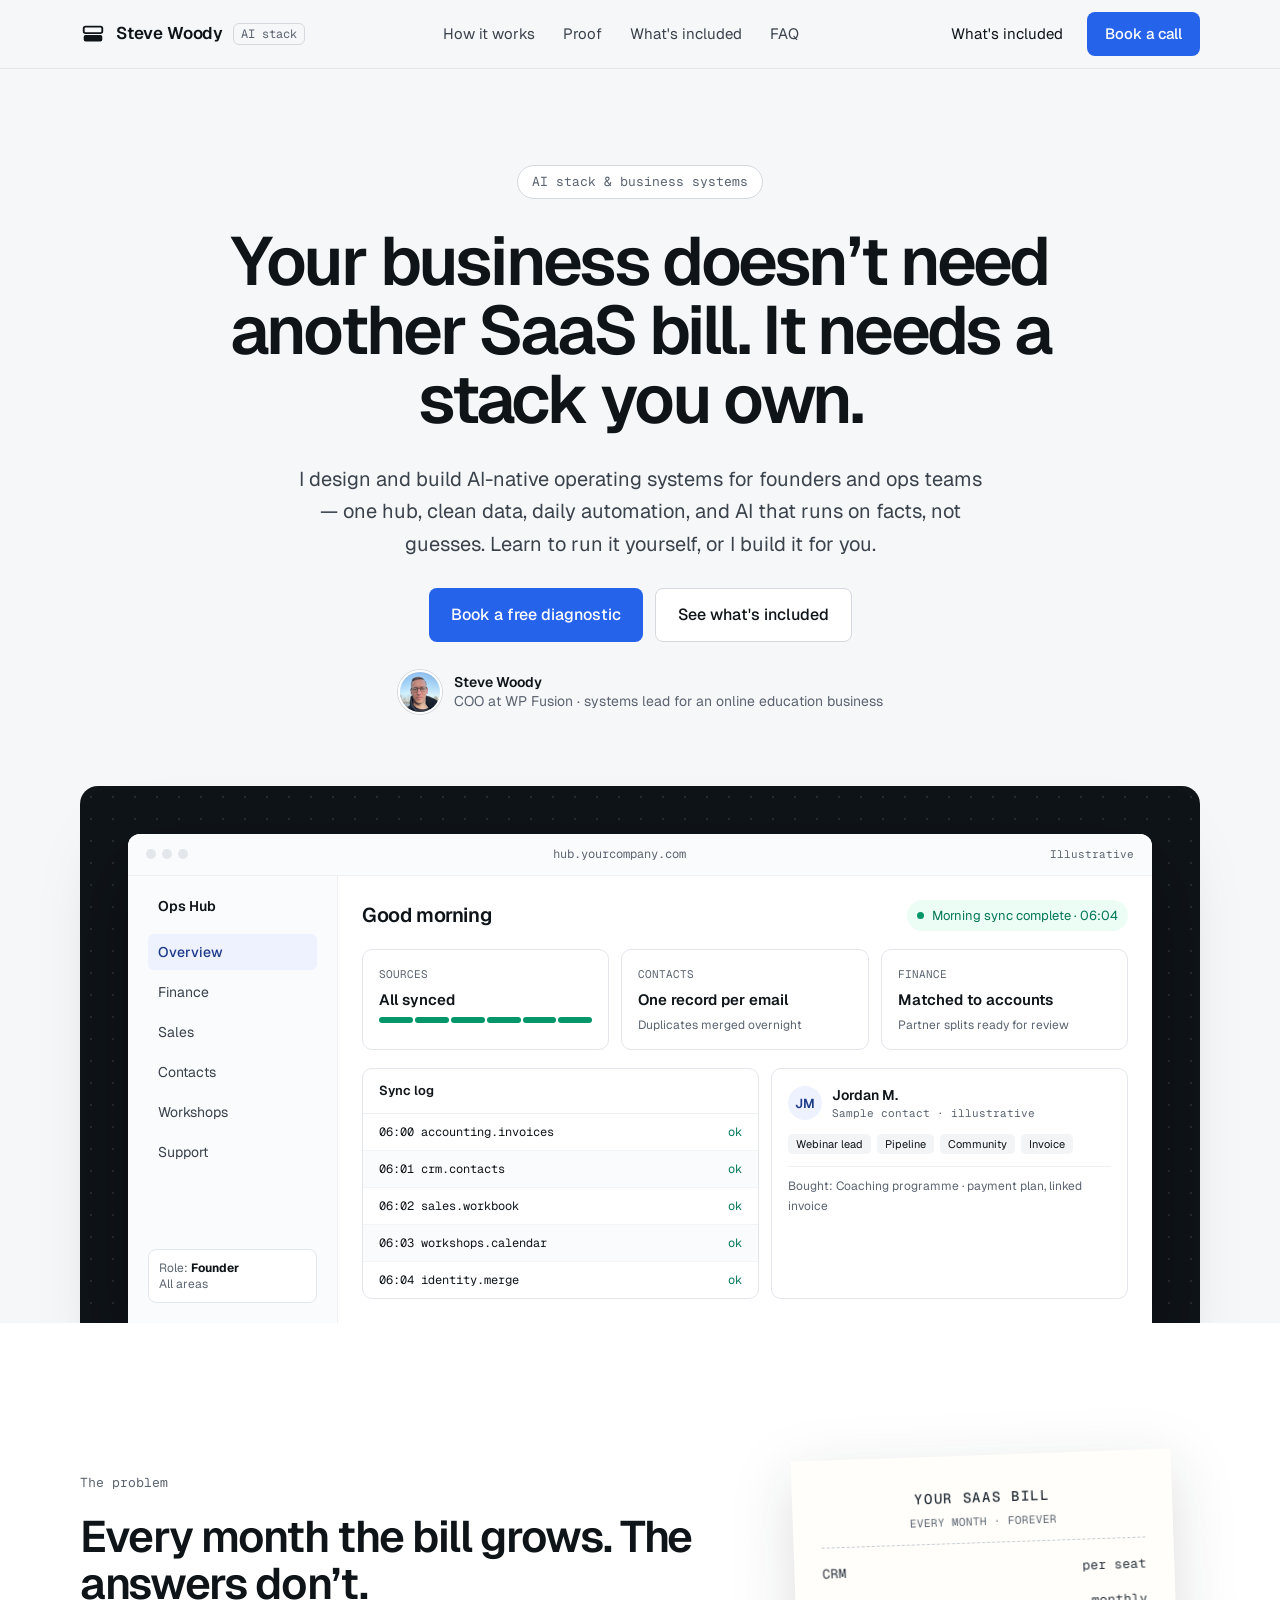
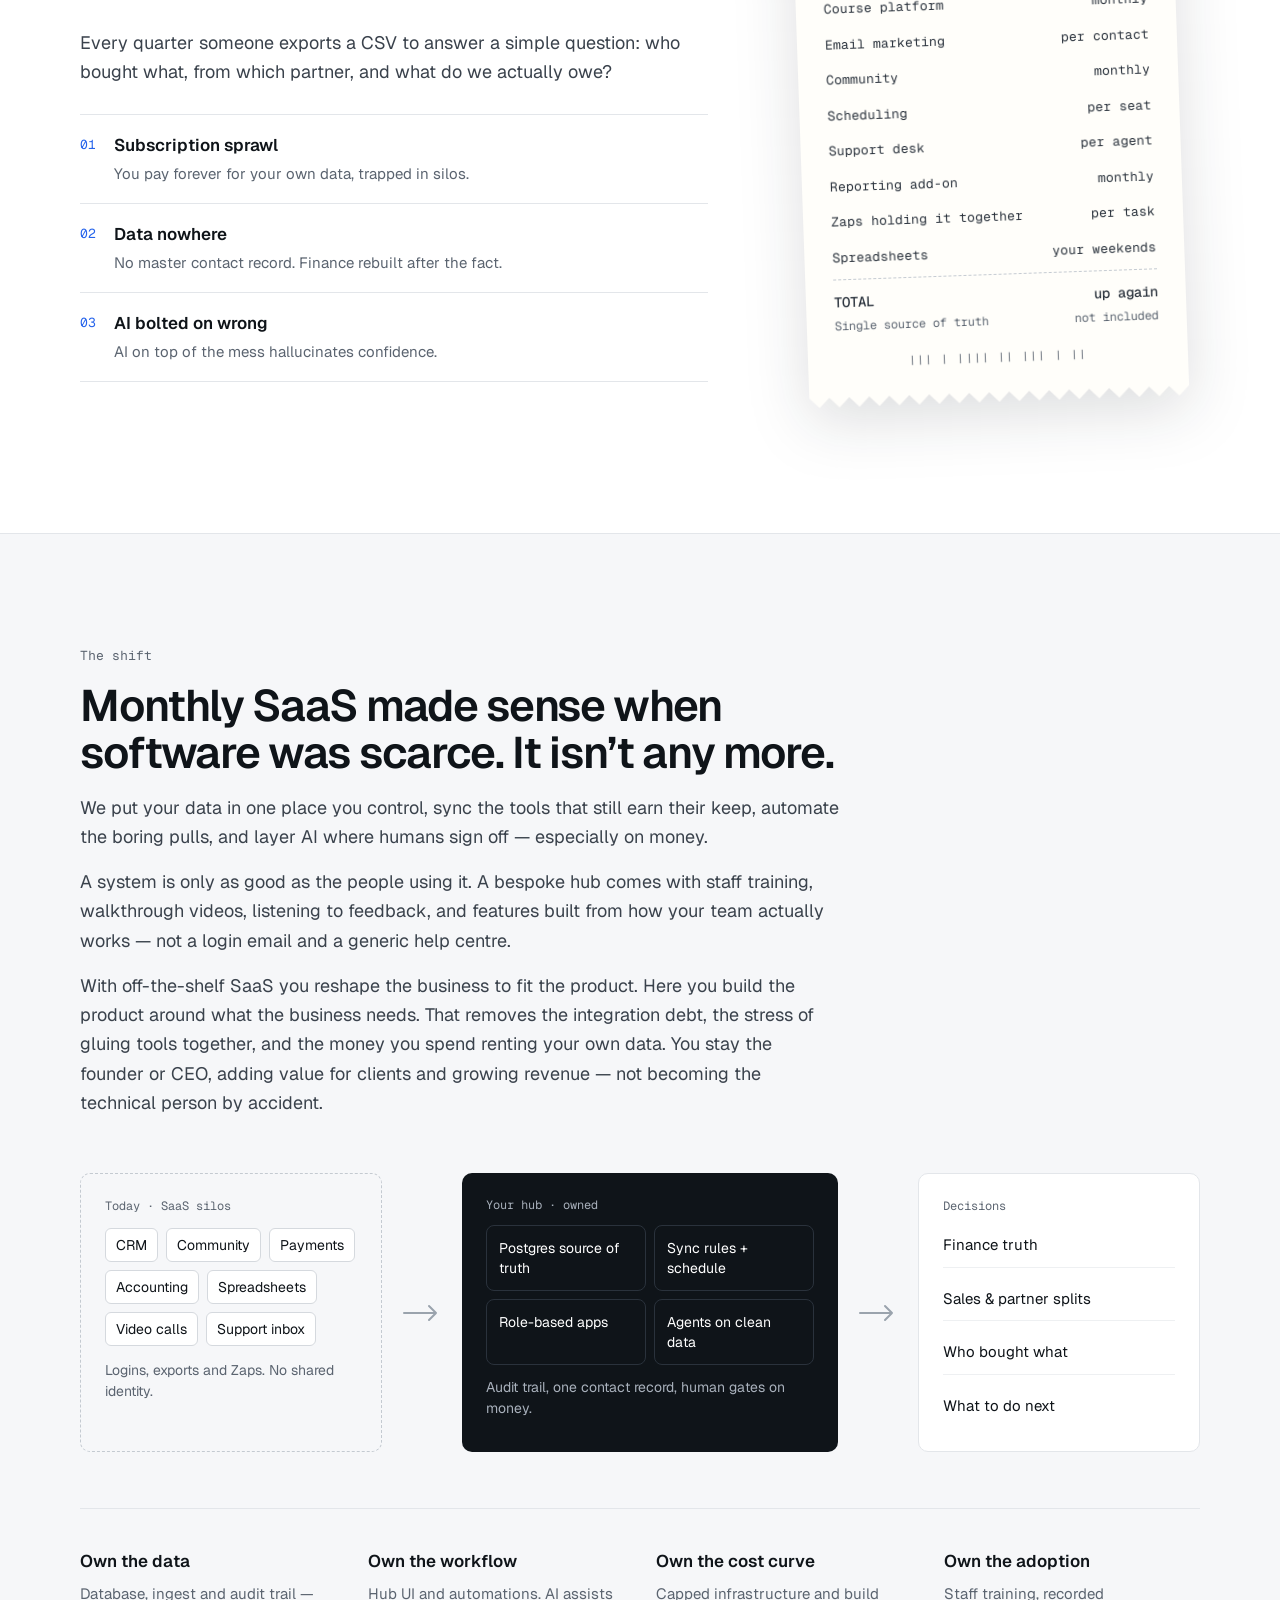
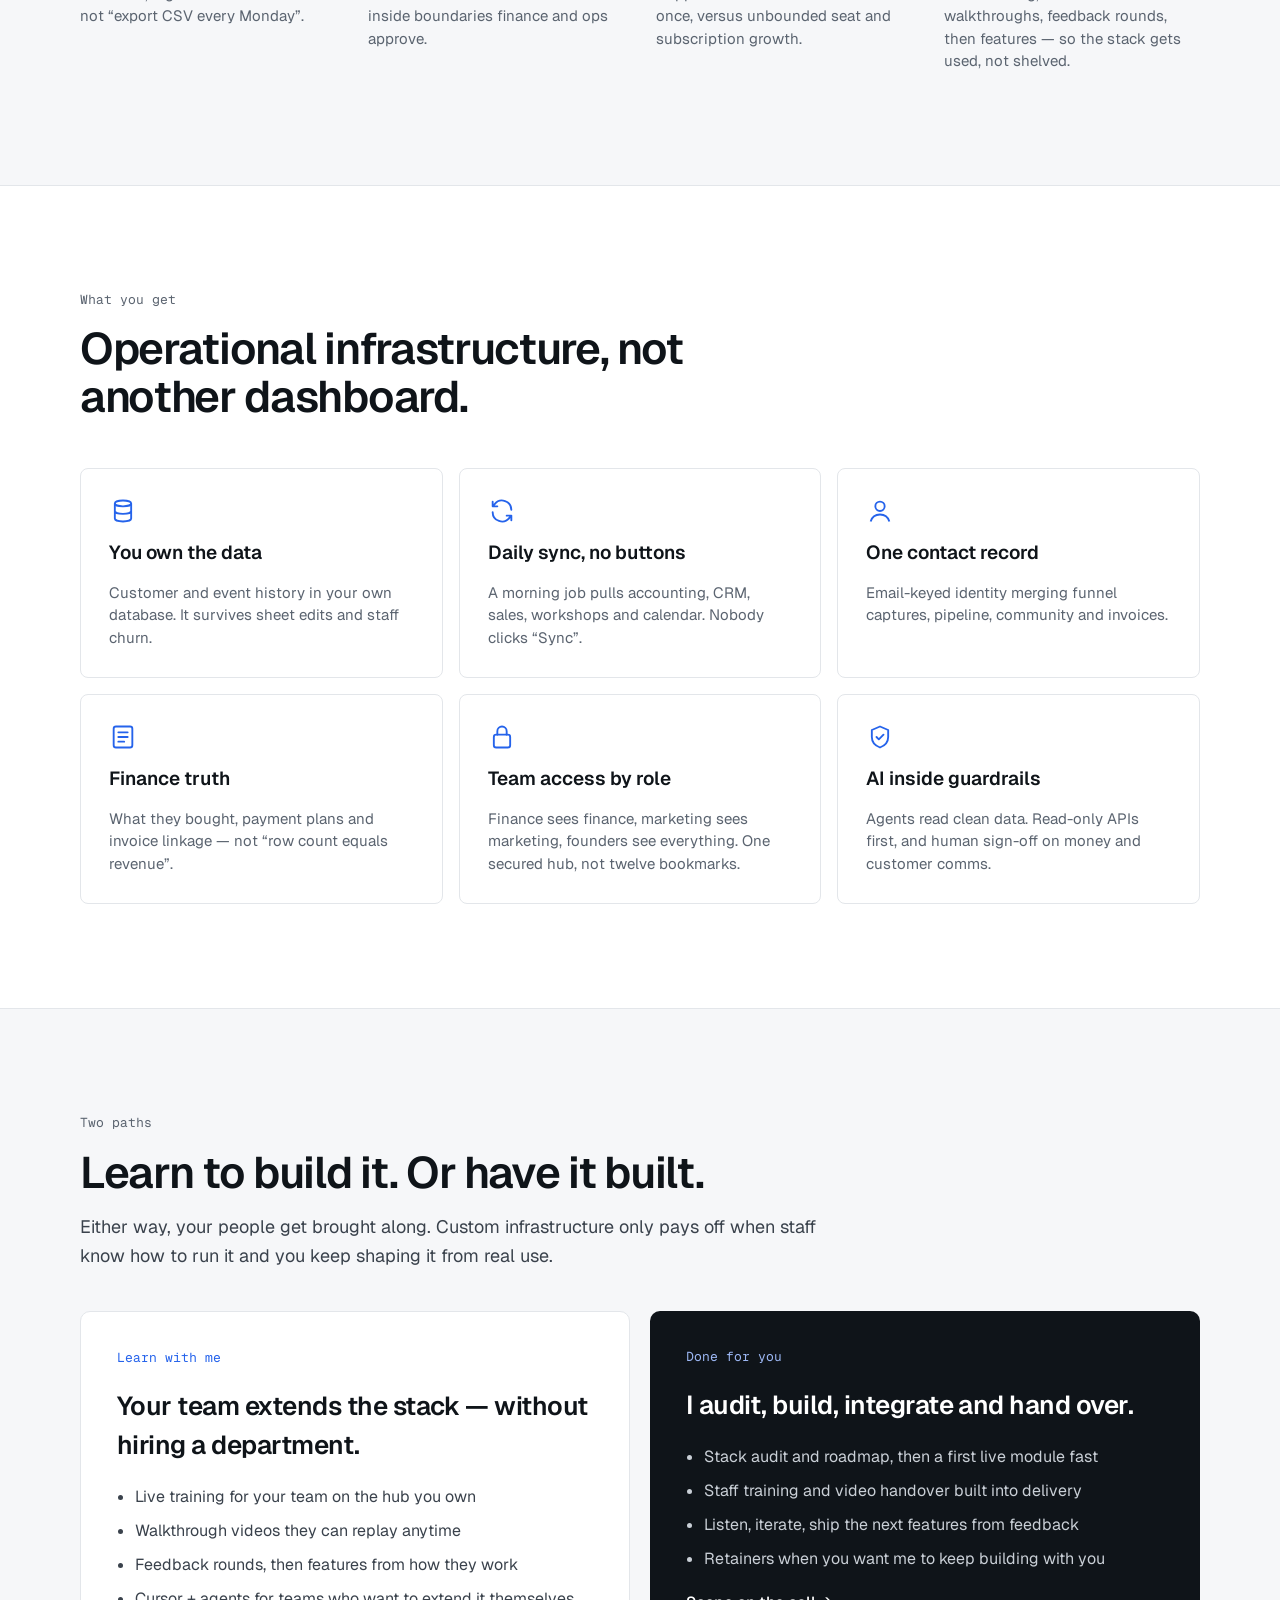
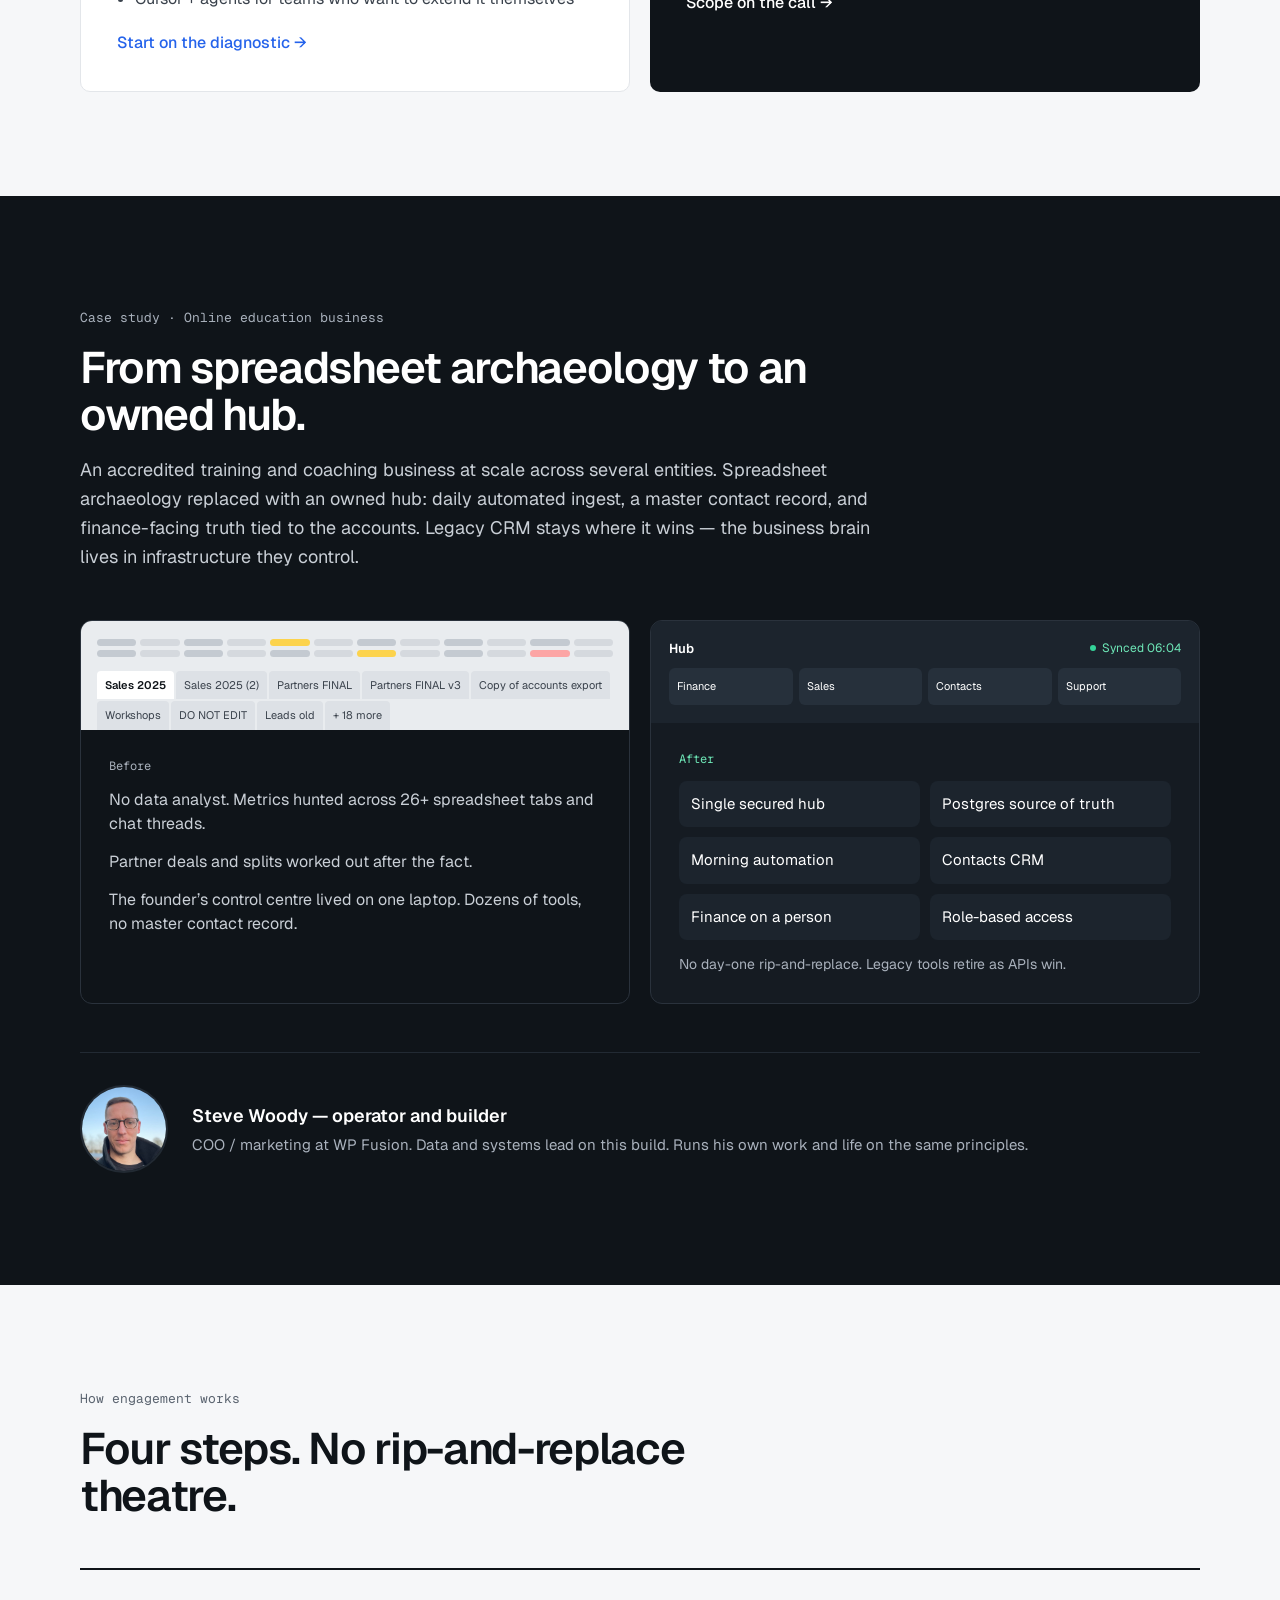
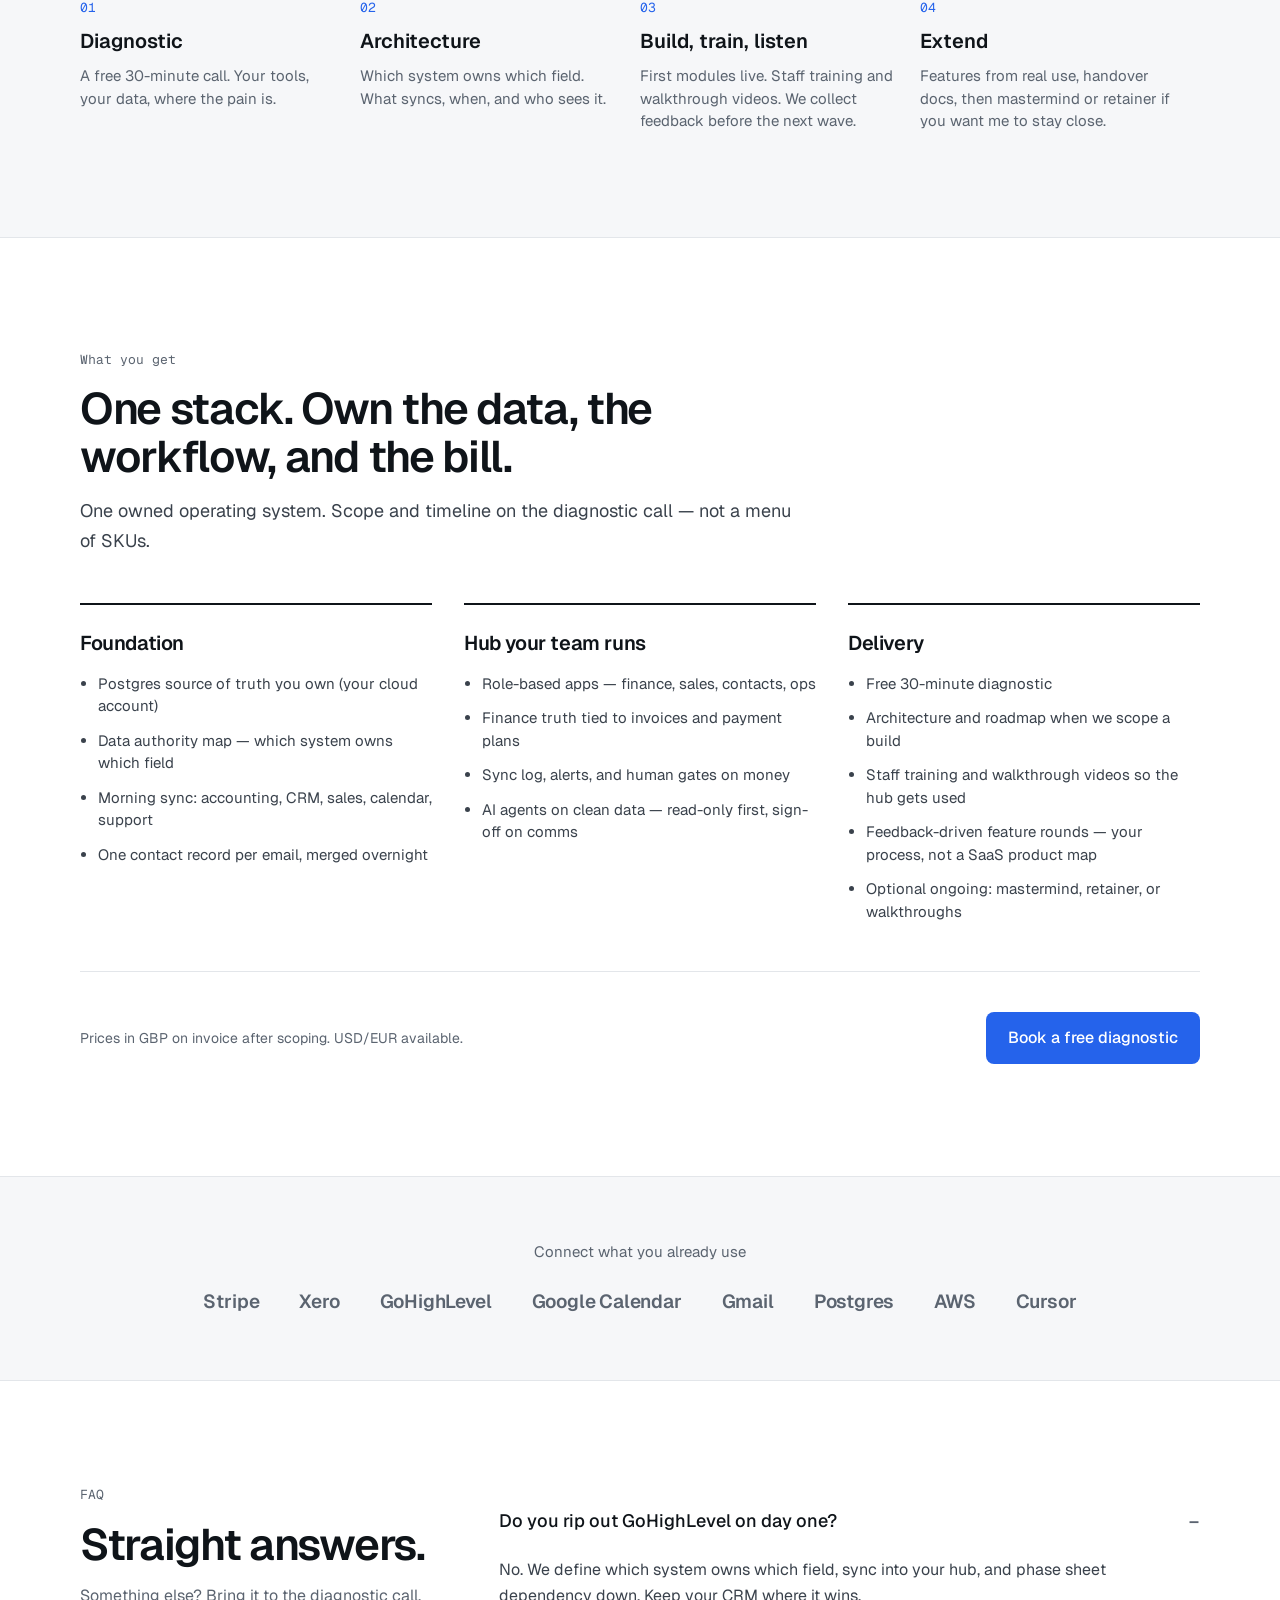
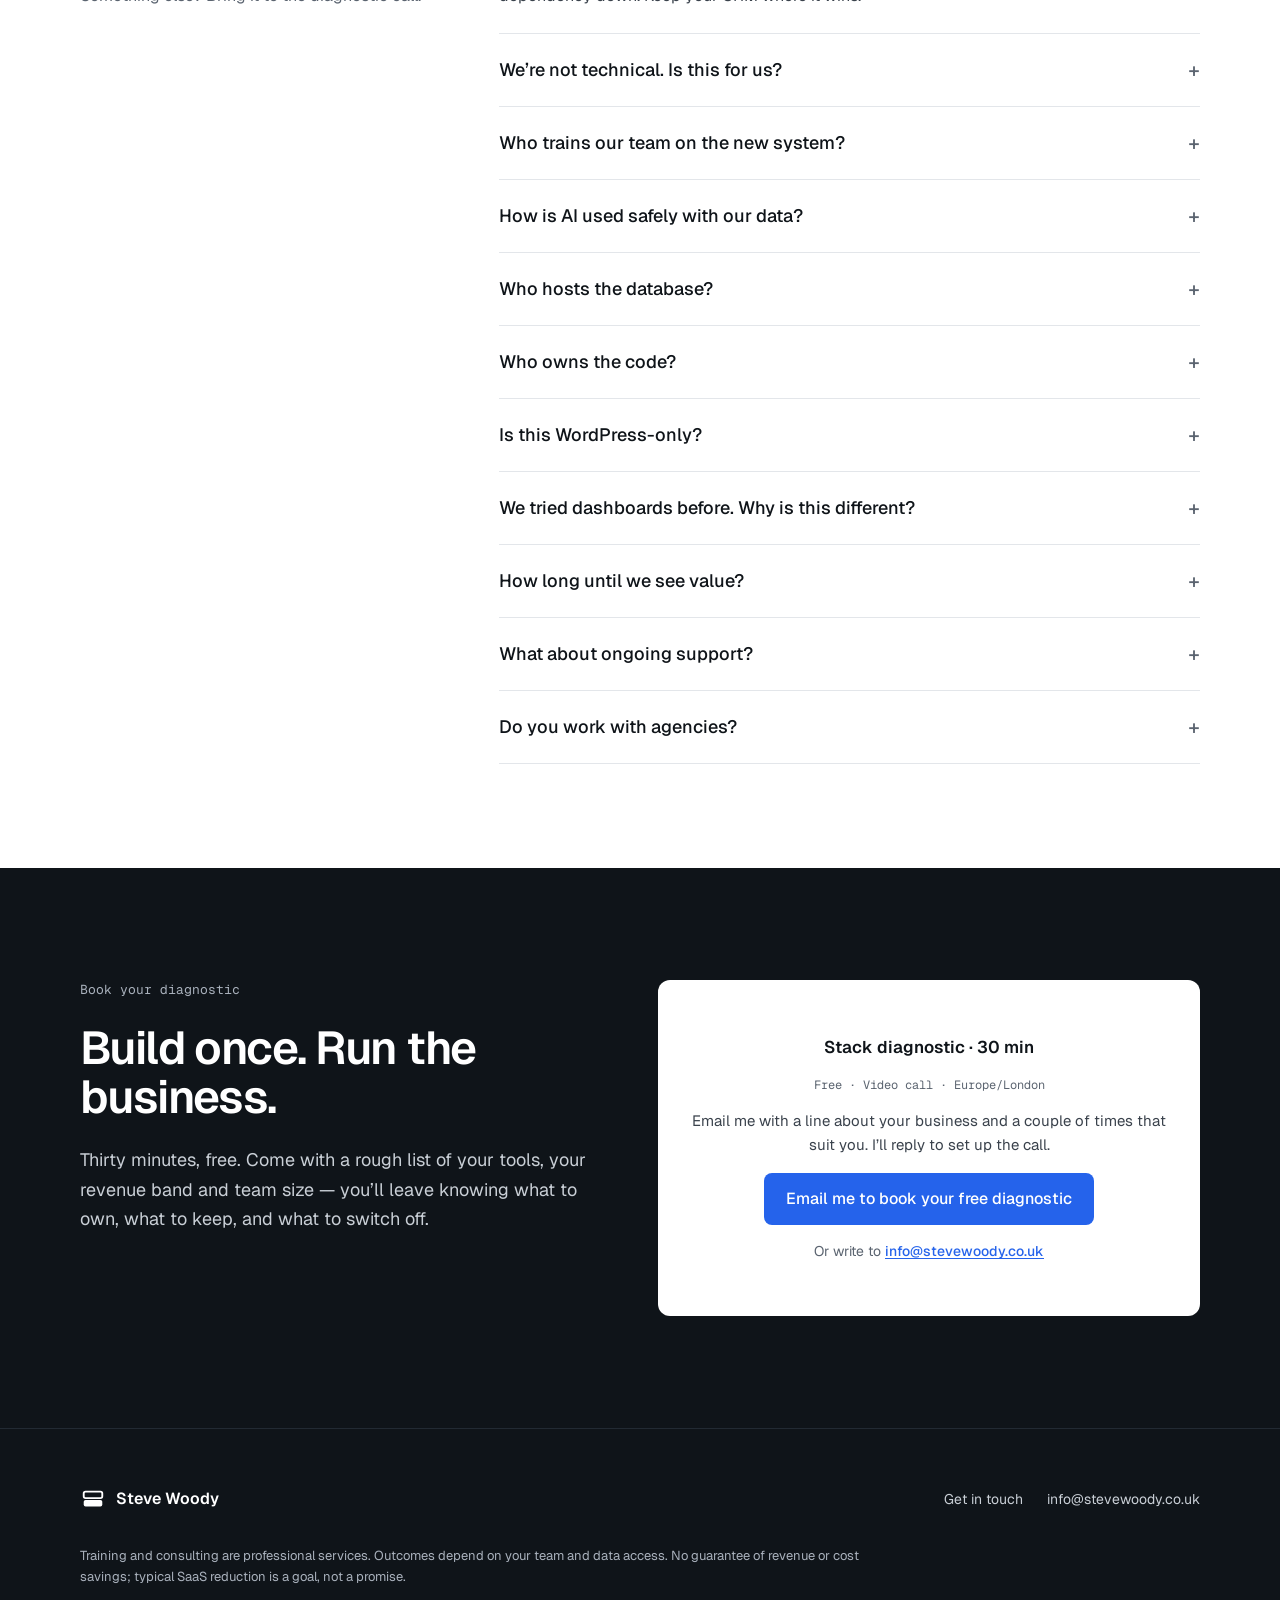
==== own-your-stack/index.html @ ce440006 "Deploy Own your stack page to /own-your-stack" ====
<!doctype html>
<html lang="en-GB">
<head>
  <meta charset="utf-8" />
  <meta name="viewport" content="width=device-width, initial-scale=1" />
  <title>Own your stack — Steve Woody</title>
  <meta name="description" content="Design and build an AI-native operating stack you own: one hub, clean data, daily automation." />
  <link rel="preconnect" href="https://fonts.googleapis.com" />
  <link href="https://fonts.googleapis.com/css2?family=Geist:wght@400;500;600;700&family=Geist+Mono:wght@400;500&display=swap" rel="stylesheet" />
  <script type="module" crossorigin src="/own-your-stack/assets/index-C_GC2ynx.js"></script>
  <link rel="stylesheet" crossorigin href="/own-your-stack/assets/index-BbEJa5z6.css">
</head>
<body>
  <div id="root"></div>
</body>
</html>
---- own-your-stack/assets/index-BbEJa5z6.css ----
/*! tailwindcss v4.3.3 | MIT License | https://tailwindcss.com */@layer properties{@supports (((-webkit-hyphens:none)) and (not (margin-trim:inline))) or ((-moz-orient:inline) and (not (color:rgb(from red r g b)))){*,:before,:after,::backdrop{--tw-border-style:solid;--tw-leading:initial;--tw-font-weight:initial;--tw-tracking:initial;--tw-shadow:0 0 #0000;--tw-shadow-color:initial;--tw-shadow-alpha:100%;--tw-inset-shadow:0 0 #0000;--tw-inset-shadow-color:initial;--tw-inset-shadow-alpha:100%;--tw-ring-color:initial;--tw-ring-shadow:0 0 #0000;--tw-inset-ring-color:initial;--tw-inset-ring-shadow:0 0 #0000;--tw-ring-inset:initial;--tw-ring-offset-width:0px;--tw-ring-offset-color:#fff;--tw-ring-offset-shadow:0 0 #0000;--tw-blur:initial;--tw-brightness:initial;--tw-contrast:initial;--tw-grayscale:initial;--tw-hue-rotate:initial;--tw-invert:initial;--tw-opacity:initial;--tw-saturate:initial;--tw-sepia:initial;--tw-drop-shadow:initial;--tw-drop-shadow-color:initial;--tw-drop-shadow-alpha:100%;--tw-drop-shadow-size:initial;--tw-backdrop-blur:initial;--tw-backdrop-brightness:initial;--tw-backdrop-contrast:initial;--tw-backdrop-grayscale:initial;--tw-backdrop-hue-rotate:initial;--tw-backdrop-invert:initial;--tw-backdrop-opacity:initial;--tw-backdrop-saturate:initial;--tw-backdrop-sepia:initial;--tw-translate-x:0;--tw-translate-y:0;--tw-translate-z:0}}}@layer theme{:root,:host{--font-sans:"Geist", system-ui, sans-serif;--font-mono:"Geist Mono", ui-monospace, monospace;--color-white:#fff;--spacing:.25rem;--container-xl:36rem;--text-xs:.75rem;--text-xs--line-height:calc(1 / .75);--text-sm:.875rem;--text-sm--line-height:calc(1.25 / .875);--text-base:1rem;--text-base--line-height: 1.5 ;--text-lg:1.125rem;--text-lg--line-height:calc(1.75 / 1.125);--text-xl:1.25rem;--text-xl--line-height:calc(1.75 / 1.25);--font-weight-medium:500;--font-weight-semibold:600;--leading-snug:1.375;--leading-normal:1.5;--leading-relaxed:1.625;--radius-sm:.25rem;--radius-md:.375rem;--radius-lg:.5rem;--radius-xl:.75rem;--default-transition-duration:.15s;--default-transition-timing-function:cubic-bezier(.4, 0, .2, 1);--default-font-family:var(--font-sans);--default-mono-font-family:var(--font-mono);--color-ink:#0f1419;--color-paper:#f6f7f9;--color-accent:#2563eb;--color-accent-hover:#1d4ed8;--color-muted:#5b6470;--color-body:#3a424c;--color-line:#e3e6ea;--color-line-strong:#d5d9de;--color-ink-line:#2a323c;--color-on-ink-muted:#a9b1bc}}@layer base{*,:after,:before,::backdrop{box-sizing:border-box;border:0 solid;margin:0;padding:0}::file-selector-button{box-sizing:border-box;border:0 solid;margin:0;padding:0}html,:host{-webkit-text-size-adjust:100%;-moz-tab-size:4;tab-size:4;line-height:1.5;font-family:var(--default-font-family,-apple-system, BlinkMacSystemFont, "Segoe UI", Roboto, "Helvetica Neue", "Noto Sans", Arial, sans-serif, "Apple Color Emoji", "Segoe UI Emoji", "Segoe UI Symbol", "Noto Color Emoji");font-feature-settings:var(--default-font-feature-settings,normal);font-variation-settings:var(--default-font-variation-settings,normal);-webkit-tap-highlight-color:transparent}hr{height:0;color:inherit;border-top-width:1px}abbr:where([title]){-webkit-text-decoration:underline dotted;text-decoration:underline dotted}h1,h2,h3,h4,h5,h6{font-size:inherit;font-weight:inherit}a{color:inherit;-webkit-text-decoration:inherit;text-decoration:inherit}b,strong{font-weight:bolder}code,kbd,samp,pre{font-family:var(--default-mono-font-family,ui-monospace, SFMono-Regular, Menlo, Monaco, Consolas, "Liberation Mono", "Courier New", monospace);font-feature-settings:var(--default-mono-font-feature-settings,normal);font-variation-settings:var(--default-mono-font-variation-settings,normal);font-size:1em}small{font-size:80%}sub,sup{vertical-align:baseline;font-size:75%;line-height:0;position:relative}sub{bottom:-.25em}sup{top:-.5em}table{text-indent:0;border-color:inherit;border-collapse:collapse}:-moz-focusring:where(:not(iframe)){outline:auto}progress{vertical-align:baseline}summary{display:list-item}ol,ul,menu{list-style:none}img,svg,video,canvas,audio,iframe,embed,object{vertical-align:middle;display:block}img,video{max-width:100%;height:auto}button,input,select,optgroup,textarea{font:inherit;font-feature-settings:inherit;font-variation-settings:inherit;letter-spacing:inherit;color:inherit;opacity:1;background-color:#0000;border-radius:0}::file-selector-button{font:inherit;font-feature-settings:inherit;font-variation-settings:inherit;letter-spacing:inherit;color:inherit;opacity:1;background-color:#0000;border-radius:0}:where(select:is([multiple],[size])) optgroup{font-weight:bolder}:where(select:is([multiple],[size])) optgroup option{padding-inline-start:20px}::file-selector-button{margin-inline-end:4px}::placeholder{opacity:1}@supports (not ((-webkit-appearance:-apple-pay-button))) or (contain-intrinsic-size:1px){::placeholder{color:currentColor}@supports (color:color-mix(in lab,red,red)){::placeholder{color:color-mix(in oklab,currentcolor 50%,transparent)}}}textarea{resize:vertical}::-webkit-search-decoration{-webkit-appearance:none}::-webkit-date-and-time-value{min-height:1lh;text-align:inherit}::-webkit-datetime-edit{display:inline-flex}::-webkit-datetime-edit-fields-wrapper{padding:0}::-webkit-datetime-edit{padding-block:0}::-webkit-datetime-edit-year-field{padding-block:0}::-webkit-datetime-edit-month-field{padding-block:0}::-webkit-datetime-edit-day-field{padding-block:0}::-webkit-datetime-edit-hour-field{padding-block:0}::-webkit-datetime-edit-minute-field{padding-block:0}::-webkit-datetime-edit-second-field{padding-block:0}::-webkit-datetime-edit-millisecond-field{padding-block:0}::-webkit-datetime-edit-meridiem-field{padding-block:0}::-webkit-calendar-picker-indicator{line-height:1}:-moz-ui-invalid{box-shadow:none}button,input:where([type=button],[type=reset],[type=submit]){-webkit-appearance:button;-moz-appearance:button;appearance:button}::file-selector-button{-webkit-appearance:button;-moz-appearance:button;appearance:button}::-webkit-inner-spin-button{height:auto}::-webkit-outer-spin-button{height:auto}[hidden]:where(:not([hidden=until-found])){display:none!important}}@layer components;@layer utilities{.sr-only{clip-path:inset(50%);white-space:nowrap;border-width:0;width:1px;height:1px;margin:-1px;padding:0;position:absolute;overflow:hidden}.fixed{position:fixed}.sticky{position:sticky}.top-0{top:0}.z-10{z-index:10}.m-0{margin:0}.mx-auto{margin-inline:auto}.mt-1\.5{margin-top:calc(var(--spacing) * 1.5)}.mt-2{margin-top:calc(var(--spacing) * 2)}.mt-\[72px\]{margin-top:72px}.mt-auto{margin-top:auto}.block{display:block}.flex{display:flex}.grid{display:grid}.hidden{display:none}.inline{display:inline}.inline-flex{display:inline-flex}.size-1\.5{width:calc(var(--spacing) * 1.5);height:calc(var(--spacing) * 1.5)}.size-2\.5{width:calc(var(--spacing) * 2.5);height:calc(var(--spacing) * 2.5)}.size-11{width:calc(var(--spacing) * 11);height:calc(var(--spacing) * 11)}.size-\[7px\]{width:7px;height:7px}.size-\[34px\]{width:34px;height:34px}.size-\[88px\]{width:88px;height:88px}.h-1\.5{height:calc(var(--spacing) * 1.5)}.h-\[7px\]{height:7px}.h-\[68px\]{height:68px}.min-h-11{min-height:calc(var(--spacing) * 11)}.min-h-12{min-height:calc(var(--spacing) * 12)}.min-h-\[280px\]{min-height:280px}.min-h-\[420px\]{min-height:420px}.min-h-\[440px\]{min-height:440px}.w-\[210px\]{width:210px}.w-fit{width:fit-content}.w-full{width:100%}.max-w-\[380px\]{max-width:380px}.max-w-\[700px\]{max-width:700px}.max-w-\[720px\]{max-width:720px}.max-w-\[760px\]{max-width:760px}.max-w-\[820px\]{max-width:820px}.max-w-\[1000px\]{max-width:1000px}.max-w-\[1200px\]{max-width:1200px}.max-w-xl{max-width:var(--container-xl)}.min-w-0{min-width:0}.flex-1{flex:1}.flex-\[0_1_420px\]{flex:0 420px}.flex-\[1\.3_1_320px\]{flex:1.3 320px}.flex-\[1_1_240px\]{flex:240px}.flex-\[1_1_260px\]{flex:260px}.flex-\[1_1_300px\]{flex:300px}.flex-\[1_1_400px\]{flex:400px}.flex-\[1_1_420px\]{flex:420px}.flex-\[1_1_440px\]{flex:440px}.flex-\[1_1_460px\]{flex:460px}.flex-\[2_1_560px\]{flex:2 560px}.shrink-0{flex-shrink:0}.flex-grow{flex-grow:1}.-rotate-2{rotate:-2deg}.cursor-pointer{cursor:pointer}.list-disc{list-style-type:disc}.list-none{list-style-type:none}.grid-cols-2{grid-template-columns:repeat(2,minmax(0,1fr))}.grid-cols-4{grid-template-columns:repeat(4,minmax(0,1fr))}.grid-cols-12{grid-template-columns:repeat(12,minmax(0,1fr))}.grid-cols-\[repeat\(auto-fit\,minmax\(170px\,1fr\)\)\]{grid-template-columns:repeat(auto-fit,minmax(170px,1fr))}.grid-cols-\[repeat\(auto-fit\,minmax\(240px\,1fr\)\)\]{grid-template-columns:repeat(auto-fit,minmax(240px,1fr))}.grid-cols-\[repeat\(auto-fit\,minmax\(300px\,1fr\)\)\]{grid-template-columns:repeat(auto-fit,minmax(300px,1fr))}.grid-cols-\[repeat\(auto-fit\,minmax\(320px\,1fr\)\)\]{grid-template-columns:repeat(auto-fit,minmax(320px,1fr))}.flex-col{flex-direction:column}.flex-wrap{flex-wrap:wrap}.items-center{align-items:center}.items-start{align-items:flex-start}.items-stretch{align-items:stretch}.justify-between{justify-content:space-between}.justify-center{justify-content:center}.gap-0{gap:0}.gap-0\.5{gap:calc(var(--spacing) * .5)}.gap-1{gap:var(--spacing)}.gap-1\.5{gap:calc(var(--spacing) * 1.5)}.gap-2{gap:calc(var(--spacing) * 2)}.gap-2\.5{gap:calc(var(--spacing) * 2.5)}.gap-3{gap:calc(var(--spacing) * 3)}.gap-3\.5{gap:calc(var(--spacing) * 3.5)}.gap-4{gap:calc(var(--spacing) * 4)}.gap-5{gap:calc(var(--spacing) * 5)}.gap-6{gap:calc(var(--spacing) * 6)}.gap-7{gap:calc(var(--spacing) * 7)}.gap-8{gap:calc(var(--spacing) * 8)}.gap-10{gap:calc(var(--spacing) * 10)}.gap-12{gap:calc(var(--spacing) * 12)}.gap-\[18px\]{gap:18px}.gap-x-10{column-gap:calc(var(--spacing) * 10)}.gap-y-3{row-gap:calc(var(--spacing) * 3)}.overflow-hidden{overflow:hidden}.rounded-\[5px\]{border-radius:5px}.rounded-\[10px\]{border-radius:10px}.rounded-full{border-radius:3.40282e38px}.rounded-lg{border-radius:var(--radius-lg)}.rounded-md{border-radius:var(--radius-md)}.rounded-sm{border-radius:var(--radius-sm)}.rounded-xl{border-radius:var(--radius-xl)}.rounded-t{border-top-left-radius:.25rem;border-top-right-radius:.25rem}.rounded-t-\[18px\]{border-top-left-radius:18px;border-top-right-radius:18px}.rounded-t-xl{border-top-left-radius:var(--radius-xl);border-top-right-radius:var(--radius-xl)}.border{border-style:var(--tw-border-style);border-width:1px}.border-0{border-style:var(--tw-border-style);border-width:0}.border-2{border-style:var(--tw-border-style);border-width:2px}.border-y{border-block-style:var(--tw-border-style);border-block-width:1px}.border-t{border-top-style:var(--tw-border-style);border-top-width:1px}.border-t-2{border-top-style:var(--tw-border-style);border-top-width:2px}.border-r{border-right-style:var(--tw-border-style);border-right-width:1px}.border-b{border-bottom-style:var(--tw-border-style);border-bottom-width:1px}.border-dashed{--tw-border-style:dashed;border-style:dashed}.border-\[\#222A33\]{border-color:#222a33}.border-\[\#C4CAD1\]{border-color:#c4cad1}.border-\[\#E3E6EA\]{border-color:#e3e6ea}.border-\[\#EEF0F2\]{border-color:#eef0f2}.border-\[\#F2F4F6\]{border-color:#f2f4f6}.border-ink{border-color:var(--color-ink)}.border-ink-line{border-color:var(--color-ink-line)}.border-line{border-color:var(--color-line)}.border-line-strong{border-color:var(--color-line-strong)}.border-white{border-color:var(--color-white)}.bg-\[\#1C242D\]{background-color:#1c242d}.bg-\[\#34D399\]{background-color:#34d399}.bg-\[\#151B22\]{background-color:#151b22}.bg-\[\#26303B\]{background-color:#26303b}.bg-\[\#059669\]{background-color:#059669}.bg-\[\#C4CAD1\]{background-color:#c4cad1}.bg-\[\#D5D9DE\]{background-color:#d5d9de}.bg-\[\#DDE1E6\]{background-color:#dde1e6}.bg-\[\#E3E6EA\]{background-color:#e3e6ea}.bg-\[\#E9ECEF\]{background-color:#e9ecef}.bg-\[\#ECFDF5\]{background-color:#ecfdf5}.bg-\[\#EEF2FF\]{background-color:#eef2ff}.bg-\[\#F2F4F6\]{background-color:#f2f4f6}.bg-\[\#FAFBFC\]{background-color:#fafbfc}.bg-\[\#FCA5A5\]{background-color:#fca5a5}.bg-\[\#FCD34D\]{background-color:#fcd34d}.bg-\[\#FFFEFA\]{background-color:#fffefa}.bg-accent{background-color:var(--color-accent)}.bg-ink{background-color:var(--color-ink)}.bg-paper\/90{background-color:#f6f7f9e6}@supports (color:color-mix(in lab,red,red)){.bg-paper\/90{background-color:color-mix(in oklab,var(--color-paper) 90%,transparent)}}.bg-white{background-color:var(--color-white)}.object-cover{object-fit:cover}.p-0{padding:0}.p-2\.5{padding:calc(var(--spacing) * 2.5)}.p-3{padding:calc(var(--spacing) * 3)}.p-4{padding:calc(var(--spacing) * 4)}.p-5{padding:calc(var(--spacing) * 5)}.p-6{padding:calc(var(--spacing) * 6)}.p-7{padding:calc(var(--spacing) * 7)}.p-9{padding:calc(var(--spacing) * 9)}.p-\[18px\]{padding:18px}.px-1{padding-inline:var(--spacing)}.px-2{padding-inline:calc(var(--spacing) * 2)}.px-2\.5{padding-inline:calc(var(--spacing) * 2.5)}.px-3{padding-inline:calc(var(--spacing) * 3)}.px-3\.5{padding-inline:calc(var(--spacing) * 3.5)}.px-4{padding-inline:calc(var(--spacing) * 4)}.px-5{padding-inline:calc(var(--spacing) * 5)}.px-7{padding-inline:calc(var(--spacing) * 7)}.px-\[7px\]{padding-inline:7px}.px-\[18px\]{padding-inline:18px}.px-\[22px\]{padding-inline:22px}.py-0\.5{padding-block:calc(var(--spacing) * .5)}.py-1\.5{padding-block:calc(var(--spacing) * 1.5)}.py-2{padding-block:calc(var(--spacing) * 2)}.py-2\.5{padding-block:calc(var(--spacing) * 2.5)}.py-3{padding-block:calc(var(--spacing) * 3)}.py-3\.5{padding-block:calc(var(--spacing) * 3.5)}.py-5{padding-block:calc(var(--spacing) * 5)}.py-16{padding-block:calc(var(--spacing) * 16)}.py-20{padding-block:calc(var(--spacing) * 20)}.py-\[18px\]{padding-block:18px}.py-\[22px\]{padding-block:22px}.py-\[72px\]{padding-block:72px}.pt-0\.5{padding-top:calc(var(--spacing) * .5)}.pt-2\.5{padding-top:calc(var(--spacing) * 2.5)}.pt-3{padding-top:calc(var(--spacing) * 3)}.pt-3\.5{padding-top:calc(var(--spacing) * 3.5)}.pt-5{padding-top:calc(var(--spacing) * 5)}.pt-6{padding-top:calc(var(--spacing) * 6)}.pt-7{padding-top:calc(var(--spacing) * 7)}.pt-8{padding-top:calc(var(--spacing) * 8)}.pt-10{padding-top:calc(var(--spacing) * 10)}.pt-12{padding-top:calc(var(--spacing) * 12)}.pt-24{padding-top:calc(var(--spacing) * 24)}.pt-\[18px\]{padding-top:18px}.pr-6{padding-right:calc(var(--spacing) * 6)}.pr-10{padding-right:calc(var(--spacing) * 10)}.pb-0{padding-bottom:0}.pb-3{padding-bottom:calc(var(--spacing) * 3)}.pb-3\.5{padding-bottom:calc(var(--spacing) * 3.5)}.pb-6{padding-bottom:calc(var(--spacing) * 6)}.pb-14{padding-bottom:calc(var(--spacing) * 14)}.pl-\[18px\]{padding-left:18px}.text-center{text-align:center}.text-left{text-align:left}.font-mono{font-family:var(--font-mono)}.text-base{font-size:var(--text-base);line-height:var(--tw-leading,var(--text-base--line-height))}.text-lg{font-size:var(--text-lg);line-height:var(--tw-leading,var(--text-lg--line-height))}.text-sm{font-size:var(--text-sm);line-height:var(--tw-leading,var(--text-sm--line-height))}.text-xl{font-size:var(--text-xl);line-height:var(--tw-leading,var(--text-xl--line-height))}.text-xs{font-size:var(--text-xs);line-height:var(--tw-leading,var(--text-xs--line-height))}.text-\[11px\]{font-size:11px}.text-\[13px\]{font-size:13px}.text-\[15px\]{font-size:15px}.text-\[17px\]{font-size:17px}.text-\[19px\]{font-size:19px}.text-\[26px\]{font-size:26px}.text-\[30px\]{font-size:30px}.text-\[34px\]{font-size:34px}.text-\[40px\]{font-size:40px}.leading-\[1\.06\]{--tw-leading:1.06;line-height:1.06}.leading-\[1\.08\]{--tw-leading:1.08;line-height:1.08}.leading-normal{--tw-leading:var(--leading-normal);line-height:var(--leading-normal)}.leading-relaxed{--tw-leading:var(--leading-relaxed);line-height:var(--leading-relaxed)}.leading-snug{--tw-leading:var(--leading-snug);line-height:var(--leading-snug)}.font-medium{--tw-font-weight:var(--font-weight-medium);font-weight:var(--font-weight-medium)}.font-semibold{--tw-font-weight:var(--font-weight-semibold);font-weight:var(--font-weight-semibold)}.tracking-\[-0\.01em\]{--tw-tracking:-.01em;letter-spacing:-.01em}.tracking-\[-0\.02em\]{--tw-tracking:-.02em;letter-spacing:-.02em}.tracking-\[-0\.03em\]{--tw-tracking:-.03em;letter-spacing:-.03em}.tracking-\[-0\.04em\]{--tw-tracking:-.04em;letter-spacing:-.04em}.tracking-\[-0\.035em\]{--tw-tracking:-.035em;letter-spacing:-.035em}.tracking-\[0\.1em\]{--tw-tracking:.1em;letter-spacing:.1em}.tracking-\[0\.12em\]{--tw-tracking:.12em;letter-spacing:.12em}.text-\[\#1E3A8A\]{color:#1e3a8a}.text-\[\#2A323C\]{color:#2a323c}.text-\[\#6EE7B7\]{color:#6ee7b7}.text-\[\#9DB8F5\]{color:#9db8f5}.text-\[\#047857\]{color:#047857}.text-\[\#C9CFD6\]{color:#c9cfd6}.text-accent{color:var(--color-accent)}.text-body{color:var(--color-body)}.text-ink{color:var(--color-ink)}.text-muted{color:var(--color-muted)}.text-on-ink-muted{color:var(--color-on-ink-muted)}.text-white{color:var(--color-white)}.no-underline{text-decoration-line:none}.underline{text-decoration-line:underline}.underline-offset-2{text-underline-offset:2px}.shadow-\[0_30px_80px_rgba\(0\,0\,0\,0\.35\)\]{--tw-shadow:0 30px 80px var(--tw-shadow-color,#00000059);box-shadow:var(--tw-inset-shadow),var(--tw-inset-ring-shadow),var(--tw-ring-offset-shadow),var(--tw-ring-shadow),var(--tw-shadow)}.ring-1{--tw-ring-shadow:var(--tw-ring-inset,) 0 0 0 calc(1px + var(--tw-ring-offset-width)) var(--tw-ring-color,currentcolor);box-shadow:var(--tw-inset-shadow),var(--tw-inset-ring-shadow),var(--tw-ring-offset-shadow),var(--tw-ring-shadow),var(--tw-shadow)}.ring-line-strong{--tw-ring-color:var(--color-line-strong)}.drop-shadow-\[0_18px_30px_rgba\(15\,20\,25\,0\.14\)\]{--tw-drop-shadow-size:drop-shadow(0 18px 30px var(--tw-drop-shadow-color,#0f141924));--tw-drop-shadow:var(--tw-drop-shadow-size);filter:var(--tw-blur,) var(--tw-brightness,) var(--tw-contrast,) var(--tw-grayscale,) var(--tw-hue-rotate,) var(--tw-invert,) var(--tw-saturate,) var(--tw-sepia,) var(--tw-drop-shadow,)}.backdrop-blur{--tw-backdrop-blur:blur(8px);-webkit-backdrop-filter:var(--tw-backdrop-blur,) var(--tw-backdrop-brightness,) var(--tw-backdrop-contrast,) var(--tw-backdrop-grayscale,) var(--tw-backdrop-hue-rotate,) var(--tw-backdrop-invert,) var(--tw-backdrop-opacity,) var(--tw-backdrop-saturate,) var(--tw-backdrop-sepia,);backdrop-filter:var(--tw-backdrop-blur,) var(--tw-backdrop-brightness,) var(--tw-backdrop-contrast,) var(--tw-backdrop-grayscale,) var(--tw-backdrop-hue-rotate,) var(--tw-backdrop-invert,) var(--tw-backdrop-opacity,) var(--tw-backdrop-saturate,) var(--tw-backdrop-sepia,)}.transition-transform{transition-property:transform,translate,scale,rotate;transition-timing-function:var(--tw-ease,var(--default-transition-timing-function));transition-duration:var(--tw-duration,var(--default-transition-duration))}.group-open\:hidden:is(:where(.group):is([open],:popover-open,:open) *){display:none}.group-open\:inline:is(:where(.group):is([open],:popover-open,:open) *){display:inline}@media (hover:hover){.hover\:-translate-y-px:hover{--tw-translate-y:-1px;translate:var(--tw-translate-x) var(--tw-translate-y)}.hover\:bg-accent-hover:hover{background-color:var(--color-accent-hover)}.hover\:text-accent-hover:hover{color:var(--color-accent-hover)}.hover\:text-ink:hover{color:var(--color-ink)}.hover\:text-white:hover{color:var(--color-white)}.hover\:opacity-90:hover{opacity:.9}}.focus\:not-sr-only:focus{clip-path:none;white-space:normal;width:auto;height:auto;margin:0;padding:0;position:static;overflow:visible}.focus\:fixed:focus{position:fixed}.focus\:top-4:focus{top:calc(var(--spacing) * 4)}.focus\:left-4:focus{left:calc(var(--spacing) * 4)}.focus\:z-50:focus{z-index:50}.focus\:rounded-lg:focus{border-radius:var(--radius-lg)}.focus\:bg-white:focus{background-color:var(--color-white)}.focus\:px-4:focus{padding-inline:calc(var(--spacing) * 4)}.focus\:py-3:focus{padding-block:calc(var(--spacing) * 3)}.focus\:text-ink:focus{color:var(--color-ink)}.focus\:shadow-lg:focus{--tw-shadow:0 10px 15px -3px var(--tw-shadow-color,#0000001a), 0 4px 6px -4px var(--tw-shadow-color,#0000001a);box-shadow:var(--tw-inset-shadow),var(--tw-inset-ring-shadow),var(--tw-ring-offset-shadow),var(--tw-ring-shadow),var(--tw-shadow)}@media (min-width:40rem){.sm\:inline{display:inline}.sm\:inline-flex{display:inline-flex}}@media (min-width:48rem){.md\:flex{display:flex}.md\:grid-cols-3{grid-template-columns:repeat(3,minmax(0,1fr))}.md\:gap-14{gap:calc(var(--spacing) * 14)}.md\:gap-\[72px\]{gap:72px}.md\:px-10{padding-inline:calc(var(--spacing) * 10)}.md\:px-12{padding-inline:calc(var(--spacing) * 12)}.md\:py-28{padding-block:calc(var(--spacing) * 28)}.md\:py-\[104px\]{padding-block:104px}.md\:pt-12{padding-top:calc(var(--spacing) * 12)}.md\:text-\[44px\]{font-size:44px}.md\:text-\[46px\]{font-size:46px}.md\:text-\[68px\]{font-size:68px}.md\:leading-\[1\.02\]{--tw-leading:1.02;line-height:1.02}}.\[\&\:\:-webkit-details-marker\]\:hidden::-webkit-details-marker{display:none}}html{scroll-behavior:smooth}@media (prefers-reduced-motion:reduce){html{scroll-behavior:auto}*{transition:none!important}}:where(a,button,summary,iframe,[tabindex]):focus-visible{outline:3px solid var(--color-accent);outline-offset:3px;border-radius:6px}.bg-ink :where(a,button,summary,iframe):focus-visible{outline-color:#fff}main:focus{outline:none}section[id]{scroll-margin-top:76px}body{background-color:var(--color-paper);font-family:var(--font-sans);color:var(--color-ink);-webkit-font-smoothing:antialiased;-moz-osx-font-smoothing:grayscale}.dots{background-color:var(--color-ink);background-image:radial-gradient(#ffffff1a 1px,#0000 1px);background-size:22px 22px}@property --tw-border-style{syntax:"*";inherits:false;initial-value:solid}@property --tw-leading{syntax:"*";inherits:false}@property --tw-font-weight{syntax:"*";inherits:false}@property --tw-tracking{syntax:"*";inherits:false}@property --tw-shadow{syntax:"*";inherits:false;initial-value:0 0 #0000}@property --tw-shadow-color{syntax:"*";inherits:false}@property --tw-shadow-alpha{syntax:"<percentage>";inherits:false;initial-value:100%}@property --tw-inset-shadow{syntax:"*";inherits:false;initial-value:0 0 #0000}@property --tw-inset-shadow-color{syntax:"*";inherits:false}@property --tw-inset-shadow-alpha{syntax:"<percentage>";inherits:false;initial-value:100%}@property --tw-ring-color{syntax:"*";inherits:false}@property --tw-ring-shadow{syntax:"*";inherits:false;initial-value:0 0 #0000}@property --tw-inset-ring-color{syntax:"*";inherits:false}@property --tw-inset-ring-shadow{syntax:"*";inherits:false;initial-value:0 0 #0000}@property --tw-ring-inset{syntax:"*";inherits:false}@property --tw-ring-offset-width{syntax:"<length>";inherits:false;initial-value:0}@property --tw-ring-offset-color{syntax:"*";inherits:false;initial-value:#fff}@property --tw-ring-offset-shadow{syntax:"*";inherits:false;initial-value:0 0 #0000}@property --tw-blur{syntax:"*";inherits:false}@property --tw-brightness{syntax:"*";inherits:false}@property --tw-contrast{syntax:"*";inherits:false}@property --tw-grayscale{syntax:"*";inherits:false}@property --tw-hue-rotate{syntax:"*";inherits:false}@property --tw-invert{syntax:"*";inherits:false}@property --tw-opacity{syntax:"*";inherits:false}@property --tw-saturate{syntax:"*";inherits:false}@property --tw-sepia{syntax:"*";inherits:false}@property --tw-drop-shadow{syntax:"*";inherits:false}@property --tw-drop-shadow-color{syntax:"*";inherits:false}@property --tw-drop-shadow-alpha{syntax:"<percentage>";inherits:false;initial-value:100%}@property --tw-drop-shadow-size{syntax:"*";inherits:false}@property --tw-backdrop-blur{syntax:"*";inherits:false}@property --tw-backdrop-brightness{syntax:"*";inherits:false}@property --tw-backdrop-contrast{syntax:"*";inherits:false}@property --tw-backdrop-grayscale{syntax:"*";inherits:false}@property --tw-backdrop-hue-rotate{syntax:"*";inherits:false}@property --tw-backdrop-invert{syntax:"*";inherits:false}@property --tw-backdrop-opacity{syntax:"*";inherits:false}@property --tw-backdrop-saturate{syntax:"*";inherits:false}@property --tw-backdrop-sepia{syntax:"*";inherits:false}@property --tw-translate-x{syntax:"*";inherits:false;initial-value:0}@property --tw-translate-y{syntax:"*";inherits:false;initial-value:0}@property --tw-translate-z{syntax:"*";inherits:false;initial-value:0}
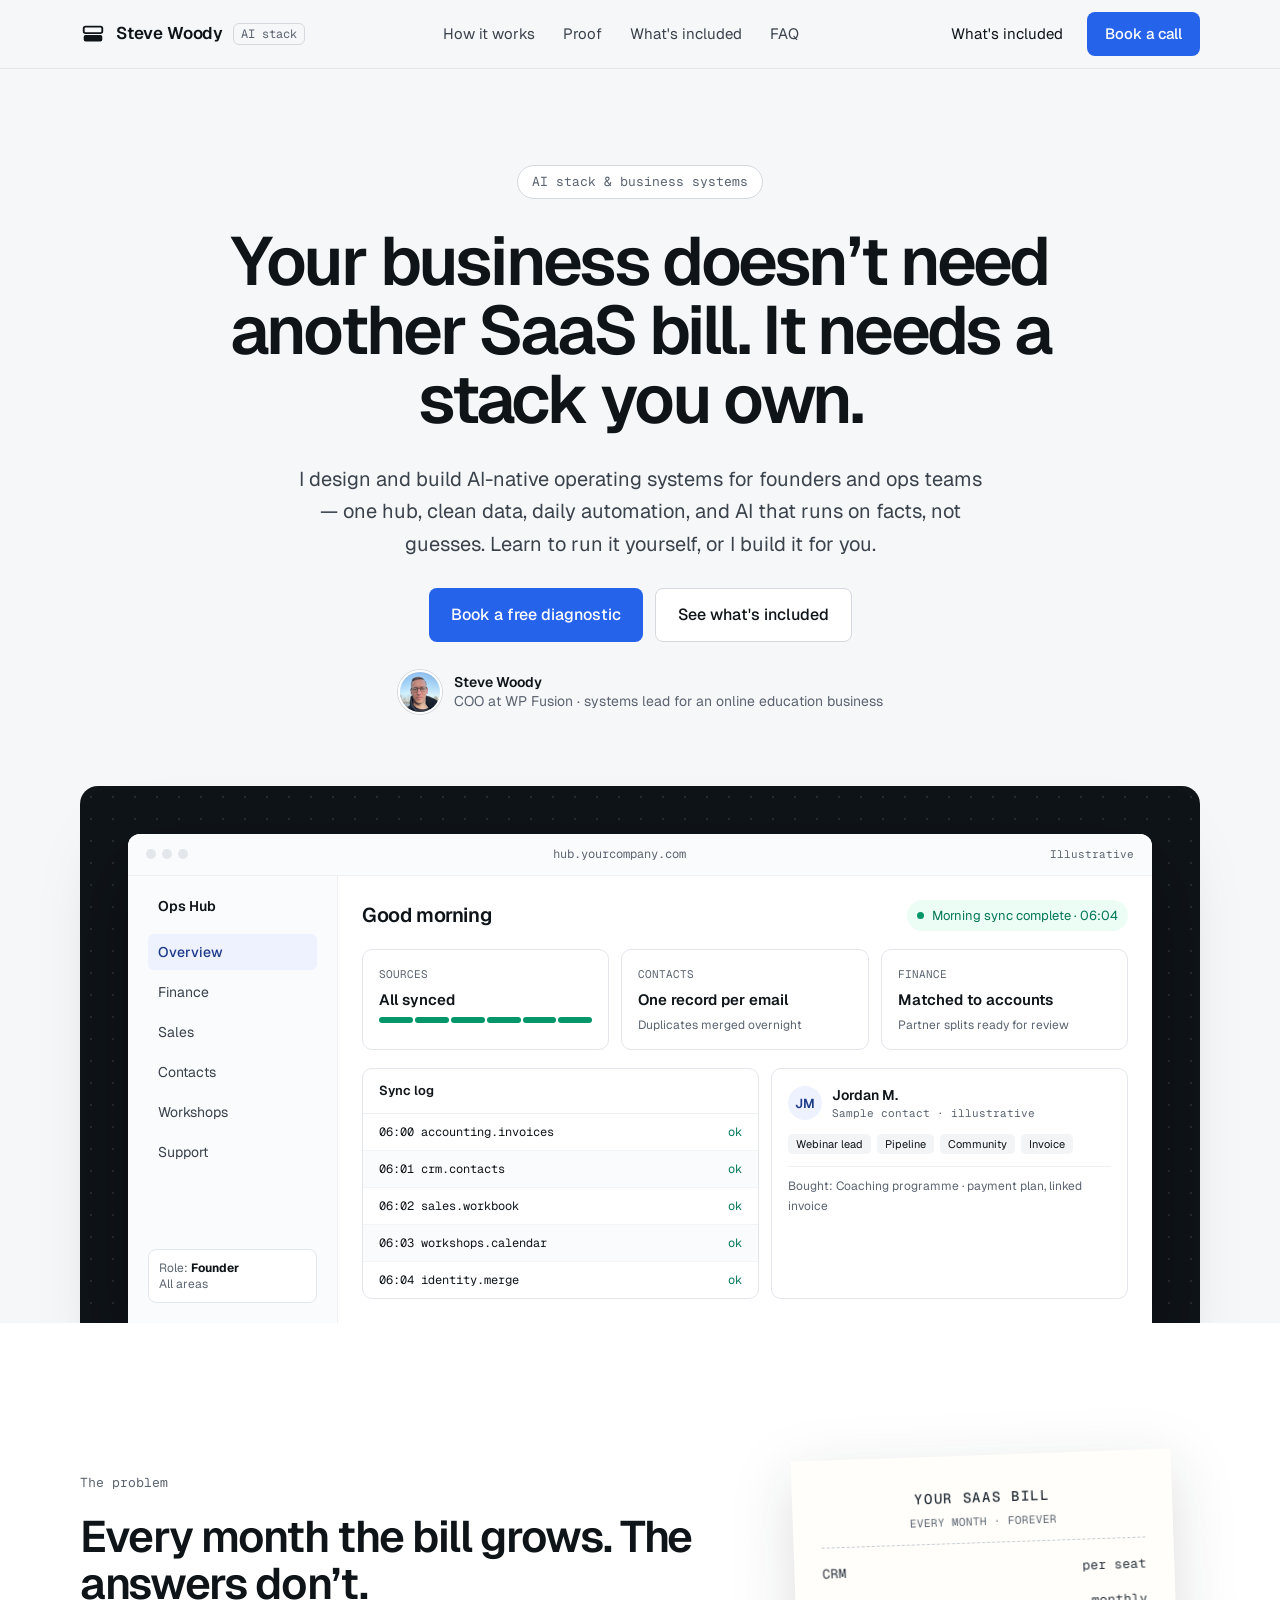
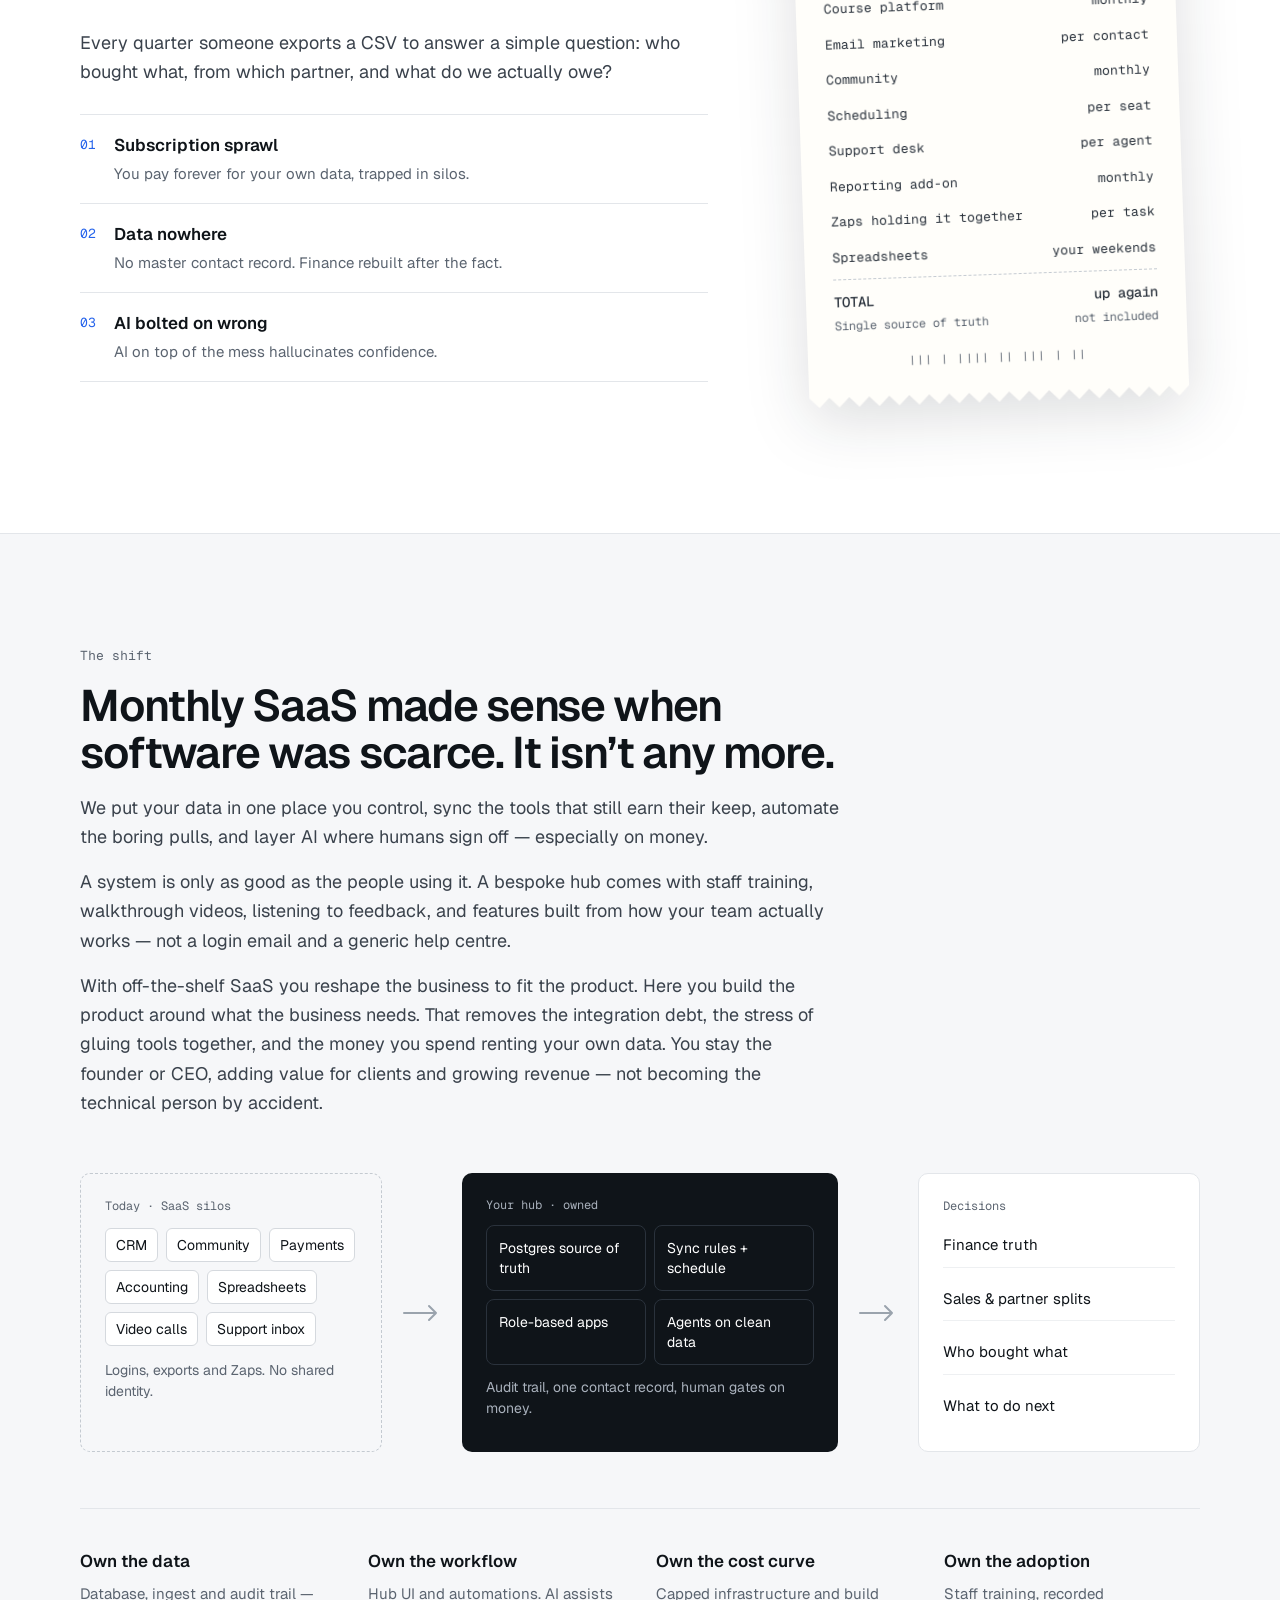
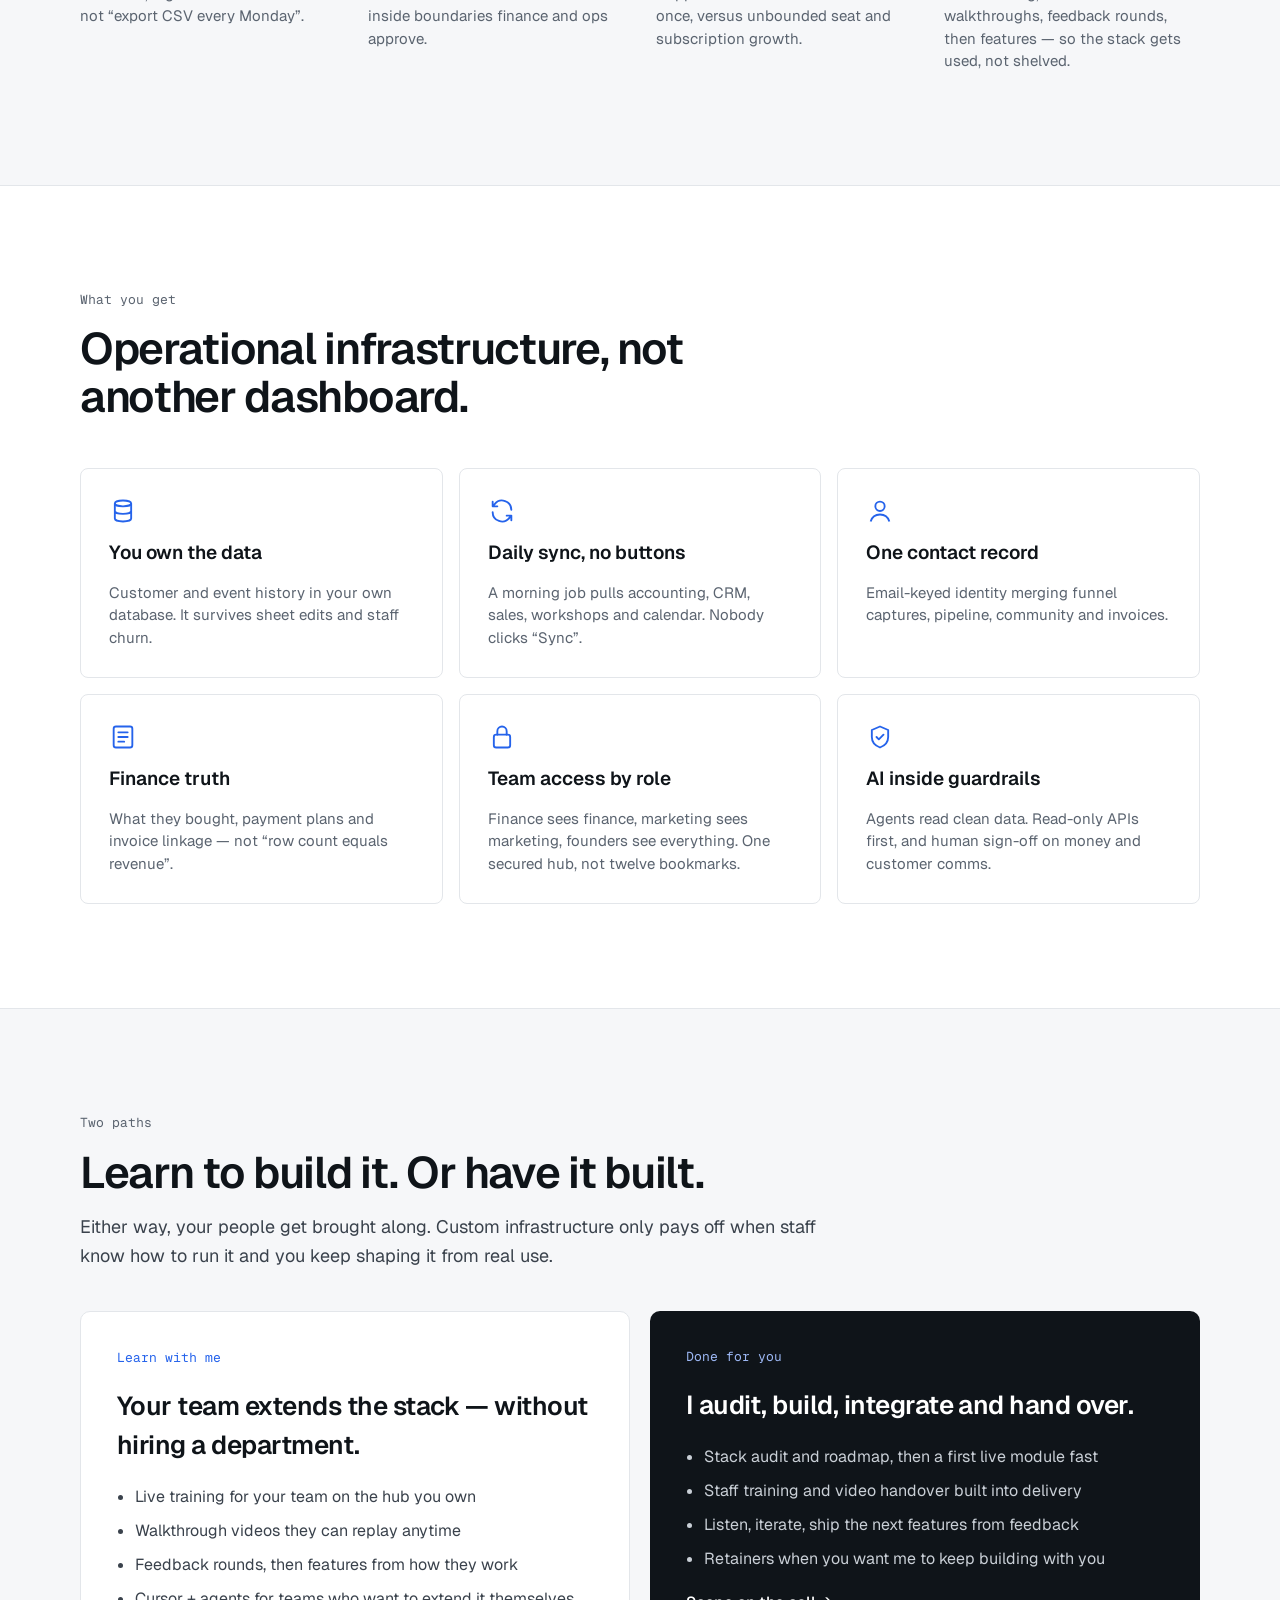
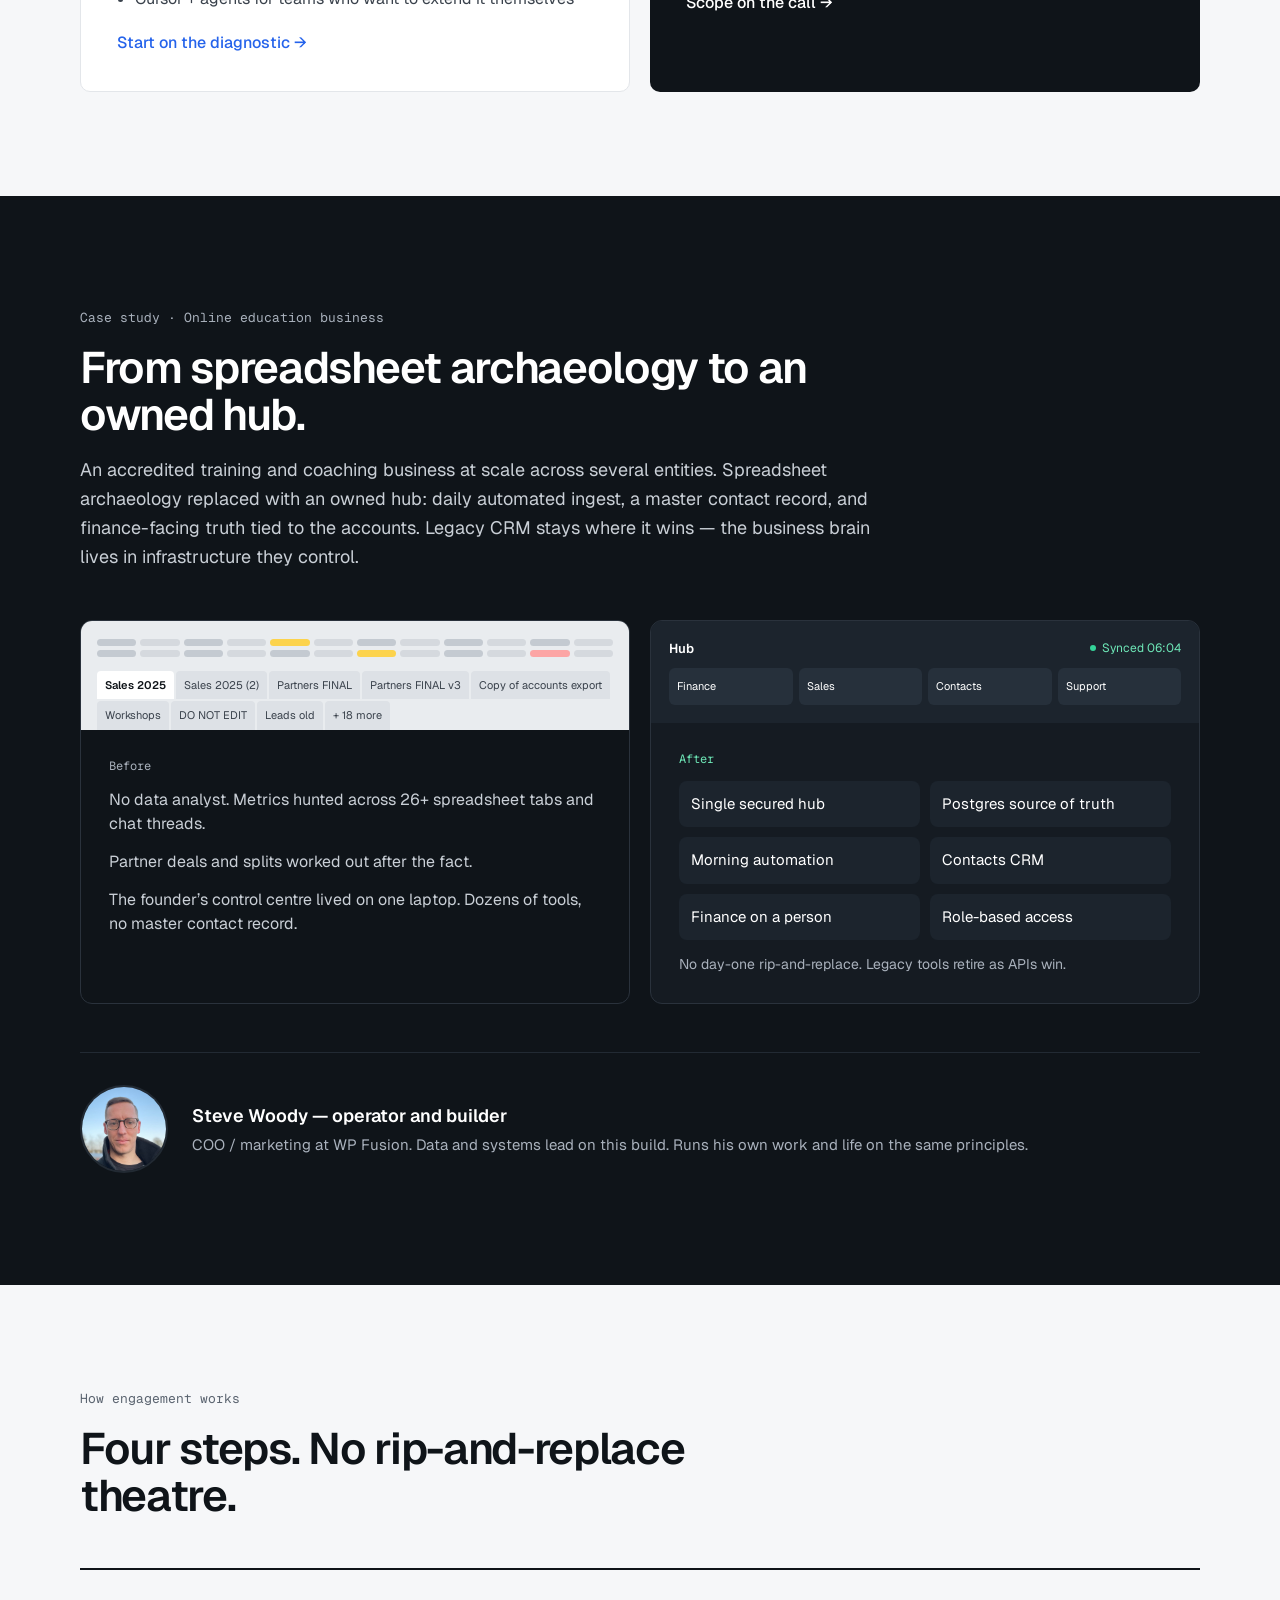
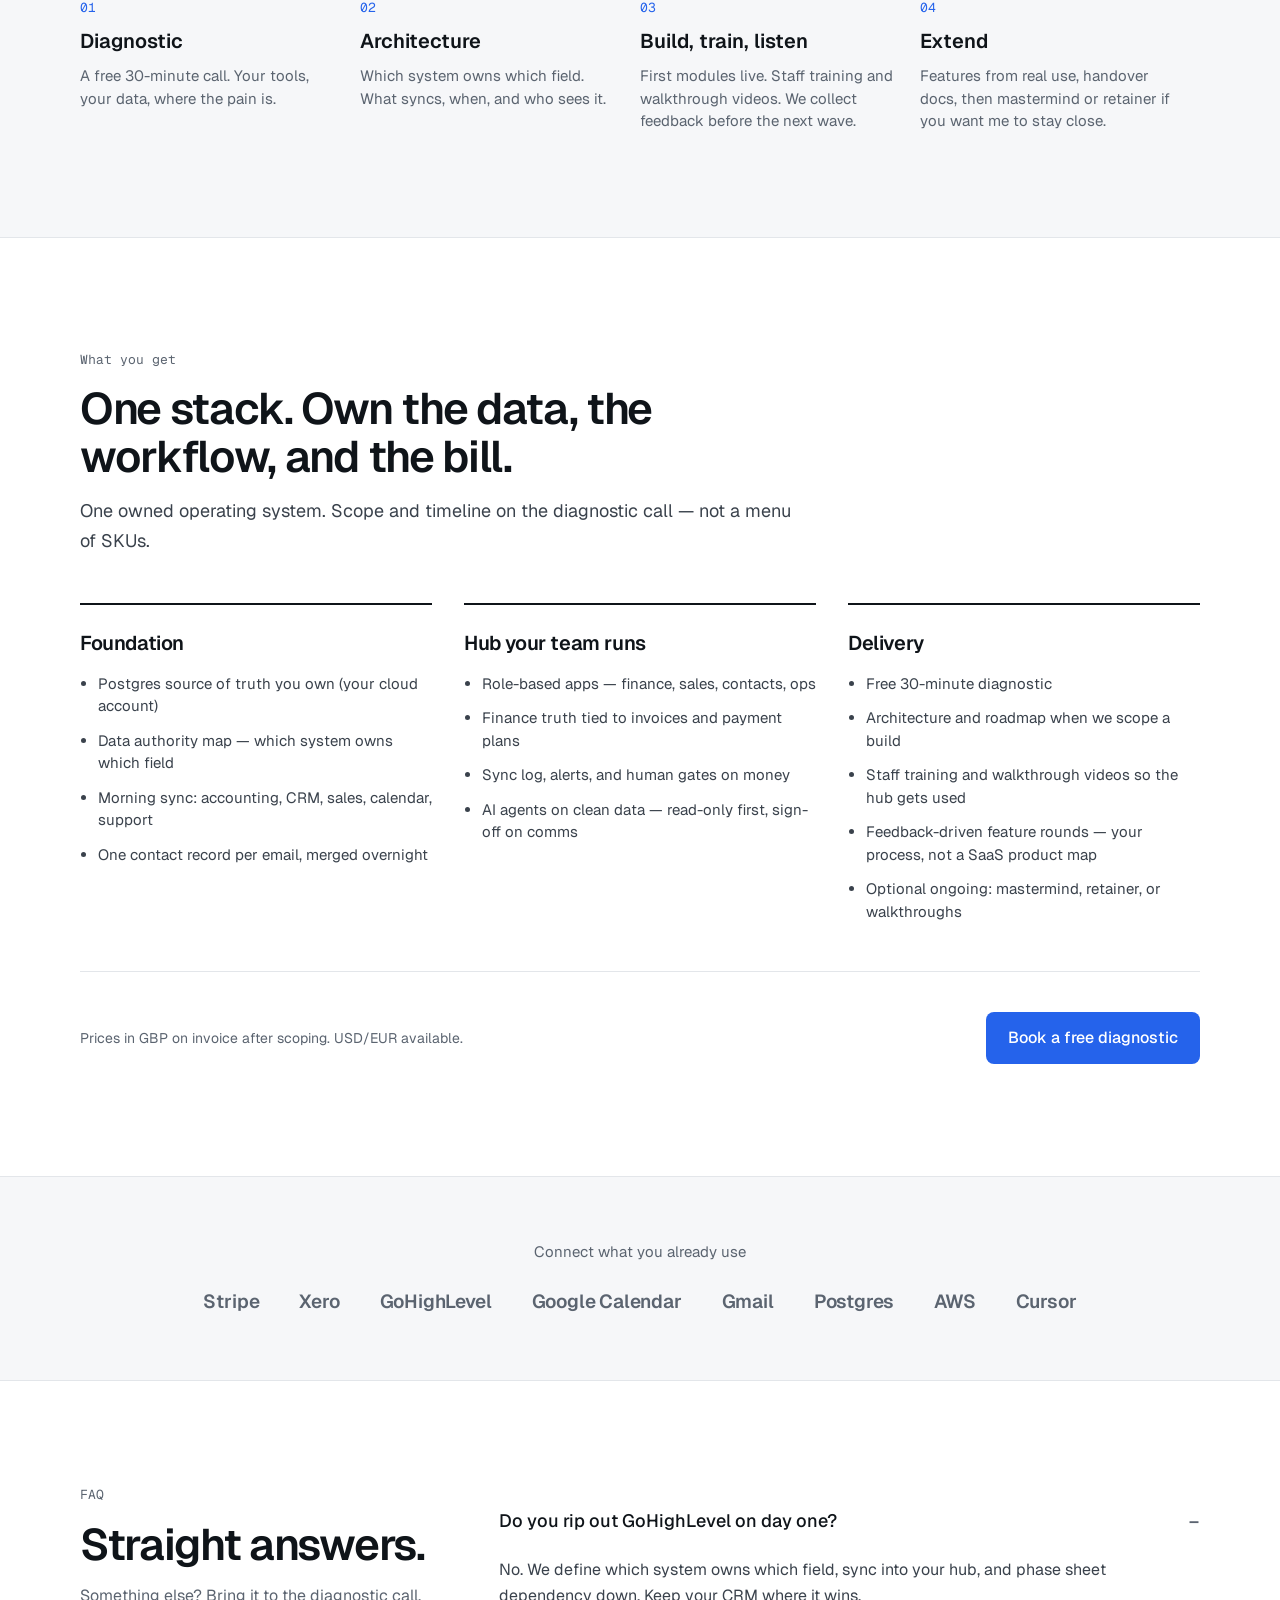
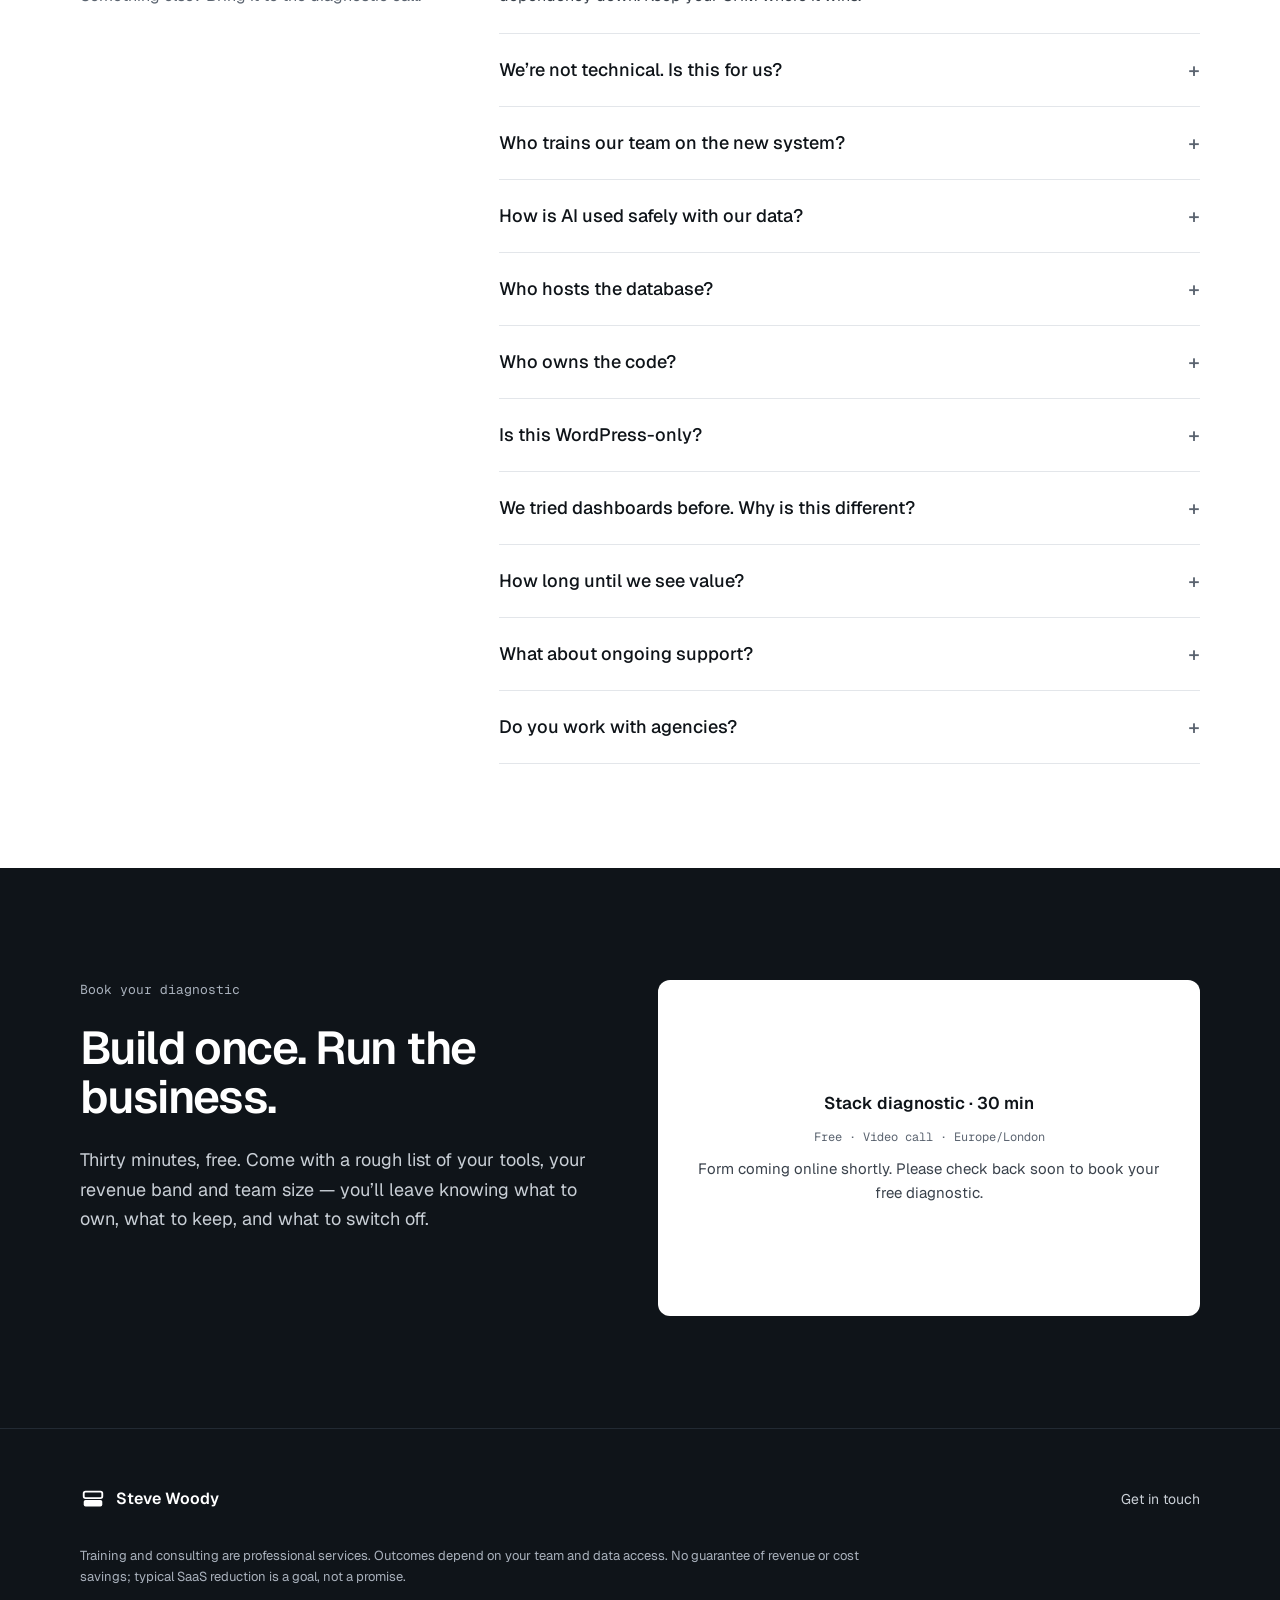
==== commit 12531cd8: "Replace email contact with enquiry form (pending backend key)" ====
--- a/own-your-stack/index.html
+++ b/own-your-stack/index.html
@@ -7,8 +7,8 @@
   <meta name="description" content="Design and build an AI-native operating stack you own: one hub, clean data, daily automation." />
   <link rel="preconnect" href="https://fonts.googleapis.com" />
   <link href="https://fonts.googleapis.com/css2?family=Geist:wght@400;500;600;700&family=Geist+Mono:wght@400;500&display=swap" rel="stylesheet" />
-  <script type="module" crossorigin src="/own-your-stack/assets/index-C_GC2ynx.js"></script>
-  <link rel="stylesheet" crossorigin href="/own-your-stack/assets/index-BbEJa5z6.css">
+  <script type="module" crossorigin src="/own-your-stack/assets/index-D_t3LH-R.js"></script>
+  <link rel="stylesheet" crossorigin href="/own-your-stack/assets/index-CmiZoSM8.css">
 </head>
 <body>
   <div id="root"></div>
--- a/own-your-stack/assets/index-CmiZoSM8.css
+++ b/own-your-stack/assets/index-CmiZoSM8.css
@@ -0,0 +1 @@
+/*! tailwindcss v4.3.3 | MIT License | https://tailwindcss.com */@layer properties{@supports (((-webkit-hyphens:none)) and (not (margin-trim:inline))) or ((-moz-orient:inline) and (not (color:rgb(from red r g b)))){*,:before,:after,::backdrop{--tw-border-style:solid;--tw-leading:initial;--tw-font-weight:initial;--tw-tracking:initial;--tw-shadow:0 0 #0000;--tw-shadow-color:initial;--tw-shadow-alpha:100%;--tw-inset-shadow:0 0 #0000;--tw-inset-shadow-color:initial;--tw-inset-shadow-alpha:100%;--tw-ring-color:initial;--tw-ring-shadow:0 0 #0000;--tw-inset-ring-color:initial;--tw-inset-ring-shadow:0 0 #0000;--tw-ring-inset:initial;--tw-ring-offset-width:0px;--tw-ring-offset-color:#fff;--tw-ring-offset-shadow:0 0 #0000;--tw-blur:initial;--tw-brightness:initial;--tw-contrast:initial;--tw-grayscale:initial;--tw-hue-rotate:initial;--tw-invert:initial;--tw-opacity:initial;--tw-saturate:initial;--tw-sepia:initial;--tw-drop-shadow:initial;--tw-drop-shadow-color:initial;--tw-drop-shadow-alpha:100%;--tw-drop-shadow-size:initial;--tw-backdrop-blur:initial;--tw-backdrop-brightness:initial;--tw-backdrop-contrast:initial;--tw-backdrop-grayscale:initial;--tw-backdrop-hue-rotate:initial;--tw-backdrop-invert:initial;--tw-backdrop-opacity:initial;--tw-backdrop-saturate:initial;--tw-backdrop-sepia:initial;--tw-translate-x:0;--tw-translate-y:0;--tw-translate-z:0;--tw-outline-style:solid}}}@layer theme{:root,:host{--font-sans:"Geist", system-ui, sans-serif;--font-mono:"Geist Mono", ui-monospace, monospace;--color-white:#fff;--spacing:.25rem;--container-xl:36rem;--text-xs:.75rem;--text-xs--line-height:calc(1 / .75);--text-sm:.875rem;--text-sm--line-height:calc(1.25 / .875);--text-base:1rem;--text-base--line-height: 1.5 ;--text-lg:1.125rem;--text-lg--line-height:calc(1.75 / 1.125);--text-xl:1.25rem;--text-xl--line-height:calc(1.75 / 1.25);--font-weight-normal:400;--font-weight-medium:500;--font-weight-semibold:600;--leading-snug:1.375;--leading-normal:1.5;--leading-relaxed:1.625;--radius-sm:.25rem;--radius-md:.375rem;--radius-lg:.5rem;--radius-xl:.75rem;--default-transition-duration:.15s;--default-transition-timing-function:cubic-bezier(.4, 0, .2, 1);--default-font-family:var(--font-sans);--default-mono-font-family:var(--font-mono);--color-ink:#0f1419;--color-paper:#f6f7f9;--color-accent:#2563eb;--color-accent-hover:#1d4ed8;--color-muted:#5b6470;--color-body:#3a424c;--color-line:#e3e6ea;--color-line-strong:#d5d9de;--color-ink-line:#2a323c;--color-on-ink-muted:#a9b1bc}}@layer base{*,:after,:before,::backdrop{box-sizing:border-box;border:0 solid;margin:0;padding:0}::file-selector-button{box-sizing:border-box;border:0 solid;margin:0;padding:0}html,:host{-webkit-text-size-adjust:100%;-moz-tab-size:4;tab-size:4;line-height:1.5;font-family:var(--default-font-family,-apple-system, BlinkMacSystemFont, "Segoe UI", Roboto, "Helvetica Neue", "Noto Sans", Arial, sans-serif, "Apple Color Emoji", "Segoe UI Emoji", "Segoe UI Symbol", "Noto Color Emoji");font-feature-settings:var(--default-font-feature-settings,normal);font-variation-settings:var(--default-font-variation-settings,normal);-webkit-tap-highlight-color:transparent}hr{height:0;color:inherit;border-top-width:1px}abbr:where([title]){-webkit-text-decoration:underline dotted;text-decoration:underline dotted}h1,h2,h3,h4,h5,h6{font-size:inherit;font-weight:inherit}a{color:inherit;-webkit-text-decoration:inherit;text-decoration:inherit}b,strong{font-weight:bolder}code,kbd,samp,pre{font-family:var(--default-mono-font-family,ui-monospace, SFMono-Regular, Menlo, Monaco, Consolas, "Liberation Mono", "Courier New", monospace);font-feature-settings:var(--default-mono-font-feature-settings,normal);font-variation-settings:var(--default-mono-font-variation-settings,normal);font-size:1em}small{font-size:80%}sub,sup{vertical-align:baseline;font-size:75%;line-height:0;position:relative}sub{bottom:-.25em}sup{top:-.5em}table{text-indent:0;border-color:inherit;border-collapse:collapse}:-moz-focusring:where(:not(iframe)){outline:auto}progress{vertical-align:baseline}summary{display:list-item}ol,ul,menu{list-style:none}img,svg,video,canvas,audio,iframe,embed,object{vertical-align:middle;display:block}img,video{max-width:100%;height:auto}button,input,select,optgroup,textarea{font:inherit;font-feature-settings:inherit;font-variation-settings:inherit;letter-spacing:inherit;color:inherit;opacity:1;background-color:#0000;border-radius:0}::file-selector-button{font:inherit;font-feature-settings:inherit;font-variation-settings:inherit;letter-spacing:inherit;color:inherit;opacity:1;background-color:#0000;border-radius:0}:where(select:is([multiple],[size])) optgroup{font-weight:bolder}:where(select:is([multiple],[size])) optgroup option{padding-inline-start:20px}::file-selector-button{margin-inline-end:4px}::placeholder{opacity:1}@supports (not ((-webkit-appearance:-apple-pay-button))) or (contain-intrinsic-size:1px){::placeholder{color:currentColor}@supports (color:color-mix(in lab,red,red)){::placeholder{color:color-mix(in oklab,currentcolor 50%,transparent)}}}textarea{resize:vertical}::-webkit-search-decoration{-webkit-appearance:none}::-webkit-date-and-time-value{min-height:1lh;text-align:inherit}::-webkit-datetime-edit{display:inline-flex}::-webkit-datetime-edit-fields-wrapper{padding:0}::-webkit-datetime-edit{padding-block:0}::-webkit-datetime-edit-year-field{padding-block:0}::-webkit-datetime-edit-month-field{padding-block:0}::-webkit-datetime-edit-day-field{padding-block:0}::-webkit-datetime-edit-hour-field{padding-block:0}::-webkit-datetime-edit-minute-field{padding-block:0}::-webkit-datetime-edit-second-field{padding-block:0}::-webkit-datetime-edit-millisecond-field{padding-block:0}::-webkit-datetime-edit-meridiem-field{padding-block:0}::-webkit-calendar-picker-indicator{line-height:1}:-moz-ui-invalid{box-shadow:none}button,input:where([type=button],[type=reset],[type=submit]){-webkit-appearance:button;-moz-appearance:button;appearance:button}::file-selector-button{-webkit-appearance:button;-moz-appearance:button;appearance:button}::-webkit-inner-spin-button{height:auto}::-webkit-outer-spin-button{height:auto}[hidden]:where(:not([hidden=until-found])){display:none!important}}@layer components;@layer utilities{.sr-only{clip-path:inset(50%);white-space:nowrap;border-width:0;width:1px;height:1px;margin:-1px;padding:0;position:absolute;overflow:hidden}.absolute{position:absolute}.fixed{position:fixed}.sticky{position:sticky}.top-0{top:0}.-left-\[10000px\]{left:-10000px}.z-10{z-index:10}.m-0{margin:0}.mx-auto{margin-inline:auto}.mt-1\.5{margin-top:calc(var(--spacing) * 1.5)}.mt-2{margin-top:calc(var(--spacing) * 2)}.mt-\[72px\]{margin-top:72px}.mt-auto{margin-top:auto}.block{display:block}.flex{display:flex}.grid{display:grid}.hidden{display:none}.inline{display:inline}.inline-flex{display:inline-flex}.size-1\.5{width:calc(var(--spacing) * 1.5);height:calc(var(--spacing) * 1.5)}.size-2\.5{width:calc(var(--spacing) * 2.5);height:calc(var(--spacing) * 2.5)}.size-11{width:calc(var(--spacing) * 11);height:calc(var(--spacing) * 11)}.size-\[7px\]{width:7px;height:7px}.size-\[34px\]{width:34px;height:34px}.size-\[88px\]{width:88px;height:88px}.h-1\.5{height:calc(var(--spacing) * 1.5)}.h-\[7px\]{height:7px}.h-\[68px\]{height:68px}.h-px{height:1px}.min-h-6{min-height:calc(var(--spacing) * 6)}.min-h-11{min-height:calc(var(--spacing) * 11)}.min-h-12{min-height:calc(var(--spacing) * 12)}.min-h-\[280px\]{min-height:280px}.min-h-\[420px\]{min-height:420px}.min-h-\[440px\]{min-height:440px}.w-\[210px\]{width:210px}.w-full{width:100%}.w-px{width:1px}.max-w-\[380px\]{max-width:380px}.max-w-\[700px\]{max-width:700px}.max-w-\[720px\]{max-width:720px}.max-w-\[760px\]{max-width:760px}.max-w-\[820px\]{max-width:820px}.max-w-\[1000px\]{max-width:1000px}.max-w-\[1200px\]{max-width:1200px}.max-w-xl{max-width:var(--container-xl)}.min-w-0{min-width:0}.flex-1{flex:1}.flex-\[0_1_420px\]{flex:0 420px}.flex-\[1\.3_1_320px\]{flex:1.3 320px}.flex-\[1_1_240px\]{flex:240px}.flex-\[1_1_260px\]{flex:260px}.flex-\[1_1_300px\]{flex:300px}.flex-\[1_1_400px\]{flex:400px}.flex-\[1_1_420px\]{flex:420px}.flex-\[1_1_440px\]{flex:440px}.flex-\[1_1_460px\]{flex:460px}.flex-\[2_1_560px\]{flex:2 560px}.shrink-0{flex-shrink:0}.flex-grow{flex-grow:1}.-rotate-2{rotate:-2deg}.cursor-pointer{cursor:pointer}.resize-y{resize:vertical}.list-disc{list-style-type:disc}.list-none{list-style-type:none}.grid-cols-2{grid-template-columns:repeat(2,minmax(0,1fr))}.grid-cols-4{grid-template-columns:repeat(4,minmax(0,1fr))}.grid-cols-12{grid-template-columns:repeat(12,minmax(0,1fr))}.grid-cols-\[repeat\(auto-fit\,minmax\(170px\,1fr\)\)\]{grid-template-columns:repeat(auto-fit,minmax(170px,1fr))}.grid-cols-\[repeat\(auto-fit\,minmax\(240px\,1fr\)\)\]{grid-template-columns:repeat(auto-fit,minmax(240px,1fr))}.grid-cols-\[repeat\(auto-fit\,minmax\(300px\,1fr\)\)\]{grid-template-columns:repeat(auto-fit,minmax(300px,1fr))}.grid-cols-\[repeat\(auto-fit\,minmax\(320px\,1fr\)\)\]{grid-template-columns:repeat(auto-fit,minmax(320px,1fr))}.flex-col{flex-direction:column}.flex-wrap{flex-wrap:wrap}.items-center{align-items:center}.items-start{align-items:flex-start}.items-stretch{align-items:stretch}.justify-between{justify-content:space-between}.justify-center{justify-content:center}.gap-0{gap:0}.gap-0\.5{gap:calc(var(--spacing) * .5)}.gap-1{gap:var(--spacing)}.gap-1\.5{gap:calc(var(--spacing) * 1.5)}.gap-2{gap:calc(var(--spacing) * 2)}.gap-2\.5{gap:calc(var(--spacing) * 2.5)}.gap-3{gap:calc(var(--spacing) * 3)}.gap-3\.5{gap:calc(var(--spacing) * 3.5)}.gap-4{gap:calc(var(--spacing) * 4)}.gap-5{gap:calc(var(--spacing) * 5)}.gap-6{gap:calc(var(--spacing) * 6)}.gap-7{gap:calc(var(--spacing) * 7)}.gap-8{gap:calc(var(--spacing) * 8)}.gap-10{gap:calc(var(--spacing) * 10)}.gap-12{gap:calc(var(--spacing) * 12)}.gap-\[18px\]{gap:18px}.gap-x-10{column-gap:calc(var(--spacing) * 10)}.gap-y-3{row-gap:calc(var(--spacing) * 3)}.overflow-hidden{overflow:hidden}.rounded-\[5px\]{border-radius:5px}.rounded-\[10px\]{border-radius:10px}.rounded-full{border-radius:3.40282e38px}.rounded-lg{border-radius:var(--radius-lg)}.rounded-md{border-radius:var(--radius-md)}.rounded-sm{border-radius:var(--radius-sm)}.rounded-xl{border-radius:var(--radius-xl)}.rounded-t{border-top-left-radius:.25rem;border-top-right-radius:.25rem}.rounded-t-\[18px\]{border-top-left-radius:18px;border-top-right-radius:18px}.rounded-t-xl{border-top-left-radius:var(--radius-xl);border-top-right-radius:var(--radius-xl)}.border{border-style:var(--tw-border-style);border-width:1px}.border-0{border-style:var(--tw-border-style);border-width:0}.border-2{border-style:var(--tw-border-style);border-width:2px}.border-y{border-block-style:var(--tw-border-style);border-block-width:1px}.border-t{border-top-style:var(--tw-border-style);border-top-width:1px}.border-t-2{border-top-style:var(--tw-border-style);border-top-width:2px}.border-r{border-right-style:var(--tw-border-style);border-right-width:1px}.border-b{border-bottom-style:var(--tw-border-style);border-bottom-width:1px}.border-dashed{--tw-border-style:dashed;border-style:dashed}.border-\[\#222A33\]{border-color:#222a33}.border-\[\#B42318\]{border-color:#b42318}.border-\[\#C4CAD1\]{border-color:#c4cad1}.border-\[\#E3E6EA\]{border-color:#e3e6ea}.border-\[\#EEF0F2\]{border-color:#eef0f2}.border-\[\#F2F4F6\]{border-color:#f2f4f6}.border-ink{border-color:var(--color-ink)}.border-ink-line{border-color:var(--color-ink-line)}.border-line{border-color:var(--color-line)}.border-line-strong{border-color:var(--color-line-strong)}.border-white{border-color:var(--color-white)}.bg-\[\#1C242D\]{background-color:#1c242d}.bg-\[\#34D399\]{background-color:#34d399}.bg-\[\#151B22\]{background-color:#151b22}.bg-\[\#26303B\]{background-color:#26303b}.bg-\[\#059669\]{background-color:#059669}.bg-\[\#C4CAD1\]{background-color:#c4cad1}.bg-\[\#D5D9DE\]{background-color:#d5d9de}.bg-\[\#DDE1E6\]{background-color:#dde1e6}.bg-\[\#E3E6EA\]{background-color:#e3e6ea}.bg-\[\#E9ECEF\]{background-color:#e9ecef}.bg-\[\#ECFDF5\]{background-color:#ecfdf5}.bg-\[\#EEF2FF\]{background-color:#eef2ff}.bg-\[\#F2F4F6\]{background-color:#f2f4f6}.bg-\[\#FAFBFC\]{background-color:#fafbfc}.bg-\[\#FCA5A5\]{background-color:#fca5a5}.bg-\[\#FCD34D\]{background-color:#fcd34d}.bg-\[\#FEF3F2\]{background-color:#fef3f2}.bg-\[\#FFFEFA\]{background-color:#fffefa}.bg-accent{background-color:var(--color-accent)}.bg-ink{background-color:var(--color-ink)}.bg-paper\/90{background-color:#f6f7f9e6}@supports (color:color-mix(in lab,red,red)){.bg-paper\/90{background-color:color-mix(in oklab,var(--color-paper) 90%,transparent)}}.bg-white{background-color:var(--color-white)}.object-cover{object-fit:cover}.p-0{padding:0}.p-2\.5{padding:calc(var(--spacing) * 2.5)}.p-3{padding:calc(var(--spacing) * 3)}.p-4{padding:calc(var(--spacing) * 4)}.p-5{padding:calc(var(--spacing) * 5)}.p-6{padding:calc(var(--spacing) * 6)}.p-7{padding:calc(var(--spacing) * 7)}.p-9{padding:calc(var(--spacing) * 9)}.p-\[18px\]{padding:18px}.px-1{padding-inline:var(--spacing)}.px-2{padding-inline:calc(var(--spacing) * 2)}.px-2\.5{padding-inline:calc(var(--spacing) * 2.5)}.px-3{padding-inline:calc(var(--spacing) * 3)}.px-3\.5{padding-inline:calc(var(--spacing) * 3.5)}.px-4{padding-inline:calc(var(--spacing) * 4)}.px-5{padding-inline:calc(var(--spacing) * 5)}.px-7{padding-inline:calc(var(--spacing) * 7)}.px-\[7px\]{padding-inline:7px}.px-\[18px\]{padding-inline:18px}.px-\[22px\]{padding-inline:22px}.py-0\.5{padding-block:calc(var(--spacing) * .5)}.py-1\.5{padding-block:calc(var(--spacing) * 1.5)}.py-2{padding-block:calc(var(--spacing) * 2)}.py-2\.5{padding-block:calc(var(--spacing) * 2.5)}.py-3{padding-block:calc(var(--spacing) * 3)}.py-3\.5{padding-block:calc(var(--spacing) * 3.5)}.py-5{padding-block:calc(var(--spacing) * 5)}.py-16{padding-block:calc(var(--spacing) * 16)}.py-20{padding-block:calc(var(--spacing) * 20)}.py-\[18px\]{padding-block:18px}.py-\[22px\]{padding-block:22px}.py-\[72px\]{padding-block:72px}.pt-0\.5{padding-top:calc(var(--spacing) * .5)}.pt-2\.5{padding-top:calc(var(--spacing) * 2.5)}.pt-3{padding-top:calc(var(--spacing) * 3)}.pt-3\.5{padding-top:calc(var(--spacing) * 3.5)}.pt-5{padding-top:calc(var(--spacing) * 5)}.pt-6{padding-top:calc(var(--spacing) * 6)}.pt-7{padding-top:calc(var(--spacing) * 7)}.pt-8{padding-top:calc(var(--spacing) * 8)}.pt-10{padding-top:calc(var(--spacing) * 10)}.pt-12{padding-top:calc(var(--spacing) * 12)}.pt-24{padding-top:calc(var(--spacing) * 24)}.pt-\[18px\]{padding-top:18px}.pr-6{padding-right:calc(var(--spacing) * 6)}.pr-10{padding-right:calc(var(--spacing) * 10)}.pb-0{padding-bottom:0}.pb-3{padding-bottom:calc(var(--spacing) * 3)}.pb-3\.5{padding-bottom:calc(var(--spacing) * 3.5)}.pb-6{padding-bottom:calc(var(--spacing) * 6)}.pb-14{padding-bottom:calc(var(--spacing) * 14)}.pl-\[18px\]{padding-left:18px}.text-center{text-align:center}.text-left{text-align:left}.font-mono{font-family:var(--font-mono)}.text-base{font-size:var(--text-base);line-height:var(--tw-leading,var(--text-base--line-height))}.text-lg{font-size:var(--text-lg);line-height:var(--tw-leading,var(--text-lg--line-height))}.text-sm{font-size:var(--text-sm);line-height:var(--tw-leading,var(--text-sm--line-height))}.text-xl{font-size:var(--text-xl);line-height:var(--tw-leading,var(--text-xl--line-height))}.text-xs{font-size:var(--text-xs);line-height:var(--tw-leading,var(--text-xs--line-height))}.text-\[11px\]{font-size:11px}.text-\[13px\]{font-size:13px}.text-\[15px\]{font-size:15px}.text-\[17px\]{font-size:17px}.text-\[19px\]{font-size:19px}.text-\[26px\]{font-size:26px}.text-\[30px\]{font-size:30px}.text-\[34px\]{font-size:34px}.text-\[40px\]{font-size:40px}.leading-\[1\.06\]{--tw-leading:1.06;line-height:1.06}.leading-\[1\.08\]{--tw-leading:1.08;line-height:1.08}.leading-normal{--tw-leading:var(--leading-normal);line-height:var(--leading-normal)}.leading-relaxed{--tw-leading:var(--leading-relaxed);line-height:var(--leading-relaxed)}.leading-snug{--tw-leading:var(--leading-snug);line-height:var(--leading-snug)}.font-medium{--tw-font-weight:var(--font-weight-medium);font-weight:var(--font-weight-medium)}.font-normal{--tw-font-weight:var(--font-weight-normal);font-weight:var(--font-weight-normal)}.font-semibold{--tw-font-weight:var(--font-weight-semibold);font-weight:var(--font-weight-semibold)}.tracking-\[-0\.01em\]{--tw-tracking:-.01em;letter-spacing:-.01em}.tracking-\[-0\.02em\]{--tw-tracking:-.02em;letter-spacing:-.02em}.tracking-\[-0\.03em\]{--tw-tracking:-.03em;letter-spacing:-.03em}.tracking-\[-0\.04em\]{--tw-tracking:-.04em;letter-spacing:-.04em}.tracking-\[-0\.035em\]{--tw-tracking:-.035em;letter-spacing:-.035em}.tracking-\[0\.1em\]{--tw-tracking:.1em;letter-spacing:.1em}.tracking-\[0\.12em\]{--tw-tracking:.12em;letter-spacing:.12em}.text-\[\#1E3A8A\]{color:#1e3a8a}.text-\[\#2A323C\]{color:#2a323c}.text-\[\#6EE7B7\]{color:#6ee7b7}.text-\[\#9DB8F5\]{color:#9db8f5}.text-\[\#065F46\]{color:#065f46}.text-\[\#047857\]{color:#047857}.text-\[\#912018\]{color:#912018}.text-\[\#B42318\]{color:#b42318}.text-\[\#C9CFD6\]{color:#c9cfd6}.text-accent{color:var(--color-accent)}.text-body{color:var(--color-body)}.text-ink{color:var(--color-ink)}.text-muted{color:var(--color-muted)}.text-on-ink-muted{color:var(--color-on-ink-muted)}.text-white{color:var(--color-white)}.no-underline{text-decoration-line:none}.shadow-\[0_30px_80px_rgba\(0\,0\,0\,0\.35\)\]{--tw-shadow:0 30px 80px var(--tw-shadow-color,#00000059);box-shadow:var(--tw-inset-shadow),var(--tw-inset-ring-shadow),var(--tw-ring-offset-shadow),var(--tw-ring-shadow),var(--tw-shadow)}.ring-1{--tw-ring-shadow:var(--tw-ring-inset,) 0 0 0 calc(1px + var(--tw-ring-offset-width)) var(--tw-ring-color,currentcolor);box-shadow:var(--tw-inset-shadow),var(--tw-inset-ring-shadow),var(--tw-ring-offset-shadow),var(--tw-ring-shadow),var(--tw-shadow)}.ring-line-strong{--tw-ring-color:var(--color-line-strong)}.drop-shadow-\[0_18px_30px_rgba\(15\,20\,25\,0\.14\)\]{--tw-drop-shadow-size:drop-shadow(0 18px 30px var(--tw-drop-shadow-color,#0f141924));--tw-drop-shadow:var(--tw-drop-shadow-size);filter:var(--tw-blur,) var(--tw-brightness,) var(--tw-contrast,) var(--tw-grayscale,) var(--tw-hue-rotate,) var(--tw-invert,) var(--tw-saturate,) var(--tw-sepia,) var(--tw-drop-shadow,)}.backdrop-blur{--tw-backdrop-blur:blur(8px);-webkit-backdrop-filter:var(--tw-backdrop-blur,) var(--tw-backdrop-brightness,) var(--tw-backdrop-contrast,) var(--tw-backdrop-grayscale,) var(--tw-backdrop-hue-rotate,) var(--tw-backdrop-invert,) var(--tw-backdrop-opacity,) var(--tw-backdrop-saturate,) var(--tw-backdrop-sepia,);backdrop-filter:var(--tw-backdrop-blur,) var(--tw-backdrop-brightness,) var(--tw-backdrop-contrast,) var(--tw-backdrop-grayscale,) var(--tw-backdrop-hue-rotate,) var(--tw-backdrop-invert,) var(--tw-backdrop-opacity,) var(--tw-backdrop-saturate,) var(--tw-backdrop-sepia,)}.transition-transform{transition-property:transform,translate,scale,rotate;transition-timing-function:var(--tw-ease,var(--default-transition-timing-function));transition-duration:var(--tw-duration,var(--default-transition-duration))}.group-open\:hidden:is(:where(.group):is([open],:popover-open,:open) *){display:none}.group-open\:inline:is(:where(.group):is([open],:popover-open,:open) *){display:inline}.placeholder\:text-\[\#6B7480\]::placeholder{color:#6b7480}@media (hover:hover){.hover\:-translate-y-px:hover{--tw-translate-y:-1px;translate:var(--tw-translate-x) var(--tw-translate-y)}.hover\:bg-accent-hover:hover{background-color:var(--color-accent-hover)}.hover\:text-accent-hover:hover{color:var(--color-accent-hover)}.hover\:text-ink:hover{color:var(--color-ink)}.hover\:text-white:hover{color:var(--color-white)}.hover\:opacity-90:hover{opacity:.9}}.focus\:not-sr-only:focus{clip-path:none;white-space:normal;width:auto;height:auto;margin:0;padding:0;position:static;overflow:visible}.focus\:fixed:focus{position:fixed}.focus\:top-4:focus{top:calc(var(--spacing) * 4)}.focus\:left-4:focus{left:calc(var(--spacing) * 4)}.focus\:z-50:focus{z-index:50}.focus\:rounded-lg:focus{border-radius:var(--radius-lg)}.focus\:bg-white:focus{background-color:var(--color-white)}.focus\:px-4:focus{padding-inline:calc(var(--spacing) * 4)}.focus\:py-3:focus{padding-block:calc(var(--spacing) * 3)}.focus\:text-ink:focus{color:var(--color-ink)}.focus\:shadow-lg:focus{--tw-shadow:0 10px 15px -3px var(--tw-shadow-color,#0000001a), 0 4px 6px -4px var(--tw-shadow-color,#0000001a);box-shadow:var(--tw-inset-shadow),var(--tw-inset-ring-shadow),var(--tw-ring-offset-shadow),var(--tw-ring-shadow),var(--tw-shadow)}.focus-visible\:outline-3:focus-visible{outline-style:var(--tw-outline-style);outline-width:3px}.focus-visible\:outline-offset-2:focus-visible{outline-offset:2px}.focus-visible\:outline-accent:focus-visible{outline-color:var(--color-accent)}.disabled\:cursor-wait:disabled{cursor:wait}.disabled\:opacity-80:disabled{opacity:.8}@media (min-width:40rem){.sm\:inline{display:inline}.sm\:inline-flex{display:inline-flex}.sm\:w-fit{width:fit-content}}@media (min-width:48rem){.md\:flex{display:flex}.md\:grid-cols-3{grid-template-columns:repeat(3,minmax(0,1fr))}.md\:gap-14{gap:calc(var(--spacing) * 14)}.md\:gap-\[72px\]{gap:72px}.md\:px-10{padding-inline:calc(var(--spacing) * 10)}.md\:px-12{padding-inline:calc(var(--spacing) * 12)}.md\:py-28{padding-block:calc(var(--spacing) * 28)}.md\:py-\[104px\]{padding-block:104px}.md\:pt-12{padding-top:calc(var(--spacing) * 12)}.md\:text-\[44px\]{font-size:44px}.md\:text-\[46px\]{font-size:46px}.md\:text-\[68px\]{font-size:68px}.md\:leading-\[1\.02\]{--tw-leading:1.02;line-height:1.02}}.\[\&\:\:-webkit-details-marker\]\:hidden::-webkit-details-marker{display:none}}html{scroll-behavior:smooth}@media (prefers-reduced-motion:reduce){html{scroll-behavior:auto}*{transition:none!important}}:where(a,button,summary,iframe,[tabindex]):focus-visible{outline:3px solid var(--color-accent);outline-offset:3px;border-radius:6px}.bg-ink :where(a,button,summary,iframe):focus-visible{outline-color:#fff}main:focus{outline:none}section[id]{scroll-margin-top:76px}body{background-color:var(--color-paper);font-family:var(--font-sans);color:var(--color-ink);-webkit-font-smoothing:antialiased;-moz-osx-font-smoothing:grayscale}.dots{background-color:var(--color-ink);background-image:radial-gradient(#ffffff1a 1px,#0000 1px);background-size:22px 22px}@property --tw-border-style{syntax:"*";inherits:false;initial-value:solid}@property --tw-leading{syntax:"*";inherits:false}@property --tw-font-weight{syntax:"*";inherits:false}@property --tw-tracking{syntax:"*";inherits:false}@property --tw-shadow{syntax:"*";inherits:false;initial-value:0 0 #0000}@property --tw-shadow-color{syntax:"*";inherits:false}@property --tw-shadow-alpha{syntax:"<percentage>";inherits:false;initial-value:100%}@property --tw-inset-shadow{syntax:"*";inherits:false;initial-value:0 0 #0000}@property --tw-inset-shadow-color{syntax:"*";inherits:false}@property --tw-inset-shadow-alpha{syntax:"<percentage>";inherits:false;initial-value:100%}@property --tw-ring-color{syntax:"*";inherits:false}@property --tw-ring-shadow{syntax:"*";inherits:false;initial-value:0 0 #0000}@property --tw-inset-ring-color{syntax:"*";inherits:false}@property --tw-inset-ring-shadow{syntax:"*";inherits:false;initial-value:0 0 #0000}@property --tw-ring-inset{syntax:"*";inherits:false}@property --tw-ring-offset-width{syntax:"<length>";inherits:false;initial-value:0}@property --tw-ring-offset-color{syntax:"*";inherits:false;initial-value:#fff}@property --tw-ring-offset-shadow{syntax:"*";inherits:false;initial-value:0 0 #0000}@property --tw-blur{syntax:"*";inherits:false}@property --tw-brightness{syntax:"*";inherits:false}@property --tw-contrast{syntax:"*";inherits:false}@property --tw-grayscale{syntax:"*";inherits:false}@property --tw-hue-rotate{syntax:"*";inherits:false}@property --tw-invert{syntax:"*";inherits:false}@property --tw-opacity{syntax:"*";inherits:false}@property --tw-saturate{syntax:"*";inherits:false}@property --tw-sepia{syntax:"*";inherits:false}@property --tw-drop-shadow{syntax:"*";inherits:false}@property --tw-drop-shadow-color{syntax:"*";inherits:false}@property --tw-drop-shadow-alpha{syntax:"<percentage>";inherits:false;initial-value:100%}@property --tw-drop-shadow-size{syntax:"*";inherits:false}@property --tw-backdrop-blur{syntax:"*";inherits:false}@property --tw-backdrop-brightness{syntax:"*";inherits:false}@property --tw-backdrop-contrast{syntax:"*";inherits:false}@property --tw-backdrop-grayscale{syntax:"*";inherits:false}@property --tw-backdrop-hue-rotate{syntax:"*";inherits:false}@property --tw-backdrop-invert{syntax:"*";inherits:false}@property --tw-backdrop-opacity{syntax:"*";inherits:false}@property --tw-backdrop-saturate{syntax:"*";inherits:false}@property --tw-backdrop-sepia{syntax:"*";inherits:false}@property --tw-translate-x{syntax:"*";inherits:false;initial-value:0}@property --tw-translate-y{syntax:"*";inherits:false;initial-value:0}@property --tw-translate-z{syntax:"*";inherits:false;initial-value:0}@property --tw-outline-style{syntax:"*";inherits:false;initial-value:solid}
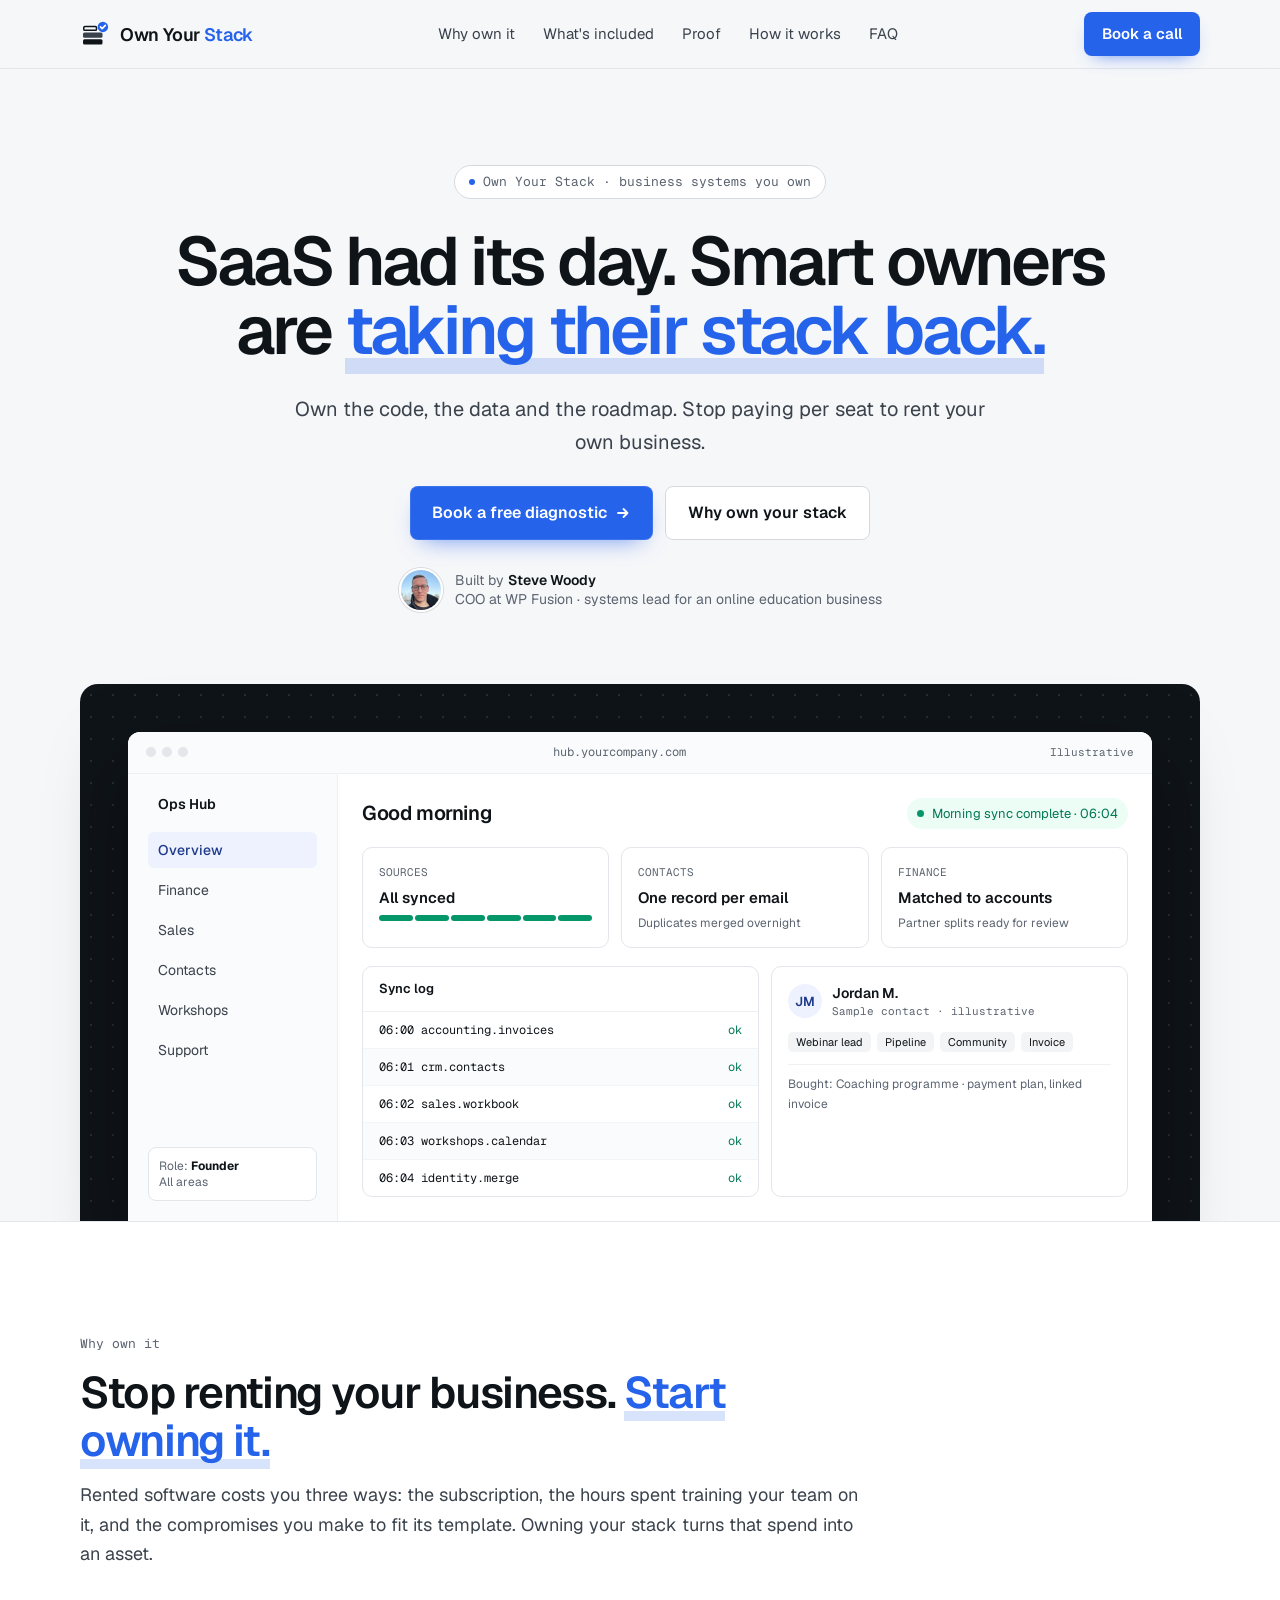
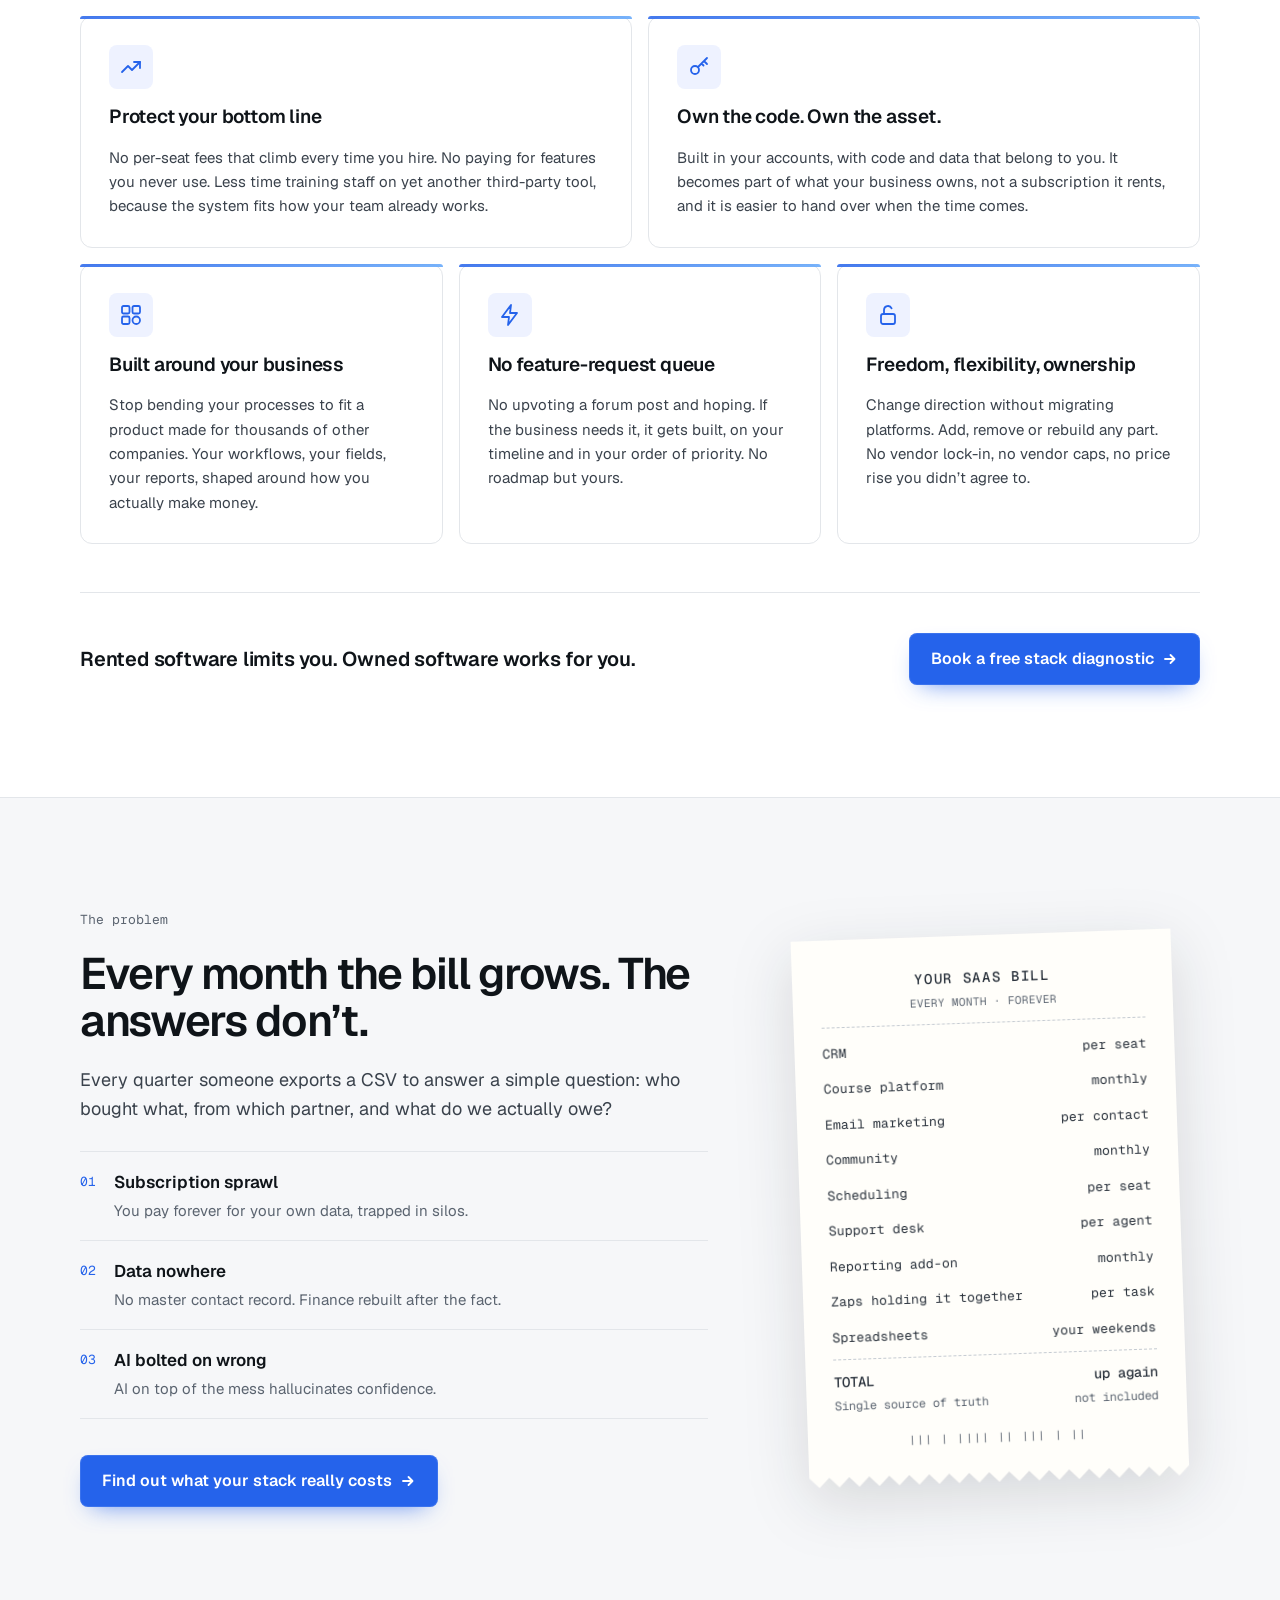
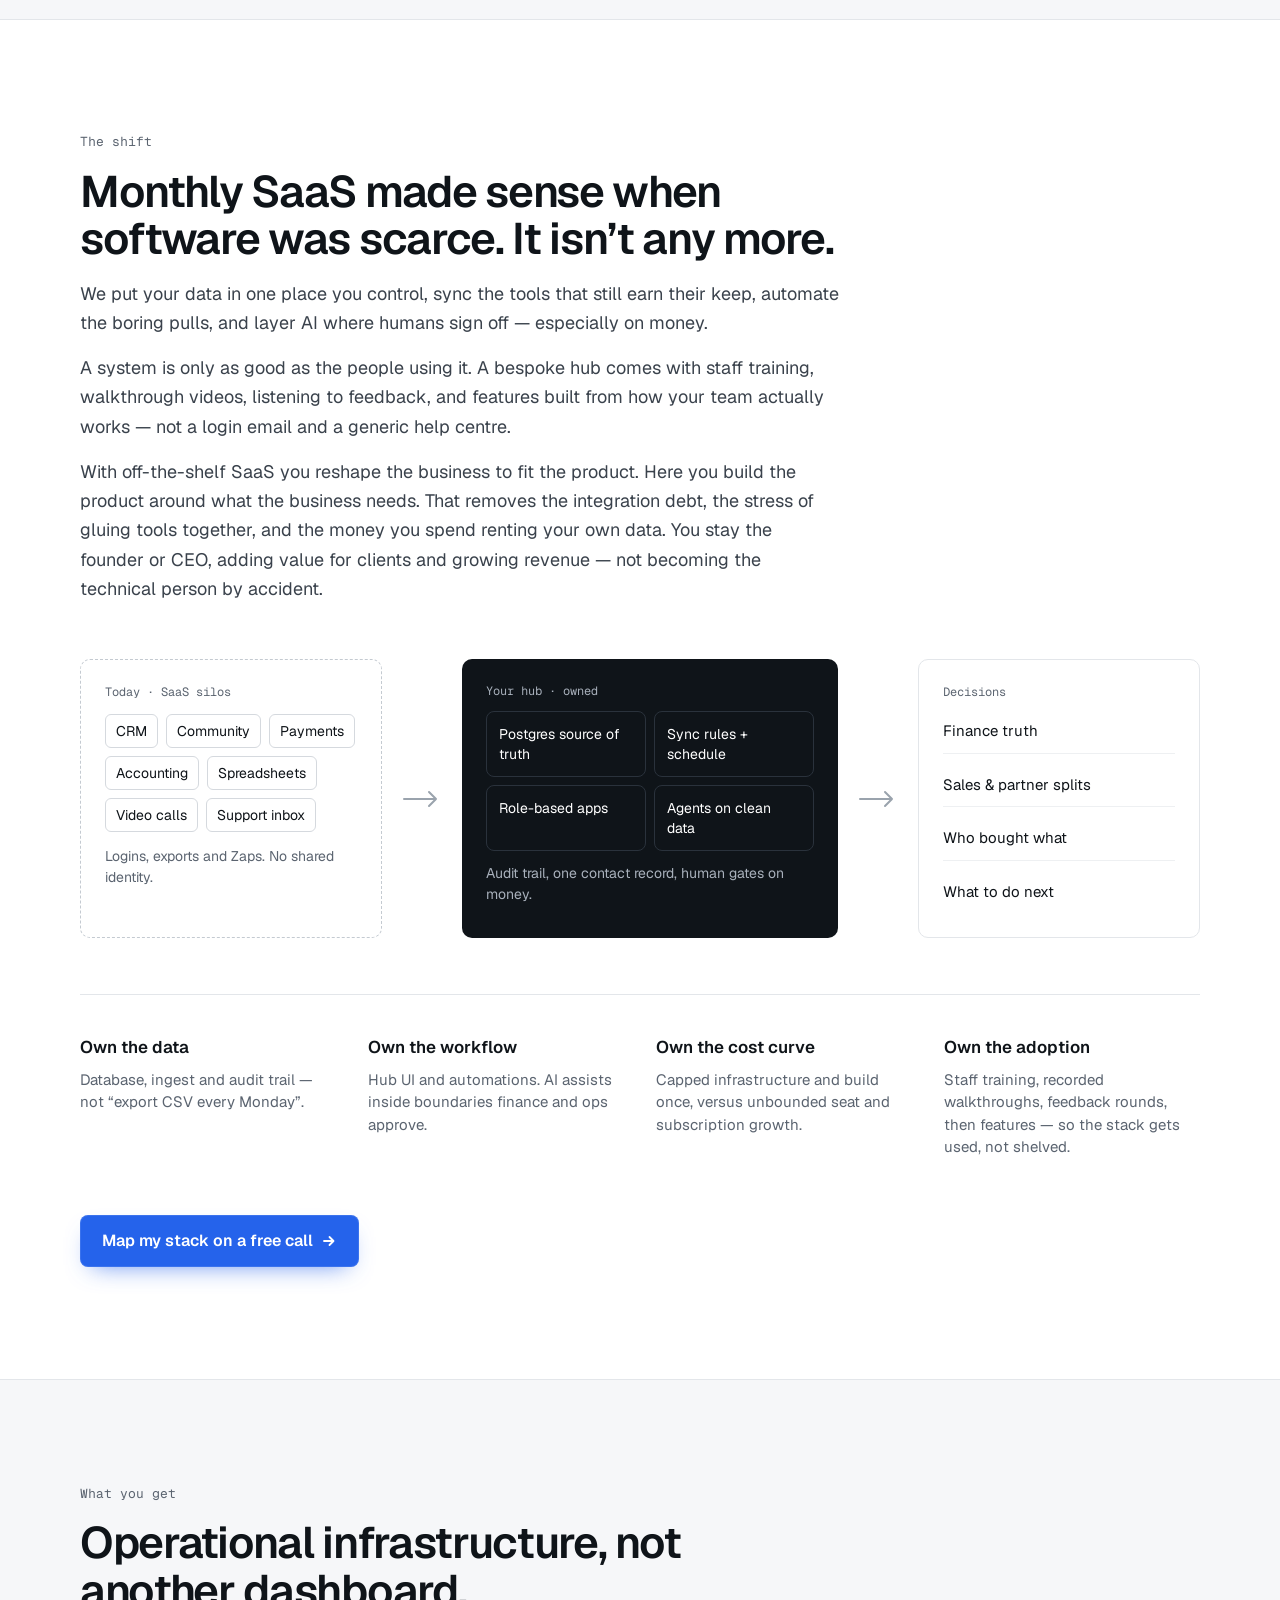
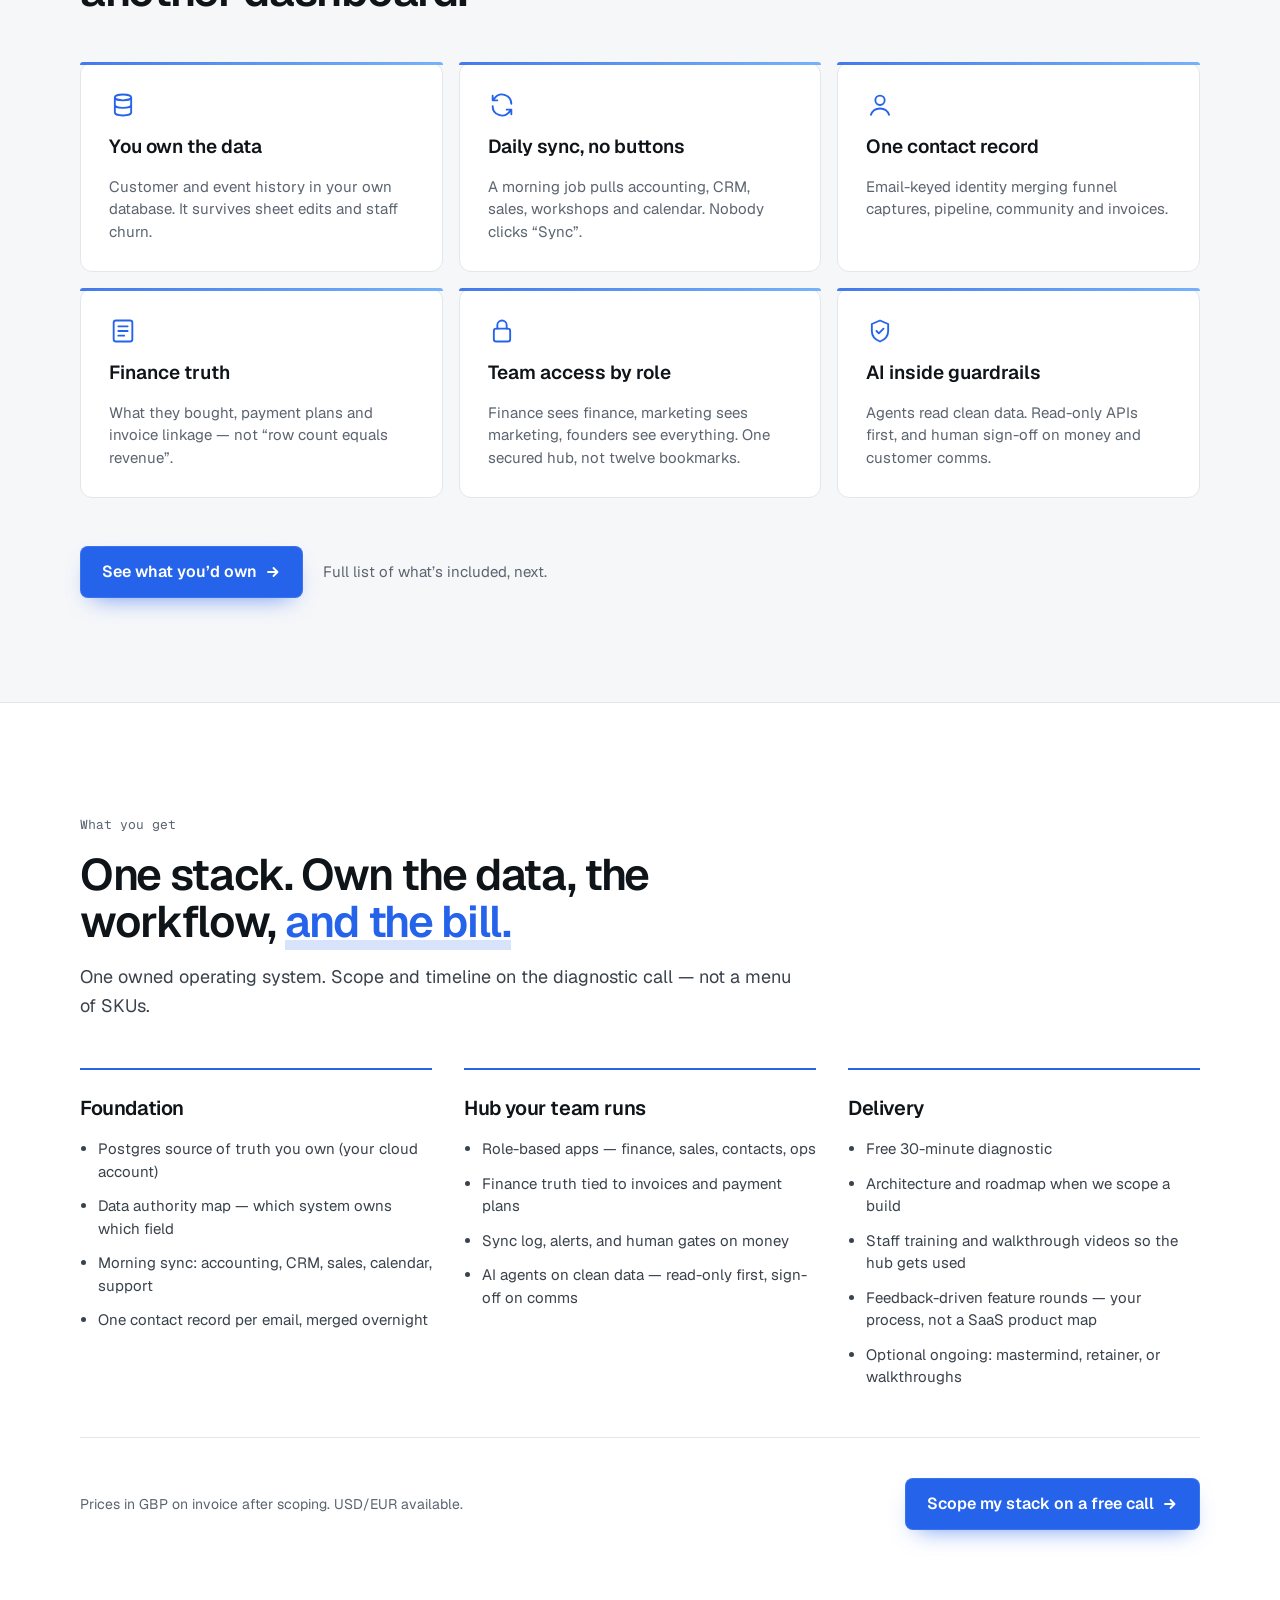
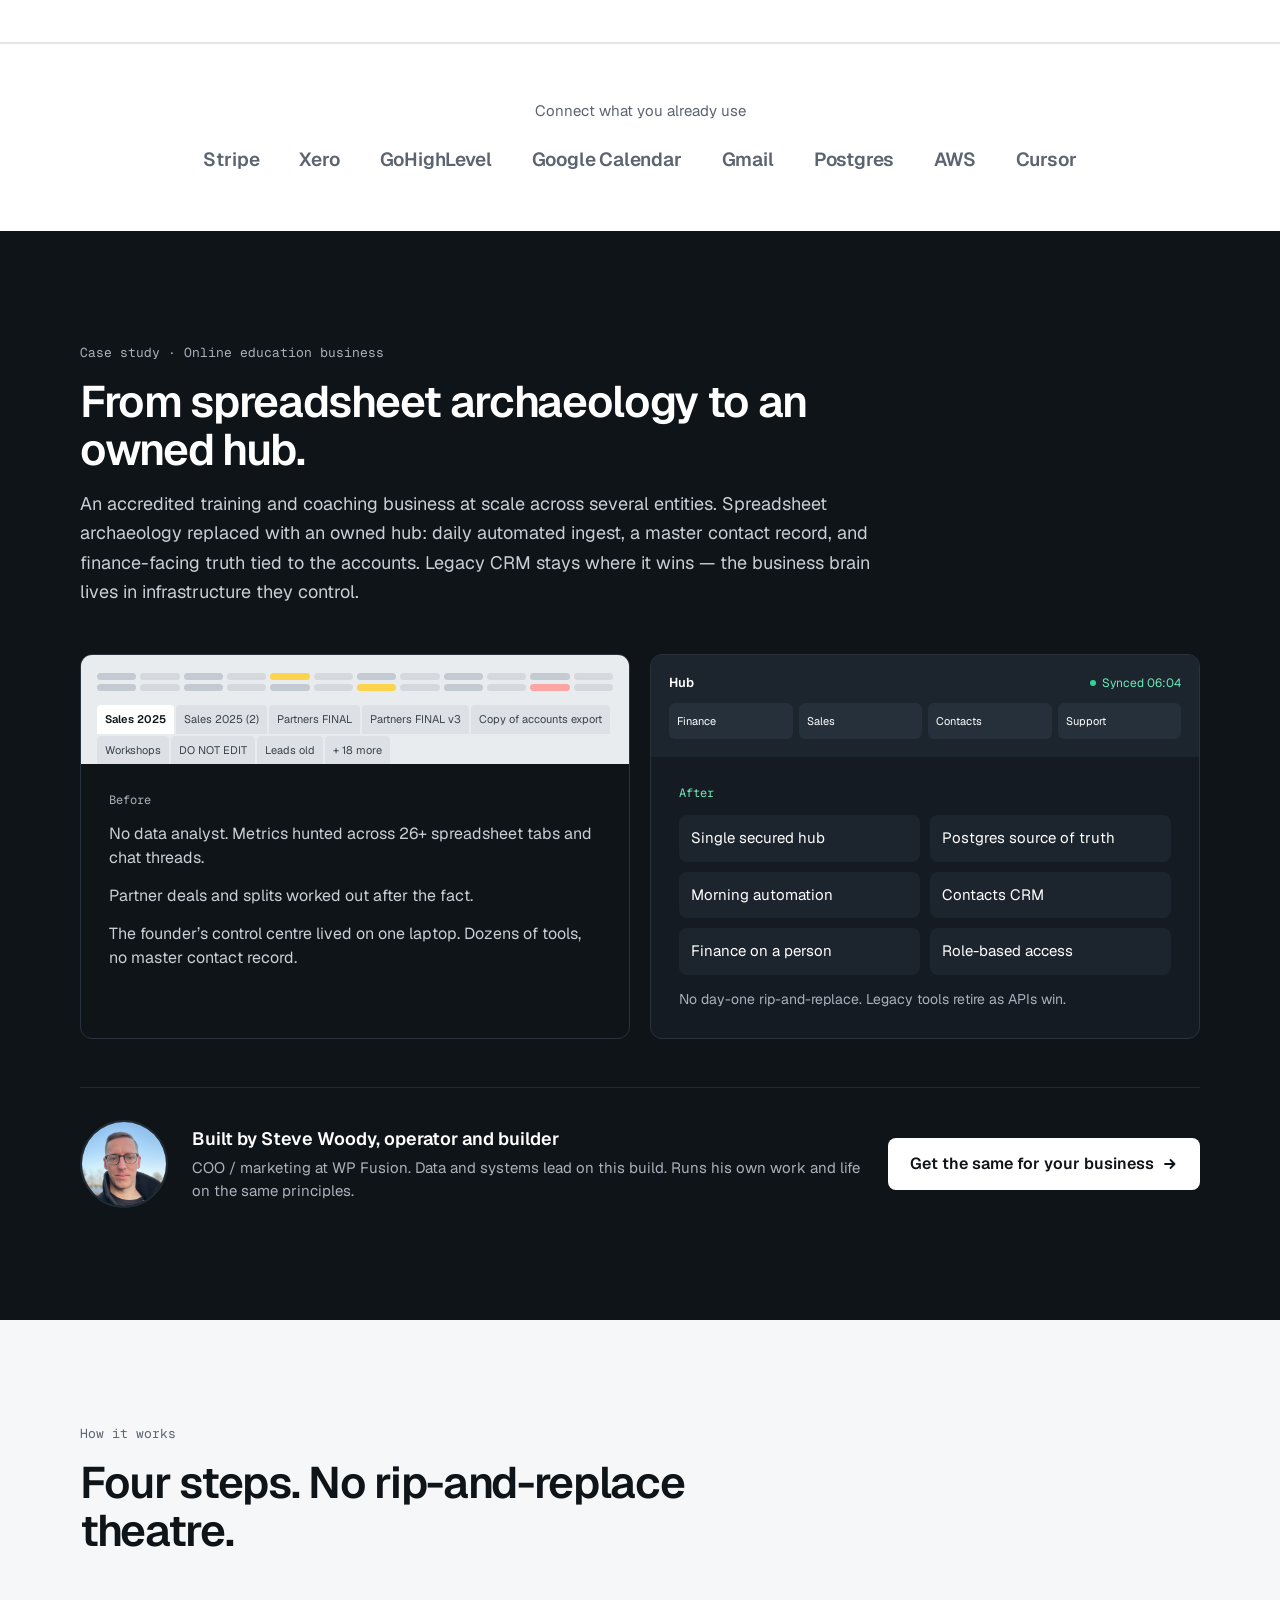
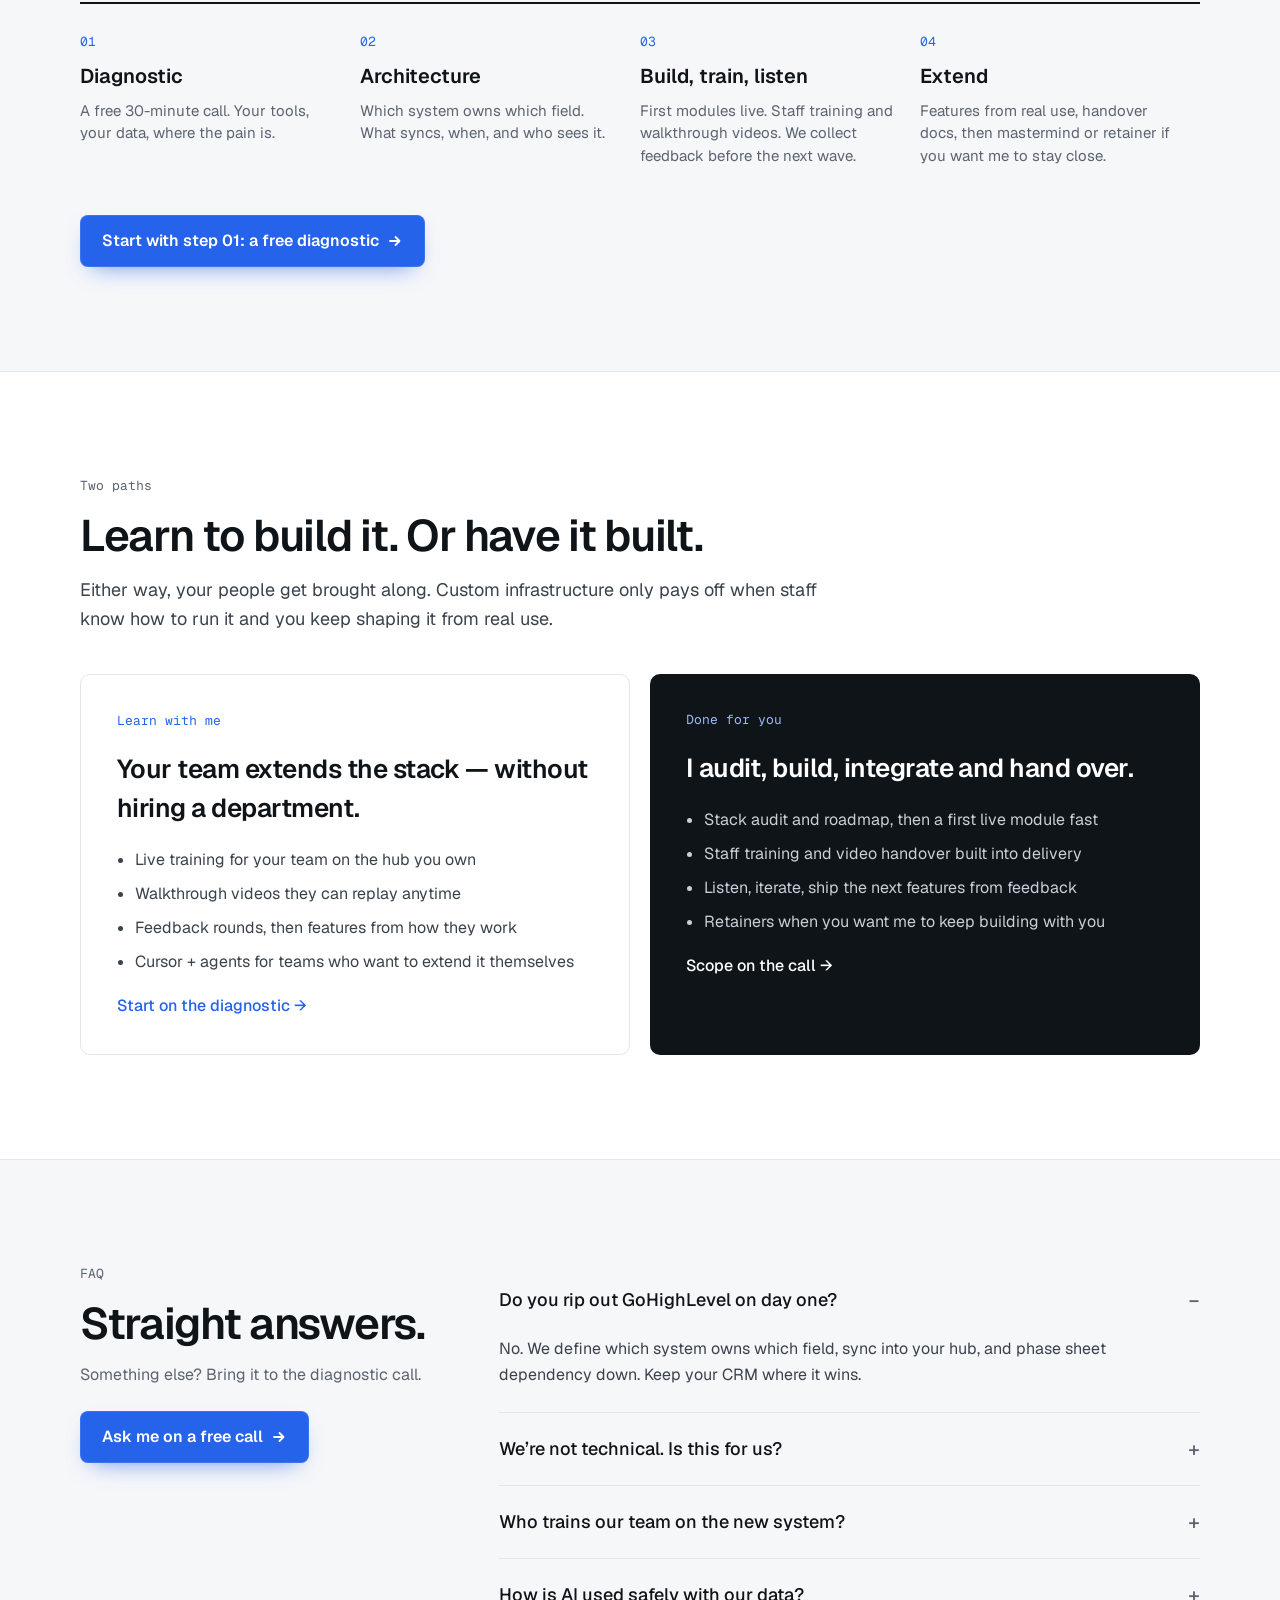
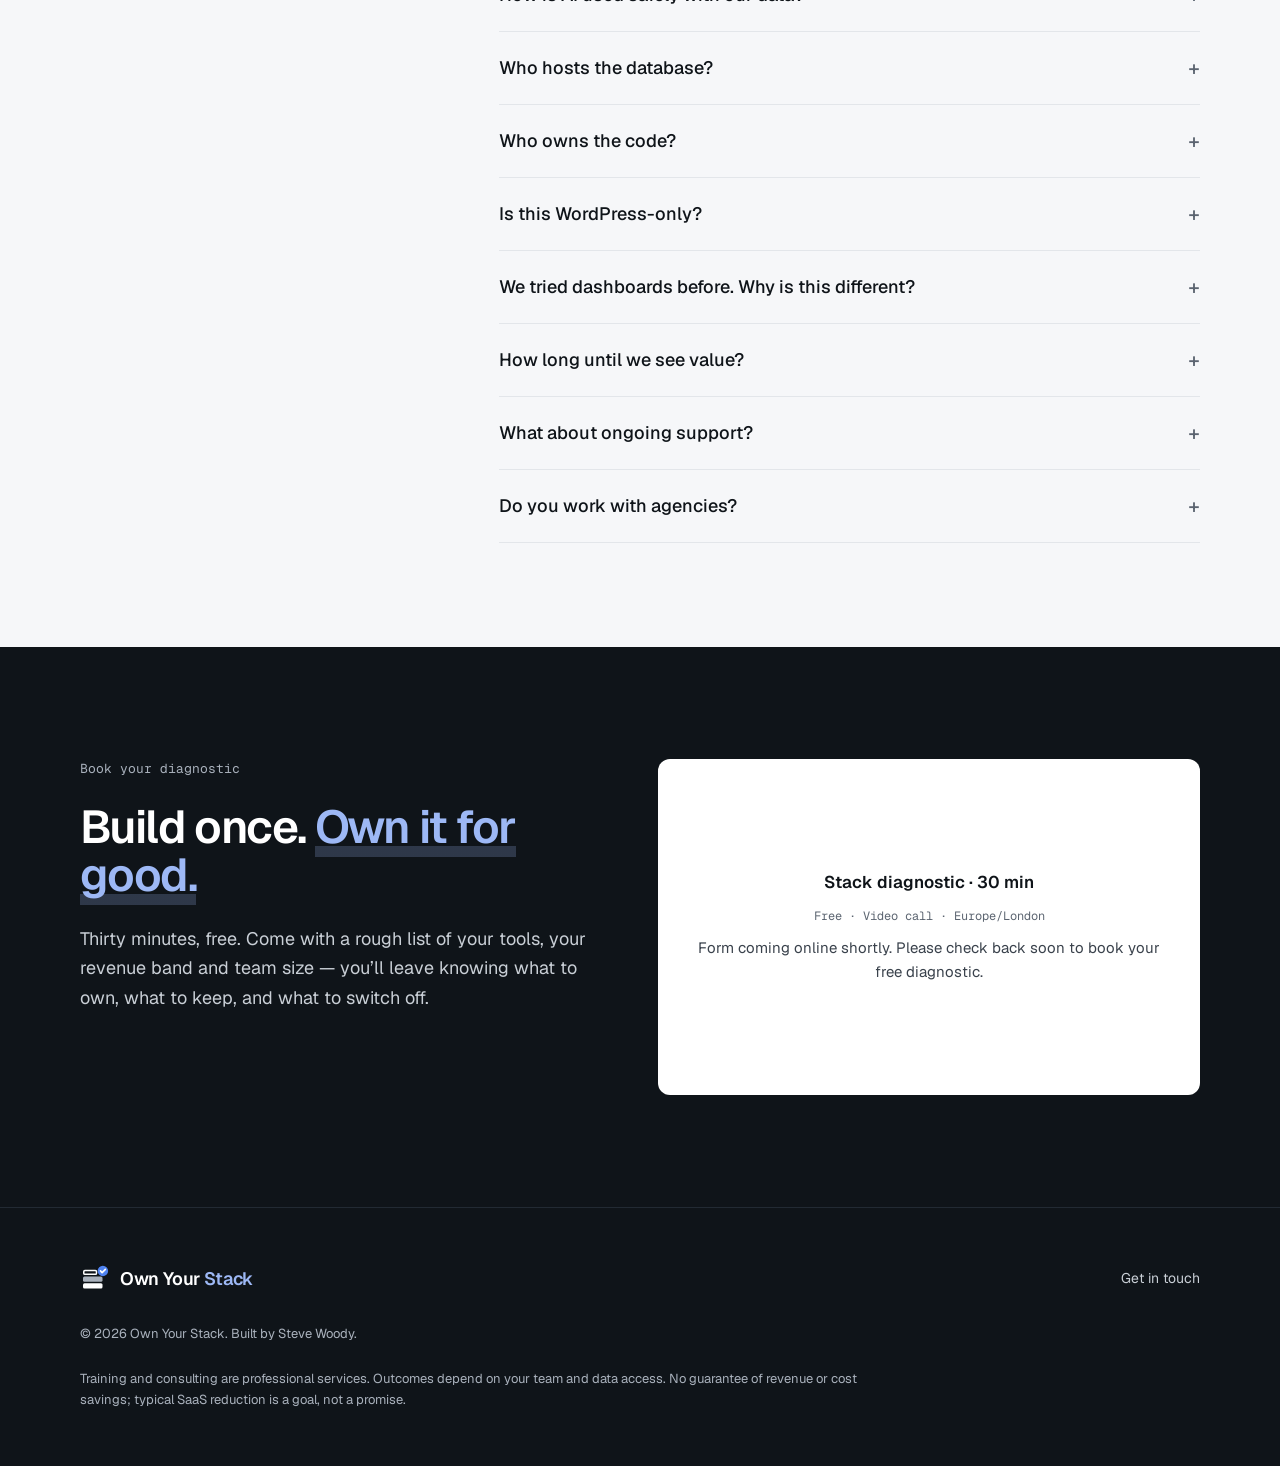
==== commit 333b6be0: "Own Your Stack rebrand" ====
--- a/own-your-stack/index.html
+++ b/own-your-stack/index.html
@@ -3,12 +3,30 @@
 <head>
   <meta charset="utf-8" />
   <meta name="viewport" content="width=device-width, initial-scale=1" />
-  <title>Own your stack — Steve Woody</title>
-  <meta name="description" content="Design and build an AI-native operating stack you own: one hub, clean data, daily automation." />
-  <link rel="preconnect" href="https://fonts.googleapis.com" />
-  <link href="https://fonts.googleapis.com/css2?family=Geist:wght@400;500;600;700&family=Geist+Mono:wght@400;500&display=swap" rel="stylesheet" />
-  <script type="module" crossorigin src="/own-your-stack/assets/index-D_t3LH-R.js"></script>
-  <link rel="stylesheet" crossorigin href="/own-your-stack/assets/index-CmiZoSM8.css">
+  <title>Own Your Stack: SaaS had its day. Take your stack back.</title>
+  <meta name="description" content="SaaS had its day. Smart owners are taking their stack back. Own the code, the data and the roadmap, and stop paying per seat to rent your own business." />
+  <link rel="canonical" href="https://stevewoody.co.uk/own-your-stack/" />
+  <link rel="icon" href="/own-your-stack/brand/favicon.svg" type="image/svg+xml" />
+  <link rel="icon" href="/own-your-stack/brand/favicon-32.png" type="image/png" sizes="32x32" />
+  <link rel="apple-touch-icon" href="/own-your-stack/brand/apple-touch-icon.png" />
+  <meta name="theme-color" content="#0F1419" />
+  <meta property="og:type" content="website" />
+  <meta property="og:site_name" content="Own Your Stack" />
+  <meta property="og:title" content="Own Your Stack: SaaS had its day. Take your stack back." />
+  <meta property="og:description" content="Own the code, the data and the roadmap. Stop paying per seat to rent your own business." />
+  <meta property="og:url" content="https://stevewoody.co.uk/own-your-stack/" />
+  <meta property="og:image" content="https://stevewoody.co.uk/own-your-stack/brand/og-image.png" />
+  <meta property="og:image:width" content="1200" />
+  <meta property="og:image:height" content="630" />
+  <meta property="og:image:alt" content="Own Your Stack logo with the headline: SaaS had its day. Smart owners are taking their stack back." />
+  <meta property="og:locale" content="en_GB" />
+  <meta name="twitter:card" content="summary_large_image" />
+  <meta name="twitter:title" content="Own Your Stack: SaaS had its day. Take your stack back." />
+  <meta name="twitter:description" content="Own the code, the data and the roadmap. Stop paying per seat to rent your own business." />
+  <meta name="twitter:image" content="https://stevewoody.co.uk/own-your-stack/brand/og-image.png" />
+  <meta name="twitter:image:alt" content="Own Your Stack logo with the headline: SaaS had its day. Smart owners are taking their stack back." />
+  <script type="module" crossorigin src="/own-your-stack/assets/index-CfLQU7HY.js"></script>
+  <link rel="stylesheet" crossorigin href="/own-your-stack/assets/index-Br9mx1qB.css">
 </head>
 <body>
   <div id="root"></div>
--- a/own-your-stack/assets/index-Br9mx1qB.css
+++ b/own-your-stack/assets/index-Br9mx1qB.css
@@ -0,0 +1 @@
+/*! tailwindcss v4.3.3 | MIT License | https://tailwindcss.com */@layer properties{@supports (((-webkit-hyphens:none)) and (not (margin-trim:inline))) or ((-moz-orient:inline) and (not (color:rgb(from red r g b)))){*,:before,:after,::backdrop{--tw-rotate-x:initial;--tw-rotate-y:initial;--tw-rotate-z:initial;--tw-skew-x:initial;--tw-skew-y:initial;--tw-border-style:solid;--tw-leading:initial;--tw-font-weight:initial;--tw-tracking:initial;--tw-shadow:0 0 #0000;--tw-shadow-color:initial;--tw-shadow-alpha:100%;--tw-inset-shadow:0 0 #0000;--tw-inset-shadow-color:initial;--tw-inset-shadow-alpha:100%;--tw-ring-color:initial;--tw-ring-shadow:0 0 #0000;--tw-inset-ring-color:initial;--tw-inset-ring-shadow:0 0 #0000;--tw-ring-inset:initial;--tw-ring-offset-width:0px;--tw-ring-offset-color:#fff;--tw-ring-offset-shadow:0 0 #0000;--tw-blur:initial;--tw-brightness:initial;--tw-contrast:initial;--tw-grayscale:initial;--tw-hue-rotate:initial;--tw-invert:initial;--tw-opacity:initial;--tw-saturate:initial;--tw-sepia:initial;--tw-drop-shadow:initial;--tw-drop-shadow-color:initial;--tw-drop-shadow-alpha:100%;--tw-drop-shadow-size:initial;--tw-backdrop-blur:initial;--tw-backdrop-brightness:initial;--tw-backdrop-contrast:initial;--tw-backdrop-grayscale:initial;--tw-backdrop-hue-rotate:initial;--tw-backdrop-invert:initial;--tw-backdrop-opacity:initial;--tw-backdrop-saturate:initial;--tw-backdrop-sepia:initial;--tw-duration:initial;--tw-translate-x:0;--tw-translate-y:0;--tw-translate-z:0;--tw-outline-style:solid}}}@layer theme{:root,:host{--font-sans:"Geist", system-ui, sans-serif;--font-mono:"Geist Mono", ui-monospace, monospace;--color-white:#fff;--spacing:.25rem;--container-xl:36rem;--text-xs:.75rem;--text-xs--line-height:calc(1 / .75);--text-sm:.875rem;--text-sm--line-height:calc(1.25 / .875);--text-base:1rem;--text-base--line-height: 1.5 ;--text-lg:1.125rem;--text-lg--line-height:calc(1.75 / 1.125);--text-xl:1.25rem;--text-xl--line-height:calc(1.75 / 1.25);--font-weight-normal:400;--font-weight-medium:500;--font-weight-semibold:600;--leading-snug:1.375;--leading-normal:1.5;--leading-relaxed:1.625;--radius-sm:.25rem;--radius-md:.375rem;--radius-lg:.5rem;--radius-xl:.75rem;--default-transition-duration:.15s;--default-transition-timing-function:cubic-bezier(.4, 0, .2, 1);--default-font-family:var(--font-sans);--default-mono-font-family:var(--font-mono);--color-ink:#0f1419;--color-paper:#f6f7f9;--color-accent:#2563eb;--color-accent-hover:#1d4ed8;--color-accent-tint:#eef2ff;--color-muted:#5b6470;--color-body:#3a424c;--color-line:#e3e6ea;--color-line-strong:#d5d9de;--color-ink-2:#151b22;--color-ink-line:#2a323c;--color-on-ink-muted:#a9b1bc}}@layer base{*,:after,:before,::backdrop{box-sizing:border-box;border:0 solid;margin:0;padding:0}::file-selector-button{box-sizing:border-box;border:0 solid;margin:0;padding:0}html,:host{-webkit-text-size-adjust:100%;-moz-tab-size:4;tab-size:4;line-height:1.5;font-family:var(--default-font-family,-apple-system, BlinkMacSystemFont, "Segoe UI", Roboto, "Helvetica Neue", "Noto Sans", Arial, sans-serif, "Apple Color Emoji", "Segoe UI Emoji", "Segoe UI Symbol", "Noto Color Emoji");font-feature-settings:var(--default-font-feature-settings,normal);font-variation-settings:var(--default-font-variation-settings,normal);-webkit-tap-highlight-color:transparent}hr{height:0;color:inherit;border-top-width:1px}abbr:where([title]){-webkit-text-decoration:underline dotted;text-decoration:underline dotted}h1,h2,h3,h4,h5,h6{font-size:inherit;font-weight:inherit}a{color:inherit;-webkit-text-decoration:inherit;text-decoration:inherit}b,strong{font-weight:bolder}code,kbd,samp,pre{font-family:var(--default-mono-font-family,ui-monospace, SFMono-Regular, Menlo, Monaco, Consolas, "Liberation Mono", "Courier New", monospace);font-feature-settings:var(--default-mono-font-feature-settings,normal);font-variation-settings:var(--default-mono-font-variation-settings,normal);font-size:1em}small{font-size:80%}sub,sup{vertical-align:baseline;font-size:75%;line-height:0;position:relative}sub{bottom:-.25em}sup{top:-.5em}table{text-indent:0;border-color:inherit;border-collapse:collapse}:-moz-focusring:where(:not(iframe)){outline:auto}progress{vertical-align:baseline}summary{display:list-item}ol,ul,menu{list-style:none}img,svg,video,canvas,audio,iframe,embed,object{vertical-align:middle;display:block}img,video{max-width:100%;height:auto}button,input,select,optgroup,textarea{font:inherit;font-feature-settings:inherit;font-variation-settings:inherit;letter-spacing:inherit;color:inherit;opacity:1;background-color:#0000;border-radius:0}::file-selector-button{font:inherit;font-feature-settings:inherit;font-variation-settings:inherit;letter-spacing:inherit;color:inherit;opacity:1;background-color:#0000;border-radius:0}:where(select:is([multiple],[size])) optgroup{font-weight:bolder}:where(select:is([multiple],[size])) optgroup option{padding-inline-start:20px}::file-selector-button{margin-inline-end:4px}::placeholder{opacity:1}@supports (not ((-webkit-appearance:-apple-pay-button))) or (contain-intrinsic-size:1px){::placeholder{color:currentColor}@supports (color:color-mix(in lab,red,red)){::placeholder{color:color-mix(in oklab,currentcolor 50%,transparent)}}}textarea{resize:vertical}::-webkit-search-decoration{-webkit-appearance:none}::-webkit-date-and-time-value{min-height:1lh;text-align:inherit}::-webkit-datetime-edit{display:inline-flex}::-webkit-datetime-edit-fields-wrapper{padding:0}::-webkit-datetime-edit{padding-block:0}::-webkit-datetime-edit-year-field{padding-block:0}::-webkit-datetime-edit-month-field{padding-block:0}::-webkit-datetime-edit-day-field{padding-block:0}::-webkit-datetime-edit-hour-field{padding-block:0}::-webkit-datetime-edit-minute-field{padding-block:0}::-webkit-datetime-edit-second-field{padding-block:0}::-webkit-datetime-edit-millisecond-field{padding-block:0}::-webkit-datetime-edit-meridiem-field{padding-block:0}::-webkit-calendar-picker-indicator{line-height:1}:-moz-ui-invalid{box-shadow:none}button,input:where([type=button],[type=reset],[type=submit]){-webkit-appearance:button;-moz-appearance:button;appearance:button}::file-selector-button{-webkit-appearance:button;-moz-appearance:button;appearance:button}::-webkit-inner-spin-button{height:auto}::-webkit-outer-spin-button{height:auto}[hidden]:where(:not([hidden=until-found])){display:none!important}}@layer components;@layer utilities{.sr-only{clip-path:inset(50%);white-space:nowrap;border-width:0;width:1px;height:1px;margin:-1px;padding:0;position:absolute;overflow:hidden}.absolute{position:absolute}.fixed{position:fixed}.sticky{position:sticky}.top-0{top:0}.-left-\[10000px\]{left:-10000px}.z-10{z-index:10}.m-0{margin:0}.mx-auto{margin-inline:auto}.mt-1\.5{margin-top:calc(var(--spacing) * 1.5)}.mt-2{margin-top:calc(var(--spacing) * 2)}.mt-4{margin-top:calc(var(--spacing) * 4)}.mt-\[72px\]{margin-top:72px}.mt-auto{margin-top:auto}.block{display:block}.flex{display:flex}.grid{display:grid}.hidden{display:none}.inline{display:inline}.inline-flex{display:inline-flex}.size-1\.5{width:calc(var(--spacing) * 1.5);height:calc(var(--spacing) * 1.5)}.size-2\.5{width:calc(var(--spacing) * 2.5);height:calc(var(--spacing) * 2.5)}.size-6{width:calc(var(--spacing) * 6);height:calc(var(--spacing) * 6)}.size-11{width:calc(var(--spacing) * 11);height:calc(var(--spacing) * 11)}.size-\[7px\]{width:7px;height:7px}.size-\[34px\]{width:34px;height:34px}.size-\[88px\]{width:88px;height:88px}.h-1\.5{height:calc(var(--spacing) * 1.5)}.h-\[7px\]{height:7px}.h-\[68px\]{height:68px}.h-px{height:1px}.min-h-6{min-height:calc(var(--spacing) * 6)}.min-h-11{min-height:calc(var(--spacing) * 11)}.min-h-12{min-height:calc(var(--spacing) * 12)}.min-h-\[280px\]{min-height:280px}.min-h-\[420px\]{min-height:420px}.min-h-\[440px\]{min-height:440px}.w-\[210px\]{width:210px}.w-full{width:100%}.w-px{width:1px}.max-w-\[380px\]{max-width:380px}.max-w-\[720px\]{max-width:720px}.max-w-\[760px\]{max-width:760px}.max-w-\[780px\]{max-width:780px}.max-w-\[820px\]{max-width:820px}.max-w-\[1020px\]{max-width:1020px}.max-w-\[1200px\]{max-width:1200px}.max-w-xl{max-width:var(--container-xl)}.min-w-0{min-width:0}.flex-1{flex:1}.flex-\[0_1_420px\]{flex:0 420px}.flex-\[1\.3_1_320px\]{flex:1.3 320px}.flex-\[1_1_240px\]{flex:240px}.flex-\[1_1_260px\]{flex:260px}.flex-\[1_1_300px\]{flex:300px}.flex-\[1_1_400px\]{flex:400px}.flex-\[1_1_420px\]{flex:420px}.flex-\[1_1_440px\]{flex:440px}.flex-\[1_1_460px\]{flex:460px}.flex-\[2_1_560px\]{flex:2 560px}.shrink-0{flex-shrink:0}.flex-grow{flex-grow:1}.-rotate-2{rotate:-2deg}.transform{transform:var(--tw-rotate-x,) var(--tw-rotate-y,) var(--tw-rotate-z,) var(--tw-skew-x,) var(--tw-skew-y,)}.cursor-pointer{cursor:pointer}.resize-y{resize:vertical}.list-disc{list-style-type:disc}.list-none{list-style-type:none}.grid-cols-2{grid-template-columns:repeat(2,minmax(0,1fr))}.grid-cols-4{grid-template-columns:repeat(4,minmax(0,1fr))}.grid-cols-12{grid-template-columns:repeat(12,minmax(0,1fr))}.grid-cols-\[repeat\(auto-fit\,minmax\(170px\,1fr\)\)\]{grid-template-columns:repeat(auto-fit,minmax(170px,1fr))}.grid-cols-\[repeat\(auto-fit\,minmax\(240px\,1fr\)\)\]{grid-template-columns:repeat(auto-fit,minmax(240px,1fr))}.grid-cols-\[repeat\(auto-fit\,minmax\(300px\,1fr\)\)\]{grid-template-columns:repeat(auto-fit,minmax(300px,1fr))}.grid-cols-\[repeat\(auto-fit\,minmax\(320px\,1fr\)\)\]{grid-template-columns:repeat(auto-fit,minmax(320px,1fr))}.flex-col{flex-direction:column}.flex-wrap{flex-wrap:wrap}.items-center{align-items:center}.items-start{align-items:flex-start}.items-stretch{align-items:stretch}.justify-between{justify-content:space-between}.justify-center{justify-content:center}.gap-0{gap:0}.gap-0\.5{gap:calc(var(--spacing) * .5)}.gap-1{gap:var(--spacing)}.gap-1\.5{gap:calc(var(--spacing) * 1.5)}.gap-2{gap:calc(var(--spacing) * 2)}.gap-2\.5{gap:calc(var(--spacing) * 2.5)}.gap-3{gap:calc(var(--spacing) * 3)}.gap-3\.5{gap:calc(var(--spacing) * 3.5)}.gap-4{gap:calc(var(--spacing) * 4)}.gap-5{gap:calc(var(--spacing) * 5)}.gap-6{gap:calc(var(--spacing) * 6)}.gap-7{gap:calc(var(--spacing) * 7)}.gap-8{gap:calc(var(--spacing) * 8)}.gap-10{gap:calc(var(--spacing) * 10)}.gap-12{gap:calc(var(--spacing) * 12)}.gap-\[18px\]{gap:18px}.gap-x-5{column-gap:calc(var(--spacing) * 5)}.gap-x-10{column-gap:calc(var(--spacing) * 10)}.gap-y-3{row-gap:calc(var(--spacing) * 3)}.overflow-hidden{overflow:hidden}.rounded-\[5px\]{border-radius:5px}.rounded-\[10px\]{border-radius:10px}.rounded-full{border-radius:3.40282e38px}.rounded-lg{border-radius:var(--radius-lg)}.rounded-md{border-radius:var(--radius-md)}.rounded-sm{border-radius:var(--radius-sm)}.rounded-xl{border-radius:var(--radius-xl)}.rounded-t{border-top-left-radius:.25rem;border-top-right-radius:.25rem}.rounded-t-\[18px\]{border-top-left-radius:18px;border-top-right-radius:18px}.rounded-t-xl{border-top-left-radius:var(--radius-xl);border-top-right-radius:var(--radius-xl)}.border{border-style:var(--tw-border-style);border-width:1px}.border-0{border-style:var(--tw-border-style);border-width:0}.border-2{border-style:var(--tw-border-style);border-width:2px}.border-y{border-block-style:var(--tw-border-style);border-block-width:1px}.border-t{border-top-style:var(--tw-border-style);border-top-width:1px}.border-t-2{border-top-style:var(--tw-border-style);border-top-width:2px}.border-r{border-right-style:var(--tw-border-style);border-right-width:1px}.border-b{border-bottom-style:var(--tw-border-style);border-bottom-width:1px}.border-dashed{--tw-border-style:dashed;border-style:dashed}.border-\[\#222A33\]{border-color:#222a33}.border-\[\#B42318\]{border-color:#b42318}.border-\[\#C4CAD1\]{border-color:#c4cad1}.border-\[\#E3E6EA\]{border-color:#e3e6ea}.border-\[\#EEF0F2\]{border-color:#eef0f2}.border-\[\#F2F4F6\]{border-color:#f2f4f6}.border-accent{border-color:var(--color-accent)}.border-ink{border-color:var(--color-ink)}.border-ink-line{border-color:var(--color-ink-line)}.border-line{border-color:var(--color-line)}.border-line-strong{border-color:var(--color-line-strong)}.border-white{border-color:var(--color-white)}.bg-\[\#1C242D\]{background-color:#1c242d}.bg-\[\#34D399\]{background-color:#34d399}.bg-\[\#151B22\]{background-color:#151b22}.bg-\[\#26303B\]{background-color:#26303b}.bg-\[\#059669\]{background-color:#059669}.bg-\[\#C4CAD1\]{background-color:#c4cad1}.bg-\[\#D5D9DE\]{background-color:#d5d9de}.bg-\[\#DDE1E6\]{background-color:#dde1e6}.bg-\[\#E3E6EA\]{background-color:#e3e6ea}.bg-\[\#E9ECEF\]{background-color:#e9ecef}.bg-\[\#ECFDF5\]{background-color:#ecfdf5}.bg-\[\#EEF2FF\]{background-color:#eef2ff}.bg-\[\#F2F4F6\]{background-color:#f2f4f6}.bg-\[\#FAFBFC\]{background-color:#fafbfc}.bg-\[\#FCA5A5\]{background-color:#fca5a5}.bg-\[\#FCD34D\]{background-color:#fcd34d}.bg-\[\#FEF3F2\]{background-color:#fef3f2}.bg-\[\#FFFEFA\]{background-color:#fffefa}.bg-accent{background-color:var(--color-accent)}.bg-accent-tint{background-color:var(--color-accent-tint)}.bg-ink{background-color:var(--color-ink)}.bg-paper{background-color:var(--color-paper)}.bg-paper\/90{background-color:#f6f7f9e6}@supports (color:color-mix(in lab,red,red)){.bg-paper\/90{background-color:color-mix(in oklab,var(--color-paper) 90%,transparent)}}.bg-white{background-color:var(--color-white)}.object-cover{object-fit:cover}.p-0{padding:0}.p-2\.5{padding:calc(var(--spacing) * 2.5)}.p-3{padding:calc(var(--spacing) * 3)}.p-4{padding:calc(var(--spacing) * 4)}.p-5{padding:calc(var(--spacing) * 5)}.p-6{padding:calc(var(--spacing) * 6)}.p-7{padding:calc(var(--spacing) * 7)}.p-9{padding:calc(var(--spacing) * 9)}.p-\[18px\]{padding:18px}.px-1{padding-inline:var(--spacing)}.px-2{padding-inline:calc(var(--spacing) * 2)}.px-2\.5{padding-inline:calc(var(--spacing) * 2.5)}.px-3{padding-inline:calc(var(--spacing) * 3)}.px-3\.5{padding-inline:calc(var(--spacing) * 3.5)}.px-4{padding-inline:calc(var(--spacing) * 4)}.px-5{padding-inline:calc(var(--spacing) * 5)}.px-7{padding-inline:calc(var(--spacing) * 7)}.px-\[7px\]{padding-inline:7px}.px-\[18px\]{padding-inline:18px}.px-\[22px\]{padding-inline:22px}.py-0\.5{padding-block:calc(var(--spacing) * .5)}.py-1\.5{padding-block:calc(var(--spacing) * 1.5)}.py-2{padding-block:calc(var(--spacing) * 2)}.py-2\.5{padding-block:calc(var(--spacing) * 2.5)}.py-3{padding-block:calc(var(--spacing) * 3)}.py-3\.5{padding-block:calc(var(--spacing) * 3.5)}.py-5{padding-block:calc(var(--spacing) * 5)}.py-14{padding-block:calc(var(--spacing) * 14)}.py-20{padding-block:calc(var(--spacing) * 20)}.py-\[18px\]{padding-block:18px}.py-\[22px\]{padding-block:22px}.py-\[72px\]{padding-block:72px}.pt-0\.5{padding-top:calc(var(--spacing) * .5)}.pt-2\.5{padding-top:calc(var(--spacing) * 2.5)}.pt-3{padding-top:calc(var(--spacing) * 3)}.pt-3\.5{padding-top:calc(var(--spacing) * 3.5)}.pt-5{padding-top:calc(var(--spacing) * 5)}.pt-6{padding-top:calc(var(--spacing) * 6)}.pt-7{padding-top:calc(var(--spacing) * 7)}.pt-8{padding-top:calc(var(--spacing) * 8)}.pt-10{padding-top:calc(var(--spacing) * 10)}.pt-12{padding-top:calc(var(--spacing) * 12)}.pt-20{padding-top:calc(var(--spacing) * 20)}.pt-\[18px\]{padding-top:18px}.pr-6{padding-right:calc(var(--spacing) * 6)}.pr-10{padding-right:calc(var(--spacing) * 10)}.pb-0{padding-bottom:0}.pb-3{padding-bottom:calc(var(--spacing) * 3)}.pb-3\.5{padding-bottom:calc(var(--spacing) * 3.5)}.pb-6{padding-bottom:calc(var(--spacing) * 6)}.pb-14{padding-bottom:calc(var(--spacing) * 14)}.pl-\[18px\]{padding-left:18px}.text-center{text-align:center}.text-left{text-align:left}.font-mono{font-family:var(--font-mono)}.text-base{font-size:var(--text-base);line-height:var(--tw-leading,var(--text-base--line-height))}.text-lg{font-size:var(--text-lg);line-height:var(--tw-leading,var(--text-lg--line-height))}.text-sm{font-size:var(--text-sm);line-height:var(--tw-leading,var(--text-sm--line-height))}.text-xl{font-size:var(--text-xl);line-height:var(--tw-leading,var(--text-xl--line-height))}.text-xs{font-size:var(--text-xs);line-height:var(--tw-leading,var(--text-xs--line-height))}.text-\[11px\]{font-size:11px}.text-\[13px\]{font-size:13px}.text-\[15px\]{font-size:15px}.text-\[17px\]{font-size:17px}.text-\[18px\]{font-size:18px}.text-\[19px\]{font-size:19px}.text-\[26px\]{font-size:26px}.text-\[30px\]{font-size:30px}.text-\[34px\]{font-size:34px}.text-\[40px\]{font-size:40px}.leading-\[1\.06\]{--tw-leading:1.06;line-height:1.06}.leading-\[1\.08\]{--tw-leading:1.08;line-height:1.08}.leading-normal{--tw-leading:var(--leading-normal);line-height:var(--leading-normal)}.leading-relaxed{--tw-leading:var(--leading-relaxed);line-height:var(--leading-relaxed)}.leading-snug{--tw-leading:var(--leading-snug);line-height:var(--leading-snug)}.font-medium{--tw-font-weight:var(--font-weight-medium);font-weight:var(--font-weight-medium)}.font-normal{--tw-font-weight:var(--font-weight-normal);font-weight:var(--font-weight-normal)}.font-semibold{--tw-font-weight:var(--font-weight-semibold);font-weight:var(--font-weight-semibold)}.tracking-\[-0\.01em\]{--tw-tracking:-.01em;letter-spacing:-.01em}.tracking-\[-0\.02em\]{--tw-tracking:-.02em;letter-spacing:-.02em}.tracking-\[-0\.03em\]{--tw-tracking:-.03em;letter-spacing:-.03em}.tracking-\[-0\.04em\]{--tw-tracking:-.04em;letter-spacing:-.04em}.tracking-\[-0\.035em\]{--tw-tracking:-.035em;letter-spacing:-.035em}.tracking-\[0\.1em\]{--tw-tracking:.1em;letter-spacing:.1em}.tracking-\[0\.12em\]{--tw-tracking:.12em;letter-spacing:.12em}.text-\[\#1E3A8A\]{color:#1e3a8a}.text-\[\#2A323C\]{color:#2a323c}.text-\[\#6EE7B7\]{color:#6ee7b7}.text-\[\#9DB8F5\]{color:#9db8f5}.text-\[\#065F46\]{color:#065f46}.text-\[\#047857\]{color:#047857}.text-\[\#912018\]{color:#912018}.text-\[\#B42318\]{color:#b42318}.text-\[\#C9CFD6\]{color:#c9cfd6}.text-accent{color:var(--color-accent)}.text-body{color:var(--color-body)}.text-ink{color:var(--color-ink)}.text-muted{color:var(--color-muted)}.text-on-ink-muted{color:var(--color-on-ink-muted)}.text-white{color:var(--color-white)}.no-underline{text-decoration-line:none}.shadow-\[0_8px_18px_-10px_rgba\(37\,99\,235\,0\.8\)\]{--tw-shadow:0 8px 18px -10px var(--tw-shadow-color,#2563ebcc);box-shadow:var(--tw-inset-shadow),var(--tw-inset-ring-shadow),var(--tw-ring-offset-shadow),var(--tw-ring-shadow),var(--tw-shadow)}.shadow-\[0_10px_24px_-12px_rgba\(37\,99\,235\,0\.75\)\]{--tw-shadow:0 10px 24px -12px var(--tw-shadow-color,#2563ebbf);box-shadow:var(--tw-inset-shadow),var(--tw-inset-ring-shadow),var(--tw-ring-offset-shadow),var(--tw-ring-shadow),var(--tw-shadow)}.shadow-\[0_30px_80px_rgba\(0\,0\,0\,0\.35\)\]{--tw-shadow:0 30px 80px var(--tw-shadow-color,#00000059);box-shadow:var(--tw-inset-shadow),var(--tw-inset-ring-shadow),var(--tw-ring-offset-shadow),var(--tw-ring-shadow),var(--tw-shadow)}.ring-1{--tw-ring-shadow:var(--tw-ring-inset,) 0 0 0 calc(1px + var(--tw-ring-offset-width)) var(--tw-ring-color,currentcolor);box-shadow:var(--tw-inset-shadow),var(--tw-inset-ring-shadow),var(--tw-ring-offset-shadow),var(--tw-ring-shadow),var(--tw-shadow)}.ring-line-strong{--tw-ring-color:var(--color-line-strong)}.ring-white\/10{--tw-ring-color:#ffffff1a}@supports (color:color-mix(in lab,red,red)){.ring-white\/10{--tw-ring-color:color-mix(in oklab, var(--color-white) 10%, transparent)}}.drop-shadow-\[0_18px_30px_rgba\(15\,20\,25\,0\.14\)\]{--tw-drop-shadow-size:drop-shadow(0 18px 30px var(--tw-drop-shadow-color,#0f141924));--tw-drop-shadow:var(--tw-drop-shadow-size);filter:var(--tw-blur,) var(--tw-brightness,) var(--tw-contrast,) var(--tw-grayscale,) var(--tw-hue-rotate,) var(--tw-invert,) var(--tw-saturate,) var(--tw-sepia,) var(--tw-drop-shadow,)}.backdrop-blur{--tw-backdrop-blur:blur(8px);-webkit-backdrop-filter:var(--tw-backdrop-blur,) var(--tw-backdrop-brightness,) var(--tw-backdrop-contrast,) var(--tw-backdrop-grayscale,) var(--tw-backdrop-hue-rotate,) var(--tw-backdrop-invert,) var(--tw-backdrop-opacity,) var(--tw-backdrop-saturate,) var(--tw-backdrop-sepia,);backdrop-filter:var(--tw-backdrop-blur,) var(--tw-backdrop-brightness,) var(--tw-backdrop-contrast,) var(--tw-backdrop-grayscale,) var(--tw-backdrop-hue-rotate,) var(--tw-backdrop-invert,) var(--tw-backdrop-opacity,) var(--tw-backdrop-saturate,) var(--tw-backdrop-sepia,)}.transition-\[transform\,box-shadow\,background-color\]{transition-property:transform,box-shadow,background-color;transition-timing-function:var(--tw-ease,var(--default-transition-timing-function));transition-duration:var(--tw-duration,var(--default-transition-duration))}.transition-transform{transition-property:transform,translate,scale,rotate;transition-timing-function:var(--tw-ease,var(--default-transition-timing-function));transition-duration:var(--tw-duration,var(--default-transition-duration))}.duration-200{--tw-duration:.2s;transition-duration:.2s}.ring-inset{--tw-ring-inset:inset}.group-open\:hidden:is(:where(.group):is([open],:popover-open,:open) *){display:none}.group-open\:inline:is(:where(.group):is([open],:popover-open,:open) *){display:inline}@media (hover:hover){.group-hover\:translate-x-0\.5:is(:where(.group):hover *){--tw-translate-x:calc(var(--spacing) * .5);translate:var(--tw-translate-x) var(--tw-translate-y)}}.placeholder\:text-\[\#6B7480\]::placeholder{color:#6b7480}@media (hover:hover){.hover\:-translate-y-px:hover{--tw-translate-y:-1px;translate:var(--tw-translate-x) var(--tw-translate-y)}.hover\:border-ink\/40:hover{border-color:#0f141966}@supports (color:color-mix(in lab,red,red)){.hover\:border-ink\/40:hover{border-color:color-mix(in oklab,var(--color-ink) 40%,transparent)}}.hover\:bg-\[\#EEF2FF\]:hover{background-color:#eef2ff}.hover\:bg-accent-hover:hover{background-color:var(--color-accent-hover)}.hover\:bg-ink-2:hover{background-color:var(--color-ink-2)}.hover\:text-accent-hover:hover{color:var(--color-accent-hover)}.hover\:text-ink:hover{color:var(--color-ink)}.hover\:text-white:hover{color:var(--color-white)}.hover\:opacity-90:hover{opacity:.9}.hover\:shadow-\[0_14px_28px_-12px_rgba\(37\,99\,235\,0\.85\)\]:hover{--tw-shadow:0 14px 28px -12px var(--tw-shadow-color,#2563ebd9);box-shadow:var(--tw-inset-shadow),var(--tw-inset-ring-shadow),var(--tw-ring-offset-shadow),var(--tw-ring-shadow),var(--tw-shadow)}}.focus\:not-sr-only:focus{clip-path:none;white-space:normal;width:auto;height:auto;margin:0;padding:0;position:static;overflow:visible}.focus\:fixed:focus{position:fixed}.focus\:top-4:focus{top:calc(var(--spacing) * 4)}.focus\:left-4:focus{left:calc(var(--spacing) * 4)}.focus\:z-50:focus{z-index:50}.focus\:rounded-lg:focus{border-radius:var(--radius-lg)}.focus\:bg-white:focus{background-color:var(--color-white)}.focus\:px-4:focus{padding-inline:calc(var(--spacing) * 4)}.focus\:py-3:focus{padding-block:calc(var(--spacing) * 3)}.focus\:text-ink:focus{color:var(--color-ink)}.focus\:shadow-lg:focus{--tw-shadow:0 10px 15px -3px var(--tw-shadow-color,#0000001a), 0 4px 6px -4px var(--tw-shadow-color,#0000001a);box-shadow:var(--tw-inset-shadow),var(--tw-inset-ring-shadow),var(--tw-ring-offset-shadow),var(--tw-ring-shadow),var(--tw-shadow)}.focus-visible\:outline-3:focus-visible{outline-style:var(--tw-outline-style);outline-width:3px}.focus-visible\:outline-offset-2:focus-visible{outline-offset:2px}.focus-visible\:outline-accent:focus-visible{outline-color:var(--color-accent)}.disabled\:cursor-wait:disabled{cursor:wait}.disabled\:opacity-80:disabled{opacity:.8}@media (min-width:40rem){.sm\:inline{display:inline}.sm\:w-fit{width:fit-content}}@media (min-width:48rem){.md\:col-span-2{grid-column:span 2/span 2}.md\:col-span-3{grid-column:span 3/span 3}.md\:flex{display:flex}.md\:grid-cols-3{grid-template-columns:repeat(3,minmax(0,1fr))}.md\:grid-cols-6{grid-template-columns:repeat(6,minmax(0,1fr))}.md\:flex-row{flex-direction:row}.md\:items-center{align-items:center}.md\:justify-between{justify-content:space-between}.md\:gap-14{gap:calc(var(--spacing) * 14)}.md\:gap-\[72px\]{gap:72px}.md\:px-10{padding-inline:calc(var(--spacing) * 10)}.md\:px-12{padding-inline:calc(var(--spacing) * 12)}.md\:py-28{padding-block:calc(var(--spacing) * 28)}.md\:py-\[104px\]{padding-block:104px}.md\:pt-12{padding-top:calc(var(--spacing) * 12)}.md\:pt-24{padding-top:calc(var(--spacing) * 24)}.md\:text-\[44px\]{font-size:44px}.md\:text-\[46px\]{font-size:46px}.md\:text-\[68px\]{font-size:68px}.md\:leading-\[1\.02\]{--tw-leading:1.02;line-height:1.02}}.\[\&\:\:-webkit-details-marker\]\:hidden::-webkit-details-marker{display:none}}@font-face{font-family:Geist;src:url(/own-your-stack/assets/Geist-Variable-iXOdLSEb.woff2)format("woff2");font-weight:100 900;font-style:normal;font-display:swap}@font-face{font-family:Geist Mono;src:url(/own-your-stack/assets/GeistMono-Variable-FwokxCXK.woff2)format("woff2");font-weight:100 900;font-style:normal;font-display:swap}html{scroll-behavior:smooth}@media (prefers-reduced-motion:reduce){html{scroll-behavior:auto}*,:before,:after{transition:none!important;animation:none!important}}:where(a,button,summary,iframe,[tabindex]):focus-visible{outline:3px solid var(--color-accent);outline-offset:3px;border-radius:6px}.bg-ink :where(a,button,summary,iframe):focus-visible{outline-color:#fff}main:focus{outline:none}section[id]{scroll-margin-top:76px}body{background-color:var(--color-paper);font-family:var(--font-sans);color:var(--color-ink);-webkit-font-smoothing:antialiased;-moz-osx-font-smoothing:grayscale}.dots{background-color:var(--color-ink);background-image:radial-gradient(#ffffff1a 1px,#0000 1px);background-size:22px 22px}@keyframes rise{0%{opacity:0;transform:translateY(12px)}to{opacity:1;transform:none}}@media (prefers-reduced-motion:no-preference){.rise{animation:.6s cubic-bezier(.2,.7,.2,1) both rise}.rise-2{animation-delay:80ms}.rise-3{animation-delay:.16s}.rise-4{animation-delay:.24s}}.mark-accent{color:var(--color-accent);background-image:linear-gradient(#0000 82%,#2563eb2e 82%)}@supports (color:color-mix(in lab,red,red)){.mark-accent{background-image:linear-gradient(transparent 82%,color-mix(in srgb,var(--color-accent) 18%,transparent) 82%)}}.bg-ink .mark-accent,.mark-accent-ink{color:#9db8f5;background-image:linear-gradient(#0000 82%,#9db8f538 82%)}.value-card{transition:transform .2s,box-shadow .2s,border-color .2s;position:relative}.value-card:before{content:"";background:linear-gradient(90deg,var(--color-accent),#60a5fa);opacity:.85;border-radius:12px 12px 0 0;height:3px;position:absolute;inset:-1px -1px auto}.value-card:hover{border-color:#bfd0f7;transform:translateY(-2px);box-shadow:0 14px 30px -18px #0f141959}@property --tw-rotate-x{syntax:"*";inherits:false}@property --tw-rotate-y{syntax:"*";inherits:false}@property --tw-rotate-z{syntax:"*";inherits:false}@property --tw-skew-x{syntax:"*";inherits:false}@property --tw-skew-y{syntax:"*";inherits:false}@property --tw-border-style{syntax:"*";inherits:false;initial-value:solid}@property --tw-leading{syntax:"*";inherits:false}@property --tw-font-weight{syntax:"*";inherits:false}@property --tw-tracking{syntax:"*";inherits:false}@property --tw-shadow{syntax:"*";inherits:false;initial-value:0 0 #0000}@property --tw-shadow-color{syntax:"*";inherits:false}@property --tw-shadow-alpha{syntax:"<percentage>";inherits:false;initial-value:100%}@property --tw-inset-shadow{syntax:"*";inherits:false;initial-value:0 0 #0000}@property --tw-inset-shadow-color{syntax:"*";inherits:false}@property --tw-inset-shadow-alpha{syntax:"<percentage>";inherits:false;initial-value:100%}@property --tw-ring-color{syntax:"*";inherits:false}@property --tw-ring-shadow{syntax:"*";inherits:false;initial-value:0 0 #0000}@property --tw-inset-ring-color{syntax:"*";inherits:false}@property --tw-inset-ring-shadow{syntax:"*";inherits:false;initial-value:0 0 #0000}@property --tw-ring-inset{syntax:"*";inherits:false}@property --tw-ring-offset-width{syntax:"<length>";inherits:false;initial-value:0}@property --tw-ring-offset-color{syntax:"*";inherits:false;initial-value:#fff}@property --tw-ring-offset-shadow{syntax:"*";inherits:false;initial-value:0 0 #0000}@property --tw-blur{syntax:"*";inherits:false}@property --tw-brightness{syntax:"*";inherits:false}@property --tw-contrast{syntax:"*";inherits:false}@property --tw-grayscale{syntax:"*";inherits:false}@property --tw-hue-rotate{syntax:"*";inherits:false}@property --tw-invert{syntax:"*";inherits:false}@property --tw-opacity{syntax:"*";inherits:false}@property --tw-saturate{syntax:"*";inherits:false}@property --tw-sepia{syntax:"*";inherits:false}@property --tw-drop-shadow{syntax:"*";inherits:false}@property --tw-drop-shadow-color{syntax:"*";inherits:false}@property --tw-drop-shadow-alpha{syntax:"<percentage>";inherits:false;initial-value:100%}@property --tw-drop-shadow-size{syntax:"*";inherits:false}@property --tw-backdrop-blur{syntax:"*";inherits:false}@property --tw-backdrop-brightness{syntax:"*";inherits:false}@property --tw-backdrop-contrast{syntax:"*";inherits:false}@property --tw-backdrop-grayscale{syntax:"*";inherits:false}@property --tw-backdrop-hue-rotate{syntax:"*";inherits:false}@property --tw-backdrop-invert{syntax:"*";inherits:false}@property --tw-backdrop-opacity{syntax:"*";inherits:false}@property --tw-backdrop-saturate{syntax:"*";inherits:false}@property --tw-backdrop-sepia{syntax:"*";inherits:false}@property --tw-duration{syntax:"*";inherits:false}@property --tw-translate-x{syntax:"*";inherits:false;initial-value:0}@property --tw-translate-y{syntax:"*";inherits:false;initial-value:0}@property --tw-translate-z{syntax:"*";inherits:false;initial-value:0}@property --tw-outline-style{syntax:"*";inherits:false;initial-value:solid}
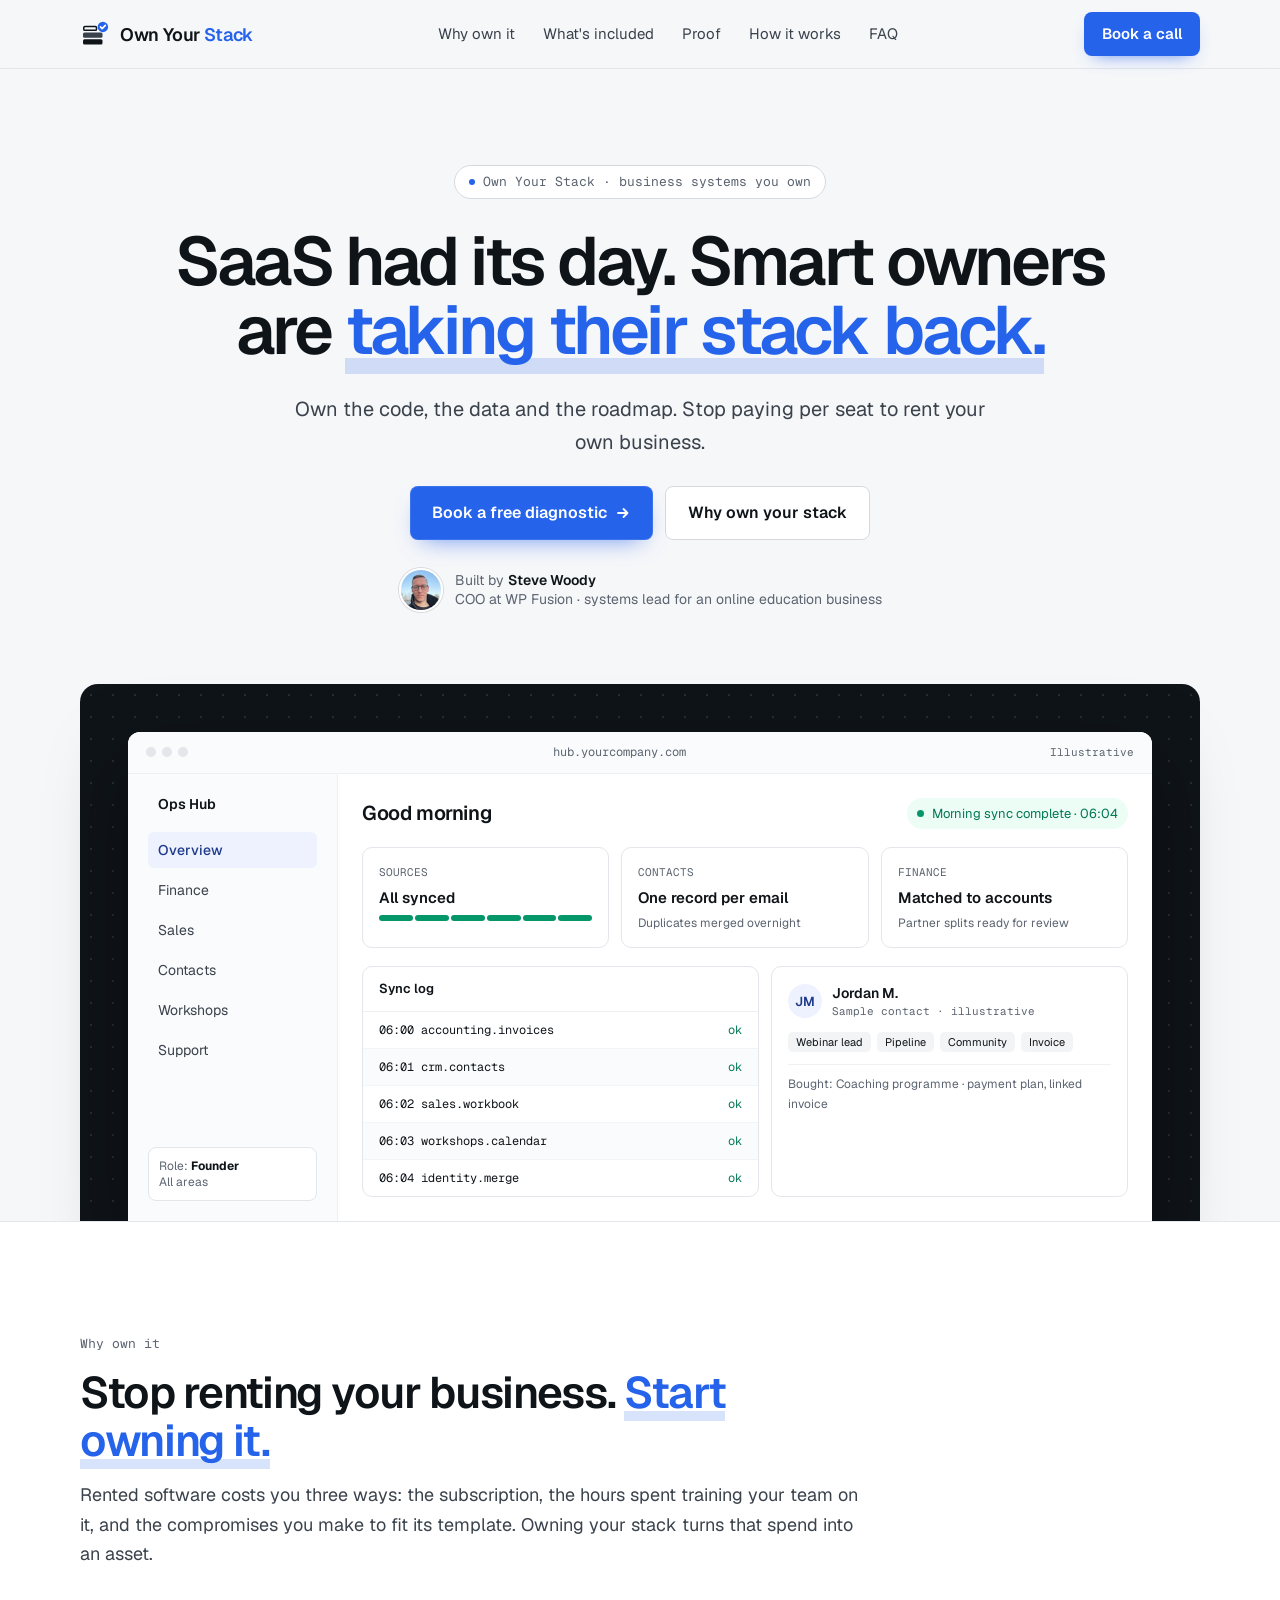
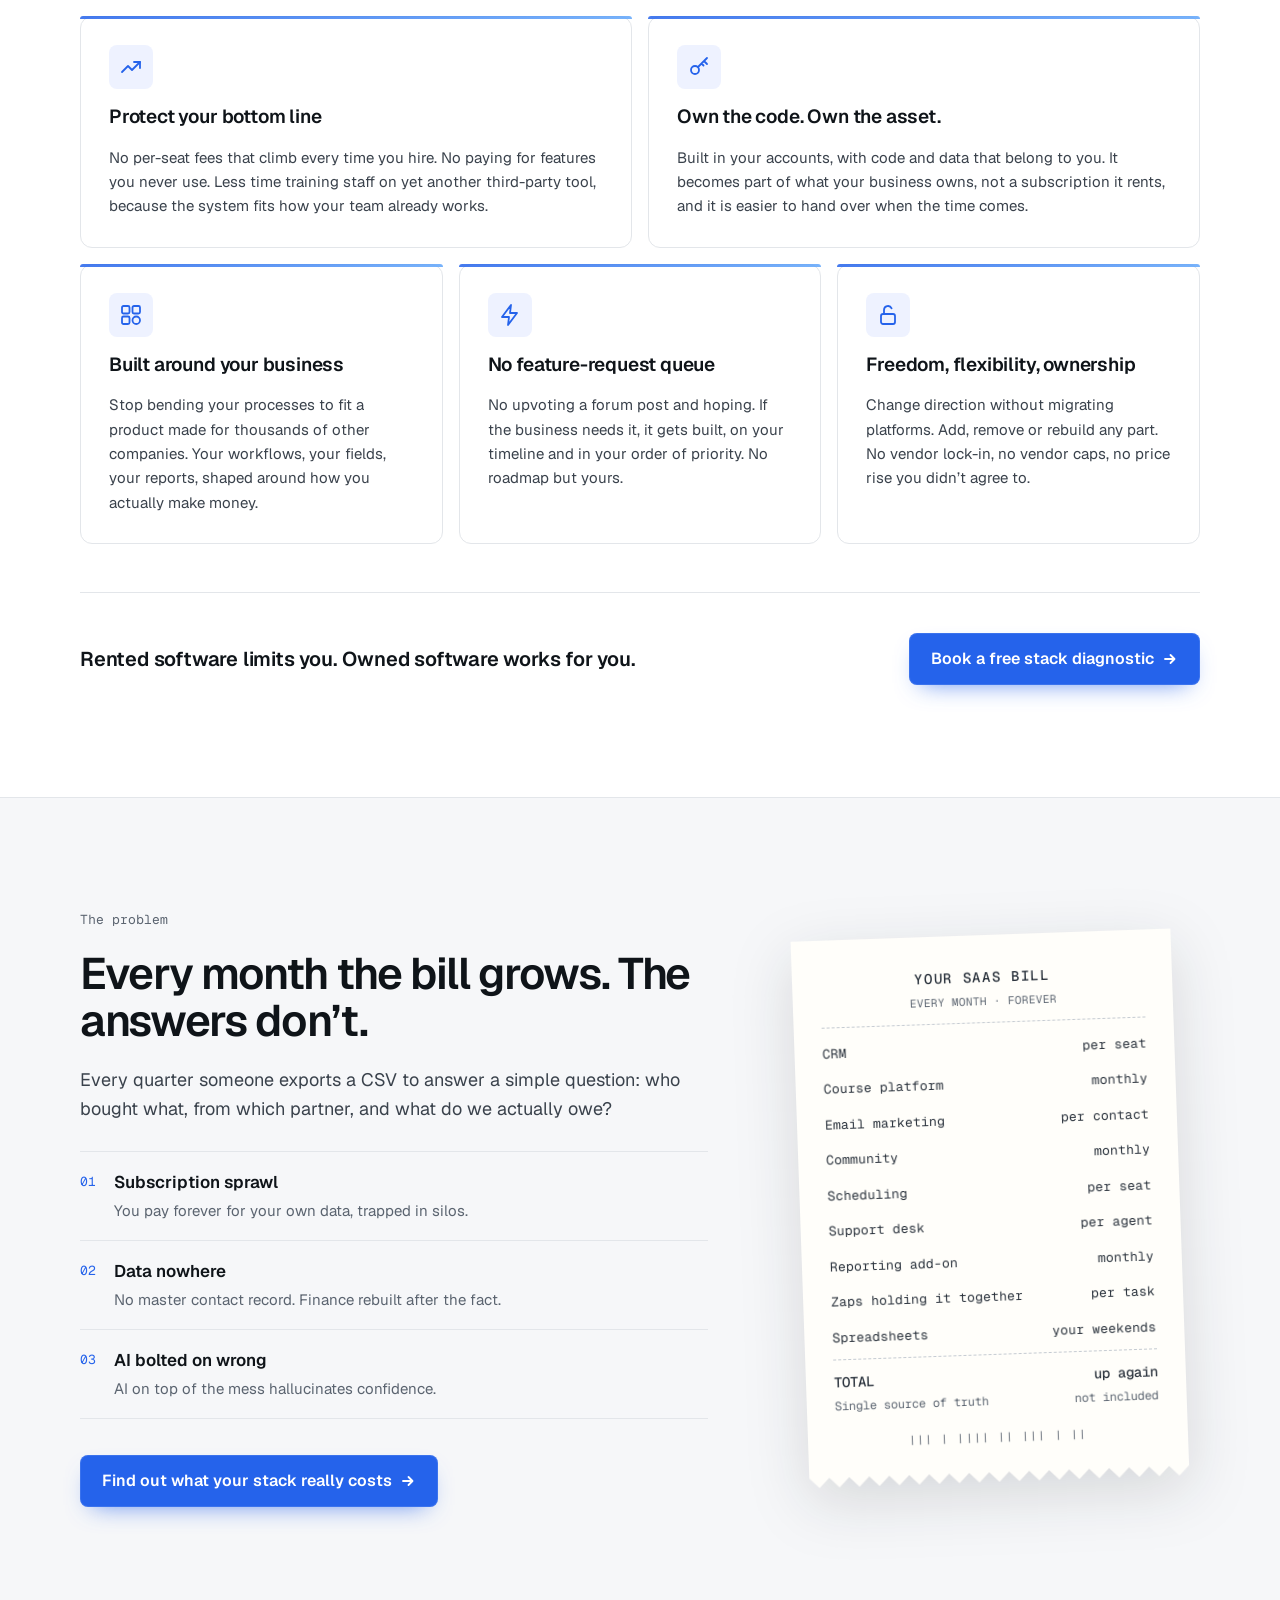
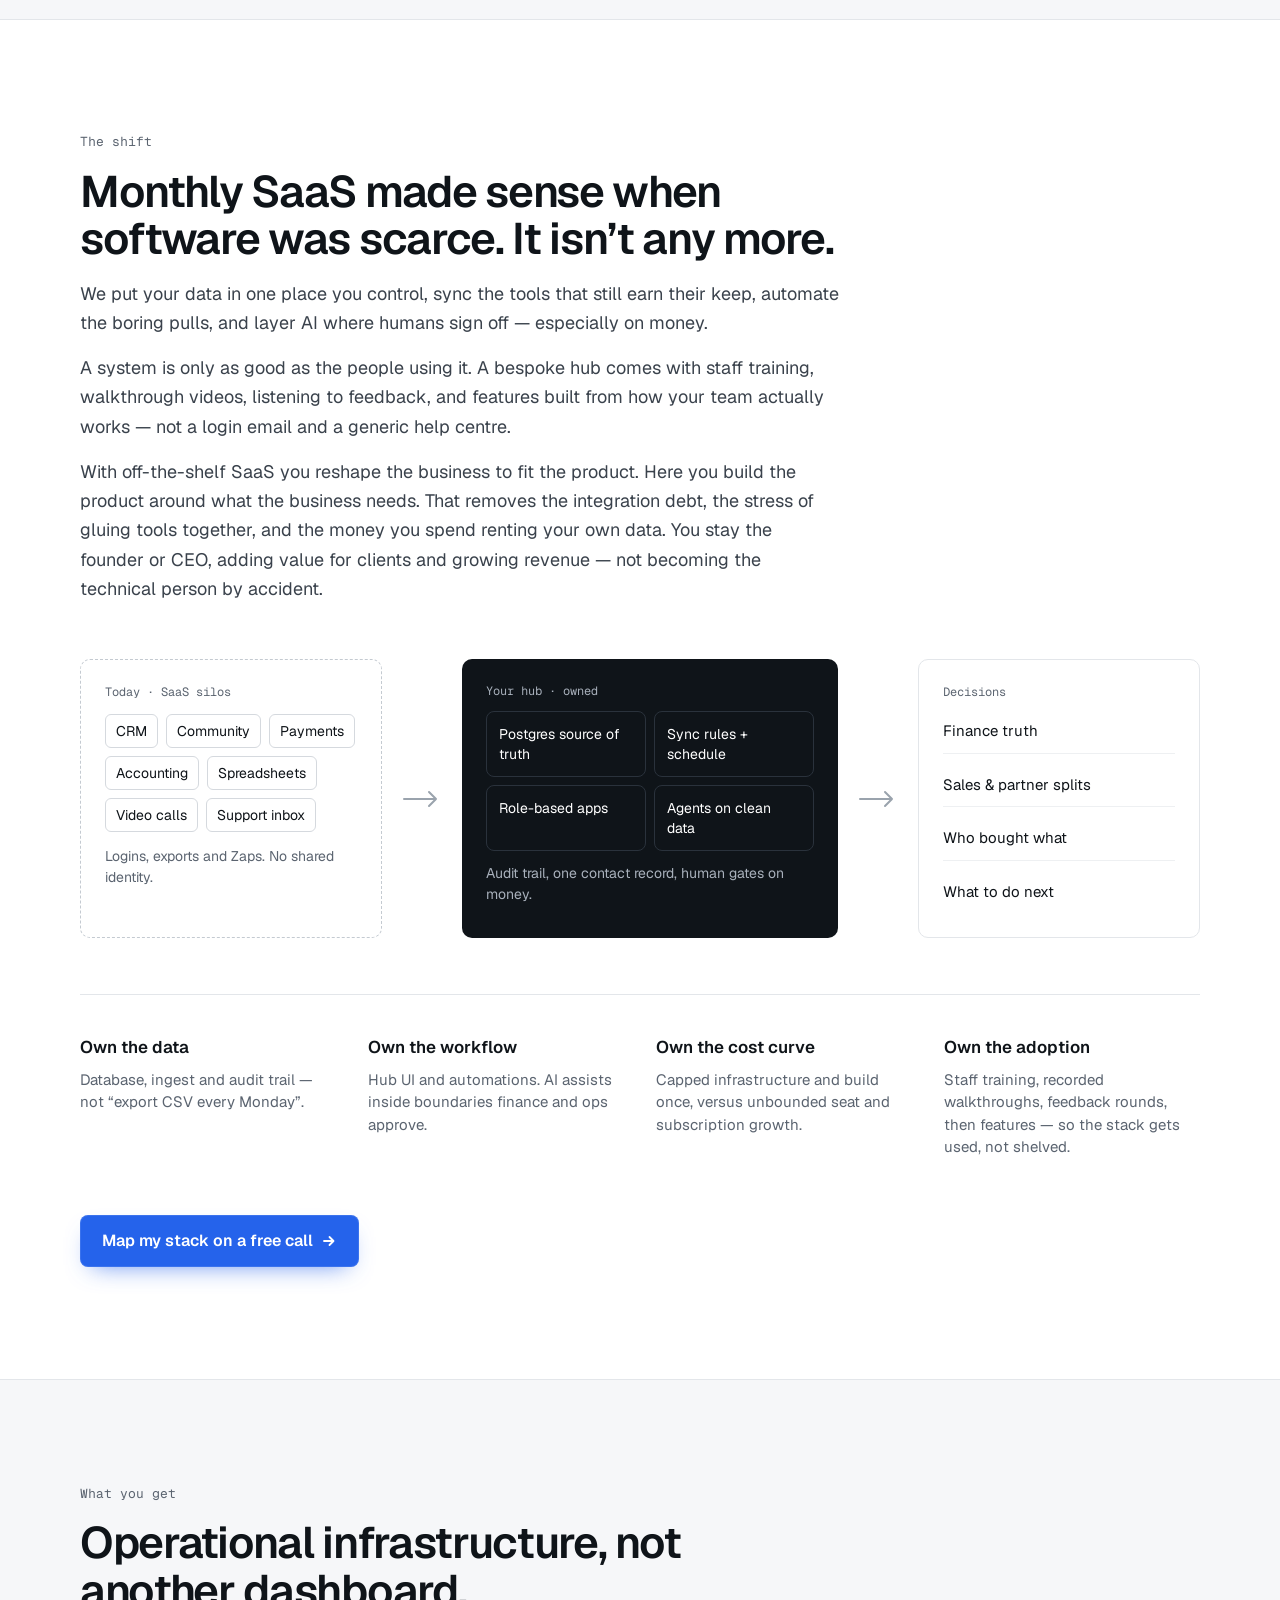
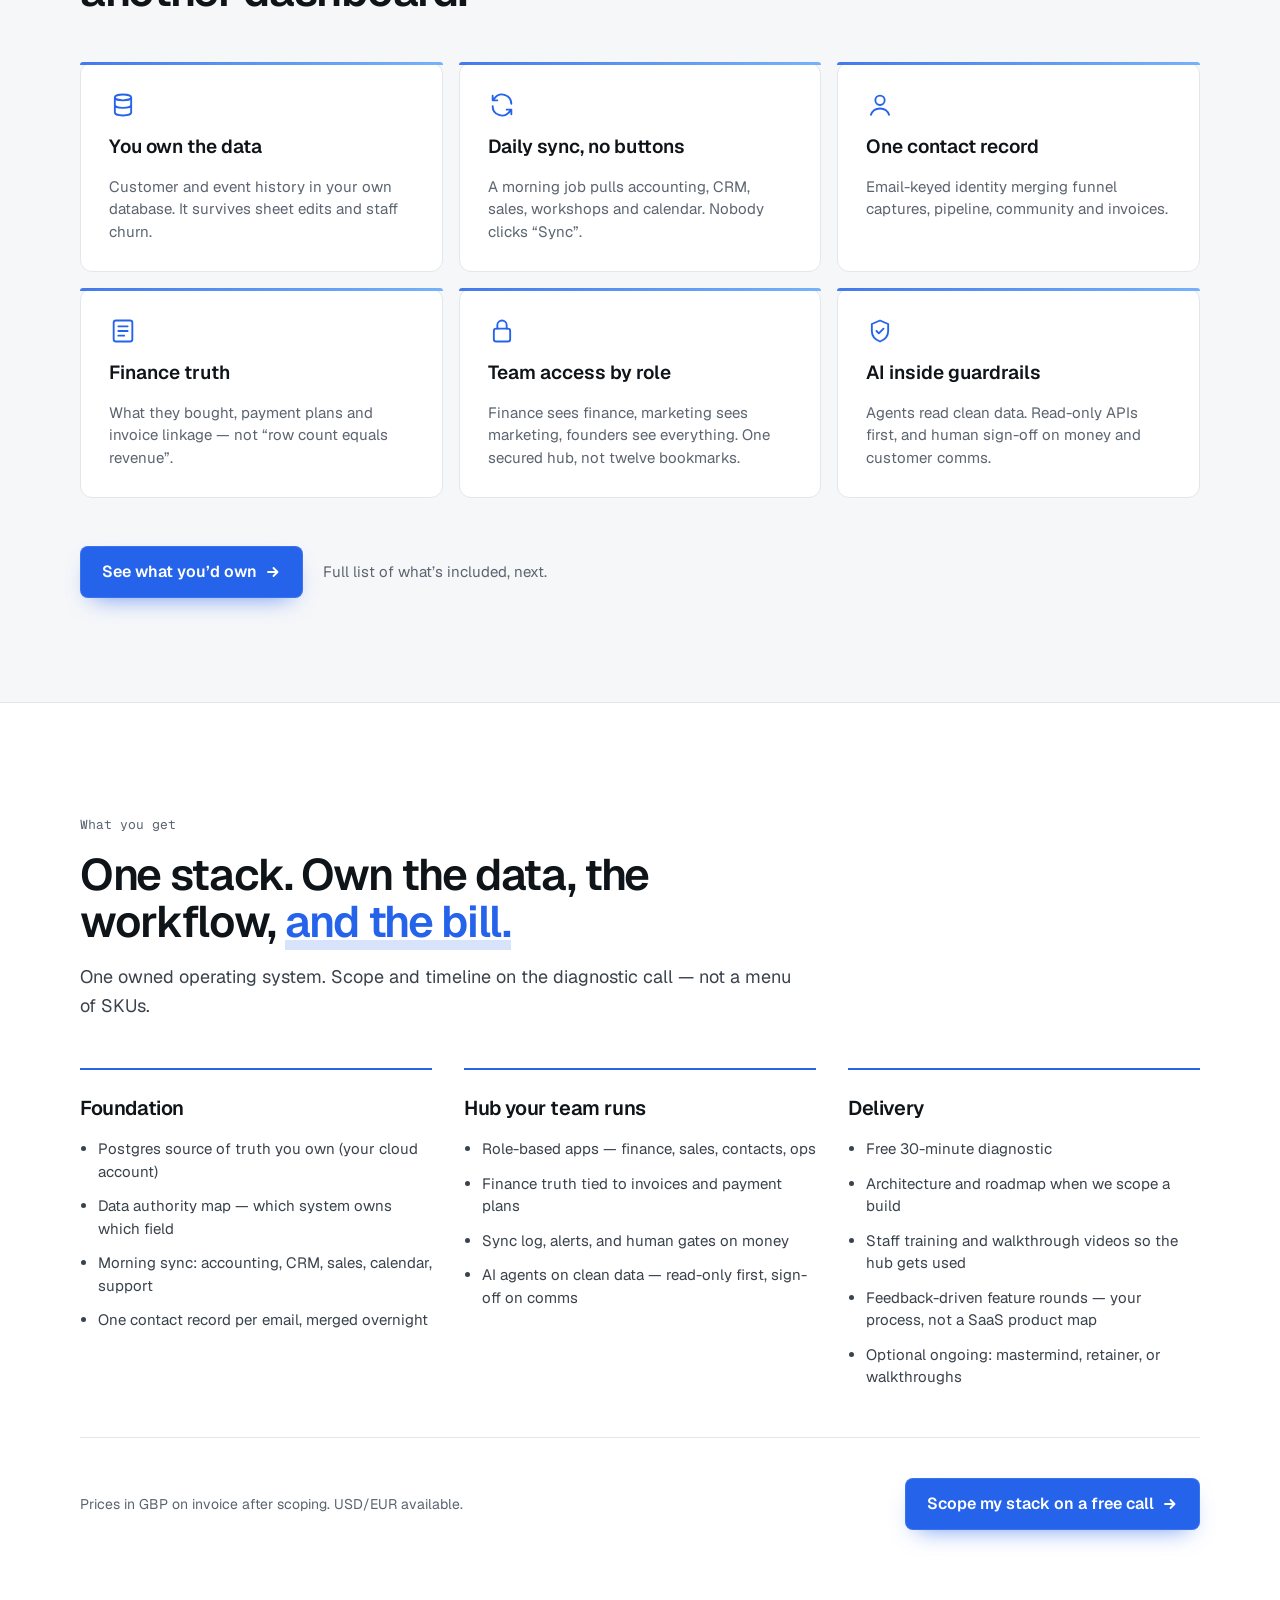
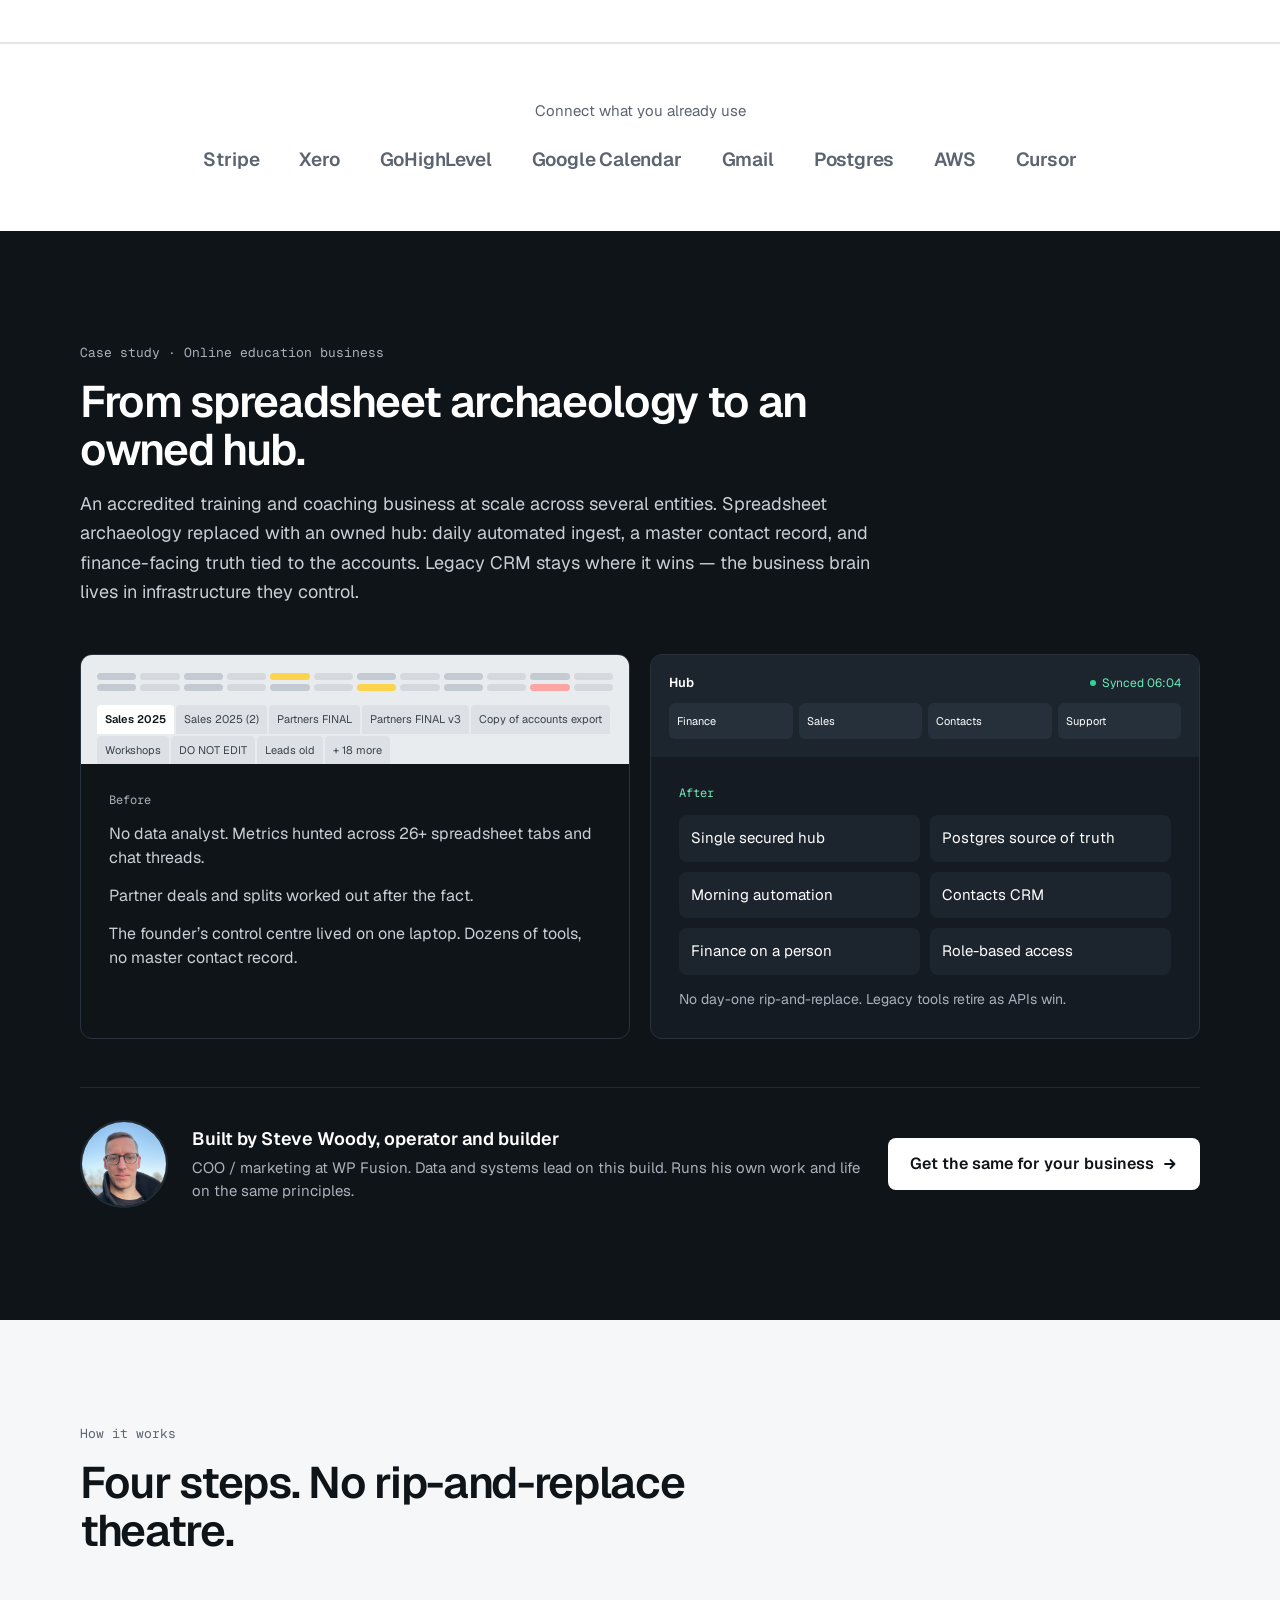
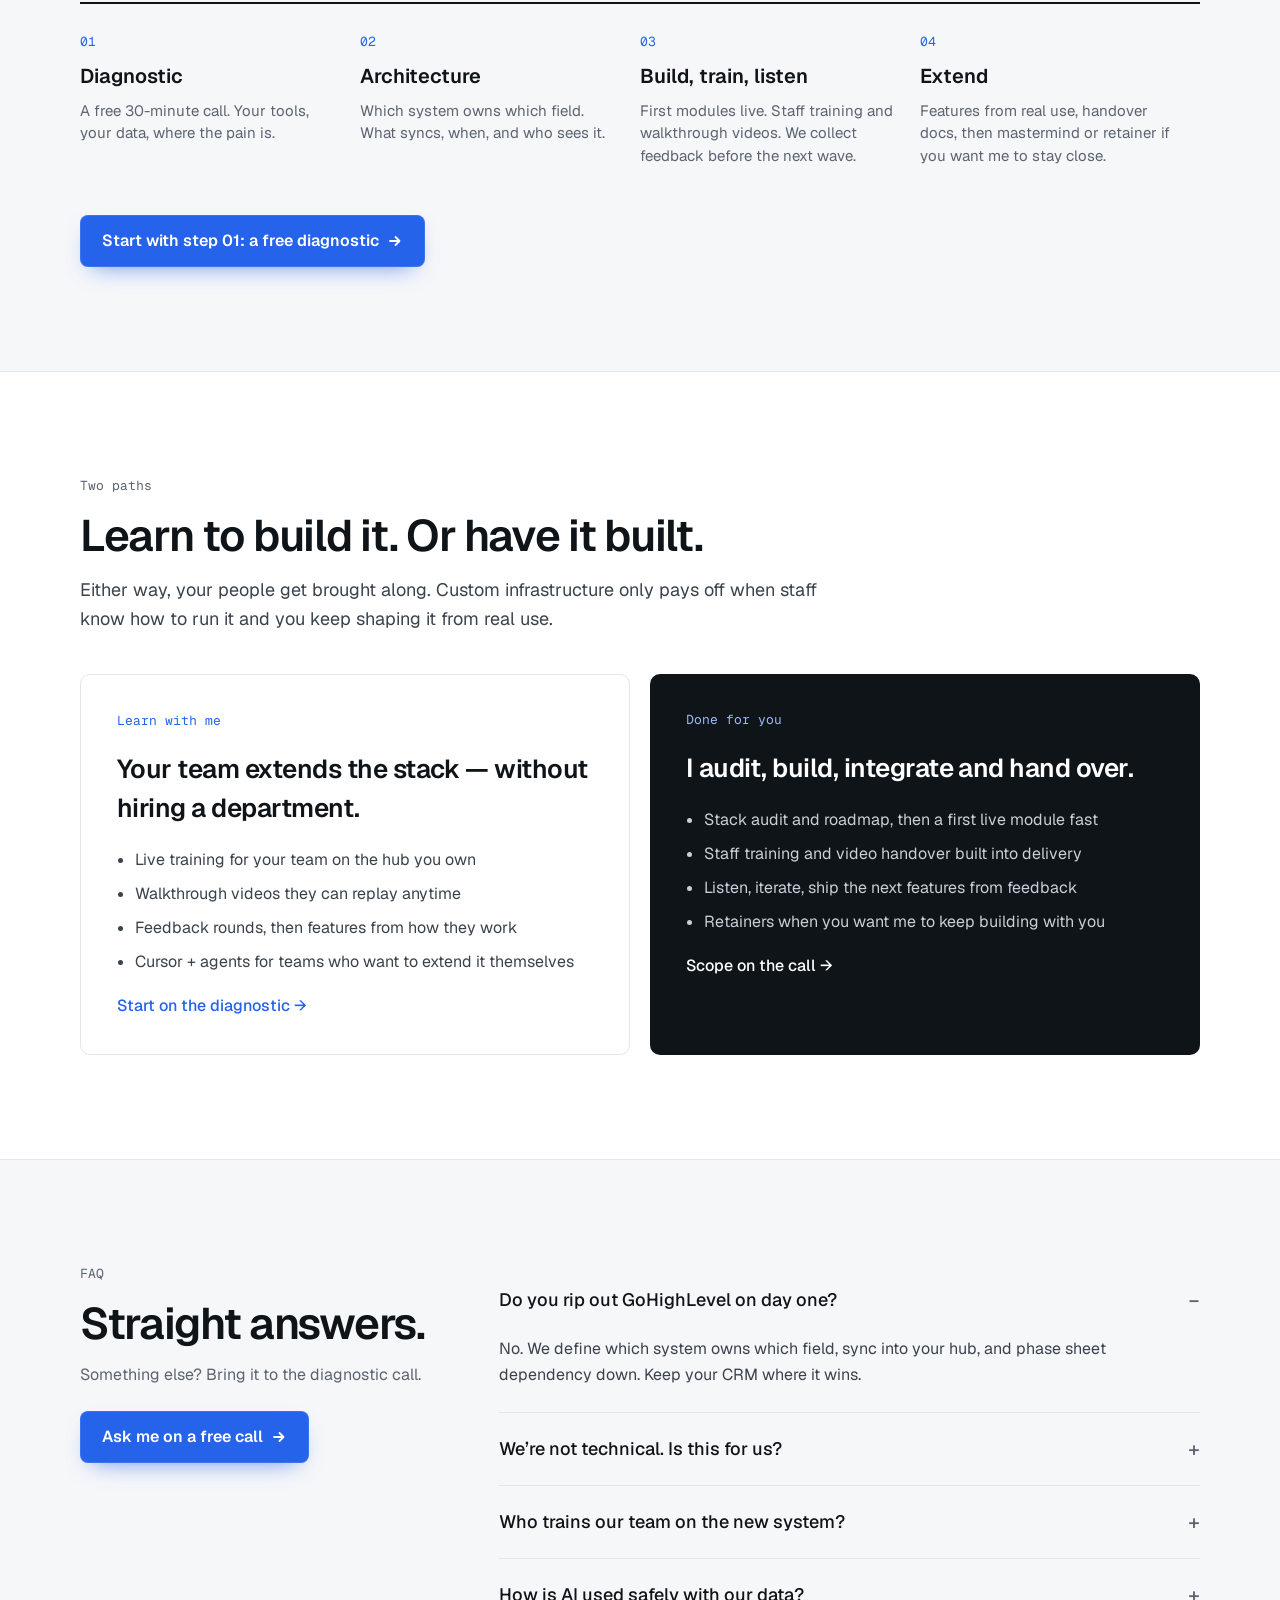
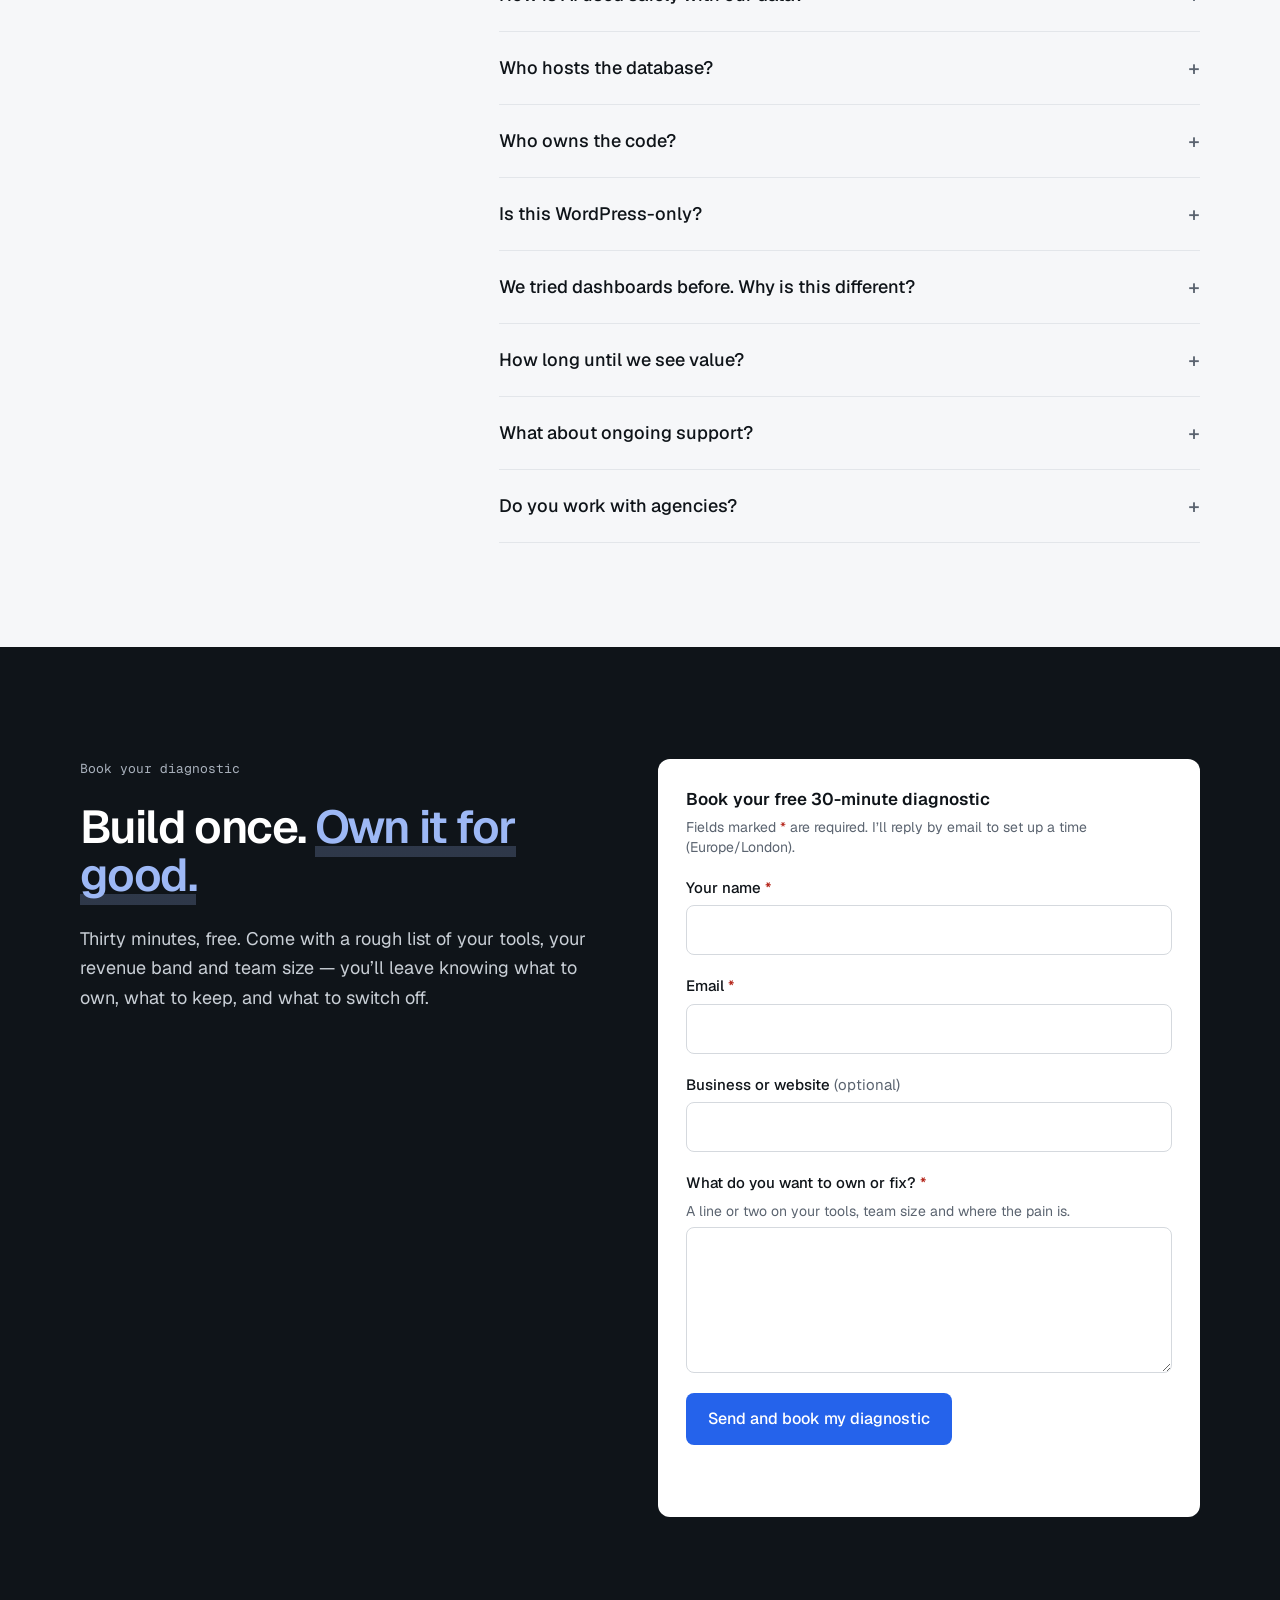
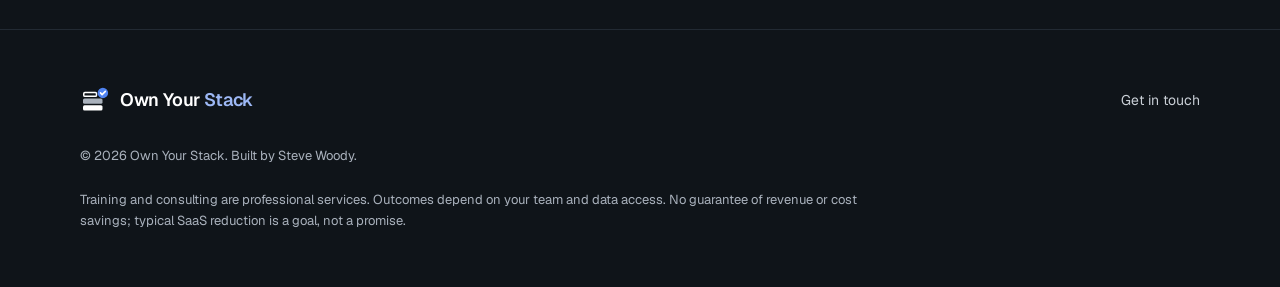
==== commit 49f0babd: "Connect contact form to own AWS backend" ====
--- a/own-your-stack/index.html
+++ b/own-your-stack/index.html
@@ -25,7 +25,7 @@
   <meta name="twitter:description" content="Own the code, the data and the roadmap. Stop paying per seat to rent your own business." />
   <meta name="twitter:image" content="https://stevewoody.co.uk/own-your-stack/brand/og-image.png" />
   <meta name="twitter:image:alt" content="Own Your Stack logo with the headline: SaaS had its day. Smart owners are taking their stack back." />
-  <script type="module" crossorigin src="/own-your-stack/assets/index-CfLQU7HY.js"></script>
+  <script type="module" crossorigin src="/own-your-stack/assets/index-MqT4iVmC.js"></script>
   <link rel="stylesheet" crossorigin href="/own-your-stack/assets/index-Br9mx1qB.css">
 </head>
 <body>
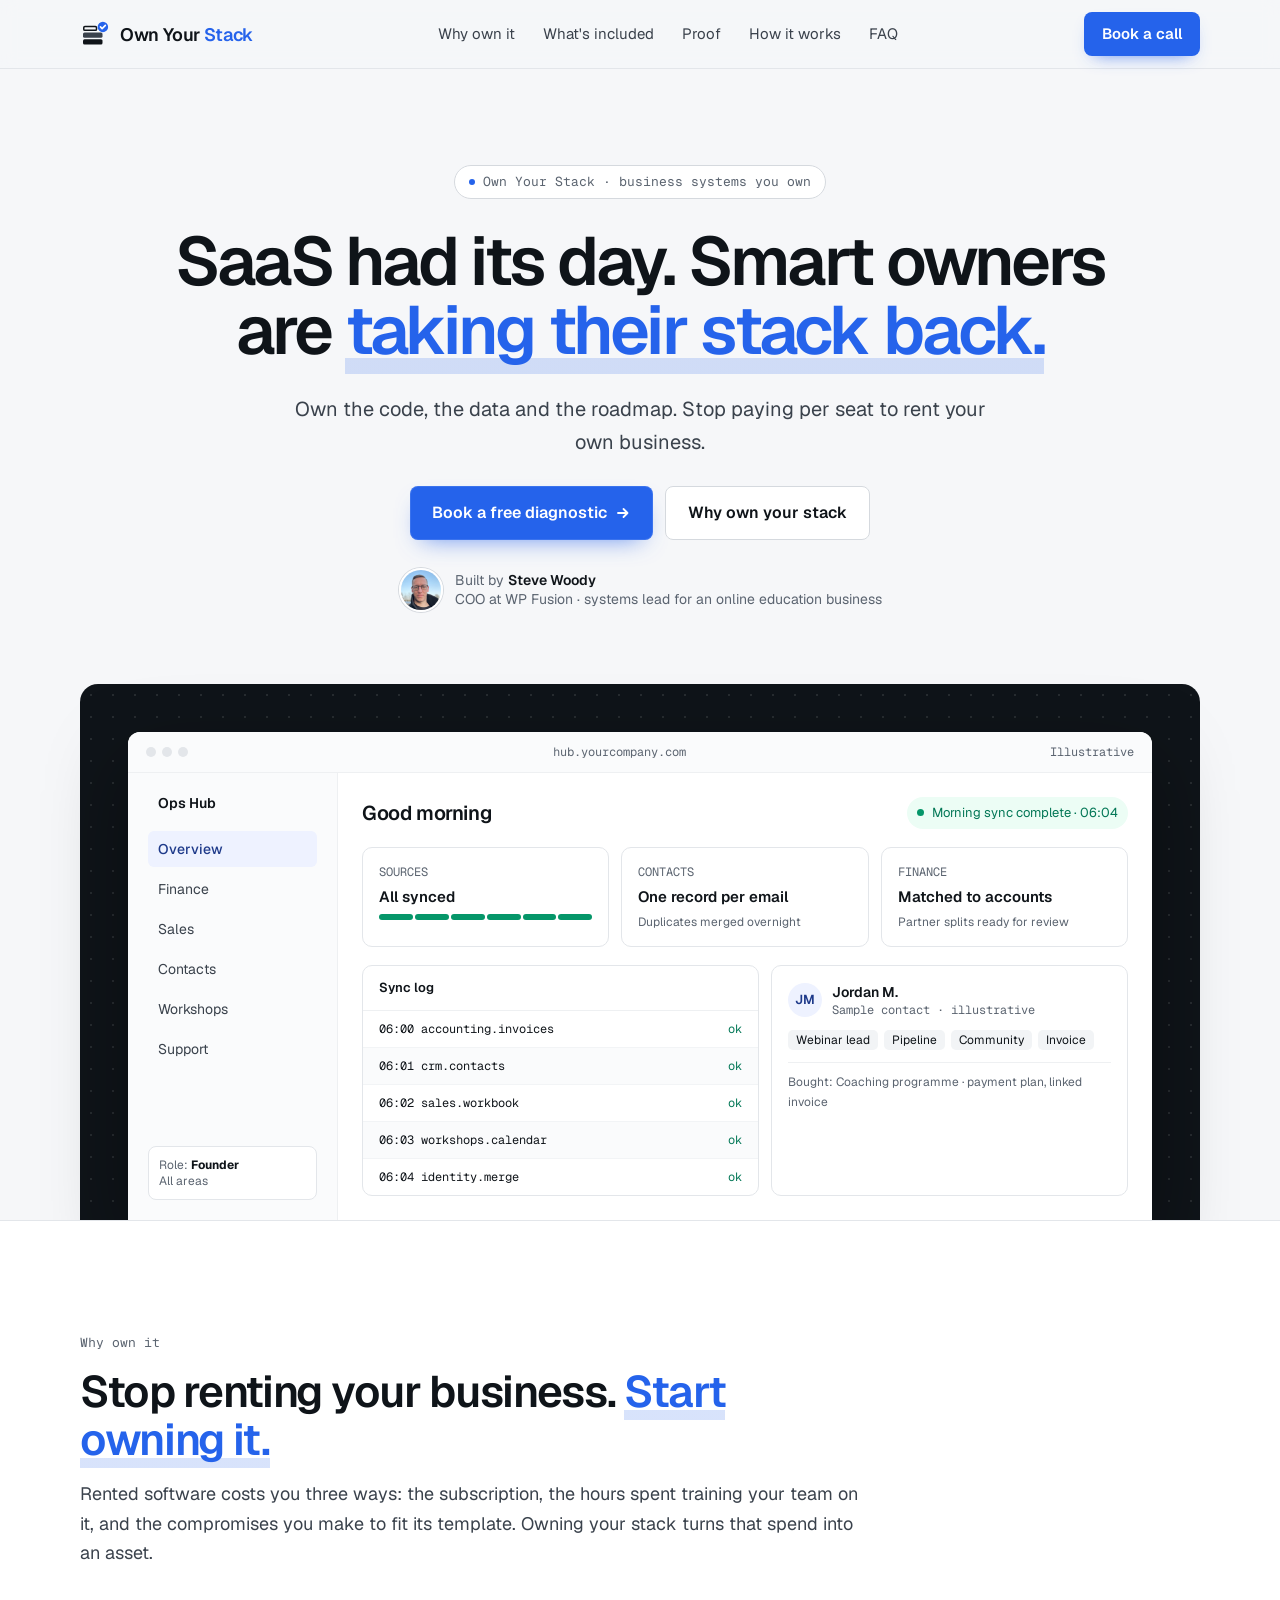
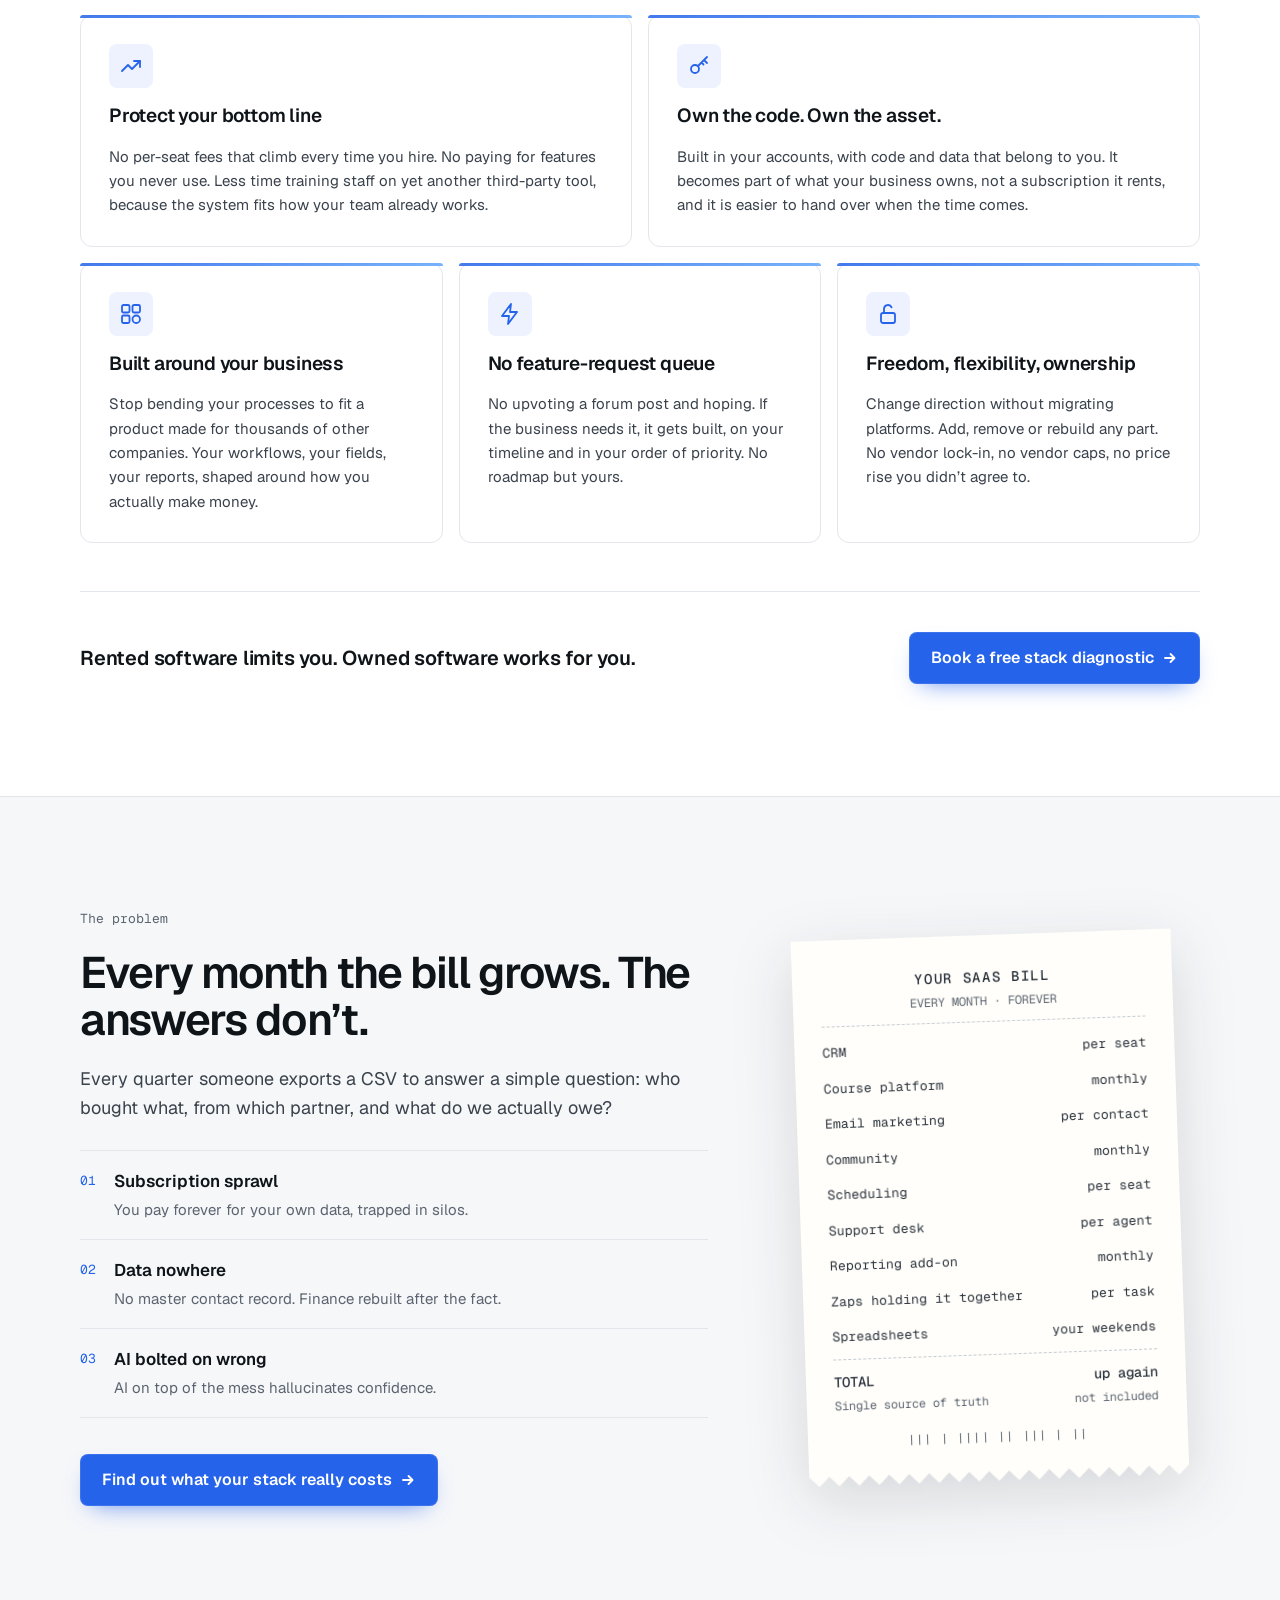
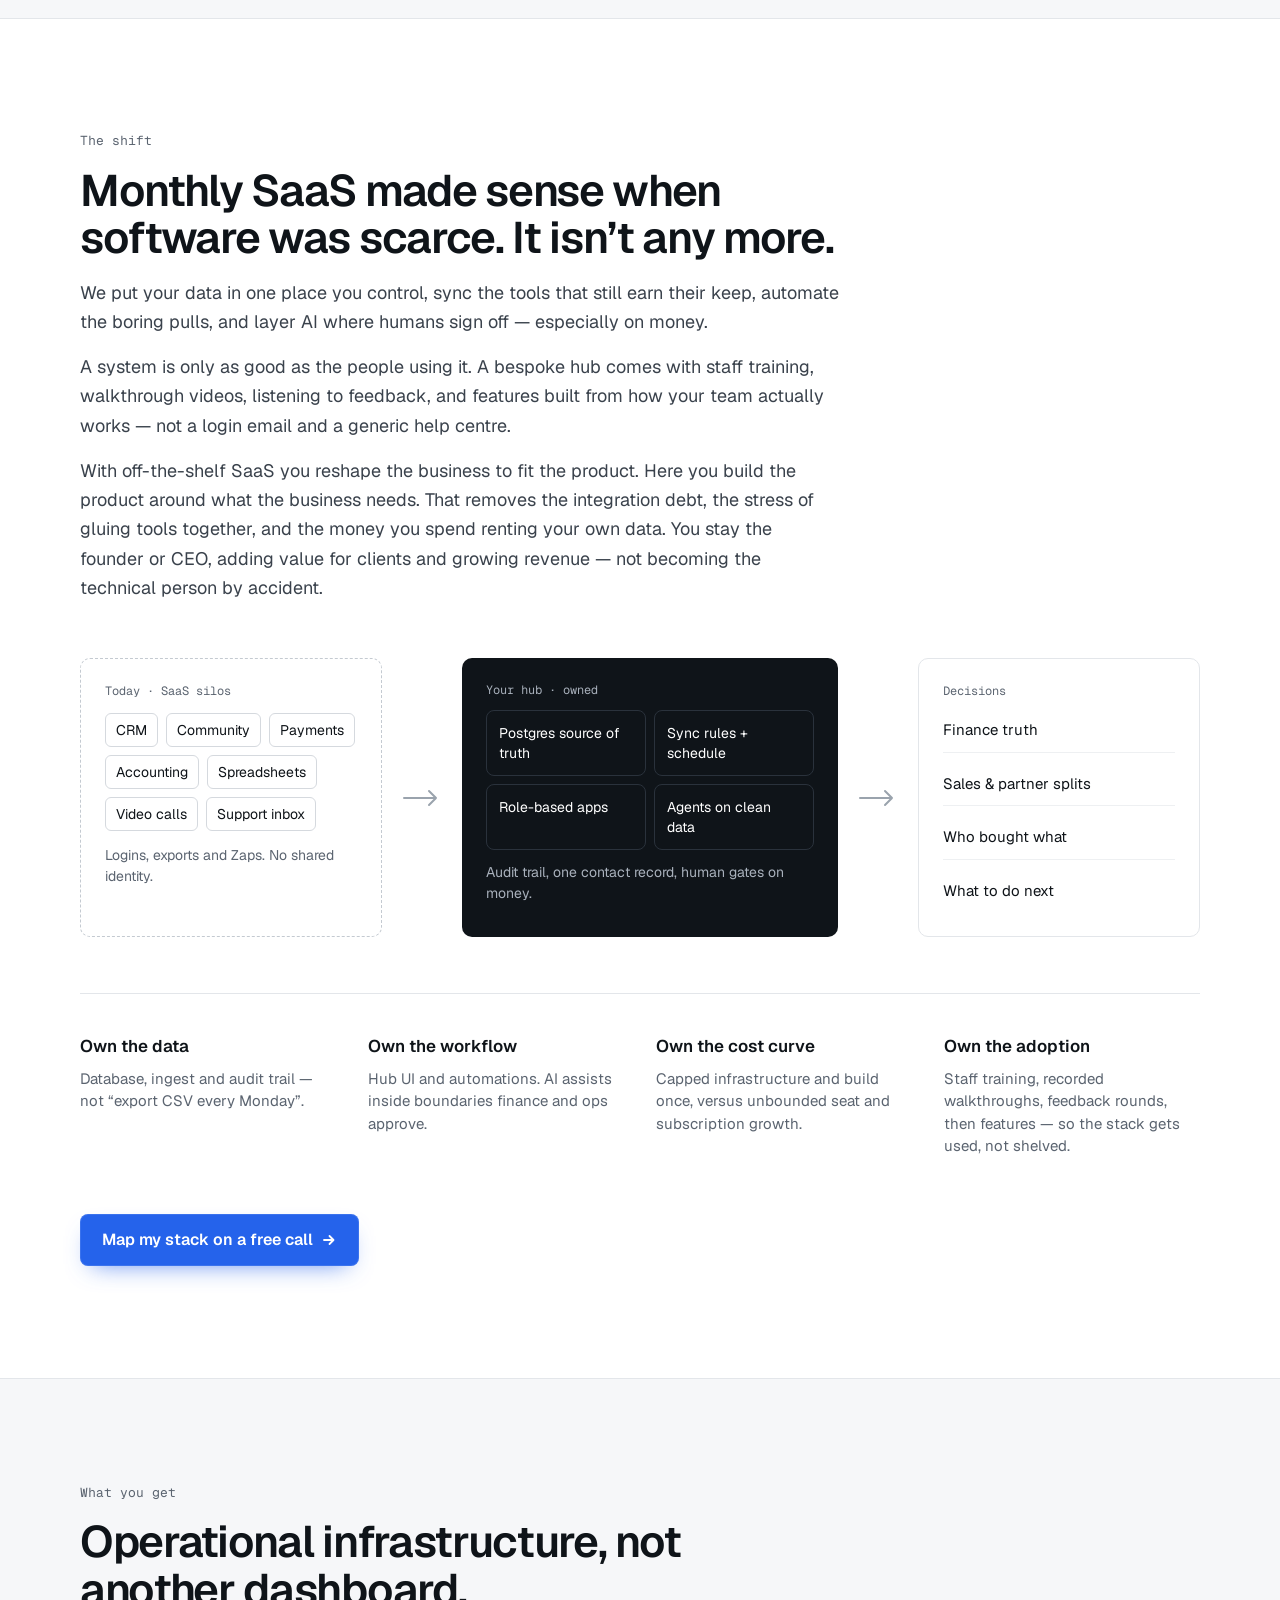
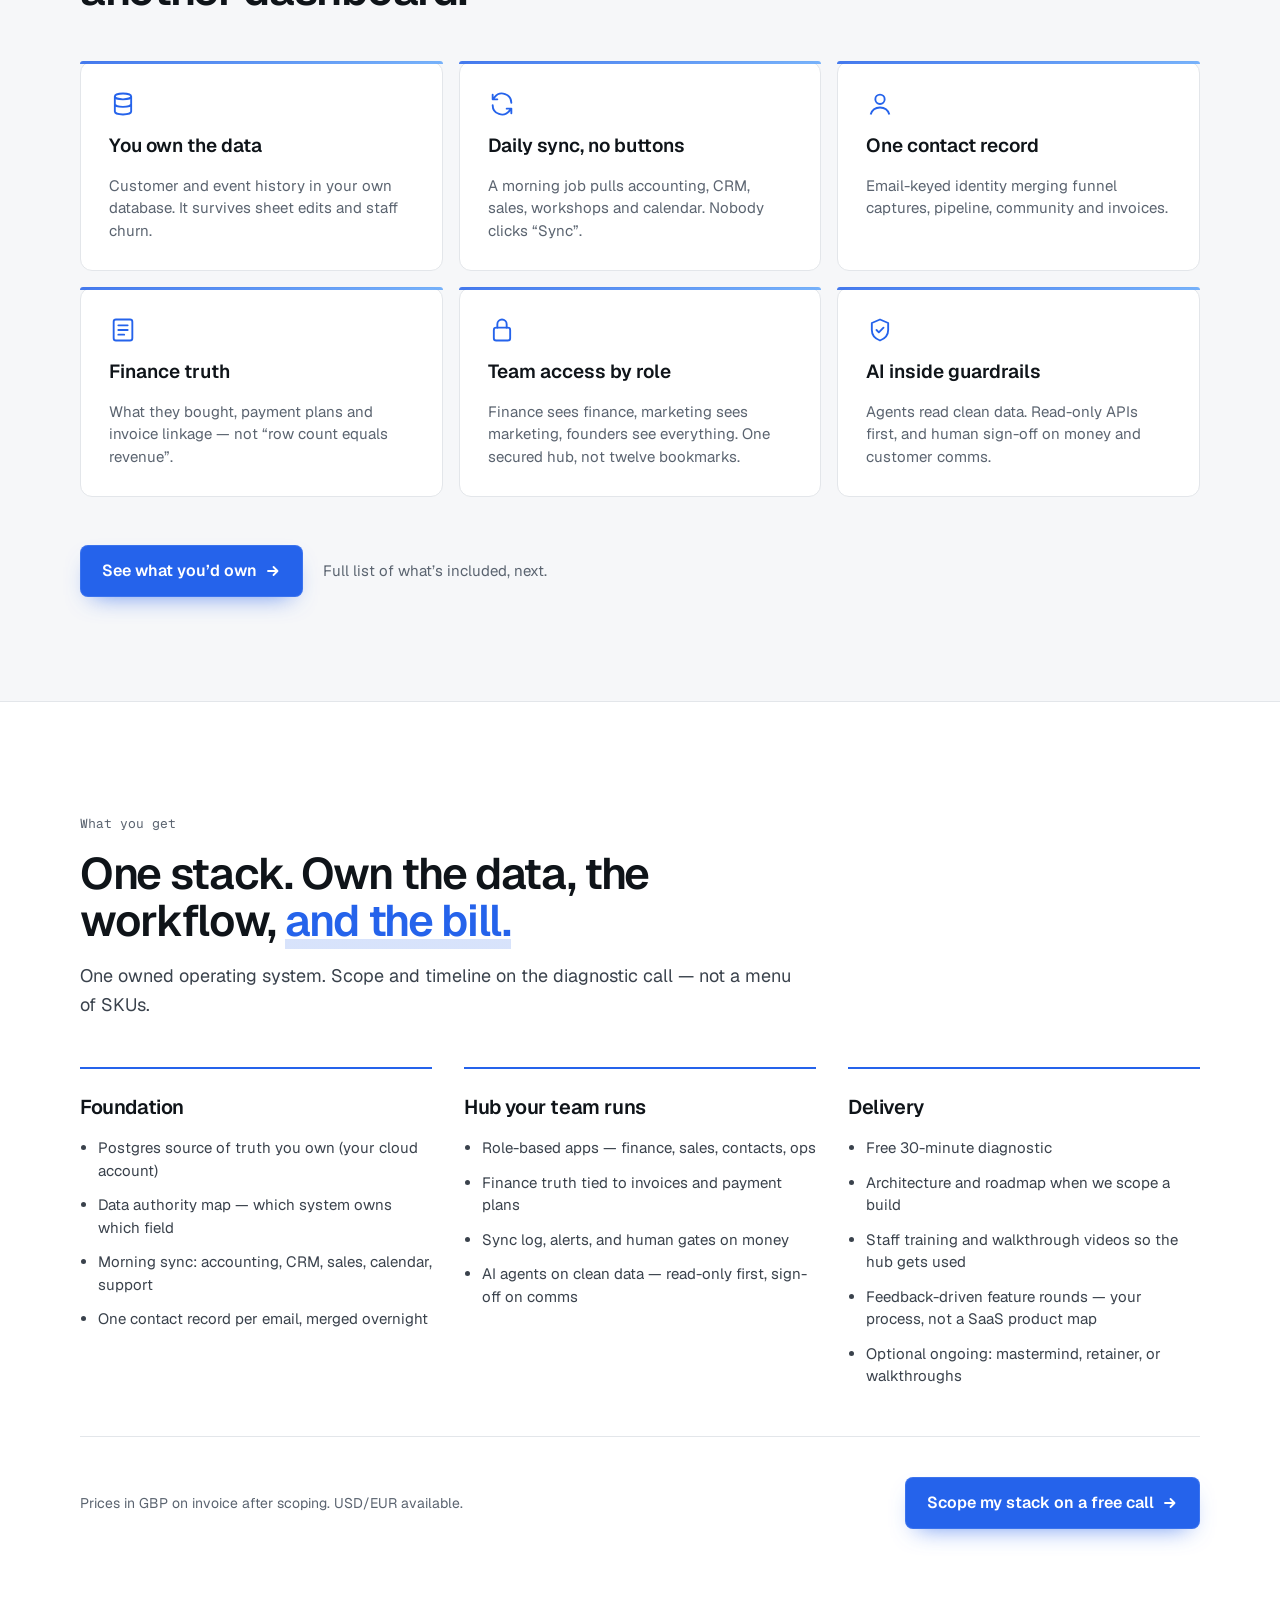
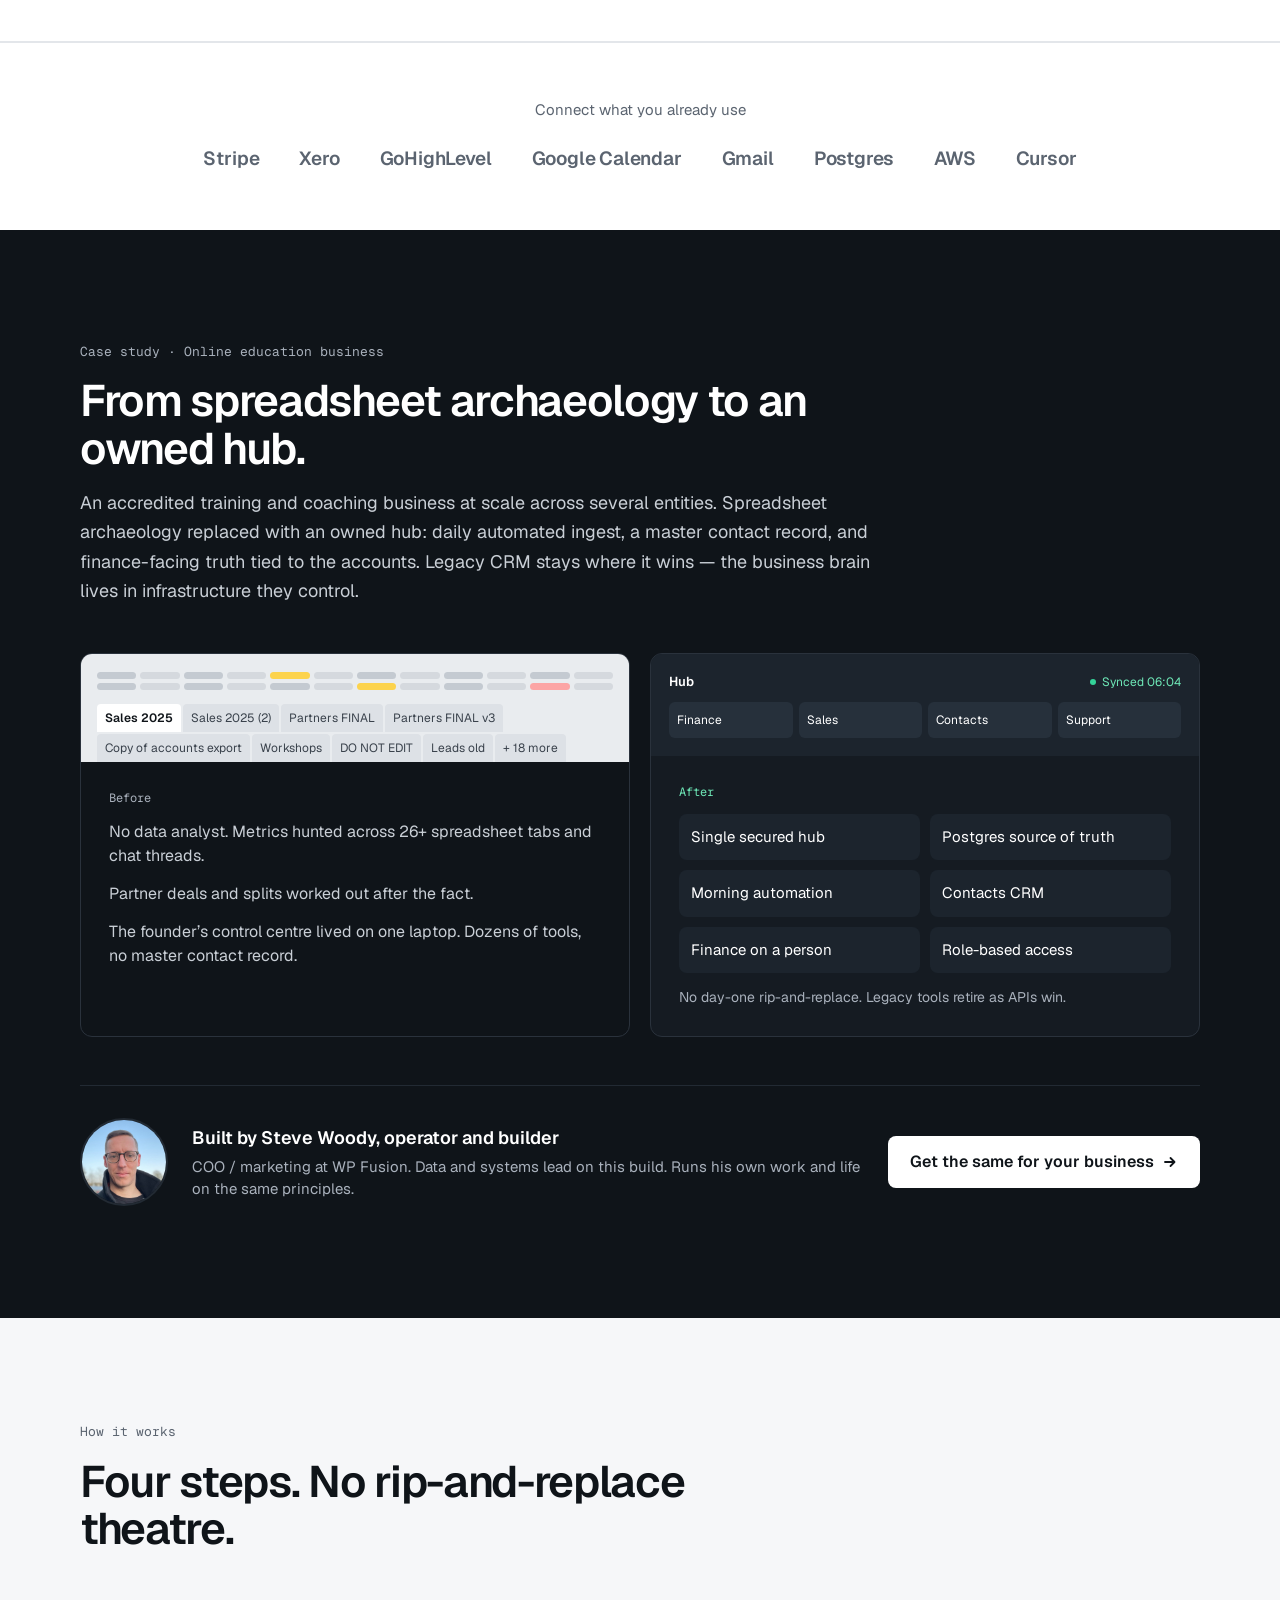
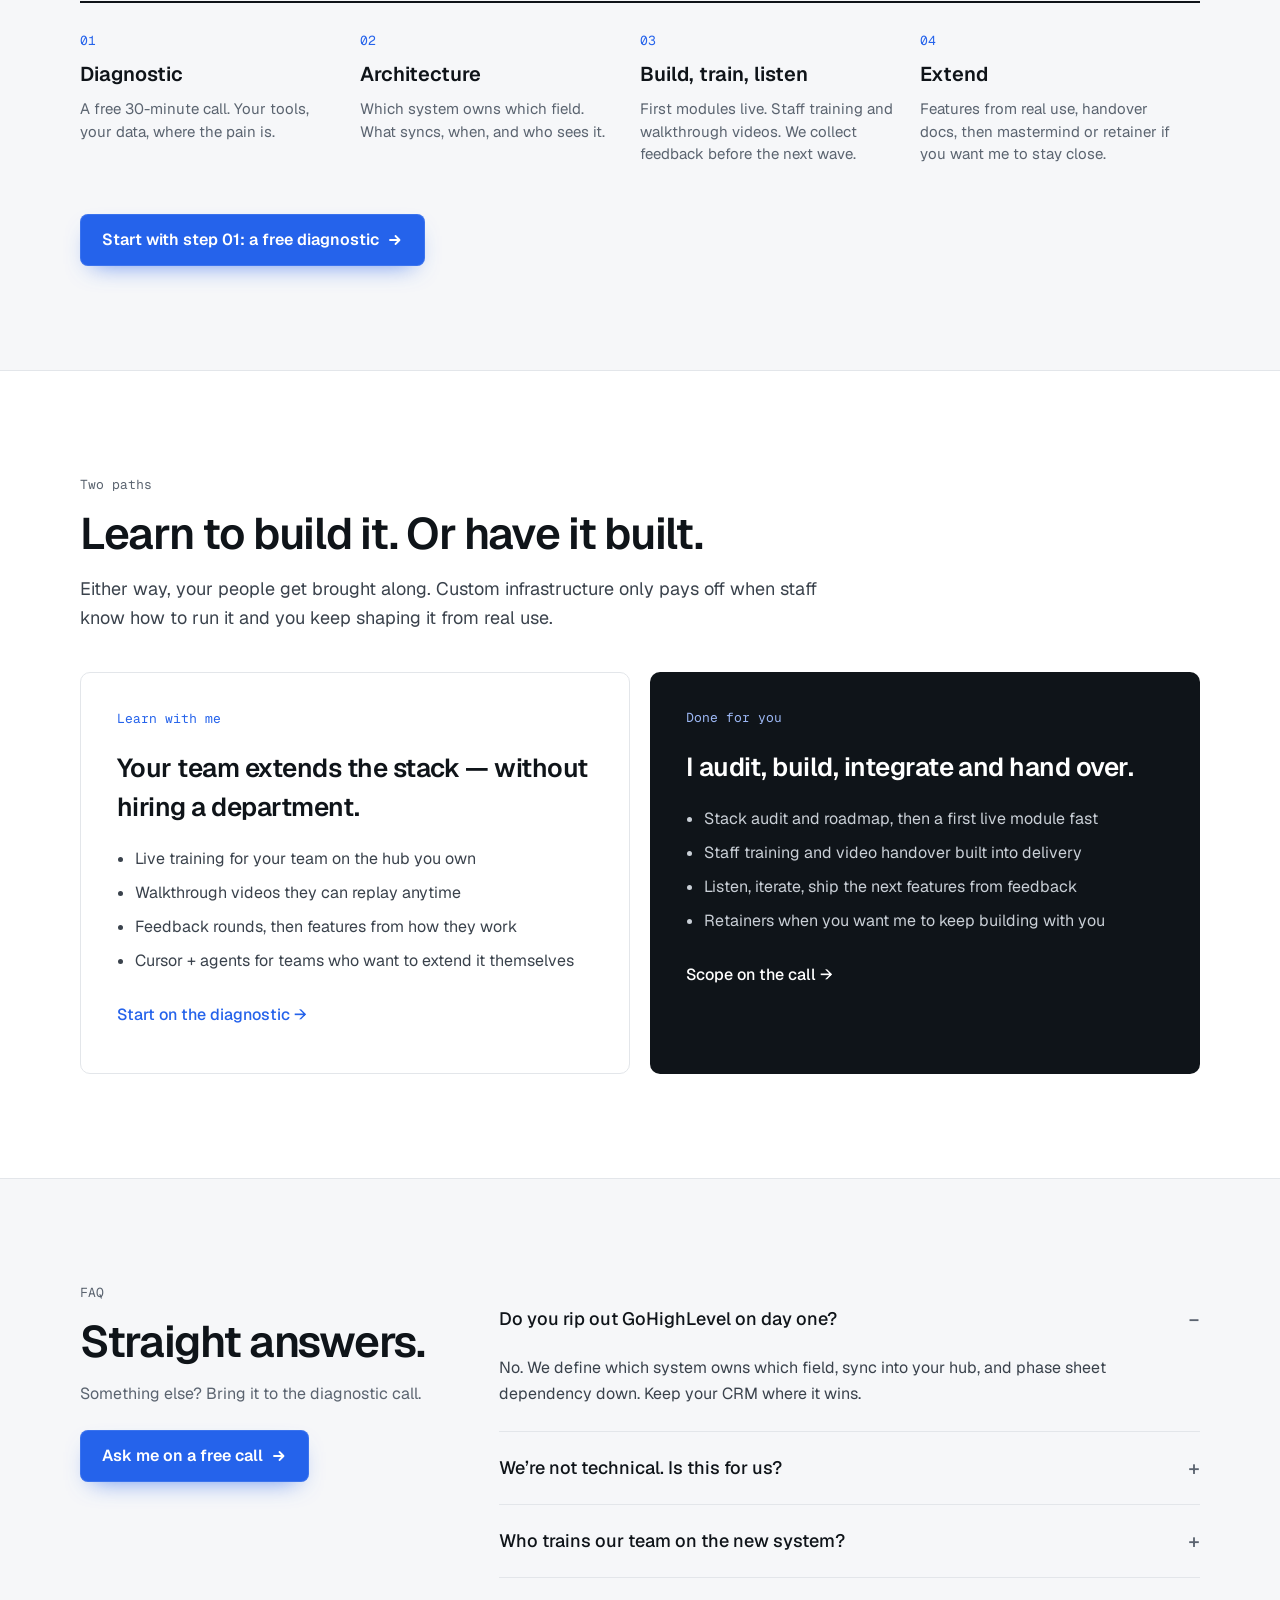
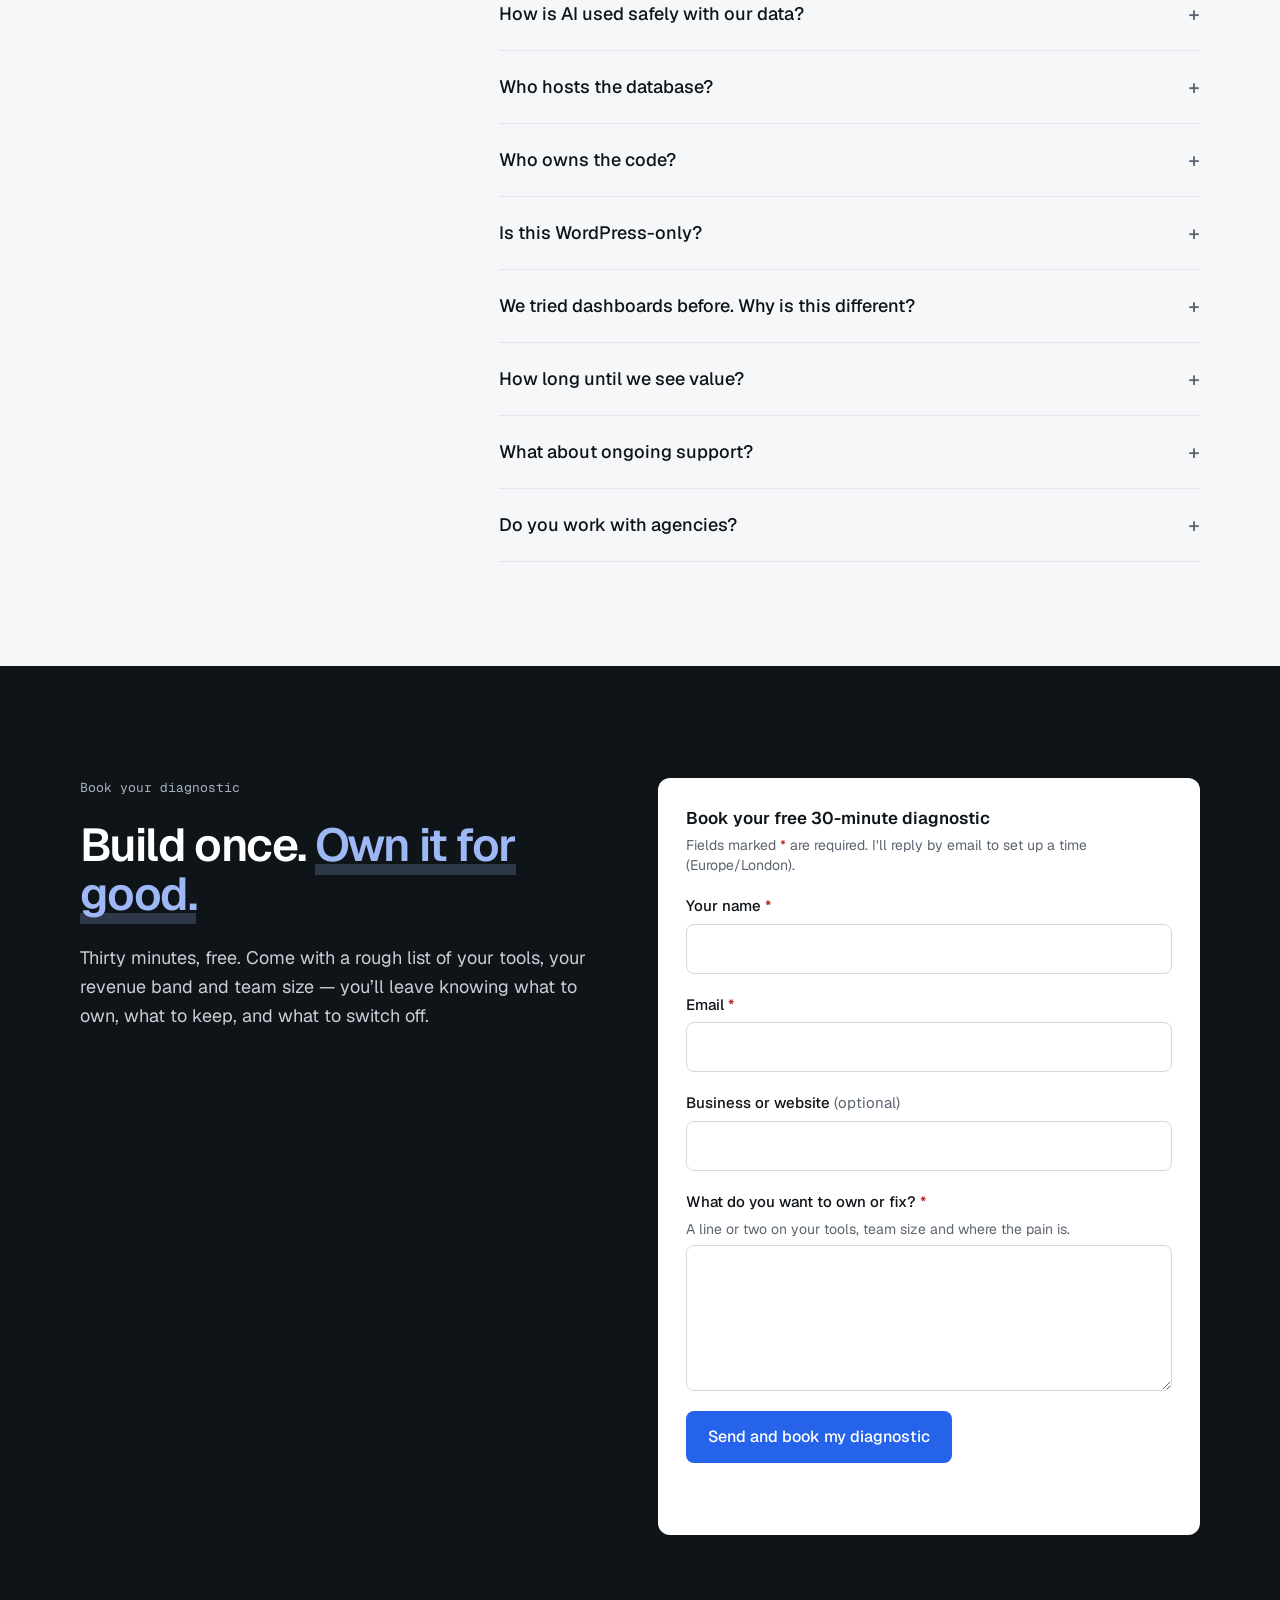
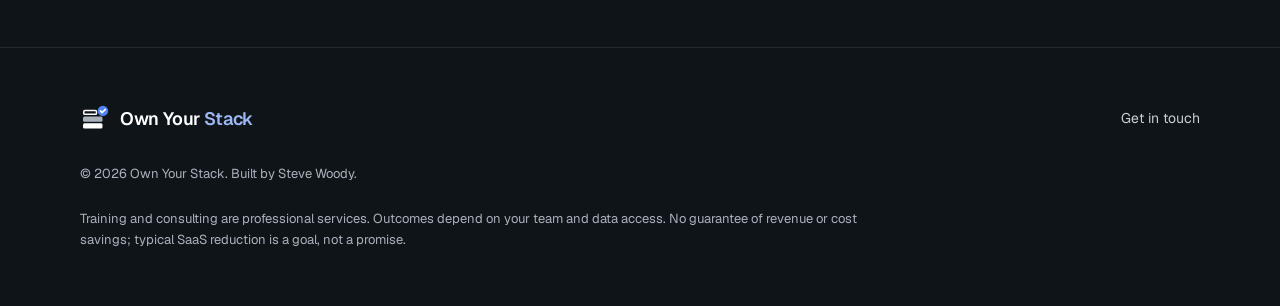
==== commit 71684189: "Mobile: 44px tap targets on text links, 12px minimum labels" ====
--- a/own-your-stack/index.html
+++ b/own-your-stack/index.html
@@ -25,8 +25,8 @@
   <meta name="twitter:description" content="Own the code, the data and the roadmap. Stop paying per seat to rent your own business." />
   <meta name="twitter:image" content="https://stevewoody.co.uk/own-your-stack/brand/og-image.png" />
   <meta name="twitter:image:alt" content="Own Your Stack logo with the headline: SaaS had its day. Smart owners are taking their stack back." />
-  <script type="module" crossorigin src="/own-your-stack/assets/index-MqT4iVmC.js"></script>
-  <link rel="stylesheet" crossorigin href="/own-your-stack/assets/index-Br9mx1qB.css">
+  <script type="module" crossorigin src="/own-your-stack/assets/index-B1c6XbTj.js"></script>
+  <link rel="stylesheet" crossorigin href="/own-your-stack/assets/index-CPCK8jE9.css">
 </head>
 <body>
   <div id="root"></div>
--- a/own-your-stack/assets/index-CPCK8jE9.css
+++ b/own-your-stack/assets/index-CPCK8jE9.css
@@ -0,0 +1 @@
+/*! tailwindcss v4.3.3 | MIT License | https://tailwindcss.com */@layer properties{@supports (((-webkit-hyphens:none)) and (not (margin-trim:inline))) or ((-moz-orient:inline) and (not (color:rgb(from red r g b)))){*,:before,:after,::backdrop{--tw-rotate-x:initial;--tw-rotate-y:initial;--tw-rotate-z:initial;--tw-skew-x:initial;--tw-skew-y:initial;--tw-border-style:solid;--tw-leading:initial;--tw-font-weight:initial;--tw-tracking:initial;--tw-shadow:0 0 #0000;--tw-shadow-color:initial;--tw-shadow-alpha:100%;--tw-inset-shadow:0 0 #0000;--tw-inset-shadow-color:initial;--tw-inset-shadow-alpha:100%;--tw-ring-color:initial;--tw-ring-shadow:0 0 #0000;--tw-inset-ring-color:initial;--tw-inset-ring-shadow:0 0 #0000;--tw-ring-inset:initial;--tw-ring-offset-width:0px;--tw-ring-offset-color:#fff;--tw-ring-offset-shadow:0 0 #0000;--tw-blur:initial;--tw-brightness:initial;--tw-contrast:initial;--tw-grayscale:initial;--tw-hue-rotate:initial;--tw-invert:initial;--tw-opacity:initial;--tw-saturate:initial;--tw-sepia:initial;--tw-drop-shadow:initial;--tw-drop-shadow-color:initial;--tw-drop-shadow-alpha:100%;--tw-drop-shadow-size:initial;--tw-backdrop-blur:initial;--tw-backdrop-brightness:initial;--tw-backdrop-contrast:initial;--tw-backdrop-grayscale:initial;--tw-backdrop-hue-rotate:initial;--tw-backdrop-invert:initial;--tw-backdrop-opacity:initial;--tw-backdrop-saturate:initial;--tw-backdrop-sepia:initial;--tw-duration:initial;--tw-translate-x:0;--tw-translate-y:0;--tw-translate-z:0;--tw-outline-style:solid}}}@layer theme{:root,:host{--font-sans:"Geist", system-ui, sans-serif;--font-mono:"Geist Mono", ui-monospace, monospace;--color-white:#fff;--spacing:.25rem;--container-xl:36rem;--text-xs:.75rem;--text-xs--line-height:calc(1 / .75);--text-sm:.875rem;--text-sm--line-height:calc(1.25 / .875);--text-base:1rem;--text-base--line-height: 1.5 ;--text-lg:1.125rem;--text-lg--line-height:calc(1.75 / 1.125);--text-xl:1.25rem;--text-xl--line-height:calc(1.75 / 1.25);--font-weight-normal:400;--font-weight-medium:500;--font-weight-semibold:600;--leading-snug:1.375;--leading-normal:1.5;--leading-relaxed:1.625;--radius-sm:.25rem;--radius-md:.375rem;--radius-lg:.5rem;--radius-xl:.75rem;--default-transition-duration:.15s;--default-transition-timing-function:cubic-bezier(.4, 0, .2, 1);--default-font-family:var(--font-sans);--default-mono-font-family:var(--font-mono);--color-ink:#0f1419;--color-paper:#f6f7f9;--color-accent:#2563eb;--color-accent-hover:#1d4ed8;--color-accent-tint:#eef2ff;--color-muted:#5b6470;--color-body:#3a424c;--color-line:#e3e6ea;--color-line-strong:#d5d9de;--color-ink-2:#151b22;--color-ink-line:#2a323c;--color-on-ink-muted:#a9b1bc}}@layer base{*,:after,:before,::backdrop{box-sizing:border-box;border:0 solid;margin:0;padding:0}::file-selector-button{box-sizing:border-box;border:0 solid;margin:0;padding:0}html,:host{-webkit-text-size-adjust:100%;-moz-tab-size:4;tab-size:4;line-height:1.5;font-family:var(--default-font-family,-apple-system, BlinkMacSystemFont, "Segoe UI", Roboto, "Helvetica Neue", "Noto Sans", Arial, sans-serif, "Apple Color Emoji", "Segoe UI Emoji", "Segoe UI Symbol", "Noto Color Emoji");font-feature-settings:var(--default-font-feature-settings,normal);font-variation-settings:var(--default-font-variation-settings,normal);-webkit-tap-highlight-color:transparent}hr{height:0;color:inherit;border-top-width:1px}abbr:where([title]){-webkit-text-decoration:underline dotted;text-decoration:underline dotted}h1,h2,h3,h4,h5,h6{font-size:inherit;font-weight:inherit}a{color:inherit;-webkit-text-decoration:inherit;text-decoration:inherit}b,strong{font-weight:bolder}code,kbd,samp,pre{font-family:var(--default-mono-font-family,ui-monospace, SFMono-Regular, Menlo, Monaco, Consolas, "Liberation Mono", "Courier New", monospace);font-feature-settings:var(--default-mono-font-feature-settings,normal);font-variation-settings:var(--default-mono-font-variation-settings,normal);font-size:1em}small{font-size:80%}sub,sup{vertical-align:baseline;font-size:75%;line-height:0;position:relative}sub{bottom:-.25em}sup{top:-.5em}table{text-indent:0;border-color:inherit;border-collapse:collapse}:-moz-focusring:where(:not(iframe)){outline:auto}progress{vertical-align:baseline}summary{display:list-item}ol,ul,menu{list-style:none}img,svg,video,canvas,audio,iframe,embed,object{vertical-align:middle;display:block}img,video{max-width:100%;height:auto}button,input,select,optgroup,textarea{font:inherit;font-feature-settings:inherit;font-variation-settings:inherit;letter-spacing:inherit;color:inherit;opacity:1;background-color:#0000;border-radius:0}::file-selector-button{font:inherit;font-feature-settings:inherit;font-variation-settings:inherit;letter-spacing:inherit;color:inherit;opacity:1;background-color:#0000;border-radius:0}:where(select:is([multiple],[size])) optgroup{font-weight:bolder}:where(select:is([multiple],[size])) optgroup option{padding-inline-start:20px}::file-selector-button{margin-inline-end:4px}::placeholder{opacity:1}@supports (not ((-webkit-appearance:-apple-pay-button))) or (contain-intrinsic-size:1px){::placeholder{color:currentColor}@supports (color:color-mix(in lab,red,red)){::placeholder{color:color-mix(in oklab,currentcolor 50%,transparent)}}}textarea{resize:vertical}::-webkit-search-decoration{-webkit-appearance:none}::-webkit-date-and-time-value{min-height:1lh;text-align:inherit}::-webkit-datetime-edit{display:inline-flex}::-webkit-datetime-edit-fields-wrapper{padding:0}::-webkit-datetime-edit{padding-block:0}::-webkit-datetime-edit-year-field{padding-block:0}::-webkit-datetime-edit-month-field{padding-block:0}::-webkit-datetime-edit-day-field{padding-block:0}::-webkit-datetime-edit-hour-field{padding-block:0}::-webkit-datetime-edit-minute-field{padding-block:0}::-webkit-datetime-edit-second-field{padding-block:0}::-webkit-datetime-edit-millisecond-field{padding-block:0}::-webkit-datetime-edit-meridiem-field{padding-block:0}::-webkit-calendar-picker-indicator{line-height:1}:-moz-ui-invalid{box-shadow:none}button,input:where([type=button],[type=reset],[type=submit]){-webkit-appearance:button;-moz-appearance:button;appearance:button}::file-selector-button{-webkit-appearance:button;-moz-appearance:button;appearance:button}::-webkit-inner-spin-button{height:auto}::-webkit-outer-spin-button{height:auto}[hidden]:where(:not([hidden=until-found])){display:none!important}}@layer components;@layer utilities{.sr-only{clip-path:inset(50%);white-space:nowrap;border-width:0;width:1px;height:1px;margin:-1px;padding:0;position:absolute;overflow:hidden}.absolute{position:absolute}.fixed{position:fixed}.sticky{position:sticky}.top-0{top:0}.-left-\[10000px\]{left:-10000px}.z-10{z-index:10}.m-0{margin:0}.mx-auto{margin-inline:auto}.mt-1\.5{margin-top:calc(var(--spacing) * 1.5)}.mt-2{margin-top:calc(var(--spacing) * 2)}.mt-4{margin-top:calc(var(--spacing) * 4)}.mt-\[72px\]{margin-top:72px}.mt-auto{margin-top:auto}.block{display:block}.flex{display:flex}.grid{display:grid}.hidden{display:none}.inline{display:inline}.inline-flex{display:inline-flex}.size-1\.5{width:calc(var(--spacing) * 1.5);height:calc(var(--spacing) * 1.5)}.size-2\.5{width:calc(var(--spacing) * 2.5);height:calc(var(--spacing) * 2.5)}.size-6{width:calc(var(--spacing) * 6);height:calc(var(--spacing) * 6)}.size-11{width:calc(var(--spacing) * 11);height:calc(var(--spacing) * 11)}.size-\[7px\]{width:7px;height:7px}.size-\[34px\]{width:34px;height:34px}.size-\[88px\]{width:88px;height:88px}.h-1\.5{height:calc(var(--spacing) * 1.5)}.h-\[7px\]{height:7px}.h-\[68px\]{height:68px}.h-px{height:1px}.min-h-6{min-height:calc(var(--spacing) * 6)}.min-h-11{min-height:calc(var(--spacing) * 11)}.min-h-12{min-height:calc(var(--spacing) * 12)}.min-h-\[280px\]{min-height:280px}.min-h-\[420px\]{min-height:420px}.min-h-\[440px\]{min-height:440px}.w-\[210px\]{width:210px}.w-full{width:100%}.w-px{width:1px}.max-w-\[380px\]{max-width:380px}.max-w-\[720px\]{max-width:720px}.max-w-\[760px\]{max-width:760px}.max-w-\[780px\]{max-width:780px}.max-w-\[820px\]{max-width:820px}.max-w-\[1020px\]{max-width:1020px}.max-w-\[1200px\]{max-width:1200px}.max-w-xl{max-width:var(--container-xl)}.min-w-0{min-width:0}.flex-1{flex:1}.flex-\[0_1_420px\]{flex:0 420px}.flex-\[1\.3_1_320px\]{flex:1.3 320px}.flex-\[1_1_240px\]{flex:240px}.flex-\[1_1_260px\]{flex:260px}.flex-\[1_1_300px\]{flex:300px}.flex-\[1_1_400px\]{flex:400px}.flex-\[1_1_420px\]{flex:420px}.flex-\[1_1_440px\]{flex:440px}.flex-\[1_1_460px\]{flex:460px}.flex-\[2_1_560px\]{flex:2 560px}.shrink-0{flex-shrink:0}.flex-grow{flex-grow:1}.-rotate-2{rotate:-2deg}.transform{transform:var(--tw-rotate-x,) var(--tw-rotate-y,) var(--tw-rotate-z,) var(--tw-skew-x,) var(--tw-skew-y,)}.cursor-pointer{cursor:pointer}.resize-y{resize:vertical}.list-disc{list-style-type:disc}.list-none{list-style-type:none}.grid-cols-2{grid-template-columns:repeat(2,minmax(0,1fr))}.grid-cols-4{grid-template-columns:repeat(4,minmax(0,1fr))}.grid-cols-12{grid-template-columns:repeat(12,minmax(0,1fr))}.grid-cols-\[repeat\(auto-fit\,minmax\(170px\,1fr\)\)\]{grid-template-columns:repeat(auto-fit,minmax(170px,1fr))}.grid-cols-\[repeat\(auto-fit\,minmax\(240px\,1fr\)\)\]{grid-template-columns:repeat(auto-fit,minmax(240px,1fr))}.grid-cols-\[repeat\(auto-fit\,minmax\(300px\,1fr\)\)\]{grid-template-columns:repeat(auto-fit,minmax(300px,1fr))}.grid-cols-\[repeat\(auto-fit\,minmax\(320px\,1fr\)\)\]{grid-template-columns:repeat(auto-fit,minmax(320px,1fr))}.flex-col{flex-direction:column}.flex-wrap{flex-wrap:wrap}.items-center{align-items:center}.items-start{align-items:flex-start}.items-stretch{align-items:stretch}.justify-between{justify-content:space-between}.justify-center{justify-content:center}.gap-0{gap:0}.gap-0\.5{gap:calc(var(--spacing) * .5)}.gap-1{gap:var(--spacing)}.gap-1\.5{gap:calc(var(--spacing) * 1.5)}.gap-2{gap:calc(var(--spacing) * 2)}.gap-2\.5{gap:calc(var(--spacing) * 2.5)}.gap-3{gap:calc(var(--spacing) * 3)}.gap-3\.5{gap:calc(var(--spacing) * 3.5)}.gap-4{gap:calc(var(--spacing) * 4)}.gap-5{gap:calc(var(--spacing) * 5)}.gap-6{gap:calc(var(--spacing) * 6)}.gap-7{gap:calc(var(--spacing) * 7)}.gap-8{gap:calc(var(--spacing) * 8)}.gap-10{gap:calc(var(--spacing) * 10)}.gap-12{gap:calc(var(--spacing) * 12)}.gap-\[18px\]{gap:18px}.gap-x-5{column-gap:calc(var(--spacing) * 5)}.gap-x-10{column-gap:calc(var(--spacing) * 10)}.gap-y-3{row-gap:calc(var(--spacing) * 3)}.self-start{align-self:flex-start}.overflow-hidden{overflow:hidden}.rounded-\[5px\]{border-radius:5px}.rounded-\[10px\]{border-radius:10px}.rounded-full{border-radius:3.40282e38px}.rounded-lg{border-radius:var(--radius-lg)}.rounded-md{border-radius:var(--radius-md)}.rounded-sm{border-radius:var(--radius-sm)}.rounded-xl{border-radius:var(--radius-xl)}.rounded-t{border-top-left-radius:.25rem;border-top-right-radius:.25rem}.rounded-t-\[18px\]{border-top-left-radius:18px;border-top-right-radius:18px}.rounded-t-xl{border-top-left-radius:var(--radius-xl);border-top-right-radius:var(--radius-xl)}.border{border-style:var(--tw-border-style);border-width:1px}.border-0{border-style:var(--tw-border-style);border-width:0}.border-2{border-style:var(--tw-border-style);border-width:2px}.border-y{border-block-style:var(--tw-border-style);border-block-width:1px}.border-t{border-top-style:var(--tw-border-style);border-top-width:1px}.border-t-2{border-top-style:var(--tw-border-style);border-top-width:2px}.border-r{border-right-style:var(--tw-border-style);border-right-width:1px}.border-b{border-bottom-style:var(--tw-border-style);border-bottom-width:1px}.border-dashed{--tw-border-style:dashed;border-style:dashed}.border-\[\#222A33\]{border-color:#222a33}.border-\[\#B42318\]{border-color:#b42318}.border-\[\#C4CAD1\]{border-color:#c4cad1}.border-\[\#E3E6EA\]{border-color:#e3e6ea}.border-\[\#EEF0F2\]{border-color:#eef0f2}.border-\[\#F2F4F6\]{border-color:#f2f4f6}.border-accent{border-color:var(--color-accent)}.border-ink{border-color:var(--color-ink)}.border-ink-line{border-color:var(--color-ink-line)}.border-line{border-color:var(--color-line)}.border-line-strong{border-color:var(--color-line-strong)}.border-white{border-color:var(--color-white)}.bg-\[\#1C242D\]{background-color:#1c242d}.bg-\[\#34D399\]{background-color:#34d399}.bg-\[\#151B22\]{background-color:#151b22}.bg-\[\#26303B\]{background-color:#26303b}.bg-\[\#059669\]{background-color:#059669}.bg-\[\#C4CAD1\]{background-color:#c4cad1}.bg-\[\#D5D9DE\]{background-color:#d5d9de}.bg-\[\#DDE1E6\]{background-color:#dde1e6}.bg-\[\#E3E6EA\]{background-color:#e3e6ea}.bg-\[\#E9ECEF\]{background-color:#e9ecef}.bg-\[\#ECFDF5\]{background-color:#ecfdf5}.bg-\[\#EEF2FF\]{background-color:#eef2ff}.bg-\[\#F2F4F6\]{background-color:#f2f4f6}.bg-\[\#FAFBFC\]{background-color:#fafbfc}.bg-\[\#FCA5A5\]{background-color:#fca5a5}.bg-\[\#FCD34D\]{background-color:#fcd34d}.bg-\[\#FEF3F2\]{background-color:#fef3f2}.bg-\[\#FFFEFA\]{background-color:#fffefa}.bg-accent{background-color:var(--color-accent)}.bg-accent-tint{background-color:var(--color-accent-tint)}.bg-ink{background-color:var(--color-ink)}.bg-paper{background-color:var(--color-paper)}.bg-paper\/90{background-color:#f6f7f9e6}@supports (color:color-mix(in lab,red,red)){.bg-paper\/90{background-color:color-mix(in oklab,var(--color-paper) 90%,transparent)}}.bg-white{background-color:var(--color-white)}.object-cover{object-fit:cover}.p-0{padding:0}.p-2\.5{padding:calc(var(--spacing) * 2.5)}.p-3{padding:calc(var(--spacing) * 3)}.p-4{padding:calc(var(--spacing) * 4)}.p-5{padding:calc(var(--spacing) * 5)}.p-6{padding:calc(var(--spacing) * 6)}.p-7{padding:calc(var(--spacing) * 7)}.p-9{padding:calc(var(--spacing) * 9)}.p-\[18px\]{padding:18px}.px-1{padding-inline:var(--spacing)}.px-2{padding-inline:calc(var(--spacing) * 2)}.px-2\.5{padding-inline:calc(var(--spacing) * 2.5)}.px-3{padding-inline:calc(var(--spacing) * 3)}.px-3\.5{padding-inline:calc(var(--spacing) * 3.5)}.px-4{padding-inline:calc(var(--spacing) * 4)}.px-5{padding-inline:calc(var(--spacing) * 5)}.px-7{padding-inline:calc(var(--spacing) * 7)}.px-\[7px\]{padding-inline:7px}.px-\[18px\]{padding-inline:18px}.px-\[22px\]{padding-inline:22px}.py-0\.5{padding-block:calc(var(--spacing) * .5)}.py-1\.5{padding-block:calc(var(--spacing) * 1.5)}.py-2{padding-block:calc(var(--spacing) * 2)}.py-2\.5{padding-block:calc(var(--spacing) * 2.5)}.py-3{padding-block:calc(var(--spacing) * 3)}.py-3\.5{padding-block:calc(var(--spacing) * 3.5)}.py-5{padding-block:calc(var(--spacing) * 5)}.py-14{padding-block:calc(var(--spacing) * 14)}.py-20{padding-block:calc(var(--spacing) * 20)}.py-\[18px\]{padding-block:18px}.py-\[22px\]{padding-block:22px}.py-\[72px\]{padding-block:72px}.pt-0\.5{padding-top:calc(var(--spacing) * .5)}.pt-2\.5{padding-top:calc(var(--spacing) * 2.5)}.pt-3{padding-top:calc(var(--spacing) * 3)}.pt-3\.5{padding-top:calc(var(--spacing) * 3.5)}.pt-5{padding-top:calc(var(--spacing) * 5)}.pt-6{padding-top:calc(var(--spacing) * 6)}.pt-7{padding-top:calc(var(--spacing) * 7)}.pt-8{padding-top:calc(var(--spacing) * 8)}.pt-10{padding-top:calc(var(--spacing) * 10)}.pt-12{padding-top:calc(var(--spacing) * 12)}.pt-20{padding-top:calc(var(--spacing) * 20)}.pt-\[18px\]{padding-top:18px}.pr-6{padding-right:calc(var(--spacing) * 6)}.pr-10{padding-right:calc(var(--spacing) * 10)}.pb-0{padding-bottom:0}.pb-3{padding-bottom:calc(var(--spacing) * 3)}.pb-3\.5{padding-bottom:calc(var(--spacing) * 3.5)}.pb-6{padding-bottom:calc(var(--spacing) * 6)}.pb-14{padding-bottom:calc(var(--spacing) * 14)}.pl-\[18px\]{padding-left:18px}.text-center{text-align:center}.text-left{text-align:left}.font-mono{font-family:var(--font-mono)}.text-base{font-size:var(--text-base);line-height:var(--tw-leading,var(--text-base--line-height))}.text-lg{font-size:var(--text-lg);line-height:var(--tw-leading,var(--text-lg--line-height))}.text-sm{font-size:var(--text-sm);line-height:var(--tw-leading,var(--text-sm--line-height))}.text-xl{font-size:var(--text-xl);line-height:var(--tw-leading,var(--text-xl--line-height))}.text-xs{font-size:var(--text-xs);line-height:var(--tw-leading,var(--text-xs--line-height))}.text-\[13px\]{font-size:13px}.text-\[15px\]{font-size:15px}.text-\[17px\]{font-size:17px}.text-\[18px\]{font-size:18px}.text-\[19px\]{font-size:19px}.text-\[26px\]{font-size:26px}.text-\[30px\]{font-size:30px}.text-\[34px\]{font-size:34px}.text-\[40px\]{font-size:40px}.leading-\[1\.06\]{--tw-leading:1.06;line-height:1.06}.leading-\[1\.08\]{--tw-leading:1.08;line-height:1.08}.leading-normal{--tw-leading:var(--leading-normal);line-height:var(--leading-normal)}.leading-relaxed{--tw-leading:var(--leading-relaxed);line-height:var(--leading-relaxed)}.leading-snug{--tw-leading:var(--leading-snug);line-height:var(--leading-snug)}.font-medium{--tw-font-weight:var(--font-weight-medium);font-weight:var(--font-weight-medium)}.font-normal{--tw-font-weight:var(--font-weight-normal);font-weight:var(--font-weight-normal)}.font-semibold{--tw-font-weight:var(--font-weight-semibold);font-weight:var(--font-weight-semibold)}.tracking-\[-0\.01em\]{--tw-tracking:-.01em;letter-spacing:-.01em}.tracking-\[-0\.02em\]{--tw-tracking:-.02em;letter-spacing:-.02em}.tracking-\[-0\.03em\]{--tw-tracking:-.03em;letter-spacing:-.03em}.tracking-\[-0\.04em\]{--tw-tracking:-.04em;letter-spacing:-.04em}.tracking-\[-0\.035em\]{--tw-tracking:-.035em;letter-spacing:-.035em}.tracking-\[0\.1em\]{--tw-tracking:.1em;letter-spacing:.1em}.tracking-\[0\.12em\]{--tw-tracking:.12em;letter-spacing:.12em}.text-\[\#1E3A8A\]{color:#1e3a8a}.text-\[\#2A323C\]{color:#2a323c}.text-\[\#6EE7B7\]{color:#6ee7b7}.text-\[\#9DB8F5\]{color:#9db8f5}.text-\[\#065F46\]{color:#065f46}.text-\[\#047857\]{color:#047857}.text-\[\#912018\]{color:#912018}.text-\[\#B42318\]{color:#b42318}.text-\[\#C9CFD6\]{color:#c9cfd6}.text-accent{color:var(--color-accent)}.text-body{color:var(--color-body)}.text-ink{color:var(--color-ink)}.text-muted{color:var(--color-muted)}.text-on-ink-muted{color:var(--color-on-ink-muted)}.text-white{color:var(--color-white)}.no-underline{text-decoration-line:none}.shadow-\[0_8px_18px_-10px_rgba\(37\,99\,235\,0\.8\)\]{--tw-shadow:0 8px 18px -10px var(--tw-shadow-color,#2563ebcc);box-shadow:var(--tw-inset-shadow),var(--tw-inset-ring-shadow),var(--tw-ring-offset-shadow),var(--tw-ring-shadow),var(--tw-shadow)}.shadow-\[0_10px_24px_-12px_rgba\(37\,99\,235\,0\.75\)\]{--tw-shadow:0 10px 24px -12px var(--tw-shadow-color,#2563ebbf);box-shadow:var(--tw-inset-shadow),var(--tw-inset-ring-shadow),var(--tw-ring-offset-shadow),var(--tw-ring-shadow),var(--tw-shadow)}.shadow-\[0_30px_80px_rgba\(0\,0\,0\,0\.35\)\]{--tw-shadow:0 30px 80px var(--tw-shadow-color,#00000059);box-shadow:var(--tw-inset-shadow),var(--tw-inset-ring-shadow),var(--tw-ring-offset-shadow),var(--tw-ring-shadow),var(--tw-shadow)}.ring-1{--tw-ring-shadow:var(--tw-ring-inset,) 0 0 0 calc(1px + var(--tw-ring-offset-width)) var(--tw-ring-color,currentcolor);box-shadow:var(--tw-inset-shadow),var(--tw-inset-ring-shadow),var(--tw-ring-offset-shadow),var(--tw-ring-shadow),var(--tw-shadow)}.ring-line-strong{--tw-ring-color:var(--color-line-strong)}.ring-white\/10{--tw-ring-color:#ffffff1a}@supports (color:color-mix(in lab,red,red)){.ring-white\/10{--tw-ring-color:color-mix(in oklab, var(--color-white) 10%, transparent)}}.drop-shadow-\[0_18px_30px_rgba\(15\,20\,25\,0\.14\)\]{--tw-drop-shadow-size:drop-shadow(0 18px 30px var(--tw-drop-shadow-color,#0f141924));--tw-drop-shadow:var(--tw-drop-shadow-size);filter:var(--tw-blur,) var(--tw-brightness,) var(--tw-contrast,) var(--tw-grayscale,) var(--tw-hue-rotate,) var(--tw-invert,) var(--tw-saturate,) var(--tw-sepia,) var(--tw-drop-shadow,)}.backdrop-blur{--tw-backdrop-blur:blur(8px);-webkit-backdrop-filter:var(--tw-backdrop-blur,) var(--tw-backdrop-brightness,) var(--tw-backdrop-contrast,) var(--tw-backdrop-grayscale,) var(--tw-backdrop-hue-rotate,) var(--tw-backdrop-invert,) var(--tw-backdrop-opacity,) var(--tw-backdrop-saturate,) var(--tw-backdrop-sepia,);backdrop-filter:var(--tw-backdrop-blur,) var(--tw-backdrop-brightness,) var(--tw-backdrop-contrast,) var(--tw-backdrop-grayscale,) var(--tw-backdrop-hue-rotate,) var(--tw-backdrop-invert,) var(--tw-backdrop-opacity,) var(--tw-backdrop-saturate,) var(--tw-backdrop-sepia,)}.transition-\[transform\,box-shadow\,background-color\]{transition-property:transform,box-shadow,background-color;transition-timing-function:var(--tw-ease,var(--default-transition-timing-function));transition-duration:var(--tw-duration,var(--default-transition-duration))}.transition-transform{transition-property:transform,translate,scale,rotate;transition-timing-function:var(--tw-ease,var(--default-transition-timing-function));transition-duration:var(--tw-duration,var(--default-transition-duration))}.duration-200{--tw-duration:.2s;transition-duration:.2s}.ring-inset{--tw-ring-inset:inset}.group-open\:hidden:is(:where(.group):is([open],:popover-open,:open) *){display:none}.group-open\:inline:is(:where(.group):is([open],:popover-open,:open) *){display:inline}@media (hover:hover){.group-hover\:translate-x-0\.5:is(:where(.group):hover *){--tw-translate-x:calc(var(--spacing) * .5);translate:var(--tw-translate-x) var(--tw-translate-y)}}.placeholder\:text-\[\#6B7480\]::placeholder{color:#6b7480}@media (hover:hover){.hover\:-translate-y-px:hover{--tw-translate-y:-1px;translate:var(--tw-translate-x) var(--tw-translate-y)}.hover\:border-ink\/40:hover{border-color:#0f141966}@supports (color:color-mix(in lab,red,red)){.hover\:border-ink\/40:hover{border-color:color-mix(in oklab,var(--color-ink) 40%,transparent)}}.hover\:bg-\[\#EEF2FF\]:hover{background-color:#eef2ff}.hover\:bg-accent-hover:hover{background-color:var(--color-accent-hover)}.hover\:bg-ink-2:hover{background-color:var(--color-ink-2)}.hover\:text-accent-hover:hover{color:var(--color-accent-hover)}.hover\:text-ink:hover{color:var(--color-ink)}.hover\:text-white:hover{color:var(--color-white)}.hover\:opacity-90:hover{opacity:.9}.hover\:shadow-\[0_14px_28px_-12px_rgba\(37\,99\,235\,0\.85\)\]:hover{--tw-shadow:0 14px 28px -12px var(--tw-shadow-color,#2563ebd9);box-shadow:var(--tw-inset-shadow),var(--tw-inset-ring-shadow),var(--tw-ring-offset-shadow),var(--tw-ring-shadow),var(--tw-shadow)}}.focus\:not-sr-only:focus{clip-path:none;white-space:normal;width:auto;height:auto;margin:0;padding:0;position:static;overflow:visible}.focus\:fixed:focus{position:fixed}.focus\:top-4:focus{top:calc(var(--spacing) * 4)}.focus\:left-4:focus{left:calc(var(--spacing) * 4)}.focus\:z-50:focus{z-index:50}.focus\:rounded-lg:focus{border-radius:var(--radius-lg)}.focus\:bg-white:focus{background-color:var(--color-white)}.focus\:px-4:focus{padding-inline:calc(var(--spacing) * 4)}.focus\:py-3:focus{padding-block:calc(var(--spacing) * 3)}.focus\:text-ink:focus{color:var(--color-ink)}.focus\:shadow-lg:focus{--tw-shadow:0 10px 15px -3px var(--tw-shadow-color,#0000001a), 0 4px 6px -4px var(--tw-shadow-color,#0000001a);box-shadow:var(--tw-inset-shadow),var(--tw-inset-ring-shadow),var(--tw-ring-offset-shadow),var(--tw-ring-shadow),var(--tw-shadow)}.focus-visible\:outline-3:focus-visible{outline-style:var(--tw-outline-style);outline-width:3px}.focus-visible\:outline-offset-2:focus-visible{outline-offset:2px}.focus-visible\:outline-accent:focus-visible{outline-color:var(--color-accent)}.disabled\:cursor-wait:disabled{cursor:wait}.disabled\:opacity-80:disabled{opacity:.8}@media (min-width:40rem){.sm\:inline{display:inline}.sm\:w-fit{width:fit-content}}@media (min-width:48rem){.md\:col-span-2{grid-column:span 2/span 2}.md\:col-span-3{grid-column:span 3/span 3}.md\:flex{display:flex}.md\:grid-cols-3{grid-template-columns:repeat(3,minmax(0,1fr))}.md\:grid-cols-6{grid-template-columns:repeat(6,minmax(0,1fr))}.md\:flex-row{flex-direction:row}.md\:items-center{align-items:center}.md\:justify-between{justify-content:space-between}.md\:gap-14{gap:calc(var(--spacing) * 14)}.md\:gap-\[72px\]{gap:72px}.md\:px-10{padding-inline:calc(var(--spacing) * 10)}.md\:px-12{padding-inline:calc(var(--spacing) * 12)}.md\:py-28{padding-block:calc(var(--spacing) * 28)}.md\:py-\[104px\]{padding-block:104px}.md\:pt-12{padding-top:calc(var(--spacing) * 12)}.md\:pt-24{padding-top:calc(var(--spacing) * 24)}.md\:text-\[44px\]{font-size:44px}.md\:text-\[46px\]{font-size:46px}.md\:text-\[68px\]{font-size:68px}.md\:leading-\[1\.02\]{--tw-leading:1.02;line-height:1.02}}.\[\&\:\:-webkit-details-marker\]\:hidden::-webkit-details-marker{display:none}}@font-face{font-family:Geist;src:url(/own-your-stack/assets/Geist-Variable-iXOdLSEb.woff2)format("woff2");font-weight:100 900;font-style:normal;font-display:swap}@font-face{font-family:Geist Mono;src:url(/own-your-stack/assets/GeistMono-Variable-FwokxCXK.woff2)format("woff2");font-weight:100 900;font-style:normal;font-display:swap}html{scroll-behavior:smooth}@media (prefers-reduced-motion:reduce){html{scroll-behavior:auto}*,:before,:after{transition:none!important;animation:none!important}}:where(a,button,summary,iframe,[tabindex]):focus-visible{outline:3px solid var(--color-accent);outline-offset:3px;border-radius:6px}.bg-ink :where(a,button,summary,iframe):focus-visible{outline-color:#fff}main:focus{outline:none}section[id]{scroll-margin-top:76px}body{background-color:var(--color-paper);font-family:var(--font-sans);color:var(--color-ink);-webkit-font-smoothing:antialiased;-moz-osx-font-smoothing:grayscale}.dots{background-color:var(--color-ink);background-image:radial-gradient(#ffffff1a 1px,#0000 1px);background-size:22px 22px}@keyframes rise{0%{opacity:0;transform:translateY(12px)}to{opacity:1;transform:none}}@media (prefers-reduced-motion:no-preference){.rise{animation:.6s cubic-bezier(.2,.7,.2,1) both rise}.rise-2{animation-delay:80ms}.rise-3{animation-delay:.16s}.rise-4{animation-delay:.24s}}.mark-accent{color:var(--color-accent);background-image:linear-gradient(#0000 82%,#2563eb2e 82%)}@supports (color:color-mix(in lab,red,red)){.mark-accent{background-image:linear-gradient(transparent 82%,color-mix(in srgb,var(--color-accent) 18%,transparent) 82%)}}.bg-ink .mark-accent,.mark-accent-ink{color:#9db8f5;background-image:linear-gradient(#0000 82%,#9db8f538 82%)}.value-card{transition:transform .2s,box-shadow .2s,border-color .2s;position:relative}.value-card:before{content:"";background:linear-gradient(90deg,var(--color-accent),#60a5fa);opacity:.85;border-radius:12px 12px 0 0;height:3px;position:absolute;inset:-1px -1px auto}.value-card:hover{border-color:#bfd0f7;transform:translateY(-2px);box-shadow:0 14px 30px -18px #0f141959}@property --tw-rotate-x{syntax:"*";inherits:false}@property --tw-rotate-y{syntax:"*";inherits:false}@property --tw-rotate-z{syntax:"*";inherits:false}@property --tw-skew-x{syntax:"*";inherits:false}@property --tw-skew-y{syntax:"*";inherits:false}@property --tw-border-style{syntax:"*";inherits:false;initial-value:solid}@property --tw-leading{syntax:"*";inherits:false}@property --tw-font-weight{syntax:"*";inherits:false}@property --tw-tracking{syntax:"*";inherits:false}@property --tw-shadow{syntax:"*";inherits:false;initial-value:0 0 #0000}@property --tw-shadow-color{syntax:"*";inherits:false}@property --tw-shadow-alpha{syntax:"<percentage>";inherits:false;initial-value:100%}@property --tw-inset-shadow{syntax:"*";inherits:false;initial-value:0 0 #0000}@property --tw-inset-shadow-color{syntax:"*";inherits:false}@property --tw-inset-shadow-alpha{syntax:"<percentage>";inherits:false;initial-value:100%}@property --tw-ring-color{syntax:"*";inherits:false}@property --tw-ring-shadow{syntax:"*";inherits:false;initial-value:0 0 #0000}@property --tw-inset-ring-color{syntax:"*";inherits:false}@property --tw-inset-ring-shadow{syntax:"*";inherits:false;initial-value:0 0 #0000}@property --tw-ring-inset{syntax:"*";inherits:false}@property --tw-ring-offset-width{syntax:"<length>";inherits:false;initial-value:0}@property --tw-ring-offset-color{syntax:"*";inherits:false;initial-value:#fff}@property --tw-ring-offset-shadow{syntax:"*";inherits:false;initial-value:0 0 #0000}@property --tw-blur{syntax:"*";inherits:false}@property --tw-brightness{syntax:"*";inherits:false}@property --tw-contrast{syntax:"*";inherits:false}@property --tw-grayscale{syntax:"*";inherits:false}@property --tw-hue-rotate{syntax:"*";inherits:false}@property --tw-invert{syntax:"*";inherits:false}@property --tw-opacity{syntax:"*";inherits:false}@property --tw-saturate{syntax:"*";inherits:false}@property --tw-sepia{syntax:"*";inherits:false}@property --tw-drop-shadow{syntax:"*";inherits:false}@property --tw-drop-shadow-color{syntax:"*";inherits:false}@property --tw-drop-shadow-alpha{syntax:"<percentage>";inherits:false;initial-value:100%}@property --tw-drop-shadow-size{syntax:"*";inherits:false}@property --tw-backdrop-blur{syntax:"*";inherits:false}@property --tw-backdrop-brightness{syntax:"*";inherits:false}@property --tw-backdrop-contrast{syntax:"*";inherits:false}@property --tw-backdrop-grayscale{syntax:"*";inherits:false}@property --tw-backdrop-hue-rotate{syntax:"*";inherits:false}@property --tw-backdrop-invert{syntax:"*";inherits:false}@property --tw-backdrop-opacity{syntax:"*";inherits:false}@property --tw-backdrop-saturate{syntax:"*";inherits:false}@property --tw-backdrop-sepia{syntax:"*";inherits:false}@property --tw-duration{syntax:"*";inherits:false}@property --tw-translate-x{syntax:"*";inherits:false;initial-value:0}@property --tw-translate-y{syntax:"*";inherits:false;initial-value:0}@property --tw-translate-z{syntax:"*";inherits:false;initial-value:0}@property --tw-outline-style{syntax:"*";inherits:false;initial-value:solid}
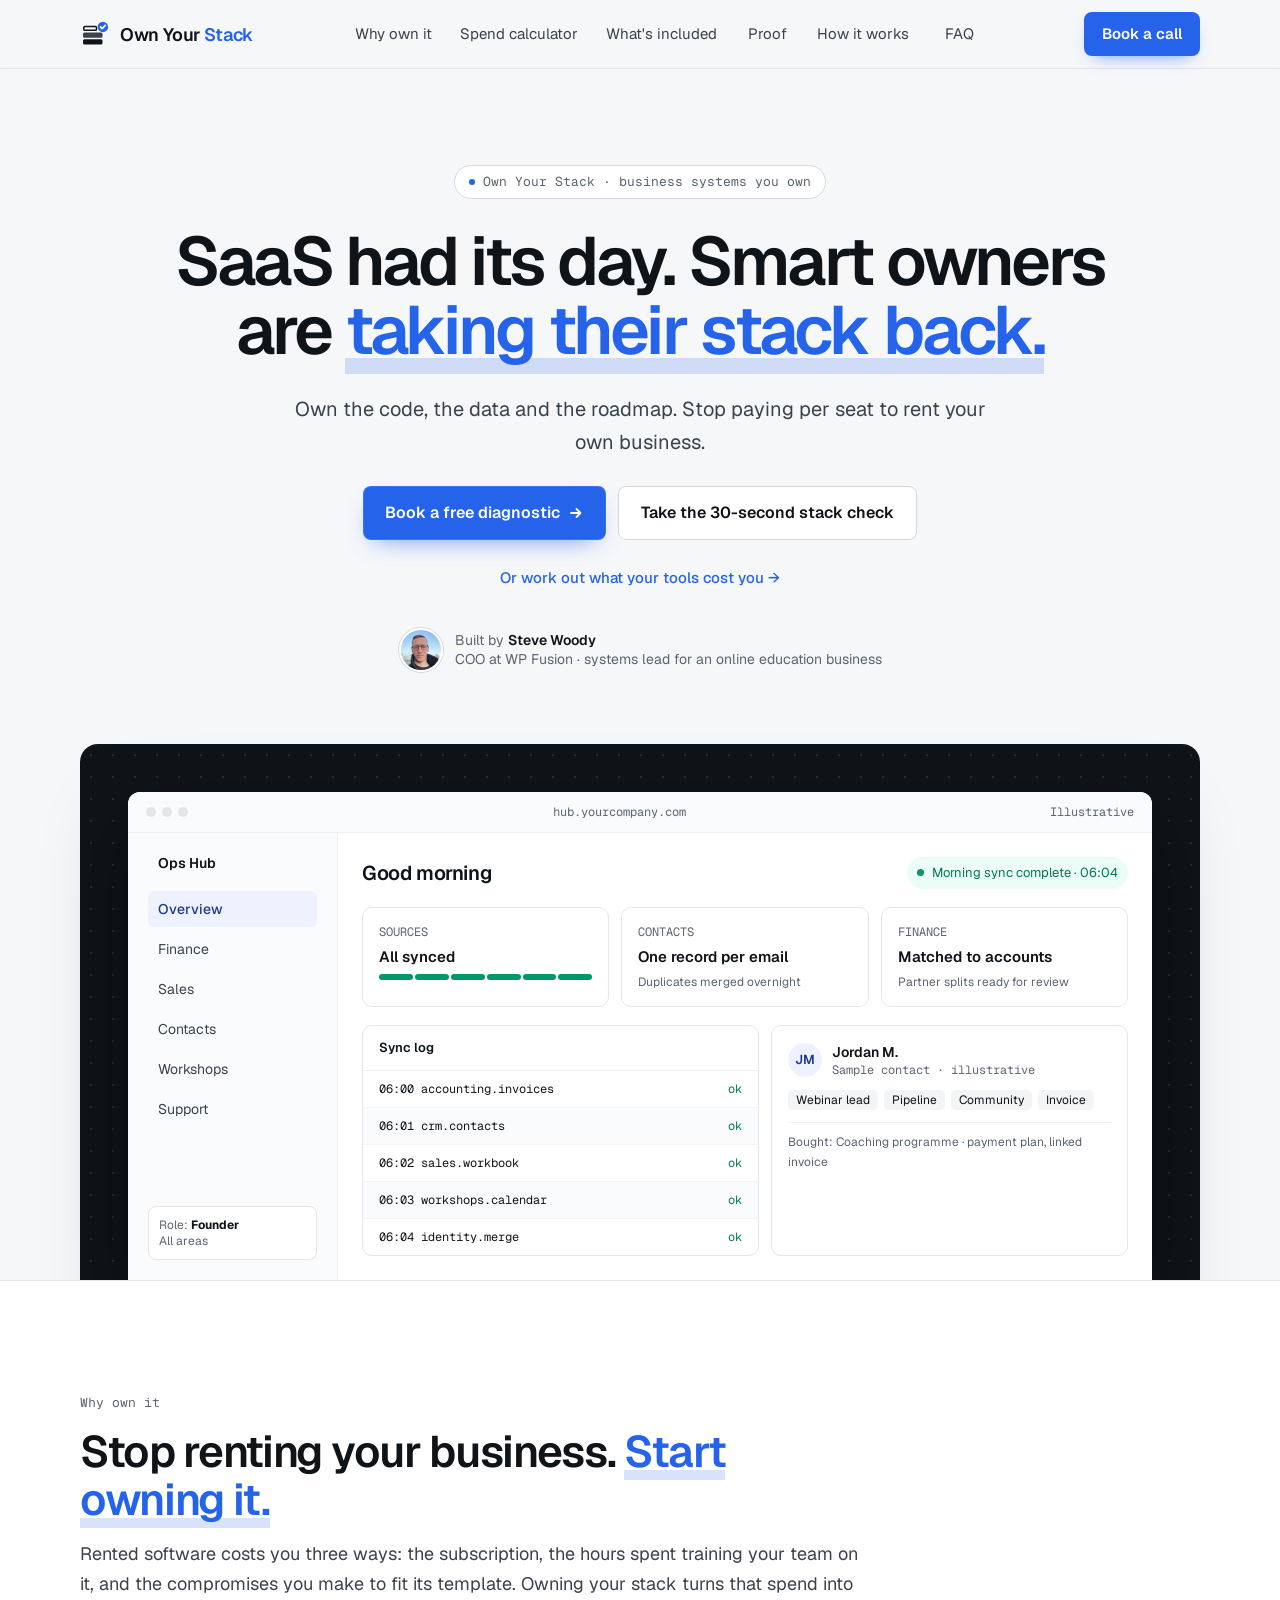
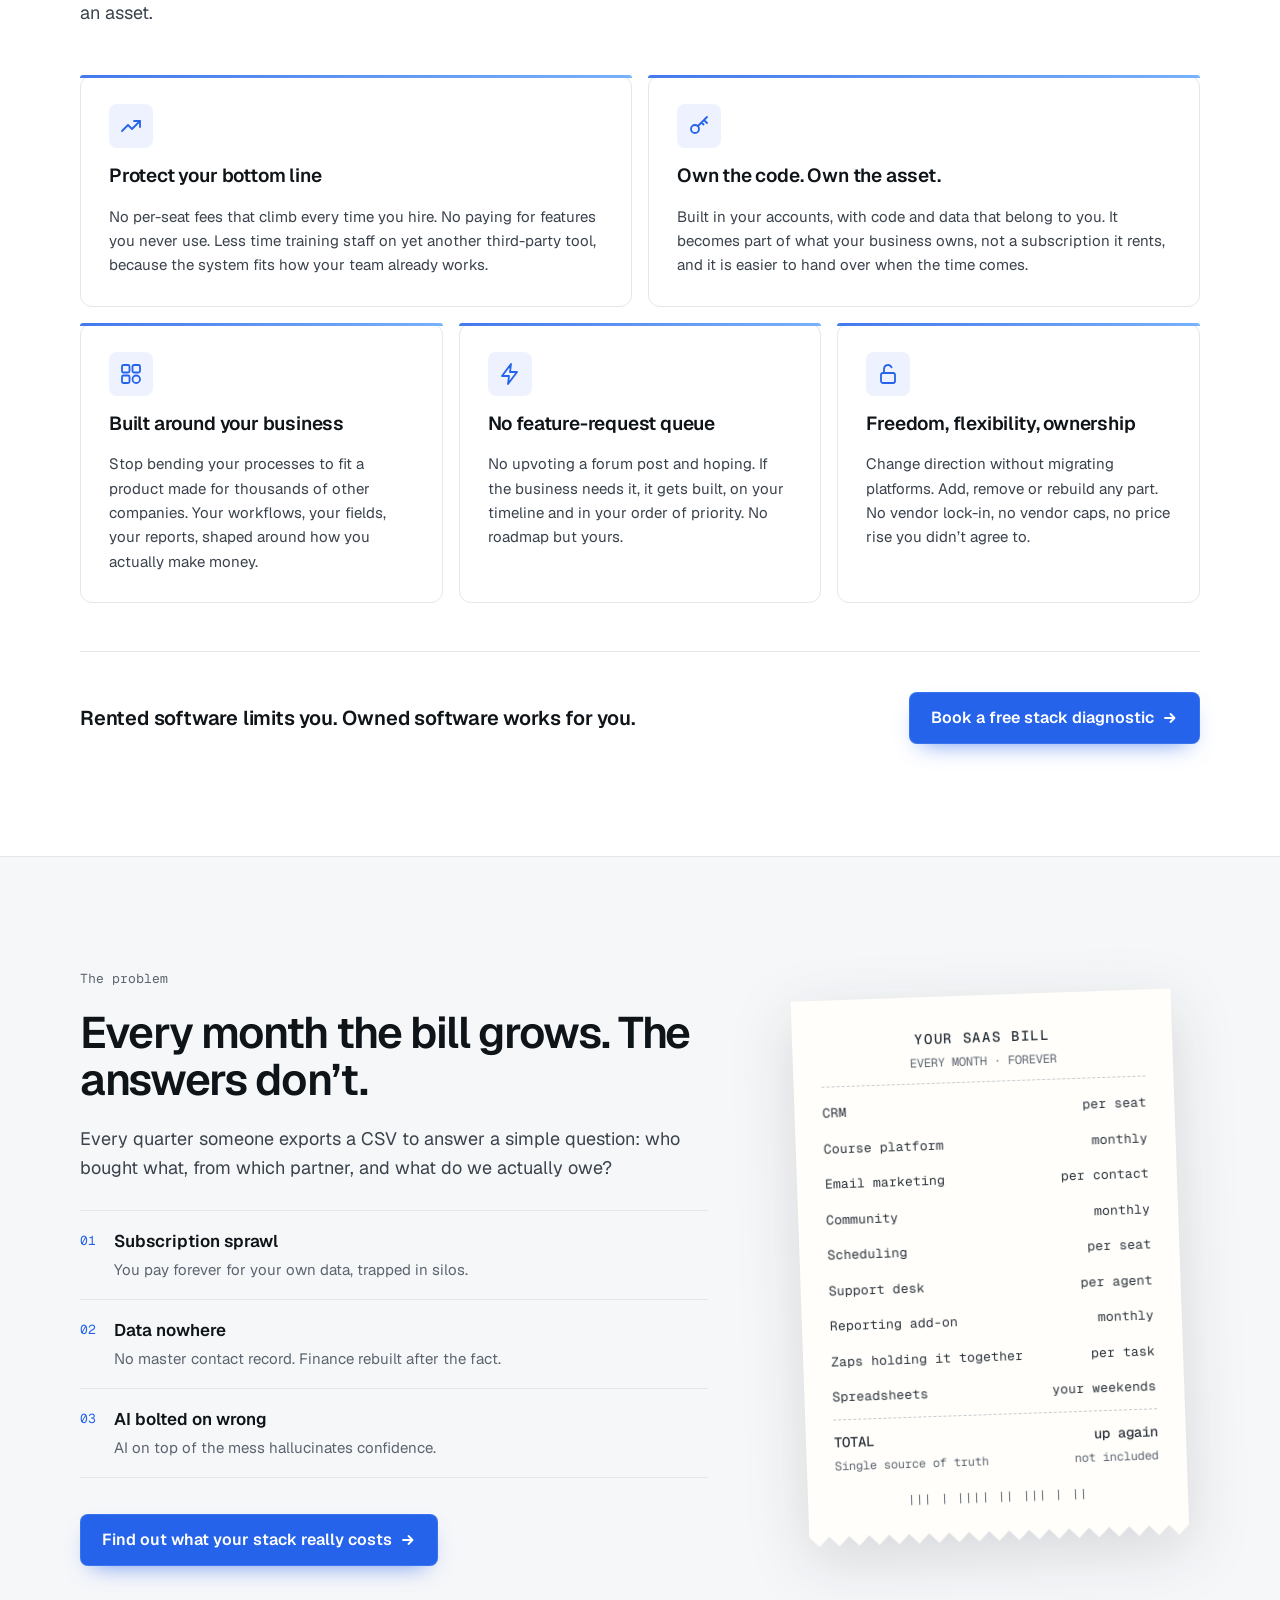
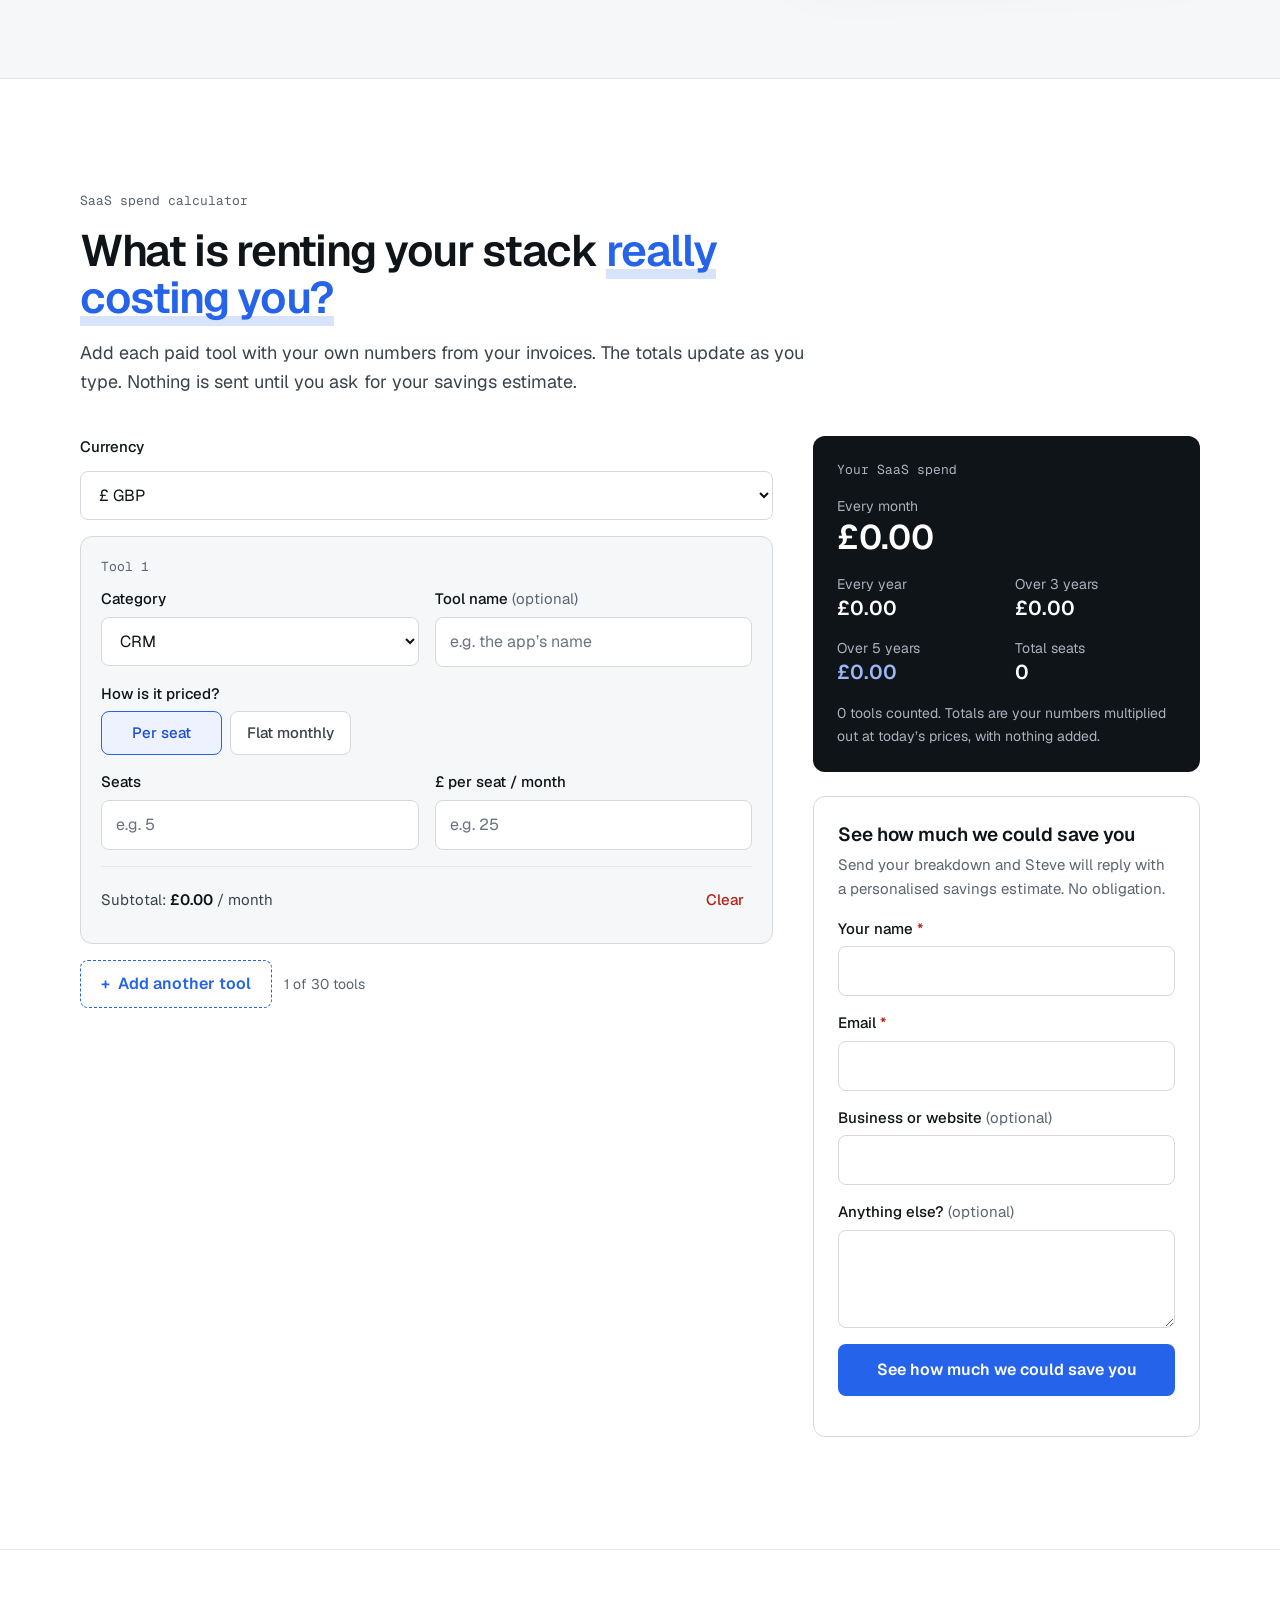
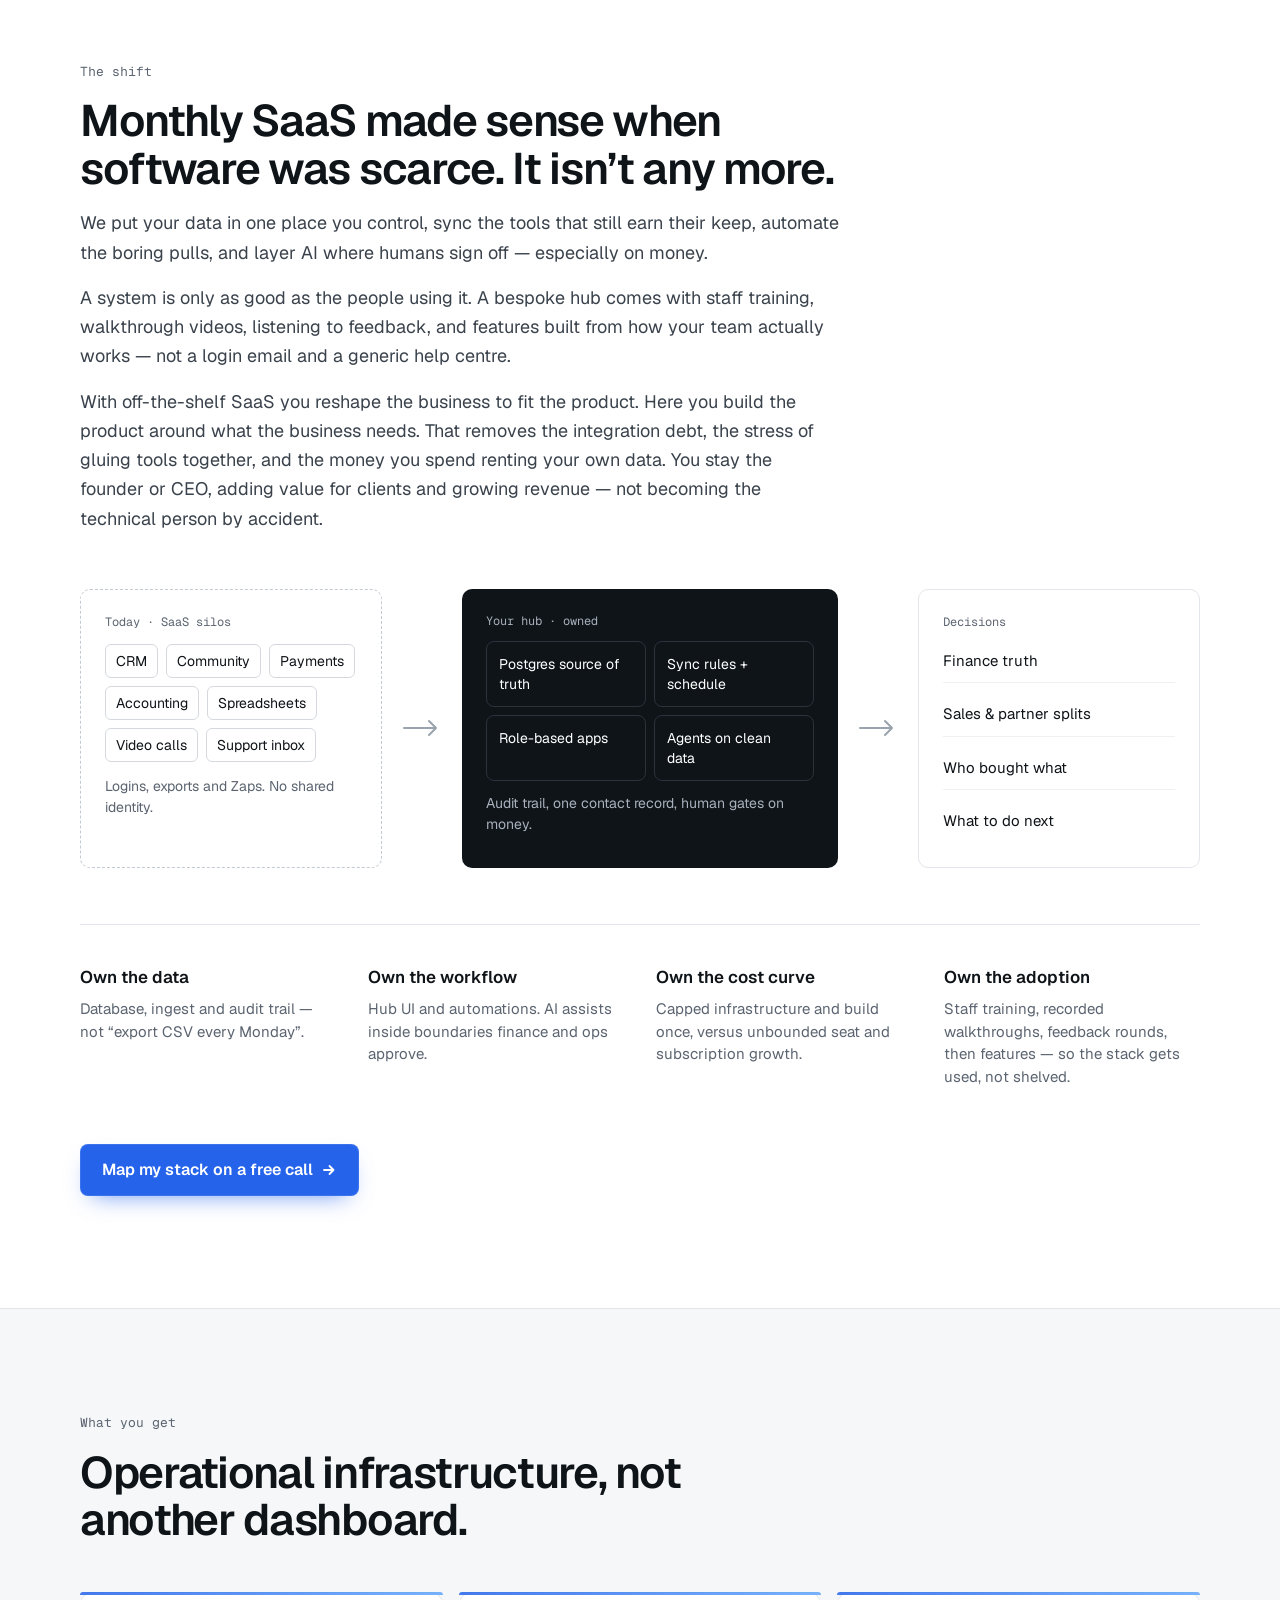
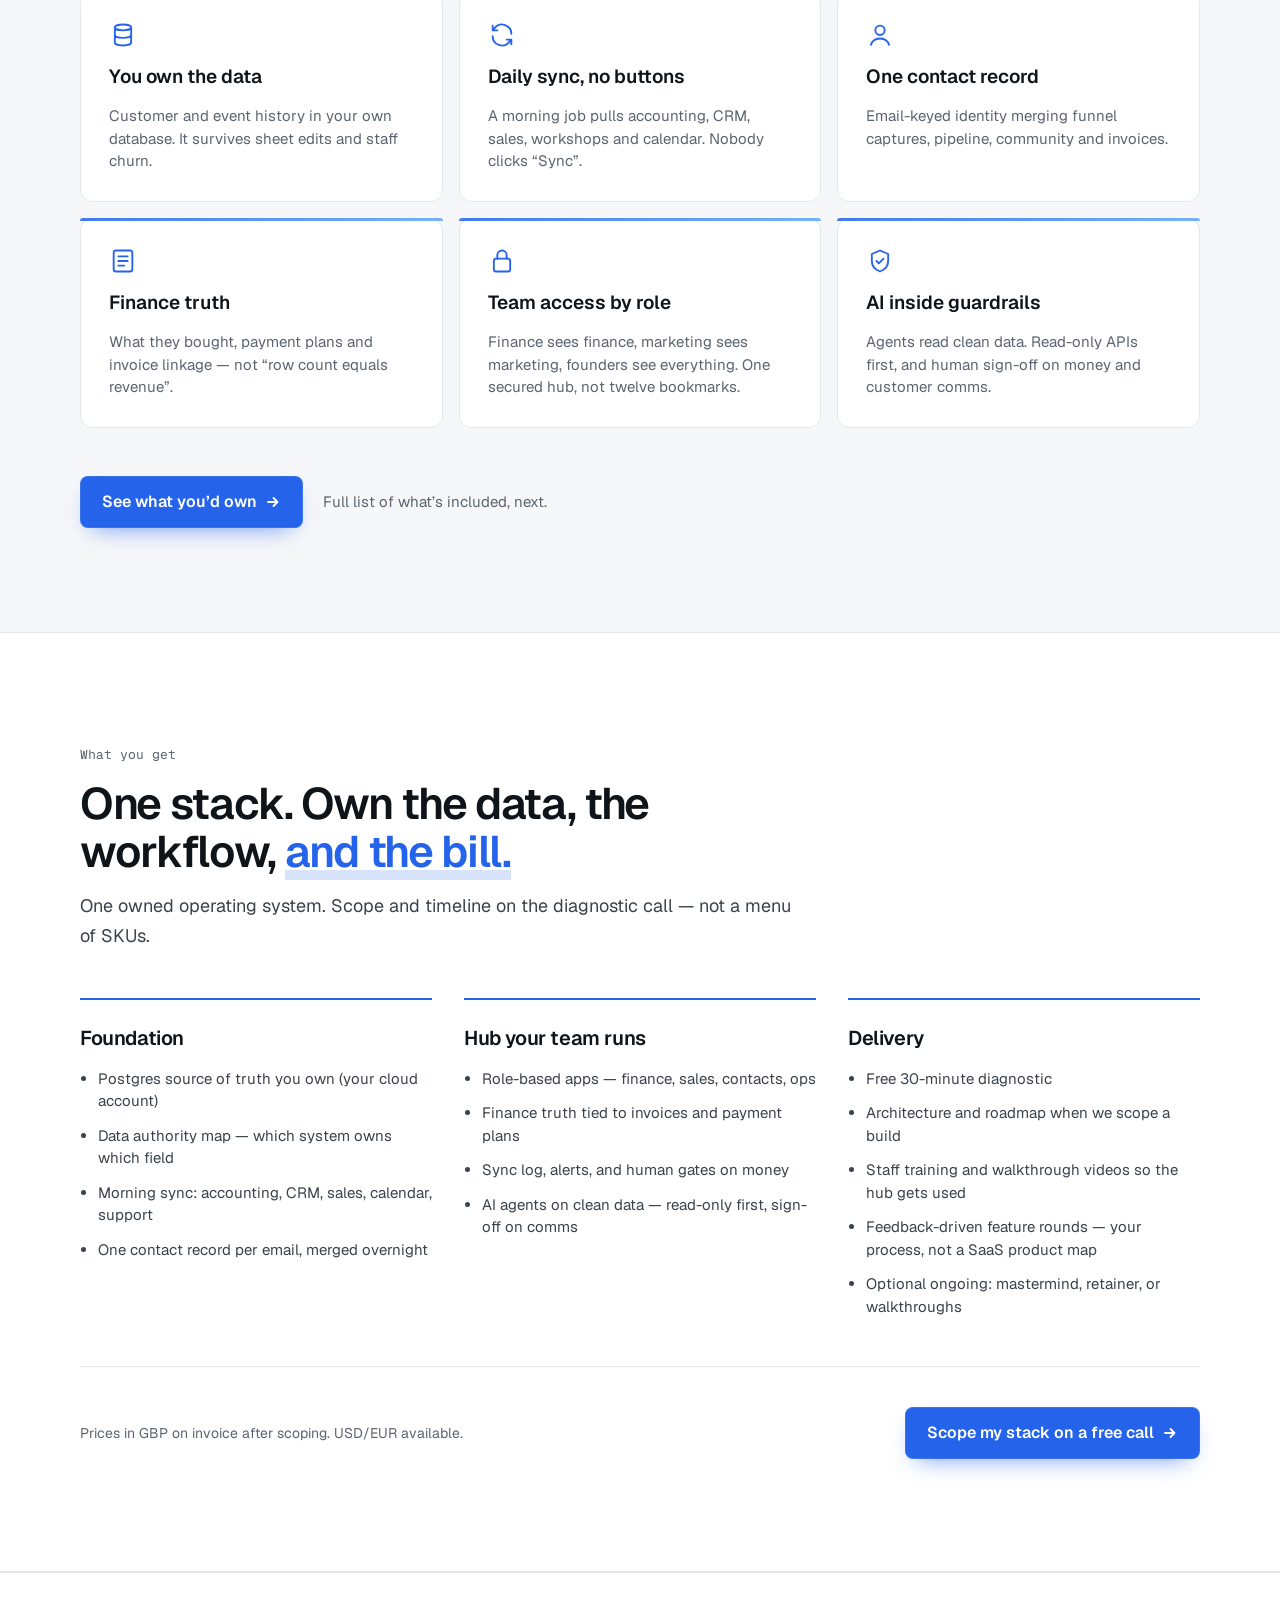
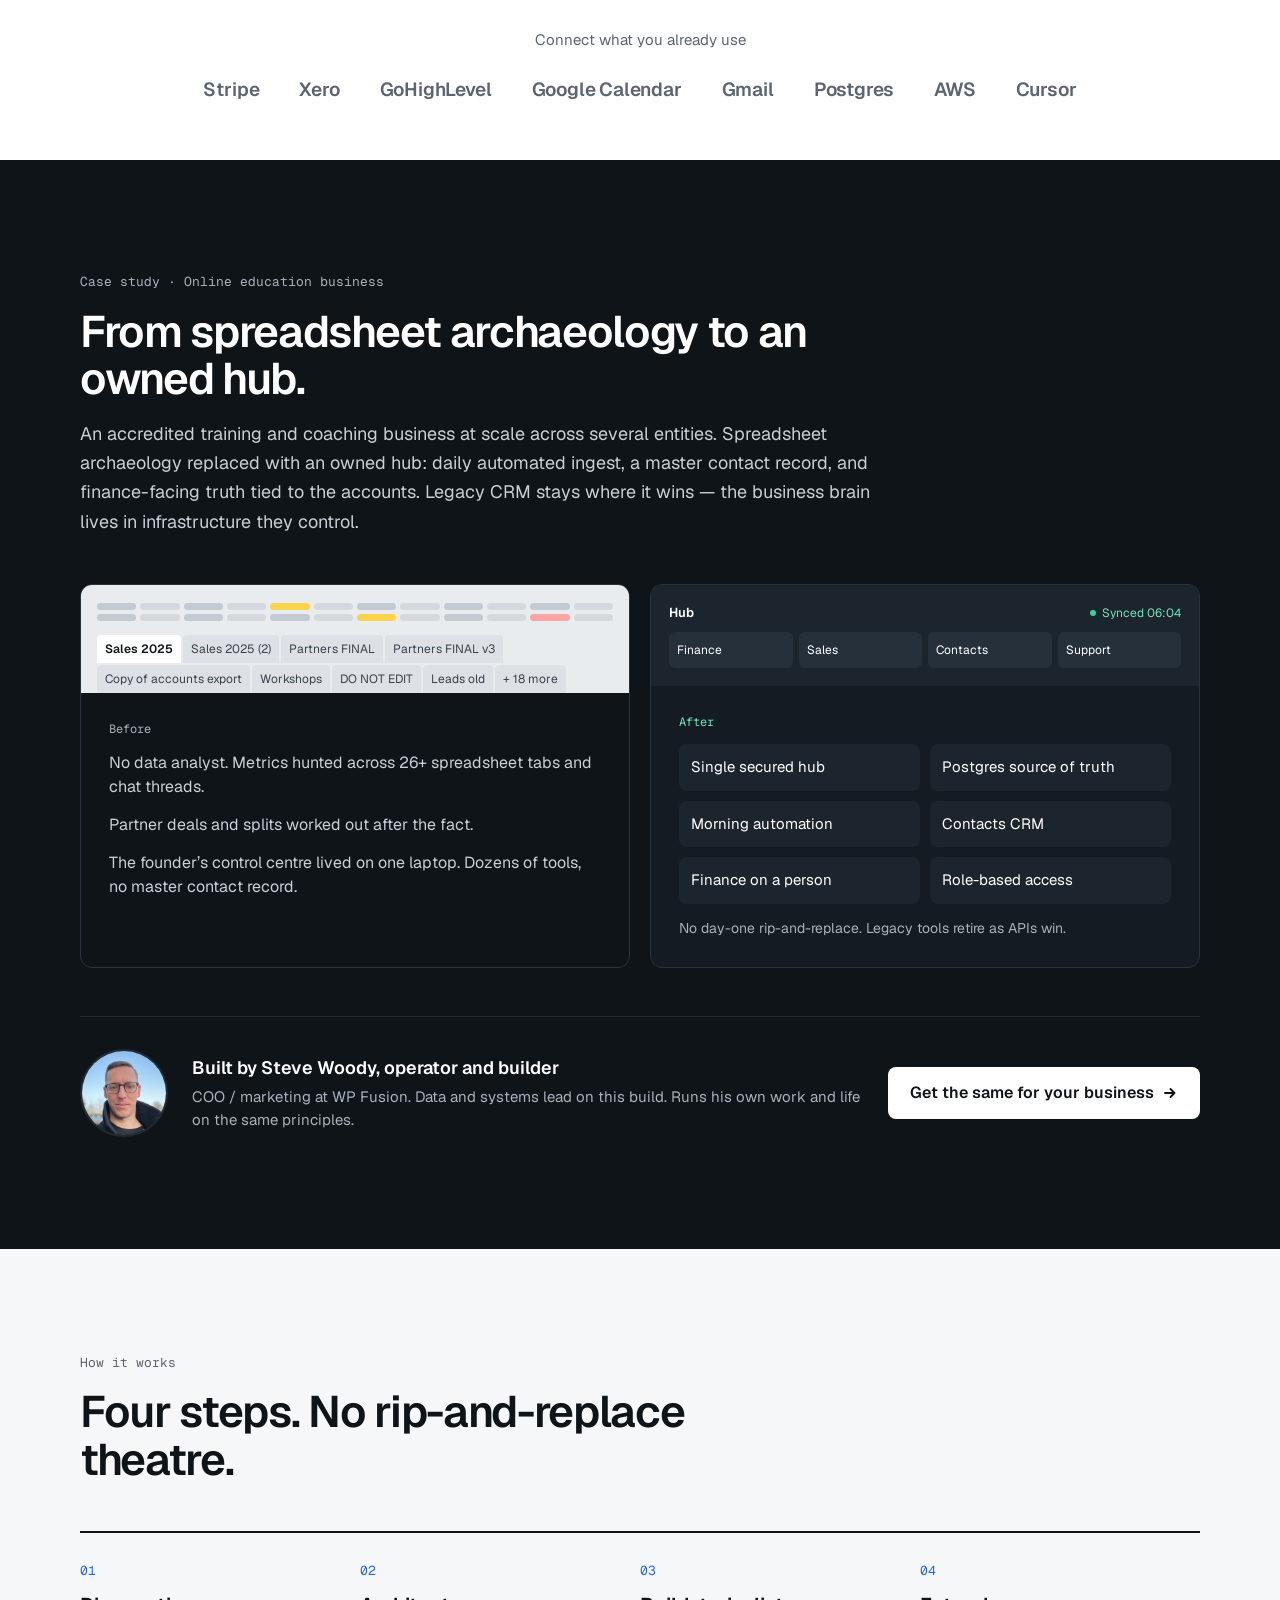
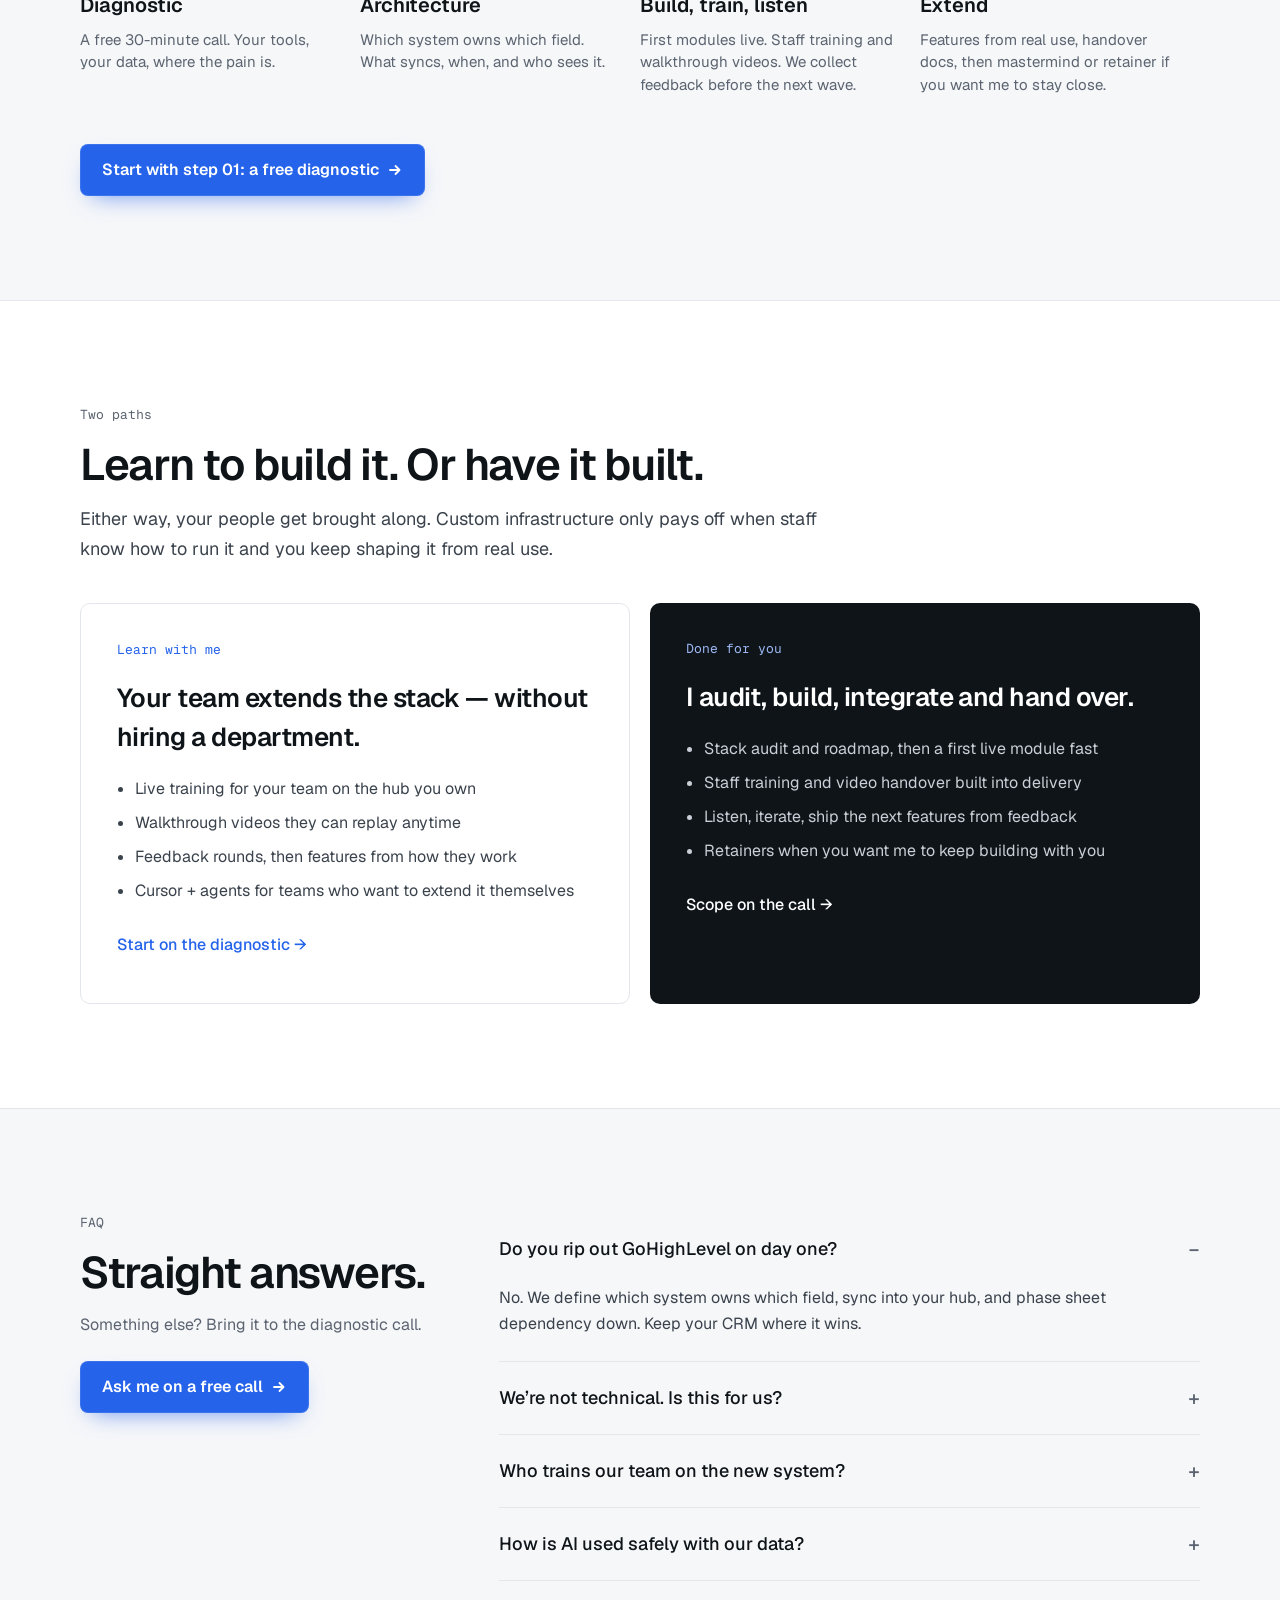
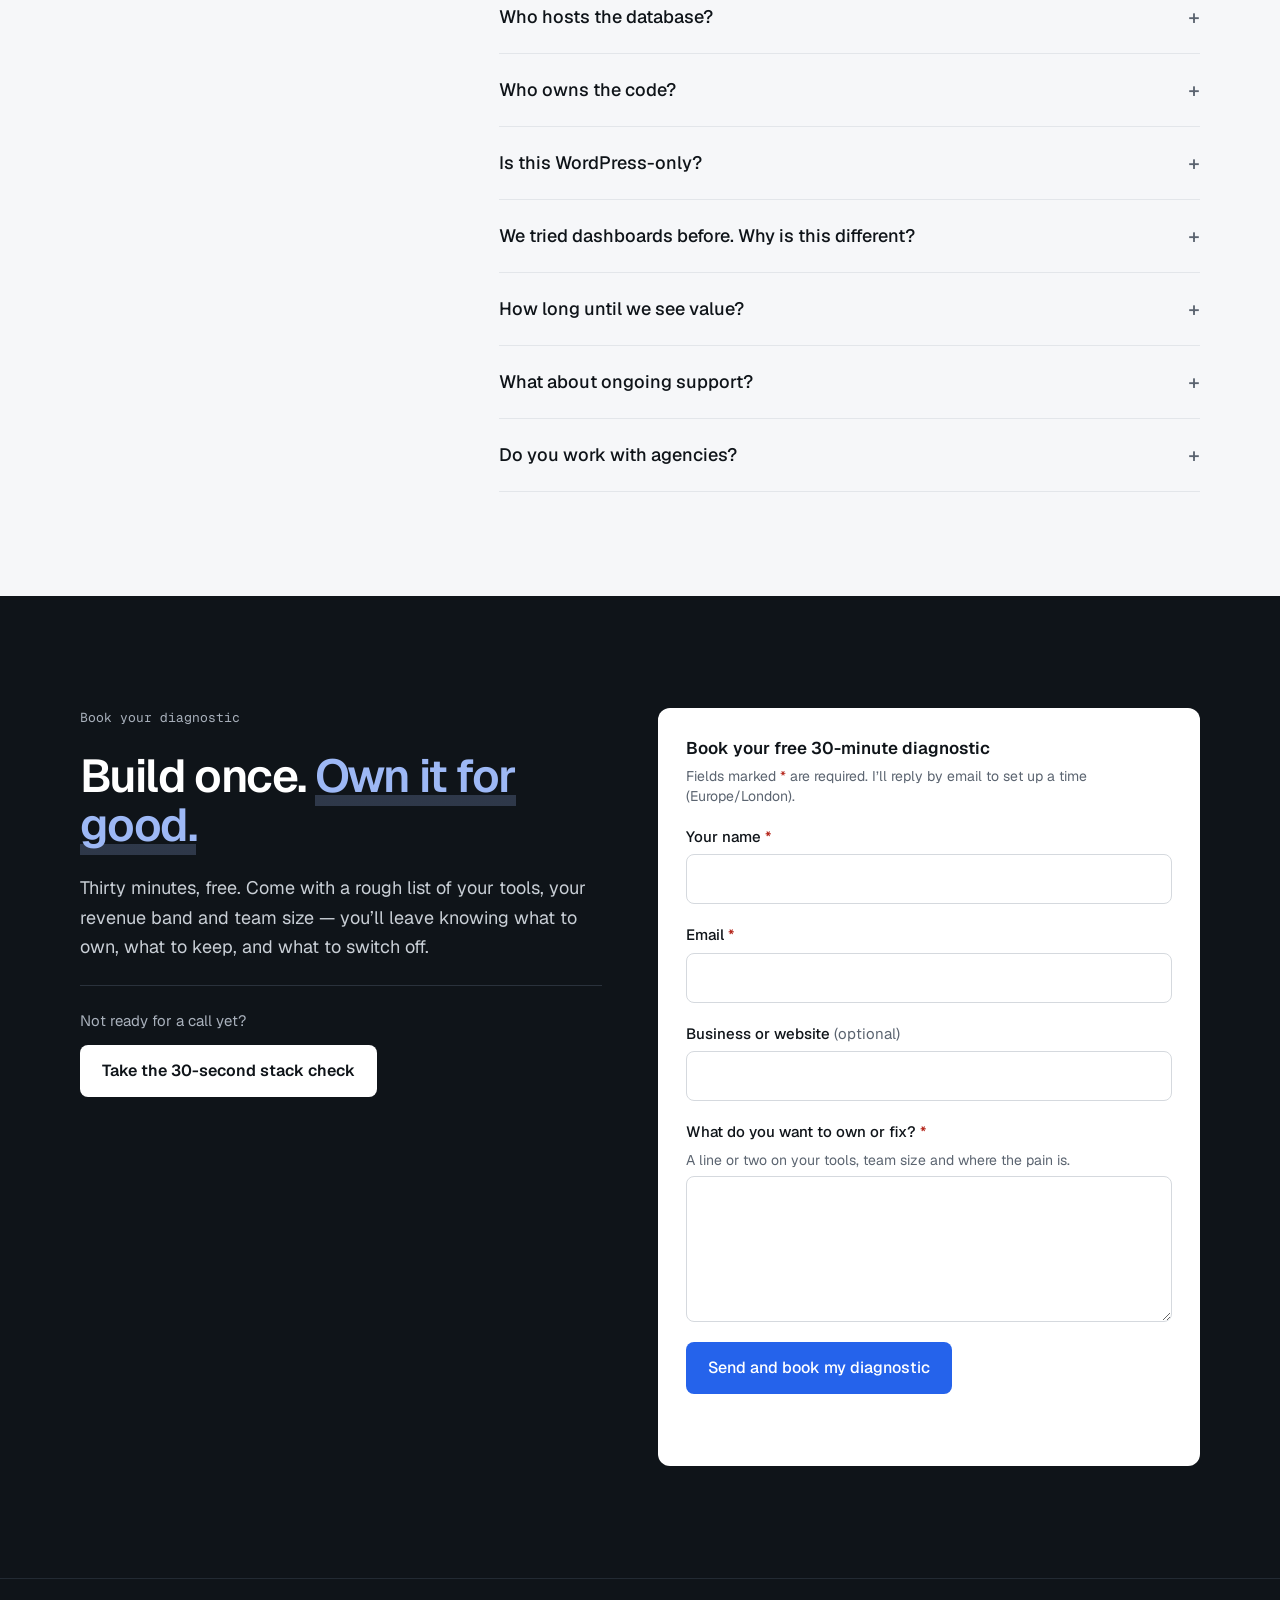
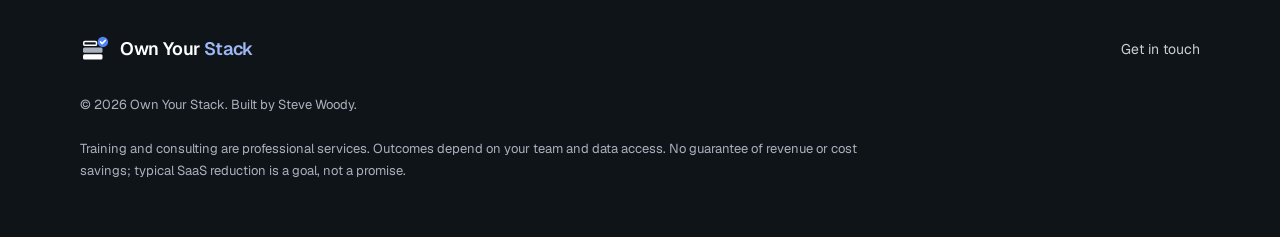
==== commit b1f01e80: "Own Your Stack: 30-second stack check quiz and SaaS spend calculator" ====
--- a/own-your-stack/index.html
+++ b/own-your-stack/index.html
@@ -25,8 +25,8 @@
   <meta name="twitter:description" content="Own the code, the data and the roadmap. Stop paying per seat to rent your own business." />
   <meta name="twitter:image" content="https://stevewoody.co.uk/own-your-stack/brand/og-image.png" />
   <meta name="twitter:image:alt" content="Own Your Stack logo with the headline: SaaS had its day. Smart owners are taking their stack back." />
-  <script type="module" crossorigin src="/own-your-stack/assets/index-B1c6XbTj.js"></script>
-  <link rel="stylesheet" crossorigin href="/own-your-stack/assets/index-CPCK8jE9.css">
+  <script type="module" crossorigin src="/own-your-stack/assets/index-D0VvKjn4.js"></script>
+  <link rel="stylesheet" crossorigin href="/own-your-stack/assets/index-I640Xy8o.css">
 </head>
 <body>
   <div id="root"></div>
--- a/own-your-stack/assets/index-I640Xy8o.css
+++ b/own-your-stack/assets/index-I640Xy8o.css
@@ -0,0 +1 @@
+/*! tailwindcss v4.3.3 | MIT License | https://tailwindcss.com */@layer properties{@supports (((-webkit-hyphens:none)) and (not (margin-trim:inline))) or ((-moz-orient:inline) and (not (color:rgb(from red r g b)))){*,:before,:after,::backdrop{--tw-rotate-x:initial;--tw-rotate-y:initial;--tw-rotate-z:initial;--tw-skew-x:initial;--tw-skew-y:initial;--tw-border-style:solid;--tw-leading:initial;--tw-font-weight:initial;--tw-tracking:initial;--tw-shadow:0 0 #0000;--tw-shadow-color:initial;--tw-shadow-alpha:100%;--tw-inset-shadow:0 0 #0000;--tw-inset-shadow-color:initial;--tw-inset-shadow-alpha:100%;--tw-ring-color:initial;--tw-ring-shadow:0 0 #0000;--tw-inset-ring-color:initial;--tw-inset-ring-shadow:0 0 #0000;--tw-ring-inset:initial;--tw-ring-offset-width:0px;--tw-ring-offset-color:#fff;--tw-ring-offset-shadow:0 0 #0000;--tw-blur:initial;--tw-brightness:initial;--tw-contrast:initial;--tw-grayscale:initial;--tw-hue-rotate:initial;--tw-invert:initial;--tw-opacity:initial;--tw-saturate:initial;--tw-sepia:initial;--tw-drop-shadow:initial;--tw-drop-shadow-color:initial;--tw-drop-shadow-alpha:100%;--tw-drop-shadow-size:initial;--tw-backdrop-blur:initial;--tw-backdrop-brightness:initial;--tw-backdrop-contrast:initial;--tw-backdrop-grayscale:initial;--tw-backdrop-hue-rotate:initial;--tw-backdrop-invert:initial;--tw-backdrop-opacity:initial;--tw-backdrop-saturate:initial;--tw-backdrop-sepia:initial;--tw-duration:initial;--tw-translate-x:0;--tw-translate-y:0;--tw-translate-z:0;--tw-outline-style:solid}}}@layer theme{:root,:host{--font-sans:"Geist", system-ui, sans-serif;--font-mono:"Geist Mono", ui-monospace, monospace;--color-white:#fff;--spacing:.25rem;--container-xl:36rem;--text-xs:.75rem;--text-xs--line-height:calc(1 / .75);--text-sm:.875rem;--text-sm--line-height:calc(1.25 / .875);--text-base:1rem;--text-base--line-height: 1.5 ;--text-lg:1.125rem;--text-lg--line-height:calc(1.75 / 1.125);--text-xl:1.25rem;--text-xl--line-height:calc(1.75 / 1.25);--text-2xl:1.5rem;--text-2xl--line-height:calc(2 / 1.5);--font-weight-normal:400;--font-weight-medium:500;--font-weight-semibold:600;--leading-tight:1.25;--leading-snug:1.375;--leading-normal:1.5;--leading-relaxed:1.625;--radius-sm:.25rem;--radius-md:.375rem;--radius-lg:.5rem;--radius-xl:.75rem;--radius-2xl:1rem;--default-transition-duration:.15s;--default-transition-timing-function:cubic-bezier(.4, 0, .2, 1);--default-font-family:var(--font-sans);--default-mono-font-family:var(--font-mono);--color-ink:#0f1419;--color-paper:#f6f7f9;--color-accent:#2563eb;--color-accent-hover:#1d4ed8;--color-accent-tint:#eef2ff;--color-muted:#5b6470;--color-body:#3a424c;--color-line:#e3e6ea;--color-line-strong:#d5d9de;--color-ink-2:#151b22;--color-ink-line:#2a323c;--color-on-ink-muted:#a9b1bc}}@layer base{*,:after,:before,::backdrop{box-sizing:border-box;border:0 solid;margin:0;padding:0}::file-selector-button{box-sizing:border-box;border:0 solid;margin:0;padding:0}html,:host{-webkit-text-size-adjust:100%;-moz-tab-size:4;tab-size:4;line-height:1.5;font-family:var(--default-font-family,-apple-system, BlinkMacSystemFont, "Segoe UI", Roboto, "Helvetica Neue", "Noto Sans", Arial, sans-serif, "Apple Color Emoji", "Segoe UI Emoji", "Segoe UI Symbol", "Noto Color Emoji");font-feature-settings:var(--default-font-feature-settings,normal);font-variation-settings:var(--default-font-variation-settings,normal);-webkit-tap-highlight-color:transparent}hr{height:0;color:inherit;border-top-width:1px}abbr:where([title]){-webkit-text-decoration:underline dotted;text-decoration:underline dotted}h1,h2,h3,h4,h5,h6{font-size:inherit;font-weight:inherit}a{color:inherit;-webkit-text-decoration:inherit;text-decoration:inherit}b,strong{font-weight:bolder}code,kbd,samp,pre{font-family:var(--default-mono-font-family,ui-monospace, SFMono-Regular, Menlo, Monaco, Consolas, "Liberation Mono", "Courier New", monospace);font-feature-settings:var(--default-mono-font-feature-settings,normal);font-variation-settings:var(--default-mono-font-variation-settings,normal);font-size:1em}small{font-size:80%}sub,sup{vertical-align:baseline;font-size:75%;line-height:0;position:relative}sub{bottom:-.25em}sup{top:-.5em}table{text-indent:0;border-color:inherit;border-collapse:collapse}:-moz-focusring:where(:not(iframe)){outline:auto}progress{vertical-align:baseline}summary{display:list-item}ol,ul,menu{list-style:none}img,svg,video,canvas,audio,iframe,embed,object{vertical-align:middle;display:block}img,video{max-width:100%;height:auto}button,input,select,optgroup,textarea{font:inherit;font-feature-settings:inherit;font-variation-settings:inherit;letter-spacing:inherit;color:inherit;opacity:1;background-color:#0000;border-radius:0}::file-selector-button{font:inherit;font-feature-settings:inherit;font-variation-settings:inherit;letter-spacing:inherit;color:inherit;opacity:1;background-color:#0000;border-radius:0}:where(select:is([multiple],[size])) optgroup{font-weight:bolder}:where(select:is([multiple],[size])) optgroup option{padding-inline-start:20px}::file-selector-button{margin-inline-end:4px}::placeholder{opacity:1}@supports (not ((-webkit-appearance:-apple-pay-button))) or (contain-intrinsic-size:1px){::placeholder{color:currentColor}@supports (color:color-mix(in lab,red,red)){::placeholder{color:color-mix(in oklab,currentcolor 50%,transparent)}}}textarea{resize:vertical}::-webkit-search-decoration{-webkit-appearance:none}::-webkit-date-and-time-value{min-height:1lh;text-align:inherit}::-webkit-datetime-edit{display:inline-flex}::-webkit-datetime-edit-fields-wrapper{padding:0}::-webkit-datetime-edit{padding-block:0}::-webkit-datetime-edit-year-field{padding-block:0}::-webkit-datetime-edit-month-field{padding-block:0}::-webkit-datetime-edit-day-field{padding-block:0}::-webkit-datetime-edit-hour-field{padding-block:0}::-webkit-datetime-edit-minute-field{padding-block:0}::-webkit-datetime-edit-second-field{padding-block:0}::-webkit-datetime-edit-millisecond-field{padding-block:0}::-webkit-datetime-edit-meridiem-field{padding-block:0}::-webkit-calendar-picker-indicator{line-height:1}:-moz-ui-invalid{box-shadow:none}button,input:where([type=button],[type=reset],[type=submit]){-webkit-appearance:button;-moz-appearance:button;appearance:button}::file-selector-button{-webkit-appearance:button;-moz-appearance:button;appearance:button}::-webkit-inner-spin-button{height:auto}::-webkit-outer-spin-button{height:auto}[hidden]:where(:not([hidden=until-found])){display:none!important}}@layer components;@layer utilities{.sr-only{clip-path:inset(50%);white-space:nowrap;border-width:0;width:1px;height:1px;margin:-1px;padding:0;position:absolute;overflow:hidden}.absolute{position:absolute}.fixed{position:fixed}.relative{position:relative}.sticky{position:sticky}.top-0{top:0}.bottom-0{bottom:0}.-left-\[10000px\]{left:-10000px}.z-10{z-index:10}.col-span-2{grid-column:span 2/span 2}.m-0{margin:0}.m-auto{margin:auto}.-mx-5{margin-inline:calc(var(--spacing) * -5)}.mx-auto{margin-inline:auto}.-mt-1{margin-top:calc(var(--spacing) * -1)}.-mt-3{margin-top:calc(var(--spacing) * -3)}.mt-1\.5{margin-top:calc(var(--spacing) * 1.5)}.mt-2{margin-top:calc(var(--spacing) * 2)}.mt-4{margin-top:calc(var(--spacing) * 4)}.mt-\[7px\]{margin-top:7px}.mt-\[72px\]{margin-top:72px}.mt-auto{margin-top:auto}.-mr-2{margin-right:calc(var(--spacing) * -2)}.-mb-5{margin-bottom:calc(var(--spacing) * -5)}.mb-2{margin-bottom:calc(var(--spacing) * 2)}.mb-3{margin-bottom:calc(var(--spacing) * 3)}.block{display:block}.contents{display:contents}.flex{display:flex}.grid{display:grid}.hidden{display:none}.inline{display:inline}.inline-flex{display:inline-flex}.size-1\.5{width:calc(var(--spacing) * 1.5);height:calc(var(--spacing) * 1.5)}.size-2\.5{width:calc(var(--spacing) * 2.5);height:calc(var(--spacing) * 2.5)}.size-6{width:calc(var(--spacing) * 6);height:calc(var(--spacing) * 6)}.size-11{width:calc(var(--spacing) * 11);height:calc(var(--spacing) * 11)}.size-\[7px\]{width:7px;height:7px}.size-\[34px\]{width:34px;height:34px}.size-\[88px\]{width:88px;height:88px}.h-1{height:var(--spacing)}.h-1\.5{height:calc(var(--spacing) * 1.5)}.h-\[7px\]{height:7px}.h-\[68px\]{height:68px}.h-px{height:1px}.max-h-\[calc\(100dvh-24px\)\]{max-height:calc(100dvh - 24px)}.min-h-6{min-height:calc(var(--spacing) * 6)}.min-h-11{min-height:calc(var(--spacing) * 11)}.min-h-12{min-height:calc(var(--spacing) * 12)}.min-h-\[280px\]{min-height:280px}.min-h-\[420px\]{min-height:420px}.min-h-\[440px\]{min-height:440px}.w-\[210px\]{width:210px}.w-\[calc\(100\%-24px\)\]{width:calc(100% - 24px)}.w-auto{width:auto}.w-fit{width:fit-content}.w-full{width:100%}.w-px{width:1px}.max-w-\[380px\]{max-width:380px}.max-w-\[520px\]{max-width:520px}.max-w-\[720px\]{max-width:720px}.max-w-\[760px\]{max-width:760px}.max-w-\[780px\]{max-width:780px}.max-w-\[820px\]{max-width:820px}.max-w-\[1020px\]{max-width:1020px}.max-w-\[1200px\]{max-width:1200px}.max-w-xl{max-width:var(--container-xl)}.min-w-0{min-width:0}.min-w-11{min-width:calc(var(--spacing) * 11)}.flex-1{flex:1}.flex-\[0_1_420px\]{flex:0 420px}.flex-\[1\.3_1_320px\]{flex:1.3 320px}.flex-\[1_1_240px\]{flex:240px}.flex-\[1_1_260px\]{flex:260px}.flex-\[1_1_300px\]{flex:300px}.flex-\[1_1_320px\]{flex:320px}.flex-\[1_1_400px\]{flex:400px}.flex-\[1_1_420px\]{flex:420px}.flex-\[1_1_440px\]{flex:440px}.flex-\[1_1_460px\]{flex:460px}.flex-\[2_1_560px\]{flex:2 560px}.shrink-0{flex-shrink:0}.flex-grow{flex-grow:1}.-rotate-2{rotate:-2deg}.transform{transform:var(--tw-rotate-x,) var(--tw-rotate-y,) var(--tw-rotate-z,) var(--tw-skew-x,) var(--tw-skew-y,)}.cursor-pointer{cursor:pointer}.resize-y{resize:vertical}.list-disc{list-style-type:disc}.list-none{list-style-type:none}.grid-cols-1{grid-template-columns:repeat(1,minmax(0,1fr))}.grid-cols-2{grid-template-columns:repeat(2,minmax(0,1fr))}.grid-cols-4{grid-template-columns:repeat(4,minmax(0,1fr))}.grid-cols-12{grid-template-columns:repeat(12,minmax(0,1fr))}.grid-cols-\[repeat\(auto-fit\,minmax\(170px\,1fr\)\)\]{grid-template-columns:repeat(auto-fit,minmax(170px,1fr))}.grid-cols-\[repeat\(auto-fit\,minmax\(240px\,1fr\)\)\]{grid-template-columns:repeat(auto-fit,minmax(240px,1fr))}.grid-cols-\[repeat\(auto-fit\,minmax\(300px\,1fr\)\)\]{grid-template-columns:repeat(auto-fit,minmax(300px,1fr))}.grid-cols-\[repeat\(auto-fit\,minmax\(320px\,1fr\)\)\]{grid-template-columns:repeat(auto-fit,minmax(320px,1fr))}.flex-col{flex-direction:column}.flex-wrap{flex-wrap:wrap}.items-center{align-items:center}.items-start{align-items:flex-start}.items-stretch{align-items:stretch}.justify-between{justify-content:space-between}.justify-center{justify-content:center}.gap-0{gap:0}.gap-0\.5{gap:calc(var(--spacing) * .5)}.gap-1{gap:var(--spacing)}.gap-1\.5{gap:calc(var(--spacing) * 1.5)}.gap-2{gap:calc(var(--spacing) * 2)}.gap-2\.5{gap:calc(var(--spacing) * 2.5)}.gap-3{gap:calc(var(--spacing) * 3)}.gap-3\.5{gap:calc(var(--spacing) * 3.5)}.gap-4{gap:calc(var(--spacing) * 4)}.gap-5{gap:calc(var(--spacing) * 5)}.gap-6{gap:calc(var(--spacing) * 6)}.gap-7{gap:calc(var(--spacing) * 7)}.gap-8{gap:calc(var(--spacing) * 8)}.gap-10{gap:calc(var(--spacing) * 10)}.gap-12{gap:calc(var(--spacing) * 12)}.gap-\[18px\]{gap:18px}.gap-x-4{column-gap:calc(var(--spacing) * 4)}.gap-x-5{column-gap:calc(var(--spacing) * 5)}.gap-x-10{column-gap:calc(var(--spacing) * 10)}.gap-y-3{row-gap:calc(var(--spacing) * 3)}.gap-y-4{row-gap:calc(var(--spacing) * 4)}.self-start{align-self:flex-start}.overflow-hidden{overflow:hidden}.overflow-y-auto{overflow-y:auto}.rounded-2xl{border-radius:var(--radius-2xl)}.rounded-\[5px\]{border-radius:5px}.rounded-\[10px\]{border-radius:10px}.rounded-full{border-radius:3.40282e38px}.rounded-lg{border-radius:var(--radius-lg)}.rounded-md{border-radius:var(--radius-md)}.rounded-sm{border-radius:var(--radius-sm)}.rounded-xl{border-radius:var(--radius-xl)}.rounded-t{border-top-left-radius:.25rem;border-top-right-radius:.25rem}.rounded-t-\[18px\]{border-top-left-radius:18px;border-top-right-radius:18px}.rounded-t-xl{border-top-left-radius:var(--radius-xl);border-top-right-radius:var(--radius-xl)}.border{border-style:var(--tw-border-style);border-width:1px}.border-0{border-style:var(--tw-border-style);border-width:0}.border-2{border-style:var(--tw-border-style);border-width:2px}.border-y{border-block-style:var(--tw-border-style);border-block-width:1px}.border-t{border-top-style:var(--tw-border-style);border-top-width:1px}.border-t-2{border-top-style:var(--tw-border-style);border-top-width:2px}.border-r{border-right-style:var(--tw-border-style);border-right-width:1px}.border-b{border-bottom-style:var(--tw-border-style);border-bottom-width:1px}.border-dashed{--tw-border-style:dashed;border-style:dashed}.border-\[\#222A33\]{border-color:#222a33}.border-\[\#A7F3D0\]{border-color:#a7f3d0}.border-\[\#B42318\]{border-color:#b42318}.border-\[\#C4CAD1\]{border-color:#c4cad1}.border-\[\#E3E6EA\]{border-color:#e3e6ea}.border-\[\#EEF0F2\]{border-color:#eef0f2}.border-\[\#F2F4F6\]{border-color:#f2f4f6}.border-accent{border-color:var(--color-accent)}.border-ink{border-color:var(--color-ink)}.border-ink-line{border-color:var(--color-ink-line)}.border-line{border-color:var(--color-line)}.border-line-strong{border-color:var(--color-line-strong)}.border-white{border-color:var(--color-white)}.bg-\[\#1C242D\]{background-color:#1c242d}.bg-\[\#34D399\]{background-color:#34d399}.bg-\[\#151B22\]{background-color:#151b22}.bg-\[\#26303B\]{background-color:#26303b}.bg-\[\#059669\]{background-color:#059669}.bg-\[\#C4CAD1\]{background-color:#c4cad1}.bg-\[\#D5D9DE\]{background-color:#d5d9de}.bg-\[\#DDE1E6\]{background-color:#dde1e6}.bg-\[\#E3E6EA\]{background-color:#e3e6ea}.bg-\[\#E9ECEF\]{background-color:#e9ecef}.bg-\[\#ECFDF5\]{background-color:#ecfdf5}.bg-\[\#EEF2FF\]{background-color:#eef2ff}.bg-\[\#F2F4F6\]{background-color:#f2f4f6}.bg-\[\#FAFBFC\]{background-color:#fafbfc}.bg-\[\#FCA5A5\]{background-color:#fca5a5}.bg-\[\#FCD34D\]{background-color:#fcd34d}.bg-\[\#FEF3F2\]{background-color:#fef3f2}.bg-\[\#FFFEFA\]{background-color:#fffefa}.bg-accent{background-color:var(--color-accent)}.bg-accent-tint{background-color:var(--color-accent-tint)}.bg-ink{background-color:var(--color-ink)}.bg-line{background-color:var(--color-line)}.bg-paper{background-color:var(--color-paper)}.bg-paper\/90{background-color:#f6f7f9e6}@supports (color:color-mix(in lab,red,red)){.bg-paper\/90{background-color:color-mix(in oklab,var(--color-paper) 90%,transparent)}}.bg-white{background-color:var(--color-white)}.object-cover{object-fit:cover}.p-0{padding:0}.p-2\.5{padding:calc(var(--spacing) * 2.5)}.p-3{padding:calc(var(--spacing) * 3)}.p-3\.5{padding:calc(var(--spacing) * 3.5)}.p-4{padding:calc(var(--spacing) * 4)}.p-5{padding:calc(var(--spacing) * 5)}.p-6{padding:calc(var(--spacing) * 6)}.p-7{padding:calc(var(--spacing) * 7)}.p-9{padding:calc(var(--spacing) * 9)}.p-\[18px\]{padding:18px}.px-1{padding-inline:var(--spacing)}.px-2{padding-inline:calc(var(--spacing) * 2)}.px-2\.5{padding-inline:calc(var(--spacing) * 2.5)}.px-3{padding-inline:calc(var(--spacing) * 3)}.px-3\.5{padding-inline:calc(var(--spacing) * 3.5)}.px-4{padding-inline:calc(var(--spacing) * 4)}.px-5{padding-inline:calc(var(--spacing) * 5)}.px-7{padding-inline:calc(var(--spacing) * 7)}.px-\[7px\]{padding-inline:7px}.px-\[18px\]{padding-inline:18px}.px-\[22px\]{padding-inline:22px}.py-0\.5{padding-block:calc(var(--spacing) * .5)}.py-1{padding-block:var(--spacing)}.py-1\.5{padding-block:calc(var(--spacing) * 1.5)}.py-2{padding-block:calc(var(--spacing) * 2)}.py-2\.5{padding-block:calc(var(--spacing) * 2.5)}.py-3{padding-block:calc(var(--spacing) * 3)}.py-3\.5{padding-block:calc(var(--spacing) * 3.5)}.py-5{padding-block:calc(var(--spacing) * 5)}.py-14{padding-block:calc(var(--spacing) * 14)}.py-20{padding-block:calc(var(--spacing) * 20)}.py-\[18px\]{padding-block:18px}.py-\[22px\]{padding-block:22px}.py-\[72px\]{padding-block:72px}.pt-0\.5{padding-top:calc(var(--spacing) * .5)}.pt-2{padding-top:calc(var(--spacing) * 2)}.pt-2\.5{padding-top:calc(var(--spacing) * 2.5)}.pt-3{padding-top:calc(var(--spacing) * 3)}.pt-3\.5{padding-top:calc(var(--spacing) * 3.5)}.pt-4{padding-top:calc(var(--spacing) * 4)}.pt-5{padding-top:calc(var(--spacing) * 5)}.pt-6{padding-top:calc(var(--spacing) * 6)}.pt-7{padding-top:calc(var(--spacing) * 7)}.pt-8{padding-top:calc(var(--spacing) * 8)}.pt-10{padding-top:calc(var(--spacing) * 10)}.pt-12{padding-top:calc(var(--spacing) * 12)}.pt-20{padding-top:calc(var(--spacing) * 20)}.pt-\[18px\]{padding-top:18px}.pr-6{padding-right:calc(var(--spacing) * 6)}.pr-10{padding-right:calc(var(--spacing) * 10)}.pb-0{padding-bottom:0}.pb-3{padding-bottom:calc(var(--spacing) * 3)}.pb-3\.5{padding-bottom:calc(var(--spacing) * 3.5)}.pb-5{padding-bottom:calc(var(--spacing) * 5)}.pb-6{padding-bottom:calc(var(--spacing) * 6)}.pb-14{padding-bottom:calc(var(--spacing) * 14)}.pl-\[18px\]{padding-left:18px}.text-center{text-align:center}.text-left{text-align:left}.font-mono{font-family:var(--font-mono)}.text-2xl{font-size:var(--text-2xl);line-height:var(--tw-leading,var(--text-2xl--line-height))}.text-base{font-size:var(--text-base);line-height:var(--tw-leading,var(--text-base--line-height))}.text-lg{font-size:var(--text-lg);line-height:var(--tw-leading,var(--text-lg--line-height))}.text-sm{font-size:var(--text-sm);line-height:var(--tw-leading,var(--text-sm--line-height))}.text-xl{font-size:var(--text-xl);line-height:var(--tw-leading,var(--text-xl--line-height))}.text-xs{font-size:var(--text-xs);line-height:var(--tw-leading,var(--text-xs--line-height))}.text-\[13px\]{font-size:13px}.text-\[15px\]{font-size:15px}.text-\[17px\]{font-size:17px}.text-\[18px\]{font-size:18px}.text-\[19px\]{font-size:19px}.text-\[22px\]{font-size:22px}.text-\[26px\]{font-size:26px}.text-\[30px\]{font-size:30px}.text-\[34px\]{font-size:34px}.text-\[40px\]{font-size:40px}.leading-\[1\.06\]{--tw-leading:1.06;line-height:1.06}.leading-\[1\.08\]{--tw-leading:1.08;line-height:1.08}.leading-normal{--tw-leading:var(--leading-normal);line-height:var(--leading-normal)}.leading-relaxed{--tw-leading:var(--leading-relaxed);line-height:var(--leading-relaxed)}.leading-snug{--tw-leading:var(--leading-snug);line-height:var(--leading-snug)}.leading-tight{--tw-leading:var(--leading-tight);line-height:var(--leading-tight)}.font-medium{--tw-font-weight:var(--font-weight-medium);font-weight:var(--font-weight-medium)}.font-normal{--tw-font-weight:var(--font-weight-normal);font-weight:var(--font-weight-normal)}.font-semibold{--tw-font-weight:var(--font-weight-semibold);font-weight:var(--font-weight-semibold)}.tracking-\[-0\.01em\]{--tw-tracking:-.01em;letter-spacing:-.01em}.tracking-\[-0\.02em\]{--tw-tracking:-.02em;letter-spacing:-.02em}.tracking-\[-0\.03em\]{--tw-tracking:-.03em;letter-spacing:-.03em}.tracking-\[-0\.04em\]{--tw-tracking:-.04em;letter-spacing:-.04em}.tracking-\[-0\.035em\]{--tw-tracking:-.035em;letter-spacing:-.035em}.tracking-\[0\.1em\]{--tw-tracking:.1em;letter-spacing:.1em}.tracking-\[0\.12em\]{--tw-tracking:.12em;letter-spacing:.12em}.text-\[\#1E3A8A\]{color:#1e3a8a}.text-\[\#2A323C\]{color:#2a323c}.text-\[\#6EE7B7\]{color:#6ee7b7}.text-\[\#9DB8F5\]{color:#9db8f5}.text-\[\#065F46\]{color:#065f46}.text-\[\#047857\]{color:#047857}.text-\[\#912018\]{color:#912018}.text-\[\#B42318\]{color:#b42318}.text-\[\#C9CFD6\]{color:#c9cfd6}.text-accent{color:var(--color-accent)}.text-accent-hover{color:var(--color-accent-hover)}.text-body{color:var(--color-body)}.text-ink{color:var(--color-ink)}.text-muted{color:var(--color-muted)}.text-on-ink-muted{color:var(--color-on-ink-muted)}.text-white{color:var(--color-white)}.no-underline{text-decoration-line:none}.shadow-\[0_8px_18px_-10px_rgba\(37\,99\,235\,0\.8\)\]{--tw-shadow:0 8px 18px -10px var(--tw-shadow-color,#2563ebcc);box-shadow:var(--tw-inset-shadow),var(--tw-inset-ring-shadow),var(--tw-ring-offset-shadow),var(--tw-ring-shadow),var(--tw-shadow)}.shadow-\[0_10px_24px_-12px_rgba\(37\,99\,235\,0\.75\)\]{--tw-shadow:0 10px 24px -12px var(--tw-shadow-color,#2563ebbf);box-shadow:var(--tw-inset-shadow),var(--tw-inset-ring-shadow),var(--tw-ring-offset-shadow),var(--tw-ring-shadow),var(--tw-shadow)}.shadow-\[0_30px_80px_-20px_rgba\(15\,20\,25\,0\.55\)\]{--tw-shadow:0 30px 80px -20px var(--tw-shadow-color,#0f14198c);box-shadow:var(--tw-inset-shadow),var(--tw-inset-ring-shadow),var(--tw-ring-offset-shadow),var(--tw-ring-shadow),var(--tw-shadow)}.shadow-\[0_30px_80px_rgba\(0\,0\,0\,0\.35\)\]{--tw-shadow:0 30px 80px var(--tw-shadow-color,#00000059);box-shadow:var(--tw-inset-shadow),var(--tw-inset-ring-shadow),var(--tw-ring-offset-shadow),var(--tw-ring-shadow),var(--tw-shadow)}.ring-1{--tw-ring-shadow:var(--tw-ring-inset,) 0 0 0 calc(1px + var(--tw-ring-offset-width)) var(--tw-ring-color,currentcolor);box-shadow:var(--tw-inset-shadow),var(--tw-inset-ring-shadow),var(--tw-ring-offset-shadow),var(--tw-ring-shadow),var(--tw-shadow)}.ring-line-strong{--tw-ring-color:var(--color-line-strong)}.ring-white\/10{--tw-ring-color:#ffffff1a}@supports (color:color-mix(in lab,red,red)){.ring-white\/10{--tw-ring-color:color-mix(in oklab, var(--color-white) 10%, transparent)}}.drop-shadow-\[0_18px_30px_rgba\(15\,20\,25\,0\.14\)\]{--tw-drop-shadow-size:drop-shadow(0 18px 30px var(--tw-drop-shadow-color,#0f141924));--tw-drop-shadow:var(--tw-drop-shadow-size);filter:var(--tw-blur,) var(--tw-brightness,) var(--tw-contrast,) var(--tw-grayscale,) var(--tw-hue-rotate,) var(--tw-invert,) var(--tw-saturate,) var(--tw-sepia,) var(--tw-drop-shadow,)}.backdrop-blur{--tw-backdrop-blur:blur(8px);-webkit-backdrop-filter:var(--tw-backdrop-blur,) var(--tw-backdrop-brightness,) var(--tw-backdrop-contrast,) var(--tw-backdrop-grayscale,) var(--tw-backdrop-hue-rotate,) var(--tw-backdrop-invert,) var(--tw-backdrop-opacity,) var(--tw-backdrop-saturate,) var(--tw-backdrop-sepia,);backdrop-filter:var(--tw-backdrop-blur,) var(--tw-backdrop-brightness,) var(--tw-backdrop-contrast,) var(--tw-backdrop-grayscale,) var(--tw-backdrop-hue-rotate,) var(--tw-backdrop-invert,) var(--tw-backdrop-opacity,) var(--tw-backdrop-saturate,) var(--tw-backdrop-sepia,)}.transition-\[transform\,box-shadow\,background-color\]{transition-property:transform,box-shadow,background-color;transition-timing-function:var(--tw-ease,var(--default-transition-timing-function));transition-duration:var(--tw-duration,var(--default-transition-duration))}.transition-transform{transition-property:transform,translate,scale,rotate;transition-timing-function:var(--tw-ease,var(--default-transition-timing-function));transition-duration:var(--tw-duration,var(--default-transition-duration))}.duration-200{--tw-duration:.2s;transition-duration:.2s}.ring-inset{--tw-ring-inset:inset}.group-open\:hidden:is(:where(.group):is([open],:popover-open,:open) *){display:none}.group-open\:inline:is(:where(.group):is([open],:popover-open,:open) *){display:inline}@media (hover:hover){.group-hover\:translate-x-0\.5:is(:where(.group):hover *){--tw-translate-x:calc(var(--spacing) * .5);translate:var(--tw-translate-x) var(--tw-translate-y)}}.placeholder\:text-\[\#6B7480\]::placeholder{color:#6b7480}.backdrop\:bg-\[\#0F1419\]\/65::backdrop{background-color:#0f1419a6}@media (hover:hover){.hover\:-translate-y-px:hover{--tw-translate-y:-1px;translate:var(--tw-translate-x) var(--tw-translate-y)}.hover\:border-accent:hover{border-color:var(--color-accent)}.hover\:border-ink\/40:hover{border-color:#0f141966}@supports (color:color-mix(in lab,red,red)){.hover\:border-ink\/40:hover{border-color:color-mix(in oklab,var(--color-ink) 40%,transparent)}}.hover\:bg-\[\#EEF2FF\]:hover{background-color:#eef2ff}.hover\:bg-\[\#FEF3F2\]:hover{background-color:#fef3f2}.hover\:bg-accent-hover:hover{background-color:var(--color-accent-hover)}.hover\:bg-accent-tint:hover{background-color:var(--color-accent-tint)}.hover\:bg-ink-2:hover{background-color:var(--color-ink-2)}.hover\:bg-paper:hover{background-color:var(--color-paper)}.hover\:text-accent-hover:hover{color:var(--color-accent-hover)}.hover\:text-ink:hover{color:var(--color-ink)}.hover\:text-white:hover{color:var(--color-white)}.hover\:opacity-90:hover{opacity:.9}.hover\:shadow-\[0_14px_28px_-12px_rgba\(37\,99\,235\,0\.85\)\]:hover{--tw-shadow:0 14px 28px -12px var(--tw-shadow-color,#2563ebd9);box-shadow:var(--tw-inset-shadow),var(--tw-inset-ring-shadow),var(--tw-ring-offset-shadow),var(--tw-ring-shadow),var(--tw-shadow)}}.focus\:not-sr-only:focus{clip-path:none;white-space:normal;width:auto;height:auto;margin:0;padding:0;position:static;overflow:visible}.focus\:fixed:focus{position:fixed}.focus\:top-4:focus{top:calc(var(--spacing) * 4)}.focus\:left-4:focus{left:calc(var(--spacing) * 4)}.focus\:z-50:focus{z-index:50}.focus\:rounded-lg:focus{border-radius:var(--radius-lg)}.focus\:bg-white:focus{background-color:var(--color-white)}.focus\:px-4:focus{padding-inline:calc(var(--spacing) * 4)}.focus\:py-3:focus{padding-block:calc(var(--spacing) * 3)}.focus\:text-ink:focus{color:var(--color-ink)}.focus\:shadow-lg:focus{--tw-shadow:0 10px 15px -3px var(--tw-shadow-color,#0000001a), 0 4px 6px -4px var(--tw-shadow-color,#0000001a);box-shadow:var(--tw-inset-shadow),var(--tw-inset-ring-shadow),var(--tw-ring-offset-shadow),var(--tw-ring-shadow),var(--tw-shadow)}.focus\:outline-none:focus{--tw-outline-style:none;outline-style:none}.focus-visible\:outline-3:focus-visible{outline-style:var(--tw-outline-style);outline-width:3px}.focus-visible\:outline-offset-2:focus-visible{outline-offset:2px}.focus-visible\:outline-accent:focus-visible{outline-color:var(--color-accent)}.disabled\:cursor-not-allowed:disabled{cursor:not-allowed}.disabled\:cursor-wait:disabled{cursor:wait}.disabled\:opacity-60:disabled{opacity:.6}.disabled\:opacity-80:disabled{opacity:.8}.has-\[\:focus-visible\]\:outline-3:has(:focus-visible){outline-style:var(--tw-outline-style);outline-width:3px}.has-\[\:focus-visible\]\:outline-offset-2:has(:focus-visible){outline-offset:2px}.has-\[\:focus-visible\]\:outline-accent:has(:focus-visible){outline-color:var(--color-accent)}.aria-pressed\:border-accent[aria-pressed=true]{border-color:var(--color-accent)}.aria-pressed\:bg-accent-tint[aria-pressed=true]{background-color:var(--color-accent-tint)}@media (min-width:40rem){.sm\:-mx-7{margin-inline:calc(var(--spacing) * -7)}.sm\:-mb-7{margin-bottom:calc(var(--spacing) * -7)}.sm\:inline{display:inline}.sm\:w-fit{width:fit-content}.sm\:grid-cols-2{grid-template-columns:repeat(2,minmax(0,1fr))}.sm\:flex-row{flex-direction:row}.sm\:flex-wrap{flex-wrap:wrap}.sm\:gap-4{gap:calc(var(--spacing) * 4)}.sm\:p-5{padding:calc(var(--spacing) * 5)}.sm\:p-7{padding:calc(var(--spacing) * 7)}.sm\:px-7{padding-inline:calc(var(--spacing) * 7)}.sm\:pb-7{padding-bottom:calc(var(--spacing) * 7)}.sm\:text-2xl{font-size:var(--text-2xl);line-height:var(--tw-leading,var(--text-2xl--line-height))}}@media (min-width:48rem){.md\:col-span-2{grid-column:span 2/span 2}.md\:col-span-3{grid-column:span 3/span 3}.md\:flex{display:flex}.md\:grid-cols-3{grid-template-columns:repeat(3,minmax(0,1fr))}.md\:grid-cols-6{grid-template-columns:repeat(6,minmax(0,1fr))}.md\:flex-row{flex-direction:row}.md\:items-center{align-items:center}.md\:justify-between{justify-content:space-between}.md\:gap-14{gap:calc(var(--spacing) * 14)}.md\:gap-\[72px\]{gap:72px}.md\:px-10{padding-inline:calc(var(--spacing) * 10)}.md\:px-12{padding-inline:calc(var(--spacing) * 12)}.md\:py-28{padding-block:calc(var(--spacing) * 28)}.md\:py-\[104px\]{padding-block:104px}.md\:pt-12{padding-top:calc(var(--spacing) * 12)}.md\:pt-24{padding-top:calc(var(--spacing) * 24)}.md\:text-\[44px\]{font-size:44px}.md\:text-\[46px\]{font-size:46px}.md\:text-\[68px\]{font-size:68px}.md\:leading-\[1\.02\]{--tw-leading:1.02;line-height:1.02}}@media (min-width:64rem){.lg\:sticky{position:sticky}.lg\:top-\[92px\]{top:92px}.lg\:gap-7{gap:calc(var(--spacing) * 7)}.lg\:gap-10{gap:calc(var(--spacing) * 10)}}.\[\&\:\:-webkit-details-marker\]\:hidden::-webkit-details-marker{display:none}}@font-face{font-family:Geist;src:url(/own-your-stack/assets/Geist-Variable-iXOdLSEb.woff2)format("woff2");font-weight:100 900;font-style:normal;font-display:swap}@font-face{font-family:Geist Mono;src:url(/own-your-stack/assets/GeistMono-Variable-FwokxCXK.woff2)format("woff2");font-weight:100 900;font-style:normal;font-display:swap}html{scroll-behavior:smooth}@media (prefers-reduced-motion:reduce){html{scroll-behavior:auto}*,:before,:after{transition:none!important;animation:none!important}}:where(a,button,summary,iframe,[tabindex]):focus-visible{outline:3px solid var(--color-accent);outline-offset:3px;border-radius:6px}.bg-ink :where(a,button,summary,iframe):focus-visible{outline-color:#fff}main:focus{outline:none}section[id]{scroll-margin-top:76px}body{background-color:var(--color-paper);font-family:var(--font-sans);color:var(--color-ink);-webkit-font-smoothing:antialiased;-moz-osx-font-smoothing:grayscale}.dots{background-color:var(--color-ink);background-image:radial-gradient(#ffffff1a 1px,#0000 1px);background-size:22px 22px}@keyframes rise{0%{opacity:0;transform:translateY(12px)}to{opacity:1;transform:none}}@media (prefers-reduced-motion:no-preference){.rise{animation:.6s cubic-bezier(.2,.7,.2,1) both rise}.rise-2{animation-delay:80ms}.rise-3{animation-delay:.16s}.rise-4{animation-delay:.24s}}.mark-accent{color:var(--color-accent);background-image:linear-gradient(#0000 82%,#2563eb2e 82%)}@supports (color:color-mix(in lab,red,red)){.mark-accent{background-image:linear-gradient(transparent 82%,color-mix(in srgb,var(--color-accent) 18%,transparent) 82%)}}.bg-ink .mark-accent,.mark-accent-ink{color:#9db8f5;background-image:linear-gradient(#0000 82%,#9db8f538 82%)}.value-card{transition:transform .2s,box-shadow .2s,border-color .2s;position:relative}.value-card:before{content:"";background:linear-gradient(90deg,var(--color-accent),#60a5fa);opacity:.85;border-radius:12px 12px 0 0;height:3px;position:absolute;inset:-1px -1px auto}.value-card:hover{border-color:#bfd0f7;transform:translateY(-2px);box-shadow:0 14px 30px -18px #0f141959}@keyframes quiz-in{0%{opacity:0;transform:translateY(10px)scale(.98)}to{opacity:1;transform:none}}@keyframes quiz-fade{0%{opacity:0}to{opacity:1}}@media (prefers-reduced-motion:no-preference){.quiz-dialog[open]{animation:.22s cubic-bezier(.2,.7,.2,1) quiz-in}.quiz-dialog[open]::backdrop{animation:.22s quiz-fade}}@property --tw-rotate-x{syntax:"*";inherits:false}@property --tw-rotate-y{syntax:"*";inherits:false}@property --tw-rotate-z{syntax:"*";inherits:false}@property --tw-skew-x{syntax:"*";inherits:false}@property --tw-skew-y{syntax:"*";inherits:false}@property --tw-border-style{syntax:"*";inherits:false;initial-value:solid}@property --tw-leading{syntax:"*";inherits:false}@property --tw-font-weight{syntax:"*";inherits:false}@property --tw-tracking{syntax:"*";inherits:false}@property --tw-shadow{syntax:"*";inherits:false;initial-value:0 0 #0000}@property --tw-shadow-color{syntax:"*";inherits:false}@property --tw-shadow-alpha{syntax:"<percentage>";inherits:false;initial-value:100%}@property --tw-inset-shadow{syntax:"*";inherits:false;initial-value:0 0 #0000}@property --tw-inset-shadow-color{syntax:"*";inherits:false}@property --tw-inset-shadow-alpha{syntax:"<percentage>";inherits:false;initial-value:100%}@property --tw-ring-color{syntax:"*";inherits:false}@property --tw-ring-shadow{syntax:"*";inherits:false;initial-value:0 0 #0000}@property --tw-inset-ring-color{syntax:"*";inherits:false}@property --tw-inset-ring-shadow{syntax:"*";inherits:false;initial-value:0 0 #0000}@property --tw-ring-inset{syntax:"*";inherits:false}@property --tw-ring-offset-width{syntax:"<length>";inherits:false;initial-value:0}@property --tw-ring-offset-color{syntax:"*";inherits:false;initial-value:#fff}@property --tw-ring-offset-shadow{syntax:"*";inherits:false;initial-value:0 0 #0000}@property --tw-blur{syntax:"*";inherits:false}@property --tw-brightness{syntax:"*";inherits:false}@property --tw-contrast{syntax:"*";inherits:false}@property --tw-grayscale{syntax:"*";inherits:false}@property --tw-hue-rotate{syntax:"*";inherits:false}@property --tw-invert{syntax:"*";inherits:false}@property --tw-opacity{syntax:"*";inherits:false}@property --tw-saturate{syntax:"*";inherits:false}@property --tw-sepia{syntax:"*";inherits:false}@property --tw-drop-shadow{syntax:"*";inherits:false}@property --tw-drop-shadow-color{syntax:"*";inherits:false}@property --tw-drop-shadow-alpha{syntax:"<percentage>";inherits:false;initial-value:100%}@property --tw-drop-shadow-size{syntax:"*";inherits:false}@property --tw-backdrop-blur{syntax:"*";inherits:false}@property --tw-backdrop-brightness{syntax:"*";inherits:false}@property --tw-backdrop-contrast{syntax:"*";inherits:false}@property --tw-backdrop-grayscale{syntax:"*";inherits:false}@property --tw-backdrop-hue-rotate{syntax:"*";inherits:false}@property --tw-backdrop-invert{syntax:"*";inherits:false}@property --tw-backdrop-opacity{syntax:"*";inherits:false}@property --tw-backdrop-saturate{syntax:"*";inherits:false}@property --tw-backdrop-sepia{syntax:"*";inherits:false}@property --tw-duration{syntax:"*";inherits:false}@property --tw-translate-x{syntax:"*";inherits:false;initial-value:0}@property --tw-translate-y{syntax:"*";inherits:false;initial-value:0}@property --tw-translate-z{syntax:"*";inherits:false;initial-value:0}@property --tw-outline-style{syntax:"*";inherits:false;initial-value:solid}
